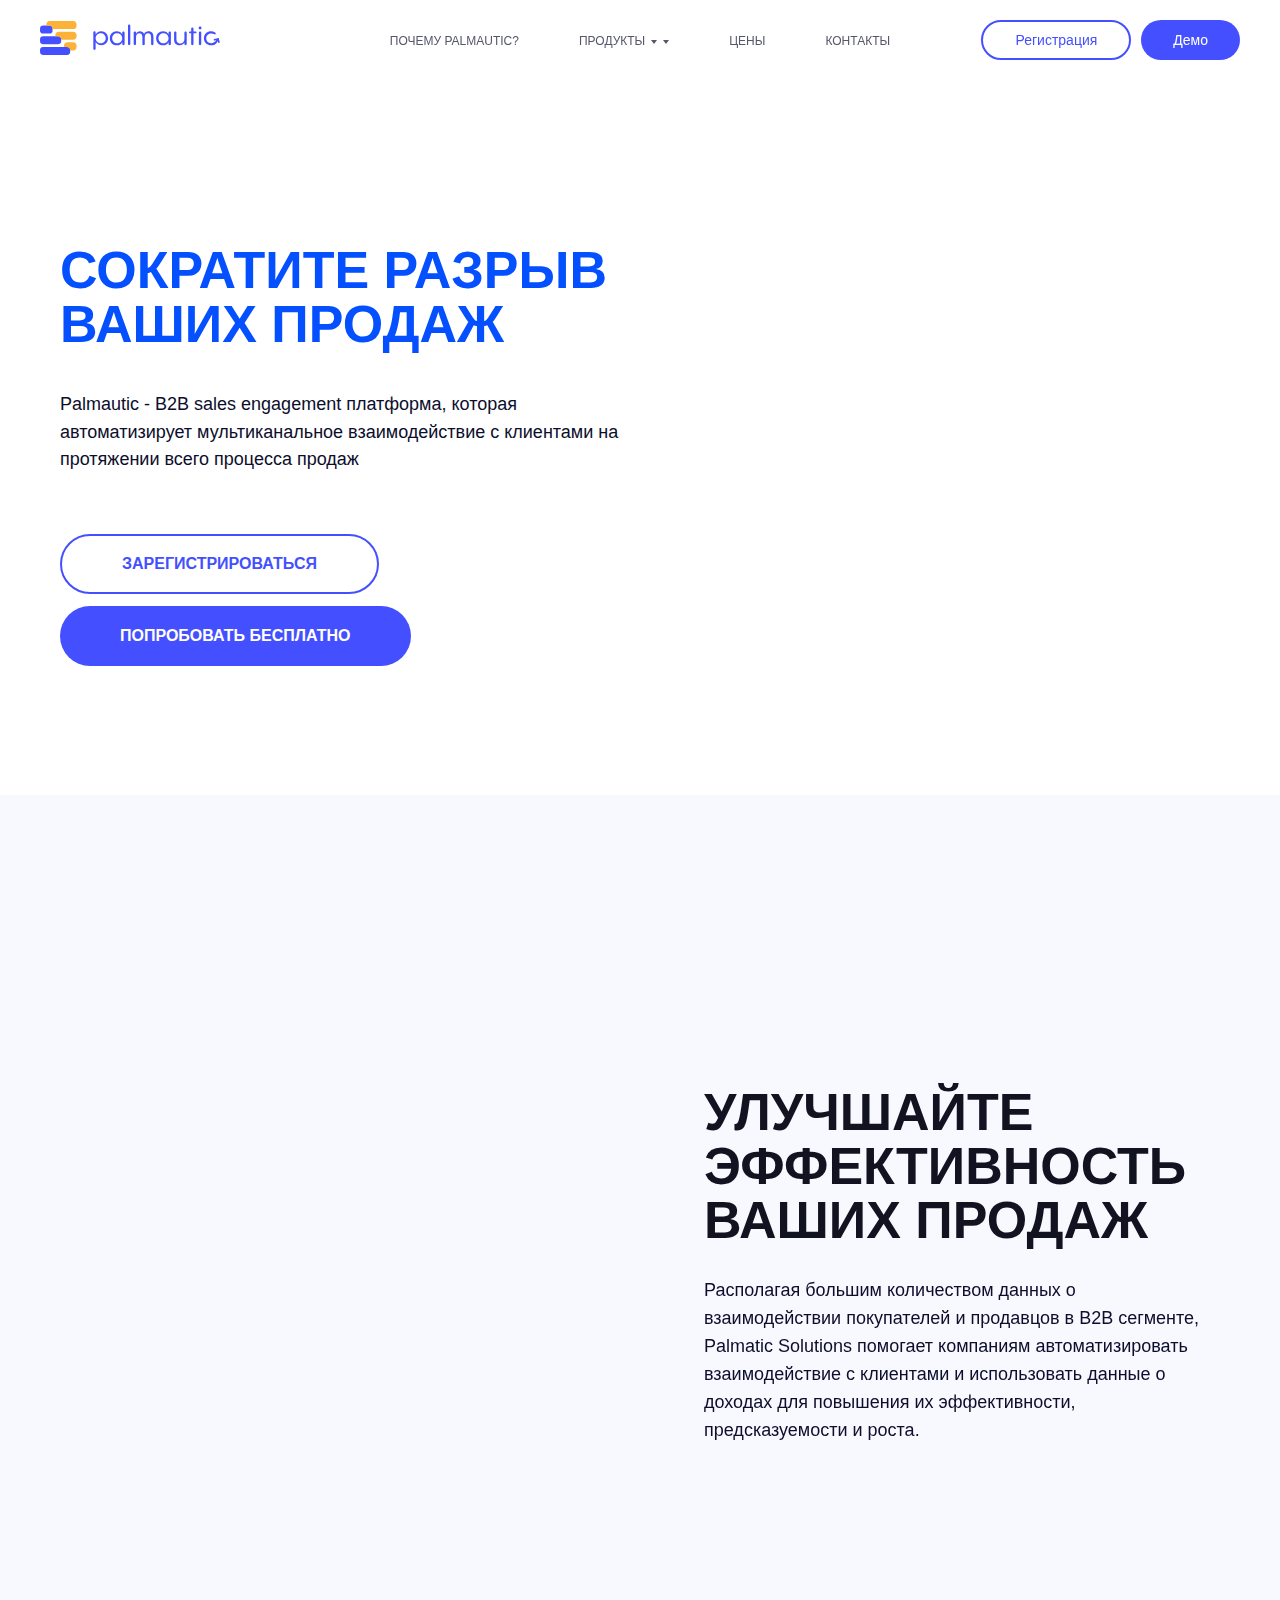
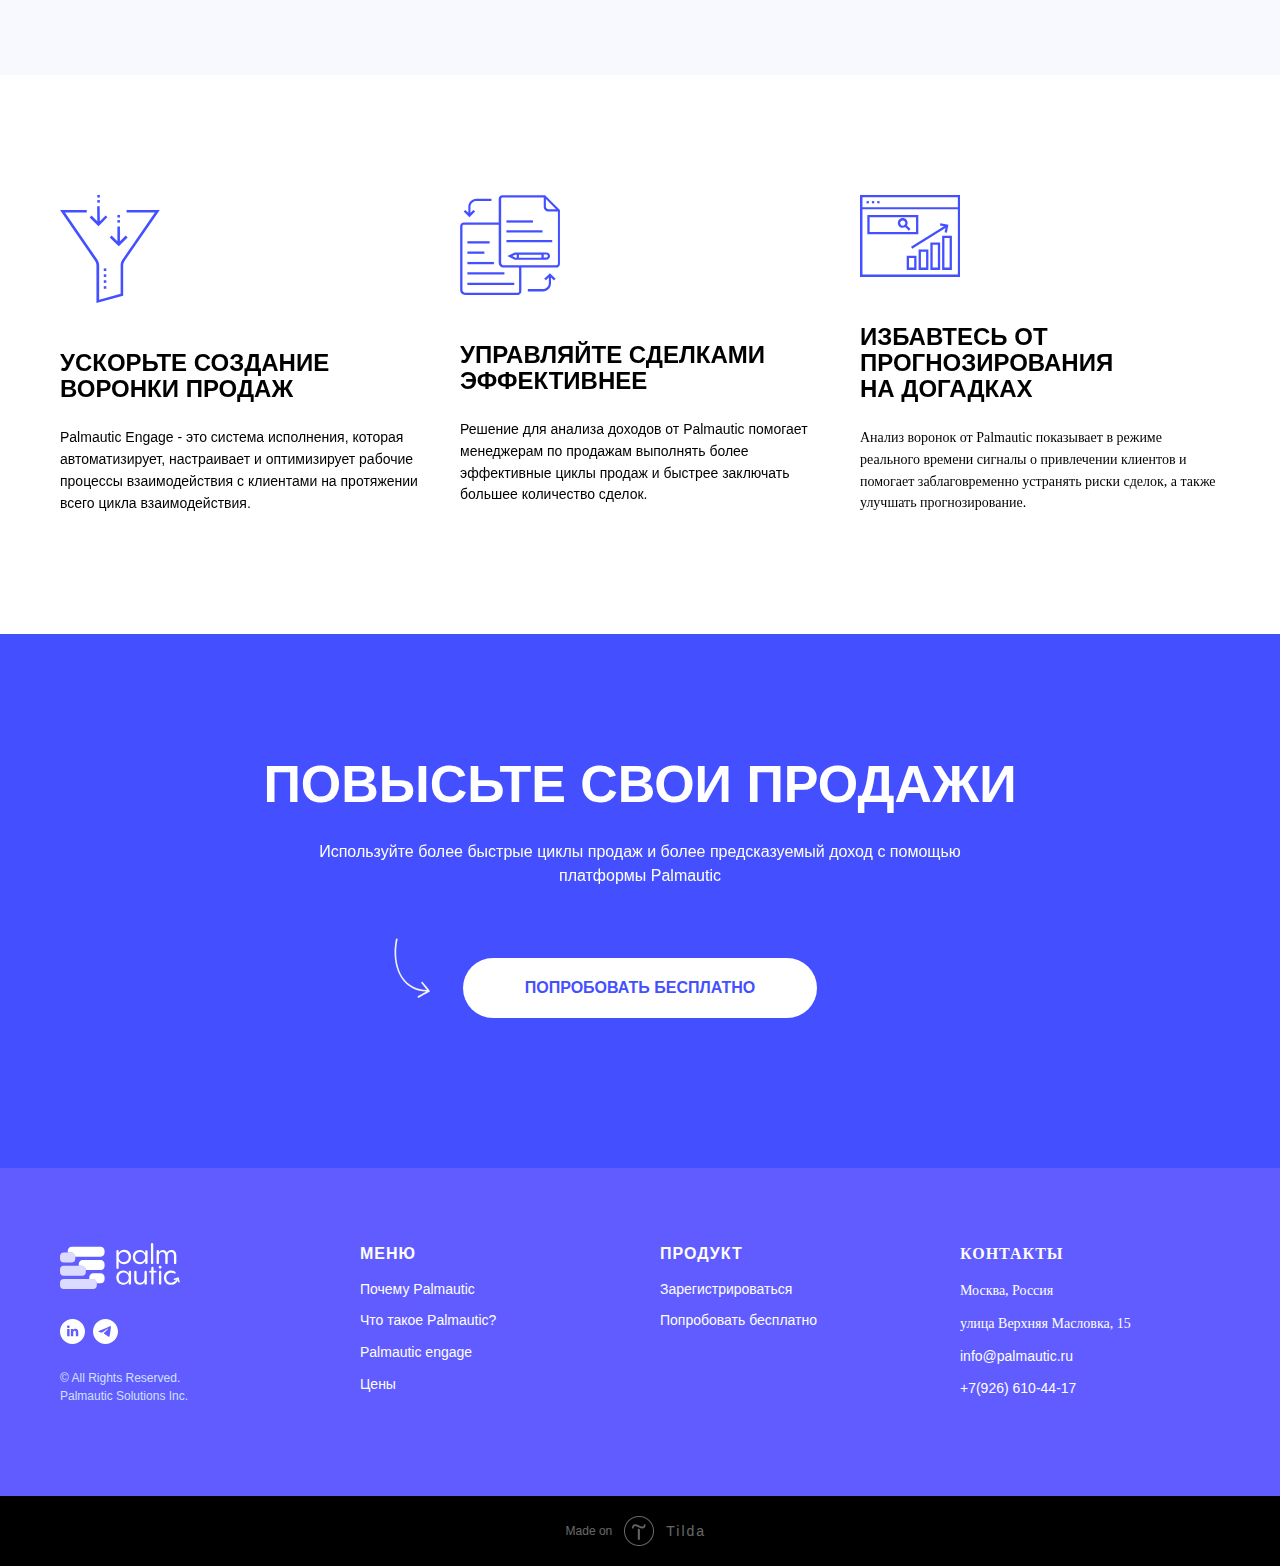
==== palm-landing/workdir/landingfiles/main.html @ b17f13e6 "compiled" ====
<!DOCTYPE html>
<!-- saved from url=(0025)https://www.palmautic.ru/ -->
<html><head><meta http-equiv="Content-Type" content="text/html; charset=UTF-8"><meta name="viewport" content="width=device-width, initial-scale=1.0"><!--metatextblock--><title>Palmautic - платформа для автоматизации и улучшению воронки продаж</title><meta name="description" content="Palmautic - B2B sales engagement платформа, которая автоматизирует мультиканальное взаимодействие с клиентами на протяжении всего процесса продаж"><meta property="og:url" content="https://palmautic.ru"><meta property="og:title" content="Palmautic - платформа для автоматизации и улучшению воронки продаж"><meta property="og:description" content="Palmautic - B2B sales engagement платформа, которая автоматизирует мультиканальное взаимодействие с клиентами на протяжении всего процесса продаж"><meta property="og:type" content="website"><meta property="og:image" content="https://static.tildacdn.com/tild6665-6539-4631-b065-663134363561/Group_108.svg"><link rel="canonical" href="http://palmautic.ru/"><!--/metatextblock--><meta property="fb:app_id" content="257953674358265"><meta name="format-detection" content="telephone=no"><meta http-equiv="x-dns-prefetch-control" content="on"><link rel="dns-prefetch" href="https://ws.tildacdn.com/"><link rel="dns-prefetch" href="https://static.tildacdn.com/"><link rel="shortcut icon" href="https://static.tildacdn.com/img/tildafavicon.ico" type="image/x-icon"><!-- Assets --><script type="text/javascript" async="" id="tildastatscript" src="./Palmautic - платформа для автоматизации и улучшению воронки продаж_files/tilda-stat-1.0.min.js.Без названия"></script><script src="./Palmautic - платформа для автоматизации и улучшению воронки продаж_files/tilda-fallback-1.0.min.js.Без названия" charset="utf-8" async=""></script><link rel="stylesheet" href="./Palmautic - платформа для автоматизации и улучшению воронки продаж_files/tilda-grid-3.0.min.css" type="text/css" media="all" onerror="this.loaderr=&#39;y&#39;;"><link rel="stylesheet" href="./Palmautic - платформа для автоматизации и улучшению воронки продаж_files/tilda-blocks-page27059806.min.css" type="text/css" media="all" onerror="this.loaderr=&#39;y&#39;;"><link rel="stylesheet" href="./Palmautic - платформа для автоматизации и улучшению воронки продаж_files/tilda-animation-1.0.min.css" type="text/css" media="all" onerror="this.loaderr=&#39;y&#39;;"><link rel="stylesheet" href="./Palmautic - платформа для автоматизации и улучшению воронки продаж_files/tilda-slds-1.4.min.css" type="text/css" media="all" onload="this.media=&#39;all&#39;;" onerror="this.loaderr=&#39;y&#39;;"><noscript><link rel="stylesheet" href="https://static.tildacdn.com/css/tilda-slds-1.4.min.css" type="text/css" media="all" /></noscript><link rel="stylesheet" href="./Palmautic - платформа для автоматизации и улучшению воронки продаж_files/tilda-menusub-1.0.min.css" type="text/css" media="all" onload="this.media=&#39;all&#39;;" onerror="this.loaderr=&#39;y&#39;;"><noscript><link rel="stylesheet" href="https://static.tildacdn.com/css/tilda-menusub-1.0.min.css" type="text/css" media="all" /></noscript><link rel="stylesheet" href="./Palmautic - платформа для автоматизации и улучшению воронки продаж_files/tilda-popup-1.1.min.css" type="text/css" media="all" onload="this.media=&#39;all&#39;;" onerror="this.loaderr=&#39;y&#39;;"><noscript><link rel="stylesheet" href="https://static.tildacdn.com/css/tilda-popup-1.1.min.css" type="text/css" media="all" /></noscript><link rel="stylesheet" href="./Palmautic - платформа для автоматизации и улучшению воронки продаж_files/tilda-forms-1.0.min.css" type="text/css" media="all" onerror="this.loaderr=&#39;y&#39;;"><script type="text/javascript">(function (d) {
if (!d.visibilityState) {
var s = d.createElement('script');
s.src = 'https://static.tildacdn.com/js/tilda-polyfill-1.0.min.js';
d.getElementsByTagName('head')[0].appendChild(s);
}
})(document);
function t_onReady(func) {
if (document.readyState != 'loading') {
func();
} else {
document.addEventListener('DOMContentLoaded', func);
}
}
function t_onFuncLoad(funcName, okFunc, time) {
if (typeof window[funcName] === 'function') {
okFunc();
} else {
setTimeout(function() {
t_onFuncLoad(funcName, okFunc, time);
},(time || 100));
}
}function t_throttle(fn, threshhold, scope) {return function () {fn.apply(scope || this, arguments);};}</script><script src="./Palmautic - платформа для автоматизации и улучшению воронки продаж_files/jquery-1.10.2.min.js.Без названия" onerror="this.loaderr=&#39;y&#39;;"></script><script src="./Palmautic - платформа для автоматизации и улучшению воронки продаж_files/tilda-scripts-3.0.min.js.Без названия" onerror="this.loaderr=&#39;y&#39;;"></script><script src="./Palmautic - платформа для автоматизации и улучшению воронки продаж_files/tilda-blocks-page27059806.min.js.Без названия" onerror="this.loaderr=&#39;y&#39;;"></script><script src="./Palmautic - платформа для автоматизации и улучшению воронки продаж_files/lazyload-1.3.min.js.Без названия" charset="utf-8" async="" onerror="this.loaderr=&#39;y&#39;;"></script><script src="./Palmautic - платформа для автоматизации и улучшению воронки продаж_files/tilda-animation-1.0.min.js.Без названия" charset="utf-8" async="" onerror="this.loaderr=&#39;y&#39;;"></script><script src="./Palmautic - платформа для автоматизации и улучшению воронки продаж_files/tilda-slds-1.4.min.js.Без названия" charset="utf-8" async="" onerror="this.loaderr=&#39;y&#39;;"></script><script src="./Palmautic - платформа для автоматизации и улучшению воронки продаж_files/hammer.min.js.Без названия" charset="utf-8" async="" onerror="this.loaderr=&#39;y&#39;;"></script><script src="./Palmautic - платформа для автоматизации и улучшению воронки продаж_files/tilda-menusub-1.0.min.js.Без названия" charset="utf-8" async="" onerror="this.loaderr=&#39;y&#39;;"></script><script src="./Palmautic - платформа для автоматизации и улучшению воронки продаж_files/tilda-menu-1.0.min.js.Без названия" charset="utf-8" async="" onerror="this.loaderr=&#39;y&#39;;"></script><script src="./Palmautic - платформа для автоматизации и улучшению воронки продаж_files/tilda-popup-1.0.min.js.Без названия" charset="utf-8" async="" onerror="this.loaderr=&#39;y&#39;;"></script><script src="./Palmautic - платформа для автоматизации и улучшению воронки продаж_files/tilda-forms-1.0.min.js.Без названия" charset="utf-8" async="" onerror="this.loaderr=&#39;y&#39;;"></script><script src="./Palmautic - платформа для автоматизации и улучшению воронки продаж_files/tilda-events-1.0.min.js.Без названия" charset="utf-8" async="" onerror="this.loaderr=&#39;y&#39;;"></script><script type="text/javascript">window.dataLayer = window.dataLayer || [];</script><script type="text/javascript">(function () {
if((/bot|google|yandex|baidu|bing|msn|duckduckbot|teoma|slurp|crawler|spider|robot|crawling|facebook/i.test(navigator.userAgent))===false && typeof(sessionStorage)!='undefined' && sessionStorage.getItem('visited')!=='y' && document.visibilityState){
var style=document.createElement('style');
style.type='text/css';
style.innerHTML='@media screen and (min-width: 980px) {.t-records {opacity: 0;}.t-records_animated {-webkit-transition: opacity ease-in-out .2s;-moz-transition: opacity ease-in-out .2s;-o-transition: opacity ease-in-out .2s;transition: opacity ease-in-out .2s;}.t-records.t-records_visible {opacity: 1;}}';
document.getElementsByTagName('head')[0].appendChild(style);
function t_setvisRecs(){
var alr=document.querySelectorAll('.t-records');
Array.prototype.forEach.call(alr, function(el) {
el.classList.add("t-records_animated");
});
setTimeout(function () {
Array.prototype.forEach.call(alr, function(el) {
el.classList.add("t-records_visible");
});
sessionStorage.setItem("visited", "y");
}, 400);
} 
document.addEventListener('DOMContentLoaded', t_setvisRecs);
}
})();</script><style type="text/css">@media screen and (min-width: 980px) {.t-records {opacity: 0;}.t-records_animated {-webkit-transition: opacity ease-in-out .2s;-moz-transition: opacity ease-in-out .2s;-o-transition: opacity ease-in-out .2s;transition: opacity ease-in-out .2s;}.t-records.t-records_visible {opacity: 1;}}</style></head><body class="t-body" style="margin: 0px;"><!--allrecords--><div id="allrecords" class="t-records t-records_animated t-records_visible" data-hook="blocks-collection-content-node" data-tilda-project-id="5475905" data-tilda-page-id="27059806" data-tilda-formskey="f93f68cfba9bdbdec9f7cf4a85475905" data-tilda-lazy="yes" style="overflow-x: hidden;"><!--header--><div id="t-header" class="t-records t-records_animated t-records_visible" data-hook="blocks-collection-content-node" data-tilda-project-id="5475905" data-tilda-page-id="27147953" data-tilda-formskey="f93f68cfba9bdbdec9f7cf4a85475905" data-tilda-lazy="yes"><div id="rec439409588" class="r t-rec t-screenmin-1200px" style="background-color:#ffffff; " data-animationappear="off" data-record-type="257" data-screen-min="1200px" data-bg-color="#ffffff"><!-- T228 --><div id="nav439409588marker"></div><div class="tmenu-mobile"><div class="tmenu-mobile__container"><div class="tmenu-mobile__text t-name t-name_md" field="menu_mob_title">&nbsp;</div><div class="tmenu-mobile__burger"><span></span><span></span><span></span><span></span></div></div></div><style>.tmenu-mobile {
background-color: #111;
display: none;
width: 100%;
top: 0;
z-index: 990;
}
.tmenu-mobile_positionfixed {
position: fixed;
}
.tmenu-mobile__text {
color: #fff;
}
.tmenu-mobile__container {
min-height: 64px;
padding: 20px;
position: relative;
box-sizing: border-box;
display: -webkit-flex;
display: -ms-flexbox;
display: flex;
-webkit-align-items: center;
-ms-flex-align: center;
align-items: center;
-webkit-justify-content: space-between;
-ms-flex-pack: justify;
justify-content: space-between;
}
.tmenu-mobile__burger {
position: relative;
margin-top: 0;
width: 28px;
height: 20px;
transition: .5s ease-in-out;
cursor: pointer;
}
.tmenu-mobile__burger span {
display: block;
position: absolute;
width: 100%;
opacity: 1;
left: 0;
transition: .25s ease-in-out;
height: 3px;
background-color: #fff;
}
.tmenu-mobile__burger span:nth-child(1) {
top: 0px;
}
.tmenu-mobile__burger span:nth-child(2),
.tmenu-mobile__burger span:nth-child(3) {
top: 8px;
}
.tmenu-mobile__burger span:nth-child(4) {
top: 16px;
}
.tmenu-mobile_opened .tmenu-mobile__burger span:nth-child(1) {
top: 8px;
width: 0%;
left: 50%;
}
.tmenu-mobile_opened .tmenu-mobile__burger span:nth-child(2) {
-webkit-transform: rotate(45deg);
transform: rotate(45deg);
}
.tmenu-mobile_opened .tmenu-mobile__burger span:nth-child(3) {
-webkit-transform: rotate(-45deg);
transform: rotate(-45deg);
}
.tmenu-mobile_opened .tmenu-mobile__burger span:nth-child(4) {
top: 8px;
width: 0%;
left: 50%;
}
.tmenu-mobile__list {
display: block;
}
.tmenu-mobile__burgerlogo {
display: inline-block;
font-size: 24px;
font-weight: 400;
white-space: nowrap;
vertical-align: middle;
}
.tmenu-mobile__imglogo {
height: auto;
display: block;
max-width: 300px!important;
box-sizing: border-box;
padding: 0;
margin: 0 auto;
}
@media screen and (max-width: 980px) {
.tmenu-mobile__menucontent_hidden {
display: none;
height: 100%;
}
.tmenu-mobile {
display: block;
}
}
@media screen and (max-width: 980px) {
#rec439409588 .tmenu-mobile {
background-color: #575fff;
}
#rec439409588 .tmenu-mobile__burger span {
background-color: #ffffff;
}
#rec439409588 .tmenu-mobile__burger {
-webkit-order: 1;
-ms-flex-order: 1;
order: 1;
}
}</style><div id="nav439409588" class="t228 t228__positionfixed tmenu-mobile__menucontent_hidden" style="background-color: rgba(255,255,255,1); height:80px; box-shadow: 0px 1px 3px rgba(0,0,0,0.0);" data-bgcolor-hex="#ffffff" data-bgcolor-rgba="rgba(255,255,255,1)" data-navmarker="nav439409588marker" data-appearoffset="" data-bgopacity-two="" data-menushadow="0" data-bgopacity="1" data-menu-items-align="center" data-menu="yes"><div class="t228__maincontainer " style="height:80px;"><div class="t228__padding40px"></div><div class="t228__leftside" style="min-width: 320px;"><div class="t228__leftcontainer"><a href="https://www.palmautic.ru/" class="t228__imgwrapper" style="color:#000000;font-size:18px;font-weight:500;text-transform:uppercase;letter-spacing:2px;"><img class="t228__imglogo t228__imglogomobile" src="./Palmautic - платформа для автоматизации и улучшению воронки продаж_files/__.svg" imgfield="img" style="max-width: 180px; width: 180px; min-width: 180px; height: auto; display: block;" alt="" role="presentation"></a></div></div><div class="t228__centerside"><nav class="t228__centercontainer" aria-label="Основные разделы на странице"><ul class="t228__list" role="menubar" aria-label="Основные разделы на странице"><li class="t228__list_item" role="none" style="padding:0 30px 0 0;"><a class="t-menu__link-item" role="menuitem" href="https://www.palmautic.ru/why_palmautic" tabindex="-1" data-menu-submenu-hook="" data-menu-item-number="1" style="color:#55566b;font-size:12px;font-weight:500;text-transform:uppercase;">Почему Palmautic?</a></li><li class="t228__list_item" role="none" style="padding:0 30px;"><a class="t-menu__link-item t-menusub__target-link" role="menuitem" href="https://www.palmautic.ru/" aria-haspopup="true" aria-expanded="false" tabindex="0" data-menu-submenu-hook="link_sub2_439409588" data-menu-item-number="2" style="color:#55566b;font-size:12px;font-weight:500;text-transform:uppercase;" data-tooltip-menu-id="439409588">Продукты<div class="t-menusub__arrow"></div></a><div class="t-menusub" data-submenu-hook="link_sub2_439409588" data-submenu-margin="15px" data-add-submenu-arrow="on"><div class="t-menusub__menu"><div class="t-menusub__content"><ul class="t-menusub__list" role="menu" aria-label=""><li class="t-menusub__list-item t-name t-name_xs" role="none"><a class="t-menusub__link-item t-name t-name_xs" role="menuitem" href="https://www.palmautic.ru/about" style="color:#55566b;font-size:12px;font-weight:500;text-transform:uppercase;" data-menu-item-number="2">Что такое Palmautic?</a></li><li class="t-menusub__list-item t-name t-name_xs" role="none"><a class="t-menusub__link-item t-name t-name_xs" role="menuitem" href="https://www.palmautic.ru/engage" style="color:#55566b;font-size:12px;font-weight:500;text-transform:uppercase;" data-menu-item-number="2">Palmautic Engage</a></li><li class="t-menusub__list-item t-name t-name_xs" role="none"><a class="t-menusub__link-item t-name t-name_xs" role="menuitem" href="https://www.palmautic.ru/integration" style="color:#55566b;font-size:12px;font-weight:500;text-transform:uppercase;" data-menu-item-number="2">Интеграционная библиотека</a></li></ul></div></div></div></li><li class="t228__list_item" role="none" style="padding:0 30px;"><a class="t-menu__link-item" role="menuitem" href="https://www.palmautic.ru/price" tabindex="-1" data-menu-submenu-hook="" data-menu-item-number="3" style="color:#55566b;font-size:12px;font-weight:500;text-transform:uppercase;">Цены</a></li><li class="t228__list_item" role="none" style="padding:0 0 0 30px;"><a class="t-menu__link-item" role="menuitem" href="https://www.palmautic.ru/contact" tabindex="-1" data-menu-submenu-hook="" data-menu-item-number="4" style="color:#55566b;font-size:12px;font-weight:500;text-transform:uppercase;">Контакты</a></li></ul></nav></div><div class="t228__rightside" style="min-width: 320px;"><div class="t228__rightcontainer"> <div class="t228__right_buttons"><div class="t228__right_buttons_wrap"><div class="t228__right_buttons_but"><a href="https://www.palmautic.ru/#popup:reg" target="" class="t-btn t-btn_md " style="color:#4450ff;border:2px solid #4450ff;background-color:#ffffff;border-radius:80px; -moz-border-radius:80px; -webkit-border-radius:80px;font-weight:500;" role="button" aria-haspopup="dialog"><table style="width:100%; height:100%;"><tbody><tr><td>Регистрация</td></tr></tbody></table></a></div><div class="t228__right_buttons_but"><a href="https://www.palmautic.ru/#popup:demo" target="" class="t-btn t-btn_md " style="color:#ffffff;background-color:#4450ff;border-radius:80px; -moz-border-radius:80px; -webkit-border-radius:80px;font-weight:500;" role="button" aria-haspopup="dialog"><table style="width:100%; height:100%;"><tbody><tr><td>Демо</td></tr></tbody></table></a></div></div></div></div></div><div class="t228__padding40px"></div></div></div><style>@media screen and (max-width: 980px) {
#rec439409588 .t228__leftcontainer {
padding: 20px;
}
#rec439409588 .t228__imglogo {
padding: 20px 0;
}
#rec439409588 .t228 {
position: static;
}
}</style><script>window.addEventListener('load', function () {
t_onFuncLoad('t228_setWidth', function () {
t228_setWidth('439409588');
});
});
window.addEventListener('resize', t_throttle(function () {
t_onFuncLoad('t228_setWidth', function () {
t228_setWidth('439409588');
});
t_onFuncLoad('t_menu__setBGcolor', function () {
t_menu__setBGcolor('439409588', '.t228');
});
}));
t_onReady(function () {
t_onFuncLoad('t_menu__highlightActiveLinks', function () {
t_menu__highlightActiveLinks('.t228__list_item a');
});
t_onFuncLoad('t_menu__findAnchorLinks', function () {
t_menu__findAnchorLinks('439409588', '.t228__list_item a');
});
t_onFuncLoad('t228__init', function () {
t228__init('439409588');
});
t_onFuncLoad('t_menu__setBGcolor', function () {
t_menu__setBGcolor('439409588', '.t228');
});
t_onFuncLoad('t228_setWidth', function () {
t228_setWidth('439409588');
});
t_onFuncLoad('t_menu__createMobileMenu', function () {
t_menu__createMobileMenu('439409588', '.t228');
});
});</script><!--[if IE 8]><style>#rec439409588 .t228 {
filter: progid:DXImageTransform.Microsoft.gradient(startColorStr='#D9ffffff', endColorstr='#D9ffffff');
}</style><![endif]--><style>@media (hover), (min-width:0\0) {
#rec439409588 .t-btn:not(.t-animate_no-hover):hover{
background-color: #605cff !important; color: #ffffff !important; }
#rec439409588 .t-btn:not(.t-animate_no-hover){
-webkit-transition: background-color 0.2s ease-in-out, color 0.2s ease-in-out, border-color 0.2s ease-in-out, box-shadow 0.2s ease-in-out; transition: background-color 0.2s ease-in-out, color 0.2s ease-in-out, border-color 0.2s ease-in-out, box-shadow 0.2s ease-in-out;
}
#rec439409588 .t-btntext:not(.t-animate_no-hover):hover{
color: #ffffff !important; }
}</style><style>#rec439409588 .t-menu__link-item{
-webkit-transition: color 0.3s ease-in-out, opacity 0.3s ease-in-out;
transition: color 0.3s ease-in-out, opacity 0.3s ease-in-out; 
position: relative;
}
#rec439409588 .t-menu__link-item.t-active:not(.t978__menu-link){
color:#0c0e2c !important; font-weight:500 !important; }
#rec439409588 .t-menu__link-item.t-active::after {
content: '';
position: absolute;
left: 0;
-webkit-transition: all 0.3s ease;
transition: all 0.3s ease;
opacity: 1;
width: 100%;
height: 100%;
bottom: -0px;
border-bottom: 0px solid #4450ff;
-webkit-box-shadow: inset 0px -1px 0px 0px #4450ff;
-moz-box-shadow: inset 0px -1px 0px 0px #4450ff;
box-shadow: inset 0px -1px 0px 0px #4450ff;
}
#rec439409588 .t-menu__link-item:not(.t-active):not(.tooltipstered):hover{
color: #4450ff !important; }
@supports (overflow:-webkit-marquee) and (justify-content:inherit)
{
#rec439409588 .t-menu__link-item,
#rec439409588 .t-menu__link-item.t-active {
opacity: 1 !important;
}
}</style><script>t_onReady(function () {
setTimeout(function(){
t_onFuncLoad('t_menusub_init', function() {
t_menusub_init('439409588');
});
}, 500);
});</script><style>#rec439409588 .t-menusub__link-item{
-webkit-transition: color 0.3s ease-in-out, opacity 0.3s ease-in-out;
transition: color 0.3s ease-in-out, opacity 0.3s ease-in-out;
}
#rec439409588 .t-menusub__link-item.t-active{
color:#4450ff !important; }
#rec439409588 .t-menusub__link-item:not(.t-active):not(.tooltipstered):hover{
color: #4450ff !important; }
@supports (overflow:-webkit-marquee) and (justify-content:inherit)
{
#rec439409588 .t-menusub__link-item,
#rec439409588 .t-menusub__link-item.t-active {
opacity: 1 !important;
}
}
@media screen and (max-width: 980px) {
#rec439409588 .t-menusub__menu .t-menusub__link-item {
color:#55566b !important;
}
#rec439409588 .t-menusub__menu .t-menusub__link-item.t-active {
color:#4450ff !important;
}
}
@media screen and (min-width: 981px) { #rec439409588 .t-menusub__menu {
background-color:#f8f8ff; text-align:left; max-width:200px; border-radius:5px; border: 2px solid #d5d4ff; box-shadow: 0px 0px 100px 0px rgba(0, 0, 0, 0.0); }
}
#rec439409588 .t-menusub__menu_top:after {
border-top-color: #f8f8ff;
}
#rec439409588 .t-menusub__menu_bottom:after {
border-bottom-color: #f8f8ff;
}
#rec439409588 .t-menusub__menu_top:before {
bottom: -22px;
border-top-color: #d5d4ff;
}
#rec439409588 .t-menusub__menu_bottom:before {
top: -22px;
border-bottom-color: #d5d4ff;
}</style></div><div id="rec439414839" class="r t-rec t-screenmax-1200px" style="background-color:#ffffff; " data-animationappear="off" data-record-type="309" data-screen-max="1200px" data-bg-color="#ffffff"><!-- T280 --><div id="nav439414839marker"></div><div id="nav439414839" class="t280 " data-menu="yes" data-appearoffset=""><div class="t280__container t280__small t280__positionfixed" style=""><div class="t280__container__bg" style="background-color: rgba(68,80,255,1); box-shadow: 0px 1px 3px rgba(0,0,0,0.0);" data-bgcolor-hex="#4450ff" data-bgcolor-rgba="rgba(68,80,255,1)" data-navmarker="nav439414839marker" data-appearoffset="" data-bgopacity="1" data-menu-shadow="0px 1px 3px rgba(0,0,0,0.0)"></div><div class="t280__menu__content "><div class="t280__logo__container" style="min-height:80px;"><div class="t280__logo__content"><a class="t280__logo" href="https://www.palmautic.ru/" style="color:#ffffff;font-size:18px;font-weight:500;text-transform:uppercase;letter-spacing:2px;"><img class="t280__logo__img" src="./Palmautic - платформа для автоматизации и улучшению воронки продаж_files/__(1).svg" imgfield="img" style="height: 30px;" alt="" role="presentation"></a></div></div><div class="t280__burger"><span style="background-color:#ffffff;"></span><span style="background-color:#ffffff;"></span><span style="background-color:#ffffff;"></span><span style="background-color:#ffffff;"></span></div></div></div><div class="t280__menu__wrapper t280__menu__wrapper_2"><div class="t280__menu__bg" style="background-color:#4450ff; opacity:1;"></div><div class="t280__menu__container"><div class="t280__menu t-width t-width_6"><a class="t280__menu__item t-title t-title_xl t-menu__link-item" href="https://www.palmautic.ru/why_palmautic" data-menu-submenu-hook="" style="color:#ffffff;font-size:16px;font-weight:500;text-transform:uppercase;">Почему Palmautic?</a><a class="t280__menu__item t-title t-title_xl t-menu__link-item t280__menu__item_submenu t-menusub__target-link" href="https://www.palmautic.ru/" data-menu-submenu-hook="link_sub2_439414839" style="color:#ffffff;font-size:16px;font-weight:500;text-transform:uppercase;" data-tooltip-menu-id="439414839">Продукты<div class="t-menusub__arrow"></div></a><div class="t-menusub" data-submenu-hook="link_sub2_439414839" data-submenu-margin="15px" data-add-submenu-arrow="on"><div class="t-menusub__menu"><div class="t-menusub__content"><ul class="t-menusub__list" role="menu" aria-label=""><li class="t-menusub__list-item t-name t-name_xs" role="none"><a class="t-menusub__link-item t-name t-name_xs" role="menuitem" href="https://www.palmautic.ru/about" style="color:#ffffff;font-size:16px;font-weight:500;text-transform:uppercase;" data-menu-item-number="2">Что такое Palmautic?</a></li><li class="t-menusub__list-item t-name t-name_xs" role="none"><a class="t-menusub__link-item t-name t-name_xs" role="menuitem" href="https://www.palmautic.ru/engage" style="color:#ffffff;font-size:16px;font-weight:500;text-transform:uppercase;" data-menu-item-number="2">Palmautic Engage</a></li><li class="t-menusub__list-item t-name t-name_xs" role="none"><a class="t-menusub__link-item t-name t-name_xs" role="menuitem" href="https://www.palmautic.ru/integration" style="color:#ffffff;font-size:16px;font-weight:500;text-transform:uppercase;" data-menu-item-number="2">Интеграционная библиотека</a></li></ul></div></div></div><a class="t280__menu__item t-title t-title_xl t-menu__link-item" href="https://www.palmautic.ru/price" data-menu-submenu-hook="" style="color:#ffffff;font-size:16px;font-weight:500;text-transform:uppercase;">Цены</a><a class="t280__menu__item t-title t-title_xl t-menu__link-item" href="https://www.palmautic.ru/contact" data-menu-submenu-hook="" style="color:#ffffff;font-size:16px;font-weight:500;text-transform:uppercase;">Контакты</a></div><div class="t280__bottom t-width t-width_6"><div class="t280__descr t280__bottom__item t-descr t-descr_xs" style="color:#ffffff;font-weight:600;"><div style="font-size: 20px;" data-customstyle="yes"><a href="https://www.palmautic.ru/#popup:demo" style="font-weight: 600; color: rgb(255, 255, 255); border-bottom: 1px solid rgb(255, 255, 255); box-shadow: none; text-decoration: none;" role="button" aria-haspopup="dialog">Попробовать бесплатно</a></div></div></div></div></div></div><style>@media screen and (max-width: 980px) {
#rec439414839 .t280__main_opened .t280__menu__content {
background-color:#4450ff!important; opacity:1!important;
}
}</style><script>t_onReady(function() {
t_onFuncLoad('t280_showMenu', function () {
t280_showMenu('439414839');
});
t_onFuncLoad('t280_changeSize', function () {
t280_changeSize('439414839');
});
t_onFuncLoad('t280_highlight', function () {
t280_highlight();
});
});
t_onFuncLoad('t280_changeSize', function(){
window.addEventListener('resize', t_throttle(function() {
t280_changeSize('439414839');
}));
});</script><style>#rec439414839 .t-menu__link-item{
-webkit-transition: color 0.3s ease-in-out, opacity 0.3s ease-in-out;
transition: color 0.3s ease-in-out, opacity 0.3s ease-in-out; 
}
#rec439414839 .t-menu__link-item.t-active:not(.t978__menu-link){
color:#a3a8ff !important; font-weight:500 !important; opacity:1 !important;}
@supports (overflow:-webkit-marquee) and (justify-content:inherit)
{
#rec439414839 .t-menu__link-item,
#rec439414839 .t-menu__link-item.t-active {
opacity: 1 !important;
}
}</style><script>t_onReady(function () {
setTimeout(function(){
t_onFuncLoad('t_menusub_init', function() {
t_menusub_init('439414839');
});
}, 500);
});</script><style>#rec439414839 .t-menusub__link-item{
-webkit-transition: color 0.3s ease-in-out, opacity 0.3s ease-in-out;
transition: color 0.3s ease-in-out, opacity 0.3s ease-in-out;
}
#rec439414839 .t-menusub__link-item.t-active{
color:#a3a8ff !important; font-weight:500 !important; opacity:1 !important; }
#rec439414839 .t-menusub__link-item:not(.t-active):not(.tooltipstered):hover{
color: #a3a8ff !important; }
@supports (overflow:-webkit-marquee) and (justify-content:inherit)
{
#rec439414839 .t-menusub__link-item,
#rec439414839 .t-menusub__link-item.t-active {
opacity: 1 !important;
}
}
@media screen and (max-width: 980px) {
#rec439414839 .t-menusub__menu .t-menusub__link-item {
color:#ffffff !important;
}
#rec439414839 .t-menusub__menu .t-menusub__link-item.t-active {
color:#a3a8ff !important;
}
}
@media screen and (min-width: 981px) { #rec439414839 .t-menusub__menu {
background-color:#4450ff; }
}
#rec439414839 .t-menusub__menu_top:after {
border-top-color: #4450ff;
}
#rec439414839 .t-menusub__menu_bottom:after {
border-bottom-color: #4450ff;
}</style><!--[if IE 8]><style>#rec439414839 .t280__container__bg {
filter: progid:DXImageTransform.Microsoft.gradient(startColorStr='#D94450ff', endColorstr='#D94450ff');
}</style><![endif]--></div><div id="rec438364051" class="r t-rec" style="opacity: 1;" data-animationappear="off" data-record-type="702" data-popup-subscribe-inited="y"><!-- T702 --><div class="t702"><div class="t-popup" data-tooltip-hook="#popup:demo" role="dialog" aria-modal="true" tabindex="-1" aria-label="Опробовать тестовый период" style="display: none;"><div class="t-popup__container t-width t-width_7 t-popup__container-static t-popup__container-animated"><img class="t702__img t-img" src="./Palmautic - платформа для автоматизации и улучшению воронки продаж_files/___.svg" imgfield="img" alt="" role="presentation"><div class="t702__wrapper"><div class="t702__text-wrapper t-align_center"><div class="t702__title t-title t-title_xxs" style="color:#0c0e2c;font-size:24px;font-weight:400;padding-top:10px;padding-bottom:25px;">Опробовать тестовый период</div></div> 
<form id="form438364051" name="form438364051" role="form" action="https://www.palmautic.ru/#" method="POST" data-formactiontype="2" data-inputbox=".t-input-group" class="t-form js-form-proccess t-form_inputs-total_2 " data-success-callback="t702_onSuccess"> <input type="hidden" name="formservices[]" value="b17ba46dce0591dcb164b55f153b8f18" class="js-formaction-services"> 
<input type="hidden" name="tildaspec-formname" tabindex="-1" value="demo"> 
<div class="js-successbox t-form__successbox t-text t-text_md" style="display:none;color:#0c0e2c;background-color:#4450ff;"><span style="font-weight: 400; color: rgb(255, 255, 255);">Спасибо! Данные успешно отправлены</span></div> <div class="t-form__inputsbox"> <div class="t-input-group t-input-group_nm" data-input-lid="1495810359387"> <div class="t-input-block"> <input type="text" autocomplete="name" name="Name" class="t-input js-tilda-rule " value="" placeholder="Имя" data-tilda-req="1" data-tilda-rule="name" style="color:#0c0e2c; border:1px solid #c9c9c9; border-radius: 5px; -moz-border-radius: 5px; -webkit-border-radius: 5px;"> <div class="t-input-error"></div> </div> </div> <div class="t-input-group t-input-group_em" data-input-lid="1495810354468"> <div class="t-input-block"> <input type="text" autocomplete="email" name="Email" class="t-input js-tilda-rule " value="" placeholder="Email" data-tilda-req="1" data-tilda-rule="email" style="color:#0c0e2c; border:1px solid #c9c9c9; border-radius: 5px; -moz-border-radius: 5px; -webkit-border-radius: 5px;"> <div class="t-input-error"></div> </div> </div><div class="t-form__errorbox-middle"> <div class="js-errorbox-all t-form__errorbox-wrapper" style="display:none;"> <div class="t-form__errorbox-text t-text t-text_md"> <p class="t-form__errorbox-item js-rule-error js-rule-error-all"></p> <p class="t-form__errorbox-item js-rule-error js-rule-error-req"></p> <p class="t-form__errorbox-item js-rule-error js-rule-error-email"></p> <p class="t-form__errorbox-item js-rule-error js-rule-error-name"></p> <p class="t-form__errorbox-item js-rule-error js-rule-error-phone"></p> <p class="t-form__errorbox-item js-rule-error js-rule-error-minlength"></p> <p class="t-form__errorbox-item js-rule-error js-rule-error-string"></p> </div> </div></div> <div class="t-form__submit"> <button type="submit" class="t-submit" style="color:#ffffff;background-color:#4450ff;border-radius:5px; -moz-border-radius:5px; -webkit-border-radius:5px;font-weight:600;text-transform:uppercase;">Запросить демо-версию</button> </div> </div> <div class="t-form__errorbox-bottom"> <div class="js-errorbox-all t-form__errorbox-wrapper" style="display:none;"> <div class="t-form__errorbox-text t-text t-text_md"> <p class="t-form__errorbox-item js-rule-error js-rule-error-all"></p> <p class="t-form__errorbox-item js-rule-error js-rule-error-req"></p> <p class="t-form__errorbox-item js-rule-error js-rule-error-email"></p> <p class="t-form__errorbox-item js-rule-error js-rule-error-name"></p> <p class="t-form__errorbox-item js-rule-error js-rule-error-phone"></p> <p class="t-form__errorbox-item js-rule-error js-rule-error-minlength"></p> <p class="t-form__errorbox-item js-rule-error js-rule-error-string"></p> </div> </div> </div> <div style="position: absolute; left: -5000px; bottom: 0; display: none;"><input type="text" name="form-spec-comments" value="Its good" class="js-form-spec-comments" tabindex="-1"></div></form><style>#rec438364051 input::-webkit-input-placeholder {color:#0c0e2c; opacity: 0.5;}
#rec438364051 input::-moz-placeholder {color:#0c0e2c; opacity: 0.5;}
#rec438364051 input:-moz-placeholder {color:#0c0e2c; opacity: 0.5;}
#rec438364051 input:-ms-input-placeholder {color:#0c0e2c; opacity: 0.5;}
#rec438364051 textarea::-webkit-input-placeholder {color:#0c0e2c; opacity: 0.5;}
#rec438364051 textarea::-moz-placeholder {color:#0c0e2c; opacity: 0.5;}
#rec438364051 textarea:-moz-placeholder {color:#0c0e2c; opacity: 0.5;}
#rec438364051 textarea:-ms-input-placeholder {color:#0c0e2c; opacity: 0.5;}</style><div class="t702__form-bottom-text t-text t-text_xs t-align_center"><div style="font-size: 14px;" data-customstyle="yes"><span style="font-weight: 100; color: rgb(12, 14, 44);">Нажимая на&nbsp;кнопку, вы&nbsp;даете согласие на&nbsp;обработку своих персональных данных.</span><span style="font-weight: 100;"> </span><a href="https://www.palmautic.ru/" rel="noopener noreferrer" style="font-weight: 100;">Политика конфиденциальности</a></div></div></div></div><div class="t-popup__close t-popup__block-close"><button type="button" class="t-popup__close-wrapper t-popup__block-close-button" aria-label="Закрыть диалог"><svg role="presentation" class="t-popup__close-icon" width="23px" height="23px" viewBox="0 0 23 23" version="1.1" xmlns="http://www.w3.org/2000/svg" xmlns:xlink="http://www.w3.org/1999/xlink"><g stroke="none" stroke-width="1" fill="#fff" fill-rule="evenodd"><rect transform="translate(11.313708, 11.313708) rotate(-45.000000) translate(-11.313708, -11.313708) " x="10.3137085" y="-3.6862915" width="2" height="30"></rect><rect transform="translate(11.313708, 11.313708) rotate(-315.000000) translate(-11.313708, -11.313708) " x="10.3137085" y="-3.6862915" width="2" height="30"></rect></g></svg></button></div></div></div><script>t_onReady(function () {
t_onFuncLoad('t702_initPopup', function () {
t702_initPopup('438364051');
});
/* fix for Android */
var ua = navigator.userAgent.toLowerCase();
var isAndroid = ua.indexOf("android") > -1;
if (isAndroid) {
document.querySelector('.t-body').classList.add('t-body_scrollable-fix-for-android');
document.querySelector('head').insertAdjacentHTML('beforeend', '<style>@media screen and (max-width: 560px) {\n.t-body_scrollable-fix-for-android {\noverflow: visible !important;\n}\n}\n</style>');
console.log('Android css fix was inited');
}
});</script><style>#rec438364051 .t-submit:hover{
background-color: #605cff !important; color: #ffffff !important; } 
#rec438364051 .t-submit{
-webkit-transition: background-color 0.2s ease-in-out, color 0.2s ease-in-out, border-color 0.2s ease-in-out, box-shadow 0.2s ease-in-out; transition: background-color 0.2s ease-in-out, color 0.2s ease-in-out, border-color 0.2s ease-in-out, box-shadow 0.2s ease-in-out;
}</style></div><div id="rec439352440" class="r t-rec" style="opacity: 1;" data-animationappear="off" data-record-type="702" data-popup-subscribe-inited="y"><!-- T702 --><div class="t702"><div class="t-popup" data-tooltip-hook="#popup:reg" role="dialog" aria-modal="true" tabindex="-1" style="display: none;"><div class="t-popup__container t-width t-width_7"><img class="t702__img t-img" src="./Palmautic - платформа для автоматизации и улучшению воронки продаж_files/___.svg" imgfield="img" alt="" role="presentation"><div class="t702__wrapper"><div class="t702__text-wrapper t-align_center"></div> 
<form id="form439352440" name="form439352440" role="form" action="https://www.palmautic.ru/#" method="POST" data-formactiontype="2" data-inputbox=".t-input-group" class="t-form js-form-proccess t-form_inputs-total_2 " data-success-callback="t702_onSuccess"> <input type="hidden" name="formservices[]" value="b17ba46dce0591dcb164b55f153b8f18" class="js-formaction-services"> 
<input type="hidden" name="tildaspec-formname" tabindex="-1" value="demo"> 
<div class="js-successbox t-form__successbox t-text t-text_md" style="display:none;color:#0c0e2c;background-color:#4450ff;"><span style="font-weight: 400; color: rgb(255, 255, 255);">Спасибо! Данные успешно отправлены</span></div> <div class="t-form__inputsbox"> <div class="t-input-group t-input-group_nm" data-input-lid="1495810359387"> <div class="t-input-block"> <input type="text" autocomplete="name" name="Name" class="t-input js-tilda-rule " value="" placeholder="Имя" data-tilda-req="1" data-tilda-rule="name" style="color:#0c0e2c; border:1px solid #c9c9c9; border-radius: 5px; -moz-border-radius: 5px; -webkit-border-radius: 5px;"> <div class="t-input-error"></div> </div> </div> <div class="t-input-group t-input-group_em" data-input-lid="1495810354468"> <div class="t-input-block"> <input type="text" autocomplete="email" name="Email" class="t-input js-tilda-rule " value="" placeholder="Email" data-tilda-req="1" data-tilda-rule="email" style="color:#0c0e2c; border:1px solid #c9c9c9; border-radius: 5px; -moz-border-radius: 5px; -webkit-border-radius: 5px;"> <div class="t-input-error"></div> </div> </div><div class="t-form__errorbox-middle"> <div class="js-errorbox-all t-form__errorbox-wrapper" style="display:none;"> <div class="t-form__errorbox-text t-text t-text_md"> <p class="t-form__errorbox-item js-rule-error js-rule-error-all"></p> <p class="t-form__errorbox-item js-rule-error js-rule-error-req"></p> <p class="t-form__errorbox-item js-rule-error js-rule-error-email"></p> <p class="t-form__errorbox-item js-rule-error js-rule-error-name"></p> <p class="t-form__errorbox-item js-rule-error js-rule-error-phone"></p> <p class="t-form__errorbox-item js-rule-error js-rule-error-minlength"></p> <p class="t-form__errorbox-item js-rule-error js-rule-error-string"></p> </div> </div></div> <div class="t-form__submit"> <button type="submit" class="t-submit" style="color:#ffffff;background-color:#4450ff;border-radius:5px; -moz-border-radius:5px; -webkit-border-radius:5px;font-weight:600;text-transform:uppercase;">Запросить демо-версию</button> </div> </div> <div class="t-form__errorbox-bottom"> <div class="js-errorbox-all t-form__errorbox-wrapper" style="display:none;"> <div class="t-form__errorbox-text t-text t-text_md"> <p class="t-form__errorbox-item js-rule-error js-rule-error-all"></p> <p class="t-form__errorbox-item js-rule-error js-rule-error-req"></p> <p class="t-form__errorbox-item js-rule-error js-rule-error-email"></p> <p class="t-form__errorbox-item js-rule-error js-rule-error-name"></p> <p class="t-form__errorbox-item js-rule-error js-rule-error-phone"></p> <p class="t-form__errorbox-item js-rule-error js-rule-error-minlength"></p> <p class="t-form__errorbox-item js-rule-error js-rule-error-string"></p> </div> </div> </div> <div style="position: absolute; left: -5000px; bottom: 0; display: none;"><input type="text" name="form-spec-comments" value="Its good" class="js-form-spec-comments" tabindex="-1"></div></form><style>#rec439352440 input::-webkit-input-placeholder {color:#0c0e2c; opacity: 0.5;}
#rec439352440 input::-moz-placeholder {color:#0c0e2c; opacity: 0.5;}
#rec439352440 input:-moz-placeholder {color:#0c0e2c; opacity: 0.5;}
#rec439352440 input:-ms-input-placeholder {color:#0c0e2c; opacity: 0.5;}
#rec439352440 textarea::-webkit-input-placeholder {color:#0c0e2c; opacity: 0.5;}
#rec439352440 textarea::-moz-placeholder {color:#0c0e2c; opacity: 0.5;}
#rec439352440 textarea:-moz-placeholder {color:#0c0e2c; opacity: 0.5;}
#rec439352440 textarea:-ms-input-placeholder {color:#0c0e2c; opacity: 0.5;}</style><div class="t702__form-bottom-text t-text t-text_xs t-align_center"><div style="font-size: 14px;" data-customstyle="yes"><span style="font-weight: 100; color: rgb(12, 14, 44);">Нажимая на&nbsp;кнопку, вы&nbsp;даете согласие на&nbsp;обработку своих персональных данных.</span><span style="font-weight: 100;"> </span><a href="https://www.palmautic.ru/" rel="noopener noreferrer" style="font-weight: 100;">Политика конфиденциальности</a></div></div></div></div><div class="t-popup__close t-popup__block-close"><button type="button" class="t-popup__close-wrapper t-popup__block-close-button" aria-label="Закрыть диалог"><svg role="presentation" class="t-popup__close-icon" width="23px" height="23px" viewBox="0 0 23 23" version="1.1" xmlns="http://www.w3.org/2000/svg" xmlns:xlink="http://www.w3.org/1999/xlink"><g stroke="none" stroke-width="1" fill="#fff" fill-rule="evenodd"><rect transform="translate(11.313708, 11.313708) rotate(-45.000000) translate(-11.313708, -11.313708) " x="10.3137085" y="-3.6862915" width="2" height="30"></rect><rect transform="translate(11.313708, 11.313708) rotate(-315.000000) translate(-11.313708, -11.313708) " x="10.3137085" y="-3.6862915" width="2" height="30"></rect></g></svg></button></div></div></div><script>t_onReady(function () {
t_onFuncLoad('t702_initPopup', function () {
t702_initPopup('439352440');
});
/* fix for Android */
var ua = navigator.userAgent.toLowerCase();
var isAndroid = ua.indexOf("android") > -1;
if (isAndroid) {
document.querySelector('.t-body').classList.add('t-body_scrollable-fix-for-android');
document.querySelector('head').insertAdjacentHTML('beforeend', '<style>@media screen and (max-width: 560px) {\n.t-body_scrollable-fix-for-android {\noverflow: visible !important;\n}\n}\n</style>');
console.log('Android css fix was inited');
}
});</script><style>#rec439352440 .t-submit:hover{
background-color: #605cff !important; color: #ffffff !important; } 
#rec439352440 .t-submit{
-webkit-transition: background-color 0.2s ease-in-out, color 0.2s ease-in-out, border-color 0.2s ease-in-out, box-shadow 0.2s ease-in-out; transition: background-color 0.2s ease-in-out, color 0.2s ease-in-out, border-color 0.2s ease-in-out, box-shadow 0.2s ease-in-out;
}</style></div><div id="rec439223025" class="r t-rec" style="opacity: 1;" data-animationappear="off" data-record-type="702" data-popup-subscribe-inited="y"><!-- T702 --><div class="t702"><div class="t-popup" data-tooltip-hook="#popup:chatwithus" role="dialog" aria-modal="true" tabindex="-1" aria-label="Мы свяжемся с вами в ближайшее время" style="display: none;"><div class="t-popup__container t-width t-width_7"><img class="t702__img t-img" src="./Palmautic - платформа для автоматизации и улучшению воронки продаж_files/___.svg" imgfield="img" alt="" role="presentation"><div class="t702__wrapper"><div class="t702__text-wrapper t-align_center"><div class="t702__title t-title t-title_xxs" style="color:#0c0e2c;font-size:24px;font-weight:400;padding-top:10px;padding-bottom:25px;">Мы свяжемся с вами в ближайшее время</div></div> 
<form id="form439223025" name="form439223025" role="form" action="https://www.palmautic.ru/#" method="POST" data-formactiontype="2" data-inputbox=".t-input-group" class="t-form js-form-proccess t-form_inputs-total_2 " data-success-callback="t702_onSuccess"> <input type="hidden" name="formservices[]" value="b17ba46dce0591dcb164b55f153b8f18" class="js-formaction-services"> 
<input type="hidden" name="tildaspec-formname" tabindex="-1" value="demo"> 
<div class="js-successbox t-form__successbox t-text t-text_md" style="display:none;color:#0c0e2c;background-color:#4450ff;"><span style="font-weight: 400; color: rgb(255, 255, 255);">Спасибо! Данные успешно отправлены</span></div> <div class="t-form__inputsbox"> <div class="t-input-group t-input-group_nm" data-input-lid="1495810359387"> <div class="t-input-block"> <input type="text" autocomplete="name" name="Name" class="t-input js-tilda-rule " value="" placeholder="Имя" data-tilda-req="1" data-tilda-rule="name" style="color:#0c0e2c; border:1px solid #c9c9c9; border-radius: 5px; -moz-border-radius: 5px; -webkit-border-radius: 5px;"> <div class="t-input-error"></div> </div> </div> <div class="t-input-group t-input-group_em" data-input-lid="1495810354468"> <div class="t-input-block"> <input type="text" autocomplete="email" name="Email" class="t-input js-tilda-rule " value="" placeholder="Email" data-tilda-req="1" data-tilda-rule="email" style="color:#0c0e2c; border:1px solid #c9c9c9; border-radius: 5px; -moz-border-radius: 5px; -webkit-border-radius: 5px;"> <div class="t-input-error"></div> </div> </div><div class="t-form__errorbox-middle"> <div class="js-errorbox-all t-form__errorbox-wrapper" style="display:none;"> <div class="t-form__errorbox-text t-text t-text_md"> <p class="t-form__errorbox-item js-rule-error js-rule-error-all"></p> <p class="t-form__errorbox-item js-rule-error js-rule-error-req"></p> <p class="t-form__errorbox-item js-rule-error js-rule-error-email"></p> <p class="t-form__errorbox-item js-rule-error js-rule-error-name"></p> <p class="t-form__errorbox-item js-rule-error js-rule-error-phone"></p> <p class="t-form__errorbox-item js-rule-error js-rule-error-minlength"></p> <p class="t-form__errorbox-item js-rule-error js-rule-error-string"></p> </div> </div></div> <div class="t-form__submit"> <button type="submit" class="t-submit" style="color:#ffffff;background-color:#4450ff;border-radius:5px; -moz-border-radius:5px; -webkit-border-radius:5px;font-weight:600;text-transform:uppercase;">Отправить</button> </div> </div> <div class="t-form__errorbox-bottom"> <div class="js-errorbox-all t-form__errorbox-wrapper" style="display:none;"> <div class="t-form__errorbox-text t-text t-text_md"> <p class="t-form__errorbox-item js-rule-error js-rule-error-all"></p> <p class="t-form__errorbox-item js-rule-error js-rule-error-req"></p> <p class="t-form__errorbox-item js-rule-error js-rule-error-email"></p> <p class="t-form__errorbox-item js-rule-error js-rule-error-name"></p> <p class="t-form__errorbox-item js-rule-error js-rule-error-phone"></p> <p class="t-form__errorbox-item js-rule-error js-rule-error-minlength"></p> <p class="t-form__errorbox-item js-rule-error js-rule-error-string"></p> </div> </div> </div> <div style="position: absolute; left: -5000px; bottom: 0; display: none;"><input type="text" name="form-spec-comments" value="Its good" class="js-form-spec-comments" tabindex="-1"></div></form><style>#rec439223025 input::-webkit-input-placeholder {color:#0c0e2c; opacity: 0.5;}
#rec439223025 input::-moz-placeholder {color:#0c0e2c; opacity: 0.5;}
#rec439223025 input:-moz-placeholder {color:#0c0e2c; opacity: 0.5;}
#rec439223025 input:-ms-input-placeholder {color:#0c0e2c; opacity: 0.5;}
#rec439223025 textarea::-webkit-input-placeholder {color:#0c0e2c; opacity: 0.5;}
#rec439223025 textarea::-moz-placeholder {color:#0c0e2c; opacity: 0.5;}
#rec439223025 textarea:-moz-placeholder {color:#0c0e2c; opacity: 0.5;}
#rec439223025 textarea:-ms-input-placeholder {color:#0c0e2c; opacity: 0.5;}</style><div class="t702__form-bottom-text t-text t-text_xs t-align_center"><div style="font-size: 14px;" data-customstyle="yes"><span style="font-weight: 100; color: rgb(12, 14, 44);">Нажимая на&nbsp;кнопку, вы&nbsp;даете согласие на&nbsp;обработку своих персональных данных.</span><span style="font-weight: 100;"> </span><a href="https://www.palmautic.ru/" rel="noopener noreferrer" style="font-weight: 100;">Политика конфиденциальности</a></div></div></div></div><div class="t-popup__close t-popup__block-close"><button type="button" class="t-popup__close-wrapper t-popup__block-close-button" aria-label="Закрыть диалог"><svg role="presentation" class="t-popup__close-icon" width="23px" height="23px" viewBox="0 0 23 23" version="1.1" xmlns="http://www.w3.org/2000/svg" xmlns:xlink="http://www.w3.org/1999/xlink"><g stroke="none" stroke-width="1" fill="#fff" fill-rule="evenodd"><rect transform="translate(11.313708, 11.313708) rotate(-45.000000) translate(-11.313708, -11.313708) " x="10.3137085" y="-3.6862915" width="2" height="30"></rect><rect transform="translate(11.313708, 11.313708) rotate(-315.000000) translate(-11.313708, -11.313708) " x="10.3137085" y="-3.6862915" width="2" height="30"></rect></g></svg></button></div></div></div><script>t_onReady(function () {
t_onFuncLoad('t702_initPopup', function () {
t702_initPopup('439223025');
});
/* fix for Android */
var ua = navigator.userAgent.toLowerCase();
var isAndroid = ua.indexOf("android") > -1;
if (isAndroid) {
document.querySelector('.t-body').classList.add('t-body_scrollable-fix-for-android');
document.querySelector('head').insertAdjacentHTML('beforeend', '<style>@media screen and (max-width: 560px) {\n.t-body_scrollable-fix-for-android {\noverflow: visible !important;\n}\n}\n</style>');
console.log('Android css fix was inited');
}
});</script><style>#rec439223025 .t-submit:hover{
background-color: #605cff !important; color: #ffffff !important; } 
#rec439223025 .t-submit{
-webkit-transition: background-color 0.2s ease-in-out, color 0.2s ease-in-out, border-color 0.2s ease-in-out, box-shadow 0.2s ease-in-out; transition: background-color 0.2s ease-in-out, color 0.2s ease-in-out, border-color 0.2s ease-in-out, box-shadow 0.2s ease-in-out;
}</style></div><div id="rec439171964" class="r t-rec" style="opacity: 1;" data-animationappear="off" data-record-type="702" data-popup-subscribe-inited="y"><!-- T702 --><div class="t702"><div class="t-popup" data-tooltip-hook="#popup:demofirstscreen" role="dialog" aria-modal="true" tabindex="-1" aria-label="Опробовать тестовый период" style="display: none;"><div class="t-popup__container t-width t-width_7"><img class="t702__img t-img" src="./Palmautic - платформа для автоматизации и улучшению воронки продаж_files/___.svg" imgfield="img" alt="" role="presentation"><div class="t702__wrapper"><div class="t702__text-wrapper t-align_center"><div class="t702__title t-title t-title_xxs" style="color:#0c0e2c;font-size:24px;font-weight:400;padding-top:10px;">Опробовать тестовый период</div><div class="t702__descr t-descr t-descr_xs" style="color:#0c0e2c;font-size:16px;font-weight:400;padding-bottom:25px;">Чтобы получить доступ к платформе, оставьте заявку ниже</div></div> 
<form id="form439171964" name="form439171964" role="form" action="https://www.palmautic.ru/#" method="POST" data-formactiontype="2" data-inputbox=".t-input-group" class="t-form js-form-proccess t-form_inputs-total_2 " data-success-callback="t702_onSuccess"> <input type="hidden" name="formservices[]" value="b17ba46dce0591dcb164b55f153b8f18" class="js-formaction-services"> 
<input type="hidden" name="tildaspec-formname" tabindex="-1" value="demo"> 
<div class="js-successbox t-form__successbox t-text t-text_md" style="display:none;color:#0c0e2c;background-color:#4450ff;"><span style="font-weight: 400; color: rgb(255, 255, 255);">Спасибо! Данные успешно отправлены</span></div> <div class="t-form__inputsbox"> <div class="t-input-group t-input-group_nm" data-input-lid="1495810359387"> <div class="t-input-block"> <input type="text" autocomplete="name" name="Name" class="t-input js-tilda-rule " value="" placeholder="Имя" data-tilda-req="1" data-tilda-rule="name" style="color:#0c0e2c; border:1px solid #c9c9c9; border-radius: 5px; -moz-border-radius: 5px; -webkit-border-radius: 5px;"> <div class="t-input-error"></div> </div> </div> <div class="t-input-group t-input-group_em" data-input-lid="1495810354468"> <div class="t-input-block"> <input type="text" autocomplete="email" name="Email" class="t-input js-tilda-rule " value="" placeholder="Email" data-tilda-req="1" data-tilda-rule="email" style="color:#0c0e2c; border:1px solid #c9c9c9; border-radius: 5px; -moz-border-radius: 5px; -webkit-border-radius: 5px;"> <div class="t-input-error"></div> </div> </div><div class="t-form__errorbox-middle"> <div class="js-errorbox-all t-form__errorbox-wrapper" style="display:none;"> <div class="t-form__errorbox-text t-text t-text_md"> <p class="t-form__errorbox-item js-rule-error js-rule-error-all"></p> <p class="t-form__errorbox-item js-rule-error js-rule-error-req"></p> <p class="t-form__errorbox-item js-rule-error js-rule-error-email"></p> <p class="t-form__errorbox-item js-rule-error js-rule-error-name"></p> <p class="t-form__errorbox-item js-rule-error js-rule-error-phone"></p> <p class="t-form__errorbox-item js-rule-error js-rule-error-minlength"></p> <p class="t-form__errorbox-item js-rule-error js-rule-error-string"></p> </div> </div></div> <div class="t-form__submit"> <button type="submit" class="t-submit" style="color:#ffffff;background-color:#4450ff;border-radius:5px; -moz-border-radius:5px; -webkit-border-radius:5px;font-weight:600;text-transform:uppercase;">Запросить демо-версию</button> </div> </div> <div class="t-form__errorbox-bottom"> <div class="js-errorbox-all t-form__errorbox-wrapper" style="display:none;"> <div class="t-form__errorbox-text t-text t-text_md"> <p class="t-form__errorbox-item js-rule-error js-rule-error-all"></p> <p class="t-form__errorbox-item js-rule-error js-rule-error-req"></p> <p class="t-form__errorbox-item js-rule-error js-rule-error-email"></p> <p class="t-form__errorbox-item js-rule-error js-rule-error-name"></p> <p class="t-form__errorbox-item js-rule-error js-rule-error-phone"></p> <p class="t-form__errorbox-item js-rule-error js-rule-error-minlength"></p> <p class="t-form__errorbox-item js-rule-error js-rule-error-string"></p> </div> </div> </div> <div style="position: absolute; left: -5000px; bottom: 0; display: none;"><input type="text" name="form-spec-comments" value="Its good" class="js-form-spec-comments" tabindex="-1"></div></form><style>#rec439171964 input::-webkit-input-placeholder {color:#0c0e2c; opacity: 0.5;}
#rec439171964 input::-moz-placeholder {color:#0c0e2c; opacity: 0.5;}
#rec439171964 input:-moz-placeholder {color:#0c0e2c; opacity: 0.5;}
#rec439171964 input:-ms-input-placeholder {color:#0c0e2c; opacity: 0.5;}
#rec439171964 textarea::-webkit-input-placeholder {color:#0c0e2c; opacity: 0.5;}
#rec439171964 textarea::-moz-placeholder {color:#0c0e2c; opacity: 0.5;}
#rec439171964 textarea:-moz-placeholder {color:#0c0e2c; opacity: 0.5;}
#rec439171964 textarea:-ms-input-placeholder {color:#0c0e2c; opacity: 0.5;}</style><div class="t702__form-bottom-text t-text t-text_xs t-align_center"><div style="font-size: 14px;" data-customstyle="yes"><span style="font-weight: 100; color: rgb(12, 14, 44);">Нажимая на&nbsp;кнопку, вы&nbsp;даете согласие на&nbsp;обработку своих персональных данных.</span><span style="font-weight: 100;"> </span><a href="https://www.palmautic.ru/" rel="noopener noreferrer" style="font-weight: 100;">Политика конфиденциальности</a></div></div></div></div><div class="t-popup__close t-popup__block-close"><button type="button" class="t-popup__close-wrapper t-popup__block-close-button" aria-label="Закрыть диалог"><svg role="presentation" class="t-popup__close-icon" width="23px" height="23px" viewBox="0 0 23 23" version="1.1" xmlns="http://www.w3.org/2000/svg" xmlns:xlink="http://www.w3.org/1999/xlink"><g stroke="none" stroke-width="1" fill="#fff" fill-rule="evenodd"><rect transform="translate(11.313708, 11.313708) rotate(-45.000000) translate(-11.313708, -11.313708) " x="10.3137085" y="-3.6862915" width="2" height="30"></rect><rect transform="translate(11.313708, 11.313708) rotate(-315.000000) translate(-11.313708, -11.313708) " x="10.3137085" y="-3.6862915" width="2" height="30"></rect></g></svg></button></div></div></div><script>t_onReady(function () {
t_onFuncLoad('t702_initPopup', function () {
t702_initPopup('439171964');
});
/* fix for Android */
var ua = navigator.userAgent.toLowerCase();
var isAndroid = ua.indexOf("android") > -1;
if (isAndroid) {
document.querySelector('.t-body').classList.add('t-body_scrollable-fix-for-android');
document.querySelector('head').insertAdjacentHTML('beforeend', '<style>@media screen and (max-width: 560px) {\n.t-body_scrollable-fix-for-android {\noverflow: visible !important;\n}\n}\n</style>');
console.log('Android css fix was inited');
}
});</script><style>#rec439171964 .t-submit:hover{
background-color: #605cff !important; color: #ffffff !important; } 
#rec439171964 .t-submit{
-webkit-transition: background-color 0.2s ease-in-out, color 0.2s ease-in-out, border-color 0.2s ease-in-out, box-shadow 0.2s ease-in-out; transition: background-color 0.2s ease-in-out, color 0.2s ease-in-out, border-color 0.2s ease-in-out, box-shadow 0.2s ease-in-out;
}</style></div><div id="rec438644701" class="r t-rec" style="opacity: 1;" data-animationappear="off" data-record-type="702" data-popup-subscribe-inited="y"><!-- T702 --><div class="t702"><div class="t-popup" data-tooltip-hook="#popup:pricebasic" role="dialog" aria-modal="true" tabindex="-1" aria-label="Тариф Basic" style="display: none;"><div class="t-popup__container t-width t-width_7"><img class="t702__img t-img" src="./Palmautic - платформа для автоматизации и улучшению воронки продаж_files/basic.svg" imgfield="img" alt="" role="presentation"><div class="t702__wrapper"><div class="t702__text-wrapper t-align_center"><div class="t702__title t-title t-title_xxs" style="color:#0c0e2c;font-size:24px;font-weight:400;padding-top:10px;">Тариф Basic</div><div class="t702__descr t-descr t-descr_xs" style="color:#0c0e2c;font-size:16px;font-weight:400;padding-bottom:25px;">Бесплатно</div></div> 
<form id="form438644701" name="form438644701" role="form" action="https://www.palmautic.ru/#" method="POST" data-formactiontype="2" data-inputbox=".t-input-group" class="t-form js-form-proccess t-form_inputs-total_2 " data-success-callback="t702_onSuccess"> <input type="hidden" name="formservices[]" value="b17ba46dce0591dcb164b55f153b8f18" class="js-formaction-services"> 
<input type="hidden" name="tildaspec-formname" tabindex="-1" value="demo"> 
<div class="js-successbox t-form__successbox t-text t-text_md" style="display:none;color:#0c0e2c;background-color:#4450ff;"><span style="font-weight: 400; color: rgb(255, 255, 255);">Спасибо! Данные успешно отправлены</span></div> <div class="t-form__inputsbox"> <div class="t-input-group t-input-group_nm" data-input-lid="1495810359387"> <div class="t-input-block"> <input type="text" autocomplete="name" name="Name" class="t-input js-tilda-rule " value="" placeholder="Имя" data-tilda-req="1" data-tilda-rule="name" style="color:#0c0e2c; border:1px solid #c9c9c9; border-radius: 5px; -moz-border-radius: 5px; -webkit-border-radius: 5px;"> <div class="t-input-error"></div> </div> </div> <div class="t-input-group t-input-group_em" data-input-lid="1495810354468"> <div class="t-input-block"> <input type="text" autocomplete="email" name="Email" class="t-input js-tilda-rule " value="" placeholder="Email" data-tilda-req="1" data-tilda-rule="email" style="color:#0c0e2c; border:1px solid #c9c9c9; border-radius: 5px; -moz-border-radius: 5px; -webkit-border-radius: 5px;"> <div class="t-input-error"></div> </div> </div><div class="t-form__errorbox-middle"> <div class="js-errorbox-all t-form__errorbox-wrapper" style="display:none;"> <div class="t-form__errorbox-text t-text t-text_md"> <p class="t-form__errorbox-item js-rule-error js-rule-error-all"></p> <p class="t-form__errorbox-item js-rule-error js-rule-error-req"></p> <p class="t-form__errorbox-item js-rule-error js-rule-error-email"></p> <p class="t-form__errorbox-item js-rule-error js-rule-error-name"></p> <p class="t-form__errorbox-item js-rule-error js-rule-error-phone"></p> <p class="t-form__errorbox-item js-rule-error js-rule-error-minlength"></p> <p class="t-form__errorbox-item js-rule-error js-rule-error-string"></p> </div> </div></div> <div class="t-form__submit"> <button type="submit" class="t-submit" style="color:#ffffff;background-color:#4450ff;border-radius:5px; -moz-border-radius:5px; -webkit-border-radius:5px;font-weight:600;text-transform:uppercase;">Оформить</button> </div> </div> <div class="t-form__errorbox-bottom"> <div class="js-errorbox-all t-form__errorbox-wrapper" style="display:none;"> <div class="t-form__errorbox-text t-text t-text_md"> <p class="t-form__errorbox-item js-rule-error js-rule-error-all"></p> <p class="t-form__errorbox-item js-rule-error js-rule-error-req"></p> <p class="t-form__errorbox-item js-rule-error js-rule-error-email"></p> <p class="t-form__errorbox-item js-rule-error js-rule-error-name"></p> <p class="t-form__errorbox-item js-rule-error js-rule-error-phone"></p> <p class="t-form__errorbox-item js-rule-error js-rule-error-minlength"></p> <p class="t-form__errorbox-item js-rule-error js-rule-error-string"></p> </div> </div> </div> <div style="position: absolute; left: -5000px; bottom: 0; display: none;"><input type="text" name="form-spec-comments" value="Its good" class="js-form-spec-comments" tabindex="-1"></div></form><style>#rec438644701 input::-webkit-input-placeholder {color:#0c0e2c; opacity: 0.5;}
#rec438644701 input::-moz-placeholder {color:#0c0e2c; opacity: 0.5;}
#rec438644701 input:-moz-placeholder {color:#0c0e2c; opacity: 0.5;}
#rec438644701 input:-ms-input-placeholder {color:#0c0e2c; opacity: 0.5;}
#rec438644701 textarea::-webkit-input-placeholder {color:#0c0e2c; opacity: 0.5;}
#rec438644701 textarea::-moz-placeholder {color:#0c0e2c; opacity: 0.5;}
#rec438644701 textarea:-moz-placeholder {color:#0c0e2c; opacity: 0.5;}
#rec438644701 textarea:-ms-input-placeholder {color:#0c0e2c; opacity: 0.5;}</style><div class="t702__form-bottom-text t-text t-text_xs t-align_center"><div style="font-size: 14px;" data-customstyle="yes"><span style="font-weight: 100; color: rgb(12, 14, 44);">Нажимая на&nbsp;кнопку, вы&nbsp;даете согласие на&nbsp;обработку своих персональных данных.</span><span style="font-weight: 100;"> </span><a href="https://www.palmautic.ru/" rel="noopener noreferrer" style="font-weight: 100;">Политика конфиденциальности</a></div></div></div></div><div class="t-popup__close t-popup__block-close"><button type="button" class="t-popup__close-wrapper t-popup__block-close-button" aria-label="Закрыть диалог"><svg role="presentation" class="t-popup__close-icon" width="23px" height="23px" viewBox="0 0 23 23" version="1.1" xmlns="http://www.w3.org/2000/svg" xmlns:xlink="http://www.w3.org/1999/xlink"><g stroke="none" stroke-width="1" fill="#fff" fill-rule="evenodd"><rect transform="translate(11.313708, 11.313708) rotate(-45.000000) translate(-11.313708, -11.313708) " x="10.3137085" y="-3.6862915" width="2" height="30"></rect><rect transform="translate(11.313708, 11.313708) rotate(-315.000000) translate(-11.313708, -11.313708) " x="10.3137085" y="-3.6862915" width="2" height="30"></rect></g></svg></button></div></div></div><script>t_onReady(function () {
t_onFuncLoad('t702_initPopup', function () {
t702_initPopup('438644701');
});
/* fix for Android */
var ua = navigator.userAgent.toLowerCase();
var isAndroid = ua.indexOf("android") > -1;
if (isAndroid) {
document.querySelector('.t-body').classList.add('t-body_scrollable-fix-for-android');
document.querySelector('head').insertAdjacentHTML('beforeend', '<style>@media screen and (max-width: 560px) {\n.t-body_scrollable-fix-for-android {\noverflow: visible !important;\n}\n}\n</style>');
console.log('Android css fix was inited');
}
});</script><style>#rec438644701 .t-submit:hover{
background-color: #605cff !important; color: #ffffff !important; } 
#rec438644701 .t-submit{
-webkit-transition: background-color 0.2s ease-in-out, color 0.2s ease-in-out, border-color 0.2s ease-in-out, box-shadow 0.2s ease-in-out; transition: background-color 0.2s ease-in-out, color 0.2s ease-in-out, border-color 0.2s ease-in-out, box-shadow 0.2s ease-in-out;
}</style></div><div id="rec438653883" class="r t-rec" style="opacity: 1;" data-animationappear="off" data-record-type="702" data-popup-subscribe-inited="y"><!-- T702 --><div class="t702"><div class="t-popup" data-tooltip-hook="#popup:priceprofessional" role="dialog" aria-modal="true" tabindex="-1" aria-label="Тариф Professional" style="display: none;"><div class="t-popup__container t-width t-width_7"><img class="t702__img t-img" src="./Palmautic - платформа для автоматизации и улучшению воронки продаж_files/prof.svg" imgfield="img" alt="" role="presentation"><div class="t702__wrapper"><div class="t702__text-wrapper t-align_center"><div class="t702__title t-title t-title_xxs" style="color:#0c0e2c;font-size:24px;font-weight:400;padding-top:10px;">Тариф Professional</div><div class="t702__descr t-descr t-descr_xs" style="color:#0c0e2c;font-size:16px;font-weight:400;padding-bottom:25px;">6600&nbsp;₽ в месяц</div></div> 
<form id="form438653883" name="form438653883" role="form" action="https://www.palmautic.ru/#" method="POST" data-formactiontype="2" data-inputbox=".t-input-group" class="t-form js-form-proccess t-form_inputs-total_2 " data-success-callback="t702_onSuccess"> <input type="hidden" name="formservices[]" value="b17ba46dce0591dcb164b55f153b8f18" class="js-formaction-services"> 
<input type="hidden" name="tildaspec-formname" tabindex="-1" value="demo"> 
<div class="js-successbox t-form__successbox t-text t-text_md" style="display:none;color:#0c0e2c;background-color:#4450ff;"><span style="font-weight: 400; color: rgb(255, 255, 255);">Спасибо! Данные успешно отправлены</span></div> <div class="t-form__inputsbox"> <div class="t-input-group t-input-group_nm" data-input-lid="1495810359387"> <div class="t-input-block"> <input type="text" autocomplete="name" name="Name" class="t-input js-tilda-rule " value="" placeholder="Имя" data-tilda-req="1" data-tilda-rule="name" style="color:#0c0e2c; border:1px solid #c9c9c9; border-radius: 5px; -moz-border-radius: 5px; -webkit-border-radius: 5px;"> <div class="t-input-error"></div> </div> </div> <div class="t-input-group t-input-group_em" data-input-lid="1495810354468"> <div class="t-input-block"> <input type="text" autocomplete="email" name="Email" class="t-input js-tilda-rule " value="" placeholder="Email" data-tilda-req="1" data-tilda-rule="email" style="color:#0c0e2c; border:1px solid #c9c9c9; border-radius: 5px; -moz-border-radius: 5px; -webkit-border-radius: 5px;"> <div class="t-input-error"></div> </div> </div><div class="t-form__errorbox-middle"> <div class="js-errorbox-all t-form__errorbox-wrapper" style="display:none;"> <div class="t-form__errorbox-text t-text t-text_md"> <p class="t-form__errorbox-item js-rule-error js-rule-error-all"></p> <p class="t-form__errorbox-item js-rule-error js-rule-error-req"></p> <p class="t-form__errorbox-item js-rule-error js-rule-error-email"></p> <p class="t-form__errorbox-item js-rule-error js-rule-error-name"></p> <p class="t-form__errorbox-item js-rule-error js-rule-error-phone"></p> <p class="t-form__errorbox-item js-rule-error js-rule-error-minlength"></p> <p class="t-form__errorbox-item js-rule-error js-rule-error-string"></p> </div> </div></div> <div class="t-form__submit"> <button type="submit" class="t-submit" style="color:#ffffff;background-color:#4450ff;border-radius:5px; -moz-border-radius:5px; -webkit-border-radius:5px;font-weight:600;text-transform:uppercase;">Оформить</button> </div> </div> <div class="t-form__errorbox-bottom"> <div class="js-errorbox-all t-form__errorbox-wrapper" style="display:none;"> <div class="t-form__errorbox-text t-text t-text_md"> <p class="t-form__errorbox-item js-rule-error js-rule-error-all"></p> <p class="t-form__errorbox-item js-rule-error js-rule-error-req"></p> <p class="t-form__errorbox-item js-rule-error js-rule-error-email"></p> <p class="t-form__errorbox-item js-rule-error js-rule-error-name"></p> <p class="t-form__errorbox-item js-rule-error js-rule-error-phone"></p> <p class="t-form__errorbox-item js-rule-error js-rule-error-minlength"></p> <p class="t-form__errorbox-item js-rule-error js-rule-error-string"></p> </div> </div> </div> <div style="position: absolute; left: -5000px; bottom: 0; display: none;"><input type="text" name="form-spec-comments" value="Its good" class="js-form-spec-comments" tabindex="-1"></div></form><style>#rec438653883 input::-webkit-input-placeholder {color:#0c0e2c; opacity: 0.5;}
#rec438653883 input::-moz-placeholder {color:#0c0e2c; opacity: 0.5;}
#rec438653883 input:-moz-placeholder {color:#0c0e2c; opacity: 0.5;}
#rec438653883 input:-ms-input-placeholder {color:#0c0e2c; opacity: 0.5;}
#rec438653883 textarea::-webkit-input-placeholder {color:#0c0e2c; opacity: 0.5;}
#rec438653883 textarea::-moz-placeholder {color:#0c0e2c; opacity: 0.5;}
#rec438653883 textarea:-moz-placeholder {color:#0c0e2c; opacity: 0.5;}
#rec438653883 textarea:-ms-input-placeholder {color:#0c0e2c; opacity: 0.5;}</style><div class="t702__form-bottom-text t-text t-text_xs t-align_center"><div style="font-size: 14px;" data-customstyle="yes"><span style="font-weight: 100; color: rgb(12, 14, 44);">Нажимая на&nbsp;кнопку, вы&nbsp;даете согласие на&nbsp;обработку своих персональных данных.</span><span style="font-weight: 100;"> </span><a href="https://www.palmautic.ru/" rel="noopener noreferrer" style="font-weight: 100;">Политика конфиденциальности</a></div></div></div></div><div class="t-popup__close t-popup__block-close"><button type="button" class="t-popup__close-wrapper t-popup__block-close-button" aria-label="Закрыть диалог"><svg role="presentation" class="t-popup__close-icon" width="23px" height="23px" viewBox="0 0 23 23" version="1.1" xmlns="http://www.w3.org/2000/svg" xmlns:xlink="http://www.w3.org/1999/xlink"><g stroke="none" stroke-width="1" fill="#fff" fill-rule="evenodd"><rect transform="translate(11.313708, 11.313708) rotate(-45.000000) translate(-11.313708, -11.313708) " x="10.3137085" y="-3.6862915" width="2" height="30"></rect><rect transform="translate(11.313708, 11.313708) rotate(-315.000000) translate(-11.313708, -11.313708) " x="10.3137085" y="-3.6862915" width="2" height="30"></rect></g></svg></button></div></div></div><script>t_onReady(function () {
t_onFuncLoad('t702_initPopup', function () {
t702_initPopup('438653883');
});
/* fix for Android */
var ua = navigator.userAgent.toLowerCase();
var isAndroid = ua.indexOf("android") > -1;
if (isAndroid) {
document.querySelector('.t-body').classList.add('t-body_scrollable-fix-for-android');
document.querySelector('head').insertAdjacentHTML('beforeend', '<style>@media screen and (max-width: 560px) {\n.t-body_scrollable-fix-for-android {\noverflow: visible !important;\n}\n}\n</style>');
console.log('Android css fix was inited');
}
});</script><style>#rec438653883 .t-submit:hover{
background-color: #605cff !important; color: #ffffff !important; } 
#rec438653883 .t-submit{
-webkit-transition: background-color 0.2s ease-in-out, color 0.2s ease-in-out, border-color 0.2s ease-in-out, box-shadow 0.2s ease-in-out; transition: background-color 0.2s ease-in-out, color 0.2s ease-in-out, border-color 0.2s ease-in-out, box-shadow 0.2s ease-in-out;
}</style></div><div id="rec438654600" class="r t-rec" style="opacity: 1;" data-animationappear="off" data-record-type="702" data-popup-subscribe-inited="y"><!-- T702 --><div class="t702"><div class="t-popup" data-tooltip-hook="#popup:priceenterprise" role="dialog" aria-modal="true" tabindex="-1" aria-label="Тариф Enterprise" style="display: none;"><div class="t-popup__container t-width t-width_7"><img class="t702__img t-img" src="./Palmautic - платформа для автоматизации и улучшению воронки продаж_files/Enterprise.svg" imgfield="img" alt="" role="presentation"><div class="t702__wrapper"><div class="t702__text-wrapper t-align_center"><div class="t702__title t-title t-title_xxs" style="color:#0c0e2c;font-size:24px;font-weight:400;padding-top:10px;">Тариф Enterprise</div><div class="t702__descr t-descr t-descr_xs" style="color:#0c0e2c;font-size:16px;font-weight:400;padding-bottom:25px;">По договоренности</div></div> 
<form id="form438654600" name="form438654600" role="form" action="https://www.palmautic.ru/#" method="POST" data-formactiontype="2" data-inputbox=".t-input-group" class="t-form js-form-proccess t-form_inputs-total_2 " data-success-callback="t702_onSuccess"> <input type="hidden" name="formservices[]" value="b17ba46dce0591dcb164b55f153b8f18" class="js-formaction-services"> 
<input type="hidden" name="tildaspec-formname" tabindex="-1" value="demo"> 
<div class="js-successbox t-form__successbox t-text t-text_md" style="display:none;color:#0c0e2c;background-color:#4450ff;"><span style="font-weight: 400; color: rgb(255, 255, 255);">Спасибо! Данные успешно отправлены</span></div> <div class="t-form__inputsbox"> <div class="t-input-group t-input-group_nm" data-input-lid="1495810359387"> <div class="t-input-block"> <input type="text" autocomplete="name" name="Name" class="t-input js-tilda-rule " value="" placeholder="Имя" data-tilda-req="1" data-tilda-rule="name" style="color:#0c0e2c; border:1px solid #c9c9c9; border-radius: 5px; -moz-border-radius: 5px; -webkit-border-radius: 5px;"> <div class="t-input-error"></div> </div> </div> <div class="t-input-group t-input-group_em" data-input-lid="1495810354468"> <div class="t-input-block"> <input type="text" autocomplete="email" name="Email" class="t-input js-tilda-rule " value="" placeholder="Email" data-tilda-req="1" data-tilda-rule="email" style="color:#0c0e2c; border:1px solid #c9c9c9; border-radius: 5px; -moz-border-radius: 5px; -webkit-border-radius: 5px;"> <div class="t-input-error"></div> </div> </div><div class="t-form__errorbox-middle"> <div class="js-errorbox-all t-form__errorbox-wrapper" style="display:none;"> <div class="t-form__errorbox-text t-text t-text_md"> <p class="t-form__errorbox-item js-rule-error js-rule-error-all"></p> <p class="t-form__errorbox-item js-rule-error js-rule-error-req"></p> <p class="t-form__errorbox-item js-rule-error js-rule-error-email"></p> <p class="t-form__errorbox-item js-rule-error js-rule-error-name"></p> <p class="t-form__errorbox-item js-rule-error js-rule-error-phone"></p> <p class="t-form__errorbox-item js-rule-error js-rule-error-minlength"></p> <p class="t-form__errorbox-item js-rule-error js-rule-error-string"></p> </div> </div></div> <div class="t-form__submit"> <button type="submit" class="t-submit" style="color:#ffffff;background-color:#4450ff;border-radius:5px; -moz-border-radius:5px; -webkit-border-radius:5px;font-weight:600;text-transform:uppercase;">Оформить</button> </div> </div> <div class="t-form__errorbox-bottom"> <div class="js-errorbox-all t-form__errorbox-wrapper" style="display:none;"> <div class="t-form__errorbox-text t-text t-text_md"> <p class="t-form__errorbox-item js-rule-error js-rule-error-all"></p> <p class="t-form__errorbox-item js-rule-error js-rule-error-req"></p> <p class="t-form__errorbox-item js-rule-error js-rule-error-email"></p> <p class="t-form__errorbox-item js-rule-error js-rule-error-name"></p> <p class="t-form__errorbox-item js-rule-error js-rule-error-phone"></p> <p class="t-form__errorbox-item js-rule-error js-rule-error-minlength"></p> <p class="t-form__errorbox-item js-rule-error js-rule-error-string"></p> </div> </div> </div> <div style="position: absolute; left: -5000px; bottom: 0; display: none;"><input type="text" name="form-spec-comments" value="Its good" class="js-form-spec-comments" tabindex="-1"></div></form><style>#rec438654600 input::-webkit-input-placeholder {color:#0c0e2c; opacity: 0.5;}
#rec438654600 input::-moz-placeholder {color:#0c0e2c; opacity: 0.5;}
#rec438654600 input:-moz-placeholder {color:#0c0e2c; opacity: 0.5;}
#rec438654600 input:-ms-input-placeholder {color:#0c0e2c; opacity: 0.5;}
#rec438654600 textarea::-webkit-input-placeholder {color:#0c0e2c; opacity: 0.5;}
#rec438654600 textarea::-moz-placeholder {color:#0c0e2c; opacity: 0.5;}
#rec438654600 textarea:-moz-placeholder {color:#0c0e2c; opacity: 0.5;}
#rec438654600 textarea:-ms-input-placeholder {color:#0c0e2c; opacity: 0.5;}</style><div class="t702__form-bottom-text t-text t-text_xs t-align_center"><div style="font-size: 14px;" data-customstyle="yes"><span style="font-weight: 100; color: rgb(12, 14, 44);">Нажимая на&nbsp;кнопку, вы&nbsp;даете согласие на&nbsp;обработку своих персональных данных.</span><span style="font-weight: 100;"> </span><a href="https://www.palmautic.ru/" rel="noopener noreferrer" style="font-weight: 100;">Политика конфиденциальности</a></div></div></div></div><div class="t-popup__close t-popup__block-close"><button type="button" class="t-popup__close-wrapper t-popup__block-close-button" aria-label="Закрыть диалог"><svg role="presentation" class="t-popup__close-icon" width="23px" height="23px" viewBox="0 0 23 23" version="1.1" xmlns="http://www.w3.org/2000/svg" xmlns:xlink="http://www.w3.org/1999/xlink"><g stroke="none" stroke-width="1" fill="#fff" fill-rule="evenodd"><rect transform="translate(11.313708, 11.313708) rotate(-45.000000) translate(-11.313708, -11.313708) " x="10.3137085" y="-3.6862915" width="2" height="30"></rect><rect transform="translate(11.313708, 11.313708) rotate(-315.000000) translate(-11.313708, -11.313708) " x="10.3137085" y="-3.6862915" width="2" height="30"></rect></g></svg></button></div></div></div><script>t_onReady(function () {
t_onFuncLoad('t702_initPopup', function () {
t702_initPopup('438654600');
});
/* fix for Android */
var ua = navigator.userAgent.toLowerCase();
var isAndroid = ua.indexOf("android") > -1;
if (isAndroid) {
document.querySelector('.t-body').classList.add('t-body_scrollable-fix-for-android');
document.querySelector('head').insertAdjacentHTML('beforeend', '<style>@media screen and (max-width: 560px) {\n.t-body_scrollable-fix-for-android {\noverflow: visible !important;\n}\n}\n</style>');
console.log('Android css fix was inited');
}
});</script><style>#rec438654600 .t-submit:hover{
background-color: #605cff !important; color: #ffffff !important; } 
#rec438654600 .t-submit{
-webkit-transition: background-color 0.2s ease-in-out, color 0.2s ease-in-out, border-color 0.2s ease-in-out, box-shadow 0.2s ease-in-out; transition: background-color 0.2s ease-in-out, color 0.2s ease-in-out, border-color 0.2s ease-in-out, box-shadow 0.2s ease-in-out;
}</style></div></div><!--/header--><div id="rec437375038" class="r t-rec t-rec_pt_210 t-rec_pb_75 t-screenmax-980px" style="padding-top:210px;padding-bottom:75px;background-color:#4450ff; " data-animationappear="off" data-record-type="467" data-screen-max="980px" data-bg-color="#4450ff"><!-- T467 --><div class="t467"> <div class="t-container t-align_left"> <div class="t-col t-col_12 "> <div class="t467__title t-title t-title_lg " field="title" style="color:#ffffff;"><div style="font-size: 52px; line-height: 54px;" data-customstyle="yes"><span style="color: rgb(255, 255, 255);">СОКРАТИТЕ РАЗРЫВ ВАШИХ ПРОДАЖ</span></div></div> <div class="t467__descr t-descr t-descr_xl " field="descr" style="color:#f0f0f0;"><div style="font-size: 16px;" data-customstyle="yes">Palmautic - B2B sales engagement платформа, которая автоматизирует мультиканальное взаимодействие с клиентами на протяжении всего процесса продаж</div></div> <a href="https://www.palmautic.ru/#popup:demofirstscreen" target="" class="t-btn t-btn_sm " style="color:#4450ff;background-color:#ffffff;border-radius:80px; -moz-border-radius:80px; -webkit-border-radius:80px;font-weight:600;text-transform:uppercase;" role="button" aria-haspopup="dialog"> <table style="width:100%; height:100%;"><tbody><tr><td>Попробовать бесплатно</td></tr></tbody></table> </a> </div> </div></div><style>@media (hover), (min-width:0\0) {
#rec437375038 .t-btn:not(.t-animate_no-hover):hover{
background-color: #fcb236 !important; color: #ffffff !important; }
#rec437375038 .t-btn:not(.t-animate_no-hover){
-webkit-transition: background-color 0.2s ease-in-out, color 0.2s ease-in-out, border-color 0.2s ease-in-out, box-shadow 0.2s ease-in-out; transition: background-color 0.2s ease-in-out, color 0.2s ease-in-out, border-color 0.2s ease-in-out, box-shadow 0.2s ease-in-out;
}
#rec437375038 .t-btntext:not(.t-animate_no-hover):hover{
color: #ffffff !important; }
}</style></div><div id="rec439349169" class="r t-rec t-rec_pt_120 t-rec_pb_0 t-screenmin-980px" style="padding-top:120px;padding-bottom:0px;background-color:#ffffff; " data-animationappear="off" data-record-type="996" data-screen-min="980px" data-bg-color="#ffffff"><!-- cover --><div class="t996"> <div class="t996__wrapper" style="height: 75vh"> <div class="t996__container t-container"> <div class="t996__inner-wrapper t-col t-col_6 t996__valign_middle t-align_left"> <div class="t996__title t-title t-title_md" style="color:#4450ff;text-transform:uppercase;" field="title"><div style="line-height: 54px;" data-customstyle="yes"><span style="color: rgb(4, 80, 255);">СОКРАТИТЕ РАЗРЫВ ВАШИХ ПРОДАЖ</span></div></div> 
<div class="t996__descr t-descr t-descr_lg" style="color:#0c0e2c;" field="descr"><div style="font-size: 18px;" data-customstyle="yes"><span style="color: rgb(12, 14, 44);">Palmautic - B2B sales engagement платформа, которая автоматизирует мультиканальное взаимодействие с клиентами на протяжении всего процесса продаж</span></div></div> 
<div class="t996__buttons"> <div class="t996__btn-wrapper"> <a href="https://www.palmautic.ru/#popup:reg" target="" class="t996__btn t-btn t-btn_md " style="color:#4450ff;border:2px solid #4450ff;background-color:#ffffff;border-radius:50px; -moz-border-radius:50px; -webkit-border-radius:50px;font-weight:600;text-transform:uppercase;" role="button" aria-haspopup="dialog">Зарегистрироваться</a> </div> 
<div class="t996__btn-wrapper"> <a href="https://www.palmautic.ru/#popup:demofirstscreen" target="" class="t996__btn t-btn t-btn_md " style="color:#ffffff;background-color:#4450ff;border-radius:50px; -moz-border-radius:50px; -webkit-border-radius:50px;font-weight:600;text-transform:uppercase;" role="button" aria-haspopup="dialog">Попробовать бесплатно</a> </div> </div> </div> </div> <div class="t996__cover-wrapper" style="width: 60%"> <div class="t996__cover t-bgimg loaded" data-original="https://static.tildacdn.com/tild6434-6632-4661-b139-646632386435/Group_88.jpg" style="background-image: url(&quot;https://thumb.tildacdn.com/tild6434-6632-4661-b139-646632386435/-/format/webp/Group_88.jpg&quot;); background-position: left top;" itemscope="" itemtype="http://schema.org/ImageObject"> <meta itemprop="image" content="https://static.tildacdn.com/tild6434-6632-4661-b139-646632386435/Group_88.jpg"> </div> </div> <style>@media (hover), (min-width:0\0) {
#rec439349169 .t-btn:not(.t-animate_no-hover):hover{
background-color: #605cff !important; color: #ffffff !important; }
#rec439349169 .t-btn:not(.t-animate_no-hover){
-webkit-transition: background-color 0.2s ease-in-out, color 0.2s ease-in-out, border-color 0.2s ease-in-out, box-shadow 0.2s ease-in-out; transition: background-color 0.2s ease-in-out, color 0.2s ease-in-out, border-color 0.2s ease-in-out, box-shadow 0.2s ease-in-out;
}
#rec439349169 .t-btntext:not(.t-animate_no-hover):hover{
color: #ffffff !important; }
}</style> </div></div><style type="text/css"> #rec439349169 .t996__cover:after {
}</style></div><div id="rec438276782" class="r t-rec t-rec_pt_120 t-rec_pb_60" style="padding-top:120px;padding-bottom:60px;background-color:#f8f8ff; " data-record-type="492" data-bg-color="#f8f8ff" data-animationappear="off"><!-- T492 --><div class="t492" itemscope="" itemtype="http://schema.org/ImageObject"> <meta itemprop="image" content="https://static.tildacdn.com/tild3066-3138-4263-a432-306434643930/Frame_14.svg"> <div class="t492__blockimgmobile t492__blockimgmobile_padding-0" style="display:none;background-color:#f8f8ff;"> <img src="./Palmautic - платформа для автоматизации и улучшению воронки продаж_files/Frame_14.svg" class="t492__imgmobile t-img" alt="" role="presentation"> </div> <table class="t492__blocktable" style="background-color:#f8f8ff;" data-height-correct-vh="yes"> <tbody><tr> <td class="t492__blockimg t-bgimg loaded" data-original="https://static.tildacdn.com/tild3066-3138-4263-a432-306434643930/Frame_14.svg" bgimgfield="img" style="background-image:url(&#39;https://static.tildacdn.com/tild3066-3138-4263-a432-306434643930/Frame_14.svg&#39;);" data-lazy-rule="comm:resize,round:100"></td> 
<td class="t492__blocktext"> <div class="t492__textwrapper"> <div class="t-title t-title_xxs t-animate t-animate_started" data-animate-style="fadeinleft" data-animate-group="yes" data-animate-order="1" style="padding-bottom: 10px; text-transform: uppercase; transition-delay: 0s;" field="title"><div style="font-size: 52px; line-height: 54px;" data-customstyle="yes"><strong style="color: rgb(18, 19, 32);">улучшайте эффективность ваших продаж</strong></div></div> <div class="t-descr t-descr_md t-animate t-animate_started" data-animate-style="fadeinleft" data-animate-group="yes" data-animate-order="2" data-animate-delay="0.3" style="transition-delay: 0.3s;" field="descr"><div style="font-size:18px;" data-customstyle="yes">Располагая большим количеством данных о взаимодействии покупателей и продавцов в B2B сегменте, Palmatic Solutions помогает компаниям автоматизировать взаимодействие с клиентами и использовать данные о доходах для повышения их эффективности, предсказуемости и роста.</div></div> 
</div> </td> </tr> </tbody></table></div><style>@media (hover), (min-width:0\0) {
#rec438276782 .t-btn:not(.t-animate_no-hover):hover{
background-color: #0811c4 !important; }
#rec438276782 .t-btn:not(.t-animate_no-hover){
-webkit-transition: background-color 0.2s ease-in-out, color 0.2s ease-in-out, border-color 0.2s ease-in-out, box-shadow 0.2s ease-in-out; transition: background-color 0.2s ease-in-out, color 0.2s ease-in-out, border-color 0.2s ease-in-out, box-shadow 0.2s ease-in-out;
}
#rec438276782 .t-btntext:not(.t-animate_no-hover):hover{
}
}</style></div><div id="rec437421047" class="r t-rec t-rec_pt_120 t-rec_pb_120" style="padding-top:120px;padding-bottom:120px;background-color:#ffffff; " data-record-type="490" data-bg-color="#ffffff" data-animationappear="off"><!-- t490 --><div class="t490"><div class="t-container"> <div class="t490__col t-col t-col_4 t-align_left t-item t-animate t-animate__chain_first-in-row t-animate_started t-animate__chain_showed" data-animate-style="fadeindown" data-animate-chain="yes" data-animate-start-time="1664033496998" style="transition-delay: 0s;"><img class="t490__img t-img" src="./Palmautic - платформа для автоматизации и улучшению воронки продаж_files/1.svg" imgfield="li_img__1476968690512" alt="" role="presentation"><div class="t490__wrapperleft "><div class="t-name t-name_xl" style="color:#000000;text-transform:uppercase;" field="li_title__1476968690512"><div style="line-height:26px;" data-customstyle="yes"><strong style="font-weight: 700;">Ускорьте создание воронки продаж</strong></div></div><div class="t-descr t-descr_xs" style="color:#000000;" field="li_descr__1476968690512"><div style="font-size:14px;" data-customstyle="yes">Palmautic Engage - это система исполнения, которая автоматизирует, настраивает и оптимизирует рабочие процессы взаимодействия с клиентами на протяжении всего цикла взаимодействия.</div></div></div></div> <div class="t490__col t-col t-col_4 t-align_left t-item t-animate t-animate_started" data-animate-style="fadeindown" data-animate-chain="yes" data-animate-start-time="1664033497158" style="transition-delay: 0.16s;"><img class="t490__img t-img" src="./Palmautic - платформа для автоматизации и улучшению воронки продаж_files/2.svg" imgfield="li_img__1476968700508" alt="" role="presentation"><div class="t490__wrapperleft "><div class="t-name t-name_xl" style="color:#000000;text-transform:uppercase;" field="li_title__1476968700508"><div style="line-height: 26px;" data-customstyle="yes">Управляйте сделками эффективнее</div></div><div class="t-descr t-descr_xs" style="color:#000000;" field="li_descr__1476968700508"><div style="font-size: 14px;" data-customstyle="yes"><span style="font-weight: 400;">Решение для анализа доходов от Palmautic помогает менеджерам по продажам выполнять более эффективные циклы продаж и быстрее заключать большее количество сделок.</span></div></div></div></div> <div class="t490__col t-col t-col_4 t-align_left t-item t-animate t-animate_started" data-animate-style="fadeindown" data-animate-chain="yes" data-animate-start-time="1664033497318" style="transition-delay: 0.32s;"><img class="t490__img t-img" src="./Palmautic - платформа для автоматизации и улучшению воронки продаж_files/3.svg" imgfield="li_img__1476968722790" alt="" role="presentation"><div class="t490__wrapperleft "><div class="t-name t-name_xl" style="color:#000000;text-transform:uppercase;" field="li_title__1476968722790"><div style="line-height:26px;" data-customstyle="yes">Избавтесь от прогнозирования<br>на догадках</div></div><div class="t-descr t-descr_xs" style="color:#000000;" field="li_descr__1476968722790"><div style="font-size:14px;" data-customstyle="yes"><span style="font-weight: 400; font-family: Eastman;">Анализ воронок от Palmautic показывает в режиме реального времени сигналы о привлечении клиентов и помогает заблаговременно устранять риски сделок, а также улучшать прогнозирование.</span></div></div></div></div></div></div></div><!--footer--><div id="t-footer" class="t-records t-records_animated t-records_visible" data-hook="blocks-collection-content-node" data-tilda-project-id="5475905" data-tilda-page-id="27147980" data-tilda-formskey="f93f68cfba9bdbdec9f7cf4a85475905" data-tilda-lazy="yes"><div id="rec439173187" class="r t-rec t-rec_pt_120 t-rec_pb_150 t-screenmin-480px" style="padding-top:120px;padding-bottom:150px;background-color:#4450ff; " data-record-type="588" data-screen-min="480px" data-bg-color="#4450ff" data-animationappear="off"><!-- T588 --><div class="t588"><div class="t-container"><div class="t-col t-col_10 t-prefix_1 t-align_center"><div class="t588__title t-heading t-heading_lg t-margin_auto t-animate t-animate_started" data-animate-style="fadeindown" data-animate-group="yes" data-animate-order="1" style="color: rgb(255, 255, 255); text-transform: uppercase; transition-delay: 0s;" field="title"><div style="font-size: 52px;" data-customstyle="yes"><span style="color: rgb(255, 255, 255);">Повысьте свои продажи</span></div></div><div class="t588__descr t-descr t-descr_xl t-margin_auto t-animate t-animate_started" data-animate-style="fadeindown" data-animate-group="yes" data-animate-order="2" data-animate-delay="0.3" style="color: rgb(255, 255, 255); max-width: 700px; transition-delay: 0.3s;" field="descr"><div style="font-size: 16px;" data-customstyle="yes">Используйте более быстрые циклы продаж и более предсказуемый доход с помощью платформы Palmautic</div></div><div class="t588__buttons"><div class="t588__buttons-wrapper t-margin_auto"><div class="t-animate t-animate_started" data-animate-style="fadein" data-animate-group="yes" data-animate-order="5" data-animate-delay="0.3" style="transition-delay: 0.6s;"> <svg role="presentation" class="t588__arrow-icon_mobile" style="fill:#f2f2f2;" xmlns="http://www.w3.org/2000/svg" viewBox="0 0 35 70"><path d="M30.6 47.5c-.6-.5-1.6-.4-2.1.2L19 59.6V5.5c0-.8-.7-1.5-1.5-1.5S16 4.7 16 5.5v54.1L6.5 47.7c-.6-.6-1.5-.7-2.1-.2-.7.5-.8 1.5-.3 2.1l12.2 15.2c.3.4.7.6 1.2.6s.9-.2 1.2-.6l12.2-15.2c.5-.6.4-1.6-.3-2.1z"></path></svg> <svg role="presentation" class="t588__arrow-icon " style="fill:#f2f2f2; " xmlns="http://www.w3.org/2000/svg" viewBox="0 0 80 180"><path d="M54.1 108c-.5 0-.9-.2-1.2-.6-.5-.7-.3-1.6.4-2.1 1.5-1 9.5-5.5 14.6-8.3-17.4-.5-31.3-7.3-41.3-20C9.9 55.7 9.5 24.2 14.2 3.7c.2-.8 1-1.3 1.8-1.1.8.2 1.3 1 1.1 1.8-4.6 19.9-4.2 50.3 11.8 70.8 9.5 12.2 23 18.6 39.9 18.9h.3l-3.2-4c-1.4-1.7-2.7-3.3-4.1-5.1-.7-.9-1.5-1.9-2.3-2.9-.5-.6-.4-1.6.2-2.1.6-.5 1.6-.4 2.1.2 0 0 0 .1.1.1l6.4 7.9c.5.6.9 1.1 1.4 1.7 1.5 1.8 3.1 3.6 4.3 5.5 0 .1.1.1.1.2.1.2.1.3.2.5v.3c0 .2 0 .3-.1.5 0 .1-.1.1-.1.2-.1.2-.2.3-.3.4-.1.1-.2.1-.3.2 0 0-.1 0-.2.1-.9.4-16 8.6-18.2 10.1-.4 0-.7.1-1 .1z"></path></svg> </div> <a href="https://www.palmautic.ru/#popup:demo" target="" class="t588__btn t-btn t-btn_md " style="color:#4450ff;background-color:#ffffff;border-radius:60px; -moz-border-radius:60px; -webkit-border-radius:60px;font-weight:600;text-transform:uppercase;" data-btneffects-first="btneffects-light" role="button" aria-haspopup="dialog"><table style="width:100%; height:100%;"><tbody><tr><td>Попробовать бесплатно</td></tr></tbody></table><div class="t-btn_wrap-effects t-btn_wrap-effects_lg"><div class="t-btn_effects"></div></div></a></div></div> </div></div></div><style>@media (hover), (min-width:0\0) {
#rec439173187 .t-btn:not(.t-animate_no-hover):hover{
background-color: #fcb236 !important; color: #ffffff !important; box-shadow: 0px 0px 5px 0px rgba(0, 0, 0, 0) !important; }
#rec439173187 .t-btn:not(.t-animate_no-hover){
-webkit-transition: background-color 0.2s ease-in-out, color 0.2s ease-in-out, border-color 0.2s ease-in-out, box-shadow 0.2s ease-in-out; transition: background-color 0.2s ease-in-out, color 0.2s ease-in-out, border-color 0.2s ease-in-out, box-shadow 0.2s ease-in-out;
}
#rec439173187 .t-btntext:not(.t-animate_no-hover):hover{
color: #ffffff !important; }
}</style><style>#rec439173187 .t-btn[data-btneffects-first],
#rec439173187 .t-btn[data-btneffects-second],
#rec439173187 .t-submit[data-btneffects-first],
#rec439173187 .t-submit[data-btneffects-second] {
position: relative;
overflow: hidden;
}
#rec439173187 .t-btn[data-btneffects-first="btneffects-light"] .t-btn_wrap-effects,
#rec439173187 .t-submit[data-btneffects-first="btneffects-light"] .t-btn_wrap-effects {
position: absolute;
top: 0;
left: 0;
width: 100%;
height: 100%;
-webkit-transform: translateX(-60px);
-ms-transform: translateX(-60px);
transform: translateX(-60px);
-webkit-animation-name: light;
animation-name: light;
-webkit-animation-duration: 4s;
animation-duration: 4s;
-webkit-animation-timing-function: ease;
animation-timing-function: ease;
-webkit-animation-iteration-count: infinite;
animation-iteration-count: infinite;
}
#rec439173187 .t-btn[data-btneffects-first="btneffects-light"] .t-btn_wrap-effects_md,
#rec439173187 .t-submit[data-btneffects-first="btneffects-light"] .t-btn_wrap-effects_md {
-webkit-animation-name: light-md;
animation-name: light-md;
}
#rec439173187 .t-btn[data-btneffects-first="btneffects-light"] .t-btn_wrap-effects_lg,
#rec439173187 .t-submit[data-btneffects-first="btneffects-light"] .t-btn_wrap-effects_lg {
-webkit-animation-name: light-lg;
animation-name: light-lg;
}
#rec439173187 .t-btn[data-btneffects-first="btneffects-light"] .t-btn_effects,
#rec439173187 .t-submit[data-btneffects-first="btneffects-light"] .t-btn_effects {
position: absolute;
top: 0;
left: 0;
width: 60px;
height: 100%;
background: -webkit-gradient(linear, left top, right top, from(rgba(255, 255, 255, 0)), color-stop(50%, rgba(255,255,255, 0.5)), to(rgba(255, 255, 255, 0)));
background: -webkit-linear-gradient(left, rgba(255, 255, 255, 0), rgba(255,255,255, 0.5) 50%, rgba(255, 255, 255, 0));
background: -o-linear-gradient(left, rgba(255, 255, 255, 0), rgba(255,255,255, 0.5) 50%, rgba(255, 255, 255, 0));
background: linear-gradient(90deg, rgba(255, 255, 255, 0), rgba(255,255,255, 0.5) 50%, rgba(255, 255, 255, 0));
}
@-webkit-keyframes light {
20% {
-webkit-transform: translateX(100%);
transform: translateX(100%);
}
100% {
-webkit-transform: translateX(100%);
transform: translateX(100%);
}
}
@keyframes light {
20% {
-webkit-transform: translateX(100%);
transform: translateX(100%);
}
100% {
-webkit-transform: translateX(100%);
transform: translateX(100%);
}
}
@-webkit-keyframes light-md {
30% {
-webkit-transform: translateX(100%);
transform: translateX(100%);
}
100% {
-webkit-transform: translateX(100%);
transform: translateX(100%);
}
}
@keyframes light-md {
30% {
-webkit-transform: translateX(100%);
transform: translateX(100%);
}
100% {
-webkit-transform: translateX(100%);
transform: translateX(100%);
}
}
@-webkit-keyframes light-lg {
40% {
-webkit-transform: translateX(100%);
transform: translateX(100%);
}
100% {
-webkit-transform: translateX(100%);
transform: translateX(100%);
}
}
@keyframes light-lg {
40% {
-webkit-transform: translateX(100%);
transform: translateX(100%);
}
100% {
-webkit-transform: translateX(100%);
transform: translateX(100%);
}
}</style><script>t_onReady(function() {
var rec = document.getElementById('rec439173187');
if (!rec) return;
var firstButton = rec.querySelectorAll('.t-btn[data-btneffects-first], .t-submit[data-btneffects-first]');
Array.prototype.forEach.call(firstButton, function (button) {
button.insertAdjacentHTML('beforeend', '<div class="t-btn_wrap-effects"><div class="t-btn_effects"></div></div>');
var buttonEffect = button.querySelector('.t-btn_wrap-effects');
if (button.offsetWidth > 230) {
buttonEffect.classList.add('t-btn_wrap-effects_md');
}
if (button.offsetWidth > 300) {
buttonEffect.classList.remove('t-btn_wrap-effects_md');
buttonEffect.classList.add('t-btn_wrap-effects_lg');
}
});
});</script></div><div id="rec439173188" class="r t-rec t-rec_pt_150 t-rec_pb_150 t-screenmax-480px" style="padding-top:150px;padding-bottom:150px;background-color:#4450ff; " data-record-type="588" data-screen-max="480px" data-bg-color="#4450ff" data-animationappear="off"><!-- T588 --><div class="t588"><div class="t-container"><div class="t-col t-col_10 t-prefix_1 t-align_center"><div class="t588__title t-heading t-heading_lg t-margin_auto" style="color:#ffffff;text-transform:uppercase;" field="title"><div style="font-size: 52px;" data-customstyle="yes"><span style="color: rgb(255, 255, 255);">Повысьте свои продажи</span></div></div><div class="t588__descr t-descr t-descr_xl t-margin_auto" style="color:#ffffff;max-width:700px;" field="descr"><div style="font-size: 16px;" data-customstyle="yes">Используйте более быстрые циклы продаж и более предсказуемый доход с помощью платформы Palmautic</div></div><div class="t588__buttons"><div class="t588__buttons-wrapper t-margin_auto"><a href="https://www.palmautic.ru/#popup:demo" target="" class="t588__btn t-btn t-btn_sm " style="color:#4450ff;background-color:#ffffff;border-radius:60px; -moz-border-radius:60px; -webkit-border-radius:60px;font-weight:600;text-transform:uppercase;" role="button" aria-haspopup="dialog"><table style="width:100%; height:100%;"><tbody><tr><td>Попробовать бесплатно</td></tr></tbody></table></a></div></div> </div></div></div><style>@media (hover), (min-width:0\0) {
#rec439173188 .t-btn:not(.t-animate_no-hover):hover{
background-color: #fcb236 !important; color: #ffffff !important; box-shadow: 0px 0px 5px 0px rgba(0, 0, 0, 0) !important; }
#rec439173188 .t-btn:not(.t-animate_no-hover){
-webkit-transition: background-color 0.2s ease-in-out, color 0.2s ease-in-out, border-color 0.2s ease-in-out, box-shadow 0.2s ease-in-out; transition: background-color 0.2s ease-in-out, color 0.2s ease-in-out, border-color 0.2s ease-in-out, box-shadow 0.2s ease-in-out;
}
#rec439173188 .t-btntext:not(.t-animate_no-hover):hover{
color: #ffffff !important; }
}</style></div><div id="rec439109113" class="r t-rec t-rec_pt_75 t-rec_pb_90" style="padding-top:75px;padding-bottom:90px;background-color:#605cff; " data-animationappear="off" data-record-type="420" data-bg-color="#605cff"><!-- T420 --><div class="t420"><div class="t-container t-align_left"><div class="t420__col t-col t-col_3"><a href="https://www.palmautic.ru/" style="color:#ffffff;font-size:20px;text-transform:uppercase;"><img class="t420__logo t-img" src="./Palmautic - платформа для автоматизации и улучшению воронки продаж_files/__(2).svg" imgfield="img" alt="меню"></a> <div class="t-sociallinks"> <div class="t-sociallinks__wrapper"> <!-- new soclinks --> <div class="t-sociallinks__item t-sociallinks__item_linkedin"><a href="https://www.palmautic.ru/" target="_blank" rel="nofollow" style="width: 25px; height: 25px;"><svg class="t-sociallinks__svg" width="25px" height="25px" viewBox="0 0 100 100" fill="none" xmlns="http://www.w3.org/2000/svg"> <path fill-rule="evenodd" clip-rule="evenodd" d="M50 100c27.6142 0 50-22.3858 50-50S77.6142 0 50 0 0 22.3858 0 50s22.3858 50 50 50Zm23-31.0002V52.363c0-8.9114-4.7586-13.0586-11.1079-13.0586-5.1234 0-7.4123 2.8199-8.6942 4.7942v-4.1124h-9.6468c.1297 2.7235 0 29.0136 0 29.0136h9.6484v-16.203c0-.8675.0657-1.731.3203-2.3513.6981-1.7351 2.284-3.5286 4.9491-3.5286 3.4905 0 4.8859 2.6611 4.8859 6.5602v15.5227H73ZM53.1979 44.0986v.094h-.0632c.0069-.0111.0148-.0228.0229-.0346.0137-.0198.0281-.0401.0403-.0594ZM28 31.0123C28 28.1648 30.1583 26 33.4591 26c3.3016 0 5.3302 2.1648 5.3934 5.0123 0 2.7851-2.0918 5.0156-5.4567 5.0156h-.064c-3.2351 0-5.3318-2.2305-5.3318-5.0156Zm10.2177 37.9875h-9.6445V39.9862h9.6445v29.0136Z" fill="#ffffff"></path></svg></a></div> <div class="t-sociallinks__item t-sociallinks__item_telegram"><a href="https://www.palmautic.ru/" target="_blank" rel="nofollow" style="width: 25px; height: 25px;"><svg class="t-sociallinks__svg" width="25px" height="25px" viewBox="0 0 100 100" fill="none" xmlns="http://www.w3.org/2000/svg"> <path fill-rule="evenodd" clip-rule="evenodd" d="M50 100c27.614 0 50-22.386 50-50S77.614 0 50 0 0 22.386 0 50s22.386 50 50 50Zm21.977-68.056c.386-4.38-4.24-2.576-4.24-2.576-3.415 1.414-6.937 2.85-10.497 4.302-11.04 4.503-22.444 9.155-32.159 13.734-5.268 1.932-2.184 3.864-2.184 3.864l8.351 2.577c3.855 1.16 5.91-.129 5.91-.129l17.988-12.238c6.424-4.38 4.882-.773 3.34.773l-13.49 12.882c-2.056 1.804-1.028 3.35-.129 4.123 2.55 2.249 8.82 6.364 11.557 8.16.712.467 1.185.778 1.292.858.642.515 4.111 2.834 6.424 2.319 2.313-.516 2.57-3.479 2.57-3.479l3.083-20.226c.462-3.511.993-6.886 1.417-9.582.4-2.546.705-4.485.767-5.362Z" fill="#ffffff"></path></svg></a></div> <!-- /new soclinks --> <script> 
t_onReady(function () {
var rec = document.getElementById('rec439109113');
if (!rec) return;
var customImageList = rec.querySelectorAll('img.t-sociallinks__customimg');
Array.prototype.forEach.call(customImageList, function(img) {
var imgURL = img.getAttribute('src');
if (imgURL.indexOf('/lib__tildaicon__') !== -1 || imgURL.indexOf('/lib/tildaicon/') !== -1) {
var xhr = new XMLHttpRequest();
xhr.open('GET', imgURL);
xhr.responseType = 'document';
xhr.onload = function() {
if (xhr.status >= 200 && xhr.status < 400) {
var response = xhr.response;
var svg = response.querySelector('svg');
svg.style.width = '25px';
svg.style.height = '25px';
var figureList = svg.querySelectorAll('*:not(g):not(title):not(desc)');
for(var j = 0; j < figureList.length; j++) {
figureList[j].style.fill = '#ffffff';
}
img.parentNode.append(svg);
img.remove();
} else {
img.style.visibility = 'visible';
}
}
xhr.onerror = function(error) {
img.style.visibility = 'visible';
}
xhr.send();
}
});
});
</script> </div></div><div class="t420__text t-descr t-descr_xxs" style="color:#ffffff;" field="text"><span style="color: rgb(209, 225, 255);">© All Rights Reserved.</span><br><span style="color: rgb(209, 225, 255);">﻿Palmautic Solutions Inc.</span></div></div><div class="t420__col t-col t-col_3"><div class="t420__title t-name t-name_xs t420__title_uppercase" field="title" style="color: #ffffff;color:#ffffff;">меню</div><div class="t420__descr t-descr t-descr_xxs" field="descr" style="color: #ffffff;color:#ffffff;"><ul><li><a href="https://www.palmautic.ru/why_palmautic" rel="noopener noreferrer">Почему Palmautic</a></li><li><a href="https://www.palmautic.ru/about" rel="noopener noreferrer">Что такое Palmautic?</a></li><li><a href="https://www.palmautic.ru/engage" rel="noopener noreferrer">Palmautic engage</a></li><li><a href="https://www.palmautic.ru/price" rel="noopener noreferrer">Цены</a></li></ul></div></div><div class="t420__floatbeaker_lr3"></div><div><div class="t420__col t-col t-col_3"><div class="t420__title t-name t-name_xs t420__title_uppercase" field="title2" style="color: #ffffff;color:#ffffff;">Продукт</div><div class="t420__descr t-descr t-descr_xxs" field="descr2" style="color: #ffffff;color:#ffffff;"><ul><li style="color: rgb(255, 255, 255);"><a href="https://www.palmautic.ru/#popup:reg" style="color: rgb(255, 255, 255);" role="button" aria-haspopup="dialog">Зарегистрироваться</a></li><li style="color: rgb(255, 255, 255);"><a href="https://www.palmautic.ru/#popup:demo" rel="noopener noreferrer" style="color: rgb(255, 255, 255);" role="button" aria-haspopup="dialog">Попробовать бесплатно</a></li></ul></div></div><div class="t420__col t-col t-col_3"><div class="t420__title t-name t-name_xs t420__title_uppercase" field="title3" style="color: #ffffff;color:#ffffff;"><span style="font-family: Eastman;">Контакты</span></div><div class="t420__descr t-descr t-descr_xxs" field="descr3" style="color: #ffffff;color:#ffffff;"><div style="line-height: 22px;" data-customstyle="yes"><ul><li><span style="font-weight: 400; font-family: Eastman;">Москва, Россия</span></li><li><span style="font-weight: 400; font-family: Eastman;">улица Верхняя Масловка, 15</span></li><li><a href="mailto:info@palmautic.ru" rel="noopener noreferrer">info@palmautic.ru</a></li><li><a href="tel:+79266104417" rel="noopener noreferrer">+7(926) 610-44-17</a></li></ul></div></div></div></div></div></div></div></div><!--/footer--></div><!--/allrecords--><!-- Tilda copyright. Don't remove this line --><div class="t-tildalabel " id="tildacopy" data-tilda-sign="5475905#27059806" style="display: block !important; visibility: visible !important; position: relative !important; width: 100% !important; pointer-events: all !important; opacity: 1 !important; margin: 0 !important; z-index: 1 !important"><a href="https://tilda.cc/?upm=5475905" class="t-tildalabel__link"><div class="t-tildalabel__wrapper"><div class="t-tildalabel__txtleft">Made on </div><div class="t-tildalabel__wrapimg"><img src="./Palmautic - платформа для автоматизации и улучшению воронки продаж_files/tildacopy.png" class="t-tildalabel__img" fetchpriority="low"></div><div class="t-tildalabel__txtright">Tilda</div></div></a></div><!-- Stat --><script type="text/javascript">if (! window.mainTracker) { window.mainTracker = 'tilda'; }
setTimeout(function(){ (function (d, w, k, o, g) { var n=d.getElementsByTagName(o)[0],s=d.createElement(o),f=function(){n.parentNode.insertBefore(s,n);}; s.type = "text/javascript"; s.async = true; s.key = k; s.id = "tildastatscript"; s.src=g; if (w.opera=="[object Opera]") {d.addEventListener("DOMContentLoaded", f, false);} else { f(); } })(document, window, '521c41039576deae912adedc151b7e3f','script','https://static.tildacdn.com/js/tilda-stat-1.0.min.js');
}, 2000);</script><style>.tb_button {padding:1px;cursor:pointer;border-right: 1px solid #8b8b8b;border-left: 1px solid #FFF;border-bottom: 1px solid #fff;}.tb_button.hover {borer:2px outset #def; background-color: #f8f8f8 !important;}.ws_toolbar {z-index:100000} .ws_toolbar .ws_tb_btn {cursor:pointer;border:1px solid #555;padding:3px}   .tb_highlight{background-color:yellow} .tb_hide {visibility:hidden} .ws_toolbar img {padding:2px;margin:0px}</style></body></html>
---- palm-landing/workdir/landingfiles/Palmautic - платформа для автоматизации и улучшению воронки продаж_files/tilda-grid-3.0.min.css ----
.t-clear,.t-container:after,.t-container_100:after,.t-container_10:after,.t-container_8:after{clear:both}*,:after,:before{-webkit-box-sizing:content-box;-moz-box-sizing:content-box;box-sizing:content-box}a,b,blockquote,center,code,div,h1,h2,h3,h4,h5,h6,i,img,p,pre,span,table,td,th,tr,u,video{margin:0;padding:0;border:0}.t-row{margin:0}.t-container,.t-container_10,.t-container_8{margin-left:auto;margin-right:auto;padding:0;width:100%}.t-container{max-width:1200px}.t-container.flexx,.t-container_flex{display:-webkit-box;display:-moz-box;display:-ms-flexbox;display:-webkit-flex;display:flex}.t-container_100{width:100%;padding:0}.t-container_10{max-width:1000px}.t-container_8{max-width:800px}.t-container:after,.t-container:before,.t-container_100:after,.t-container_100:before,.t-container_10:after,.t-container_10:before,.t-container_8:after,.t-container_8:before{display:table;content:" "}.t-col{display:inline;float:left;margin-left:20px;margin-right:20px;width:100%}.t-col.flexx,.t-col_flex{align-items:stretch;height:inherit;margin-top:auto;margin-bottom:auto}.t-col_1{max-width:60px}.t-col_2{max-width:160px}.t-col_3{max-width:260px}.t-col_4{max-width:360px}.t-col_5{max-width:460px}.t-col_6{max-width:560px}.t-col_7{max-width:660px}.t-col_8{max-width:760px}.t-col_9{max-width:860px}.t-col_10{max-width:960px}.t-col_11{max-width:1060px}.t-col_12{max-width:1160px}.t-col_100{max-width:100vw}.t-prefix_1{padding-left:100px}.t-prefix_2{padding-left:200px}.t-prefix_3{padding-left:300px}.t-prefix_4{padding-left:400px}.t-prefix_5{padding-left:500px}.t-prefix_6{padding-left:600px}.t-prefix_7{padding-left:700px}.t-prefix_8{padding-left:800px}.t-prefix_9{padding-left:900px}.t-prefix_10{padding-left:1000px}.t-prefix_11{padding-left:1100px}.t-prefix_12{padding-left:1200px}.t-width{width:100%}.t-width_1{max-width:60px}.t-width_2{max-width:160px}.t-width_3{max-width:260px}.t-width_4{max-width:360px}.t-width_5{max-width:460px}.t-width_6{max-width:560px}.t-width_7{max-width:660px}.t-width_8{max-width:760px}.t-width_9{max-width:860px}.t-width_10{max-width:960px}.t-width_11{max-width:1060px}.t-width_12{max-width:1160px}.t-width_100{max-width:100%}.t-cell{display:table-cell;vertical-align:middle;height:100%;margin-left:0;margin-right:0}.t-cell_25{width:25vw}.t-cell_33{width:33.3333333vw}.t-cell_50{width:50vw}.t-cell_100{width:100vw}@media screen and (max-width:1200px){.t-container{max-width:960px;padding:0}.t-container_10{max-width:780px}.t-container_8{max-width:640px}.t-col{display:inline;float:left;margin-left:10px;margin-right:10px;width:100%}.t-col_1{max-width:60px}.t-col_2{max-width:140px}.t-col_3{max-width:220px}.t-col_4{max-width:300px}.t-col_5{max-width:380px}.t-col_6{max-width:460px}.t-col_7{max-width:540px}.t-col_8{max-width:620px}.t-col_9{max-width:700px}.t-col_10{max-width:780px}.t-col_11{max-width:860px}.t-col_12{max-width:940px}.t-prefix_1{padding-left:80px}.t-prefix_2{padding-left:160px}.t-prefix_3{padding-left:240px}.t-prefix_4{padding-left:320px}.t-prefix_5{padding-left:400px}.t-prefix_6{padding-left:480px}.t-prefix_7{padding-left:560px}.t-prefix_8{padding-left:640px}.t-prefix_9{padding-left:720px}.t-prefix_10{padding-left:800px}.t-prefix_11{padding-left:880px}.t-prefix_12{padding-left:960px}.t-width_1{max-width:60px}.t-width_2{max-width:140px}.t-width_3{max-width:220px}.t-width_4{max-width:300px}.t-width_5{max-width:380px}.t-width_6{max-width:460px}.t-width_7{max-width:540px}.t-width_8{max-width:620px}.t-width_9{max-width:700px}.t-width_10{max-width:780px}.t-width_11{max-width:860px}.t-width_12{max-width:940px}.t-width_100{max-width:100%}}@media screen and (max-width:960px){.t-col,.t-container.flexx,.t-container_flex{display:block}.t-container{max-width:640px}.t-col,.t-col_1,.t-col_10,.t-col_11,.t-col_12,.t-col_2,.t-col_3,.t-col_4,.t-col_5,.t-col_6,.t-col_7,.t-col_8,.t-col_9{width:100%;max-width:100%}.t-col{float:none;padding-left:20px;padding-right:20px;margin:0;box-sizing:border-box}.t-prefix_1,.t-prefix_10,.t-prefix_11,.t-prefix_12,.t-prefix_2,.t-prefix_3,.t-prefix_4,.t-prefix_5,.t-prefix_6,.t-prefix_7,.t-prefix_8,.t-prefix_9{padding-left:none}}
---- palm-landing/workdir/landingfiles/Palmautic - платформа для автоматизации и улучшению воронки продаж_files/tilda-blocks-page27059806.min.css ----
.csssize{height:9064px}.t-body{margin:0}#allrecords{-webkit-font-smoothing:antialiased;background-color:none}#allrecords a{color:#2d39f0;text-decoration:none}#allrecords a[href^=tel]{color:inherit;text-decoration:none}#allrecords ol{padding-left:22px}#allrecords ul{padding-left:20px}#allrecords b,#allrecords strong{font-weight:700}@media print{body,html{min-width:1200px;max-width:1200px;padding:0;margin:0 auto;border:none}}.t-records{-webkit-font_smoothing:antialiased;background-color:none}.t-records a{color:#2d39f0;text-decoration:none}.t-records a[href^=tel]{color:inherit;text-decoration:none}.t-records ol{padding-left:22px;margin-top:0;margin-bottom:10px}.t-records ul{padding-left:20px;margin-top:0;margin-bottom:10px}.t-mbfix{opacity:.01;-webkit-transform:translateX(0);-ms-transform:translateX(0);transform:translateX(0);position:fixed;width:100%;height:500px;background-color:white;top:0;left:0;z-index:10000;-webkit-transition:all 0.1s ease;transition:all 0.1s ease}.t-mbfix_hide{-webkit-transform:translateX(3000px);-ms-transform:translateX(3000px);transform:translateX(3000px)}img:not([src]){visibility:hidden}.t-body_scroll-locked{position:fixed;left:0;width:100%;height:100%;overflow:hidden}.t-text{font-family:'Eastman',Arial,sans-serif;font-weight:400;color:#0c0e2c}.t-text_xs{font-size:15px;line-height:1.55}.t-text_sm{font-size:18px;line-height:1.55}.t-text_md{font-size:20px;line-height:1.55}.t-name{font-family:'Eastman',Arial,sans-serif;font-weight:700;color:#0c0e2c}.t-name_xs{font-size:16px;line-height:1.35}.t-name_md{font-size:20px;line-height:1.35}.t-name_xl{font-size:24px;line-height:1.35}.t-heading{font-family:'Eastman',Arial,sans-serif;font-weight:700;color:#0c0e2c}.t-heading_lg{font-size:32px;line-height:1.17}.t-title{font-family:'Eastman',Arial,sans-serif;font-weight:700;color:#0c0e2c}.t-title_xxs{font-size:36px;line-height:1.23}.t-title_md{font-size:52px;line-height:1.23}.t-title_lg{font-size:64px;line-height:1.23}.t-title_xl{font-size:72px;line-height:1.17}.t-descr{font-family:'Eastman',Arial,sans-serif;font-weight:400;color:#0c0e2c}.t-descr_xxs{font-size:14px;line-height:1.55}.t-descr_xs{font-size:16px;line-height:1.55}.t-descr_md{font-size:20px;line-height:1.55}.t-descr_lg{font-size:22px;line-height:1.55}.t-descr_xl{font-size:24px;line-height:1.5}.t-btn{display:inline-block;font-family:'Eastman',Arial,sans-serif;border:0 none;text-align:center;white-space:nowrap;vertical-align:middle;font-weight:700;background-image:none;cursor:pointer;-webkit-appearance:none;-webkit-user-select:none;-moz-user-select:none;-ms-user-select:none;-o-user-select:none;user-select:none;-webkit-box-sizing:border-box;-moz-box-sizing:border-box;box-sizing:border-box}.t-btn td{vertical-align:middle}.t-btn_sending{opacity:.5}.t-btn_sm{height:45px;font-size:14px;padding-left:30px;padding-right:30px}.t-btn_md{height:60px;font-size:16px;padding-left:60px;padding-right:60px}.t-btntext{font-family:'Eastman',Arial,sans-serif;color:#0c0e2c;font-size:20px;line-height:1.55;font-weight:700;text-decoration:none;cursor:pointer;display:inline-block}.t-btntext:after{content:"\00a0→";font-family:Arial,Helvetica,sans-serif}.t-uppercase.t-btntext{font-size:16px}.t-align_center{text-align:center}.t-align_left{text-align:left}.t-margin_auto{margin-left:auto;margin-right:auto}.t-tildalabel{background-color:#000;color:#fff;width:100%;height:70px;font-family:Arial;font-size:14px}.t-tildalabel:hover .t-tildalabel__wrapper{opacity:1}.t-tildalabel__wrapper{display:table;height:30px;width:270px;margin:0 auto;padding-top:20px;opacity:.4}.t-tildalabel__txtleft{display:table-cell;width:120px;height:30px;vertical-align:middle;text-align:right;padding-right:12px;font-weight:300;font-size:12px}.t-tildalabel__wrapimg{display:table-cell;width:30px;height:30px;vertical-align:middle}.t-tildalabel__img{width:30px;height:30px;vertical-align:middle}.t-tildalabel__txtright{display:table-cell;width:120px;height:30px;vertical-align:middle;padding-left:12px;font-weight:500;letter-spacing:2px}.t-tildalabel__link{color:#fff;text-decoration:none;vertical-align:middle}.t-popup{display:none}.t-submit{font-family:'Eastman',Arial,sans-serif}.t-input{font-family:'Eastman',Arial,sans-serif}.t-input__vis-ph{font-family:'Eastman',Arial,sans-serif}.t-select{font-family:'Eastman',Arial,sans-serif}.t-input-error{font-family:'Eastman',Arial,sans-serif}.t-form__errorbox-wrapper{font-family:'Eastman',Arial,sans-serif}.t-form__errorbox-text{font-family:'Eastman',Arial,sans-serif}.t-form__errorbox-item{font-family:'Eastman',Arial,sans-serif}.t-form__successbox{font-family:'Eastman',Arial,sans-serif}.t-rec_pt_15{padding-top:15px}.t-rec_pt_75{padding-top:75px}.t-rec_pt_120{padding-top:120px}.t-rec_pt_150{padding-top:150px}.t-rec_pt_210{padding-top:210px}.t-rec_pb_0{padding-bottom:0}.t-rec_pb_15{padding-bottom:15px}.t-rec_pb_60{padding-bottom:60px}.t-rec_pb_75{padding-bottom:75px}.t-rec_pb_90{padding-bottom:90px}.t-rec_pb_120{padding-bottom:120px}.t-rec_pb_150{padding-bottom:150px}@media screen and (max-width:1200px){.t-text_xs{font-size:14px}.t-text_sm{font-size:16px}.t-text_md{font-size:18px}.t-descr_xxs{font-size:12px}.t-descr_xs{font-size:14px}.t-descr_md{font-size:18px}.t-descr_lg{font-size:20px}.t-descr_xl{font-size:22px}.t-title_xxs{font-size:32px}.t-title_md{font-size:48px}.t-title_lg{font-size:60px}.t-title_xl{font-size:68px}.t-name_xs{font-size:14px}.t-name_md{font-size:18px}.t-name_xl{font-size:22px}.t-heading_lg{font-size:30px}}@media screen and (max-width:640px){.t-text_xs{font-size:12px;line-height:1.45}.t-text_sm{font-size:14px;line-height:1.45}.t-text_md{font-size:16px;line-height:1.45}.t-descr_xs{font-size:12px;line-height:1.45}.t-descr_md{font-size:16px;line-height:1.45}.t-descr_lg{font-size:18px;line-height:1.45}.t-descr_xl{font-size:20px;line-height:1.4}.t-title_xxs{font-size:28px}.t-title_md{font-size:30px}.t-title_lg{font-size:30px}.t-title_xl{font-size:32px}.t-name_xs{font-size:12px}.t-name_md{font-size:16px}.t-name_xl{font-size:20px}.t-heading_lg{font-size:26px}.t-btn{white-space:normal}.t-btn_sm{padding-left:20px;padding-right:20px}.t-btn_md{padding-left:30px;padding-right:30px}}@media screen and (max-width:480px){.t-title_xl{font-size:30px}.t-rec_pt_15{padding-top:15px}.t-rec_pt_75{padding-top:75px}.t-rec_pt_120{padding-top:90px!important}.t-rec_pt_150{padding-top:90px!important}.t-rec_pt_210{padding-top:120px!important}.t-rec_pb_0{padding-bottom:0}.t-rec_pb_15{padding-bottom:15px}.t-rec_pb_60{padding-bottom:60px}.t-rec_pb_75{padding-bottom:75px}.t-rec_pb_90{padding-bottom:90px}.t-rec_pb_120{padding-bottom:90px!important}.t-rec_pb_150{padding-bottom:90px!important}}@media screen and (max-width:1200px){.t-screenmin-1200px{display:none}}@media screen and (max-width:980px){.t-screenmin-980px{display:none}}@media screen and (max-width:640px){.t-screenmin-640px{display:none}}@media screen and (max-width:480px){.t-screenmin-480px{display:none}}@media screen and (max-width:320px){.t-screenmin-320px{display:none}}@media screen and (min-width:321px){.t-screenmax-320px{display:none}}@media screen and (min-width:481px){.t-screenmax-480px{display:none}}@media screen and (min-width:641px){.t-screenmax-640px{display:none}}@media screen and (min-width:981px){.t-screenmax-980px{display:none}}@media screen and (min-width:1201px){.t-screenmax-1200px{display:none}}@font-face{font-family:'Eastman';src:url('https://static.tildacdn.com/tild3935-6463-4435-b564-303335336366/Eastman-Light.woff') format('woff');font-weight:300;font-style:normal}@font-face{font-family:'Eastman';src:url('https://static.tildacdn.com/tild6232-6465-4065-a461-386139323166/Eastman-Regular.woff') format('woff');font-weight:400;font-style:normal}@font-face{font-family:'Eastman';src:url('https://static.tildacdn.com/tild3735-3738-4335-b134-333837353138/Eastman-Medium.woff') format('woff');font-weight:500;font-style:normal}@font-face{font-family:'Eastman';src:url('https://static.tildacdn.com/tild6531-3634-4136-a365-636664303937/Eastman-Bold.woff') format('woff');font-weight:600;font-style:normal}@font-face{font-family:'Eastman';src:url('https://static.tildacdn.com/tild3937-3239-4334-a161-393961323362/Eastman-Extrabold.woff') format('woff');font-weight:700;font-style:normal}.t467__title{margin-bottom:40px}.t467 .t-btn{margin-top:60px}.t996{position:relative}.t996__wrapper{position:relative;height:100vh;overflow:hidden}.t996__container{position:relative;height:100%}.t996__cover-wrapper{position:absolute;top:0;right:0;width:60%;height:100%;box-sizing:border-box}.t996__cover_flipped{right:unset;left:0}.t996__cover{position:relative;width:100%;height:100%;background-repeat:no-repeat;background-position:center center;background-size:cover}.t996__cover:after{content:'';position:absolute;top:0;right:0;bottom:0;left:0}.t996__cover-filter{position:absolute;top:0;right:0;bottom:0;left:0;width:100%;height:100%}.t996__inner-wrapper{position:absolute;z-index:2;display:-webkit-flex;display:-ms-flexbox;display:flex;-webkit-flex-direction:column;-ms-flex-direction:column;flex-direction:column;box-sizing:border-box;height:100%;padding-top:80px;padding-bottom:80px}.t996__valign_top{-webkit-justify-content:flex-start;-ms-flex-pack:start;justify-content:flex-start}.t996__valign_middle{-webkit-justify-content:center;-ms-flex-pack:center;justify-content:center}.t996__valign_bottom{-webkit-justify-content:flex-end;-ms-flex-pack:end;justify-content:flex-end}.t996__title{color:#fff}.t996__descr{padding:40px 0 54px;color:#fff}.t996__btn-wrapper{display:inline-block;margin:6px 6px 6px 0}.t996__btn{display:-webkit-inline-flex;display:-ms-inline-flexbox;display:inline-flex;-webkit-align-items:center;-ms-flex-align:center;align-items:center}@media screen and (max-width:960px){.t996__cover-wrapper{position:relative;width:100%!important;height:270px;padding:0!important}.t996__wrapper{display:-webkit-flex;display:-ms-flexbox;display:flex;-webkit-flex-direction:column;-ms-flex-direction:column;flex-direction:column;height:auto;padding-right:0!important;padding-left:0!important}.t996__inner-wrapper{position:relative;order:1;height:auto;padding-top:70px;padding-bottom:70px}.t996__btn-wrapper{margin-left:0}.t996__descr{padding:30px 0 45px}}.t492__blocktable{width:100%;height:700px;margin:0;padding:0;border:0;border-spacing:0}.t492__blocktext{width:50%;height:100%;vertical-align:middle}.t492__blockimg{width:50%;height:100%;vertical-align:middle;margin:0;padding:0;-webkit-background-size:cover;-moz-background-size:cover;-o-background-size:cover;background-size:cover;background-repeat:no-repeat;background-position:center center;border:0}.t492__textwrapper{margin:10%}.t492 .t-descr{padding-top:20px}.t492__imgmobile{width:auto;max-width:100%;vertical-align:middle;margin:0}.t492__btn-container{width:100%}.t492__btn-wrapper{display:inline-block;padding-top:60px}.t492__btntext-wrapper{display:inline-block;padding-top:45px}@media screen and (max-width:980px){.t492__blockimg{display:none}.t492__blockimgmobile{display:block!important;width:100%;padding:60px 0 0 0;text-align:center}.t492__blockimgmobile_padding-0{padding:0}.t492__blocktable{height:auto}.t492__blocktext{width:100%}}@media screen and (max-width:640px){.t492 .t-title{width:100%;padding-top:50px}.t492 .t-descr{width:100%;padding-bottom:50px}.t492__textwrapper{margin:20px}.t492__btn-wrapper{padding-top:0;padding-bottom:40px}.t492__btntext-wrapper{padding-top:0;padding-bottom:40px}}.t490 .t-section__topwrapper{margin-bottom:105px}.t490 .t-section__title{margin-bottom:30px}.t490 .t-section__descr{max-width:560px}.t490 .t-section__bottomwrapper{margin-top:105px}.t490__wrapperleft{padding-right:0;padding-left:0}.t490__wrappercenter{padding-right:20px;padding-left:20px}.t490__separator{margin-bottom:90px}.t490__bgimg{width:100px;height:100px;max-width:100%;margin-bottom:25px;background-size:cover;background-repeat:no-repeat;background-position:center}.t490__img{width:100px;height:auto;max-width:100%;margin-bottom:25px}.t490__img_circle{border-radius:50%;-moz-border-radius:50%;-webkit-border-radius:50%}.t490 .t-name_xl{margin-top:18px;margin-bottom:25px}.t490 .t-name_sm{margin-top:12px;margin-bottom:25px}.t490 .t-heading_md{margin-top:12px;margin-bottom:25px}@media screen and (max-width:960px){.t490 .t-section__bottomwrapper{margin-top:45px}.t490 .t-section__topwrapper{margin-bottom:45px}.t490 .t-section__title{margin-bottom:20px}.t490__col{margin-bottom:45px}.t490__separator{margin-bottom:0px!important}}.t-menusub__menu{display:none}.t228{width:100%;height:80px;z-index:2000;position:fixed;top:0;box-shadow:0 1px 3px rgba(0,0,0,0);transition:background-color .3s linear}.t228__beforeready{visibility:hidden}.t228 ul{margin:0}.t228__maincontainer{width:100%;height:80px;display:table}.t228__maincontainer.t228__c12collumns{max-width:1200px;margin:0 auto}.t228__leftside{display:table-cell;vertical-align:middle}.t228__centerside{display:table-cell;vertical-align:middle;text-align:center;width:100%}.t228__centerside.t228__menualign_left{text-align:left}.t228__centerside.t228__menualign_right{text-align:right}.t228__rightside{display:table-cell;vertical-align:middle;text-align:right}.t228__right_langs_lang a[href=""]{cursor:text}.t228 .lastside{display:table-cell;vertical-align:middle}.t228__padding40px{width:40px}.t228__maincontainer.t228__c12collumns .t228__padding40px{width:20px}.t228__imgwrapper{display:inline-block}.t228__logo{display:inline-block;font-size:24px;font-weight:400;white-space:nowrap;padding-right:30px}.t228__imglogo{margin-right:30px;vertical-align:middle}.t228__list{list-style-type:none;margin:0;padding:0!important;transition:opacity ease-in-out .2s}.t228__list_item{clear:both;font-family:'Eastman',Arial,sans-serif;font-size:16px;display:inline-block;padding-left:15px;padding-right:15px;margin:0;color:#0c0e2c;white-space:nowrap}.t228__list_item .t-active{opacity:.7}.t228__list_item:first-child{padding-left:0}.t228__list_item:last-child{padding-right:0}.t228__leftcontainer{display:inline-block}.t228__rightcontainer{display:table;text-align:right;width:auto;position:relative;float:right}.t228__right_descr{padding-left:30px;display:table-cell;vertical-align:middle;white-space:nowrap;font-family:'Eastman',Arial,sans-serif;font-size:13px;color:#0c0e2c}.t228__right_buttons{padding-left:30px;display:table-cell;vertical-align:middle}.t228__right_buttons_wrap{display:table;width:auto;float:right}.t228__right_buttons_but{display:table-cell;vertical-align:middle}.t228__right_share_buttons{display:table-cell;vertical-align:middle;min-width:220px}.t228 .b-share{display:table!important;float:right}.t228 .b-share-btn__wrap{display:table-cell!important;float:none!important;padding-left:5px!important}.t228__right_langs{padding-left:30px;display:table-cell;vertical-align:middle}.t228__right_langs_wrap{display:table;width:auto;float:right}.t228__right_langs_lang{display:table-cell;vertical-align:middle;padding:0 10px;font-family:'Eastman',Arial,sans-serif;font-size:16px;color:#0c0e2c;word-break:keep-all}.t228 .t-sociallinks,.t228__right_social_links{padding-left:30px;display:table-cell;vertical-align:middle;line-height:0}.t228 .t-sociallinks__wrapper,.t228__right_social_links_wrap{display:table;width:auto}.t228 .t-sociallinks a,.t228__right_social_links a{display:block;vertical-align:middle}.t228 .t-sociallinks__item,.t228__right_social_links_item{display:table-cell;vertical-align:middle;padding:0 5px}.t228__mobile{display:none;width:100%;top:0;z-index:990}.t228 a,#allrecords .t228 a{text-decoration:none;color:#0c0e2c}.t228 .t-btn{height:40px;font-size:14px;padding-left:30px;padding-right:30px;margin-left:10px}.t228__right_langs_lang a,.t228__right_langs_lang .t794__tm-link{white-space:nowrap}@media screen and (max-width:1200px){.t228__padding40px{width:20px}.t228__maincontainer.t228__c12collumns .t228__padding40px{width:20px}.t228__imglogo{margin-right:15px}.t228__logo{padding-right:15px}.t228__right_descr{padding-left:15px}.t228__right_buttons{padding-left:15px}.t228__right_share_buttons{padding-left:15px}.t228__right_langs{padding-left:15px}.t228 .t-sociallinks,.t228__right_social_links{padding-left:15px}}@media screen and (max-width:980px){.t228__list_hidden{opacity:1}.t228{position:static;text-align:center;display:block;margin:0;padding:0;height:auto!important}.t228__maincontainer{height:auto!important;display:block}.t228__mobile.t228__positionfixed+.t228.t228__positionfixed{top:64px}.t228__leftside,.t228__rightside,.t228__centerside{display:block;text-align:center;float:none}.t228__leftcontainer,.t228__centercontainer,.t228__rightcontainer{padding:20px 0}.t228__imglogo{width:auto!important;box-sizing:border-box;padding:20px;margin:0 auto}.t228__imglogomobile.t228__imglogo{width:100%!important;min-width:100%!important}.t228__padding40px{display:none}.t228__padding10px{display:none}.t228__rightcontainer{display:table;position:static;float:none;text-align:center;margin:0 auto}.t228__right_share_buttons{display:table;position:static;padding:15px 0;margin:0 auto;text-align:center;float:none;min-width:inherit}.t228__right_buttons{display:table;padding:15px 0;margin:0 auto;text-align:center}.t228 .t-sociallinks,.t228__right_descr,.t228__right_langs,.t228__right_social_links{display:table;padding:10px 0;margin:0 auto;text-align:center}.t228__logo{text-align:center;margin:20px}.t228 img{float:inherit}.t228 .t228__list_item{display:block;text-align:center;padding:10px!important;white-space:normal}.t228__list_item a{display:inline-block}.t228 .t-btn{margin-left:5px;margin-left:5px}.t228__logo{white-space:normal;padding:0}}@media screen and (max-width:640px){.t228__right_buttons_but{display:table;padding:0 0;margin:0 auto 10px}}.t228__overflow{overflow:scroll}.t228__positionabsolute{position:absolute}.t228__mobile.t228__positionfixed{position:fixed}.t228__positionstatic{position:static}.t228 .ya-share2__container_size_m .ya-share2__icon{width:28px;height:28px}.t228 .ya-share2__list{margin-bottom:0}.t228 .ya-share2__container_size_m .ya-share2__counter{line-height:28px}.t228__black-white .ya-share2__badge{background-color:#111!important}.t228__transp-white .ya-share2__badge{background-color:transparent!important}.t228__transp-white .ya-share2__container_size_m .ya-share2__counter:before{display:none}.t228__transp-white .ya-share2__container_size_m .ya-share2__counter{padding-left:0!important;margin-top:2px}.t228__white-black .ya-share2__badge{background-color:#fff!important}.t228__white-black .ya-share2__container_size_m .ya-share2__item_service_facebook .ya-share2__icon{background-image:url([data-uri])}.t228__white-black .ya-share2__container_size_m .ya-share2__counter{color:#222}.t228__white-black .ya-share2__counter:before{background-color:#222}.t228__white-black .ya-share2__container_size_m .ya-share2__item_service_vkontakte .ya-share2__icon{background-image:url([data-uri])}.t228__white-black .ya-share2__container_size_m .ya-share2__item_service_twitter .ya-share2__icon{background-image:url([data-uri])}.t228__white-black .ya-share2__container_size_m .ya-share2__item_service_odnoklassniki .ya-share2__icon{background-image:url([data-uri]);background-size:28px 28px}.t228__transp-black .ya-share2__badge{background-color:transparent!important}.t228__transp-black .ya-share2__container_size_m .ya-share2__item_service_facebook .ya-share2__icon{background-image:url([data-uri])}.t228__transp-black .ya-share2__container_size_m .ya-share2__counter{color:#222;padding-left:0!important;margin-top:2px}.t228__transp-black .ya-share2__counter:before{display:none}.t228__transp-black .ya-share2__container_size_m .ya-share2__item_service_vkontakte .ya-share2__icon{background-image:url([data-uri])}.t228__transp-black .ya-share2__container_size_m .ya-share2__item_service_twitter .ya-share2__icon{background-image:url([data-uri])}.t228__transp-black .ya-share2__container_size_m .ya-share2__item_service_odnoklassniki .ya-share2__icon{background-image:url([data-uri]);background-size:28px 28px}.t280{transition:visibility 0.2s,opacity 0.2s}.t280__container{width:100%;z-index:990;position:fixed;top:0;right:0;left:0}.t280__beforeready{visibility:hidden}.t280__main_opened .t280__container{position:fixed!important;top:0!important;right:0!important;left:0!important;z-index:99999}.t280__container.t280__positionfixed{position:fixed;top:0;right:0;left:0}.t280__container.t280__positionstatic{position:relative;top:auto;right:auto;left:auto}.t280__container.t280__positionabsolute{position:absolute}.t280__col-12{max-width:1160px}.t280__container__bg{position:absolute;top:0;right:0;bottom:0;left:0;transition:all ease-in-out .3s}.t280__menu__content{position:relative;margin:0 auto;padding:0 40px;display:-webkit-flex;display:-ms-flexbox;display:flex;-webkit-align-items:center;-ms-flex-align:center;align-items:center}.t280__main_opened .t280__container__bg{opacity:0!important}.t280__logo__container{display:-webkit-flex;display:-ms-flexbox;display:flex;-webkit-align-items:center;-ms-flex-align:center;align-items:center;min-height:100px;margin-right:auto}.t280__logo__container:after{content:'';display:block;min-height:inherit;font-size:0}.t280__logo__content{height:100%}.t280__logo{position:relative;z-index:1;display:block;transition:all ease-in-out .2s}.t280__logo:hover{opacity:.8}.t280__logo__img{display:block;height:100%}.t280__burger{position:relative;flex-shrink:0;width:28px;height:20px;top:50%;-webkit-transform:rotate(0deg);transform:rotate(0deg);transition:.5s ease-in-out;cursor:pointer;z-index:999}.t280__big .t280__burger{width:42px;height:32px}.t280__small .t280__burger{width:22px;height:14px}.t280__burger span{display:block;position:absolute;width:100%;opacity:1;left:0;-webkit-transform:rotate(0deg);transform:rotate(0deg);transition:.25s ease-in-out;height:3px;background-color:#000}.t280__big .t280__burger span{height:5px}.t280__small .t280__burger span{height:2px}.t280__burger span:nth-child(1){top:0}.t280__burger span:nth-child(2),.t280__burger span:nth-child(3){top:8px}.t280__big .t280__burger span:nth-child(2),.t280__big .t280__burger span:nth-child(3){top:13px}.t280__small .t280__burger span:nth-child(2),.t280__small .t280__burger span:nth-child(3){top:6px}.t280__burger span:nth-child(4){top:16px}.t280__big .t280__burger span:nth-child(4){top:26px}.t280__small .t280__burger span:nth-child(4){top:12px}.t280__main_opened .t280__burger span:nth-child(1){top:8px;width:0%;left:50%}.t280__main_opened .t280__small .t280__burger span:nth-child(1){top:6px}.t280__main_opened .t280__big .t280__burger span:nth-child(1){top:6px}.t280__main_opened .t280__burger span:nth-child(2){-webkit-transform:rotate(45deg);transform:rotate(45deg)}.t280__main_opened .t280__burger span:nth-child(3){-webkit-transform:rotate(-45deg);transform:rotate(-45deg)}.t280__main_opened .t280__burger span:nth-child(4){top:8px;width:0%;left:50%}.t280__main_opened .t280__big .t280__burger span:nth-child(4){top:18px}.t280__main_opened .t280__small .t280__burger span:nth-child(4){top:6px}.t280__menu__wrapper{position:fixed;top:0;right:0;left:0;bottom:0;z-index:-100;opacity:0;transition:.3s ease-in-out;overflow-y:auto;padding:0 20px;display:none}.t280__main_opened .t280__menu__wrapper{z-index:9999;opacity:1;display:block}.t280__menu__bg{position:fixed;top:0;right:0;left:0;bottom:0}.t280__menu{z-index:1;text-align:center;position:absolute;top:45%;-webkit-transform:translateY(-30%) scale(.9);transform:translateY(-30%) scale(.9);transition:.2s ease-in-out;right:0;left:0;opacity:0;margin:0 auto}.t280__menu__wrapper_2 .t280__menu{top:47%}.t280__main_opened .t280__menu{-webkit-transform:translateY(-50%);transform:translateY(-50%);opacity:1}.t280__menu_static .t280__menu{-webkit-transform:translateY(20%);transform:translateY(20%);position:relative;right:auto;left:auto;top:auto;padding:140px 0 0}.t280__main_opened .t280__menu_static .t280__menu{-webkit-transform:translateY(0);transform:translateY(0)}.t280__menu__item{display:block;margin:20px auto}.t280__menu__item:first-child{margin-top:0!important}.t280__menu__item:last-child{margin-bottom:0!important}.t280__menu__item.t-active{opacity:.7}.t280_opened{height:100vh;min-height:100vh;overflow:hidden}.t280__bottom{position:absolute;bottom:40px;right:0;left:0;text-align:center;margin:0 auto;-webkit-transform:translateY(30%) scale(.9);transform:translateY(30%) scale(.9);transition:.2s ease-in-out;opacity:0}.t280__main_opened .t280__bottom{-webkit-transform:translateY(0);transform:translateY(0);opacity:1}.t280 .t-sociallinks__item,.t280__social__item{display:inline-block;margin:0 3px}.t280__bottom__item,.t280 .t-sociallinks{margin-top:20px;display:block}.t280__lang_first+.t280__lang_second:before{content:" "}.t280__menu_static .t280__bottom{position:relative;bottom:auto;display:block;padding:40px 0 20px;left:auto;right:auto}.t280__menu_static .t280__menu__container{position:relative;display:block;z-index:9999;height:auto}.t280__menu__container{position:relative;height:100%;margin:0 auto}@media screen and (max-width:1200px){.t280__menu__content{padding:0 20px}}@media screen and (max-width:980px){.t280__menu__wrapper .t-menusub__content{padding-top:3px}}@media screen and (max-width:660px){.t280__menu__content{padding:0 20px}}.t280 .ya-share2__container_size_m .ya-share2__icon{width:28px;height:28px}.t280 .ya-share2__container_size_m .ya-share2__counter{line-height:28px}.t280__black-white .ya-share2__badge{background-color:#111!important}.t280__transp-white .ya-share2__badge{background-color:transparent!important}.t280__transp-white .ya-share2__container_size_m .ya-share2__counter:before{display:none}.t280__transp-white .ya-share2__container_size_m .ya-share2__counter{padding-left:0!important;margin-top:2px}.t280__white-black .ya-share2__badge{background-color:#fff!important}.t280__white-black .ya-share2__container_size_m .ya-share2__item_service_facebook .ya-share2__icon{background-image:url([data-uri])}.t280__white-black .ya-share2__container_size_m .ya-share2__counter{color:#222}.t280__white-black .ya-share2__counter:before{background-color:#222}.t280__white-black .ya-share2__container_size_m .ya-share2__item_service_vkontakte .ya-share2__icon{background-image:url([data-uri])}.t280__white-black .ya-share2__container_size_m .ya-share2__item_service_twitter .ya-share2__icon{background-image:url([data-uri])}.t280__white-black .ya-share2__container_size_m .ya-share2__item_service_odnoklassniki .ya-share2__icon{background-image:url([data-uri]);background-size:28px 28px}.t280__transp-black .ya-share2__badge{background-color:transparent!important}.t280__transp-black .ya-share2__container_size_m .ya-share2__item_service_facebook .ya-share2__icon{background-image:url([data-uri])}.t280__transp-black .ya-share2__container_size_m .ya-share2__counter{color:#222;padding-left:0!important;margin-top:2px}.t280__transp-black .ya-share2__counter:before{display:none}.t280__transp-black .ya-share2__container_size_m .ya-share2__item_service_vkontakte .ya-share2__icon{background-image:url([data-uri])}.t280__transp-black .ya-share2__container_size_m .ya-share2__item_service_twitter .ya-share2__icon{background-image:url([data-uri])}.t280__transp-black .ya-share2__container_size_m .ya-share2__item_service_odnoklassniki .ya-share2__icon{background-image:url([data-uri]);background-size:28px 28px}.uploadcare-dialog.uploadcare-active{z-index:9999999}.t702__body_popupshowed{-webkit-overflow-scrolling:touch!important}.t702 .t702__wrapper{padding:40px 45px}.t702 .t702__title{margin-bottom:11px}.t702 .t702__text-wrapper{margin-bottom:24px}.t702 .t702__text{margin-top:20px}.t702 .t702__img{width:100%;display:block}@media screen and (max-width:640px){.t702 .t702__title{margin-bottom:6px}.t702 .t702__text-wrapper{margin-bottom:14px}.t702 .t702__wrapper{padding:20px}}.t702 .t-form__errorbox-item{word-break:break-word}.t702 .t-form__inputsbox{-webkit-transition:max-height 0.3s cubic-bezier(.19,1,.22,1);transition:max-height 0.3s cubic-bezier(.19,1,.22,1);max-height:10000px}.t702 .t702__inputsbox_hidden.t-form__inputsbox{overflow:hidden;max-height:0;opacity:0}.t702 .t-input-group{margin-bottom:25px}.t702 .t-input{background-color:transparent;-webkit-appearance:none}.t702 .t-input::-ms-clear{width:0;height:0}.t702 .t-input-block textarea{padding-top:17px;background-color:transparent}.t702 .t-input-block textarea.t-input_pvis{padding-top:26px}.t702 .t-input-title{padding-bottom:5px}.t702 .t-input-subtitle{padding-bottom:15px}.t702 .t-input-group_rd .t-input-subtitle{padding-bottom:5px}.t702 .t-inputtime,.t702 .t-datepicker__wrapper{max-width:245px}.t702 .t-form__submit{display:block;text-align:center;vertical-align:middle;height:100%;width:100%;margin-top:25px}.t702 .t-submit{width:100%;height:54px;-webkit-appearance:none}.t702 .t-form_bbonly .t-input-title{padding-bottom:0;margin-bottom:0}.t702 .t-form_bbonly .t-input-subtitle{padding-bottom:0;padding-top:5px}.t702 .t-form__inputsbox .t-input-group_st .t-input-block{display:none;margin-bottom:0}.t702 .t702__form-bottom-text{margin-top:20px}@media screen and (max-width:640px){.t702 .t-input-group{margin-bottom:20px}.t702 .t-input-block textarea{padding-top:12px}.t702 .t-submit,.t702 .t-input{height:50px;font-size:16px}.t702 .t-input{padding:0 14px}.t702 .t-input__vis-ph{top:17px}.t702 .t-input_pvis{padding:22px 20px 10px 20px}.t702 .t-input-block textarea.t-input_pvis{padding-top:22px}}@media screen and (max-width:480px){.t702 .t-inputtime,.t702 .t-datepicker__wrapper{max-width:100%}}@media screen and (max-width:560px){.t702 .t-popup_show .t-popup__container{max-width:100%;right:0;left:0;top:0;bottom:0;padding-top:50px;margin:0;box-sizing:border-box;min-height:100vh;-webkit-transform:translateY(0);transform:translateY(0);position:relative}.t702 .t-popup{padding:0}.t702 .t-popup__block-close{position:fixed;top:0;right:0;left:0;z-index:2;display:flex;justify-content:flex-end;align-items:center;width:100%;height:50px;background:#000}.t702 .t-popup__block-close-button{display:table-cell;vertical-align:middle;width:16px;margin-right:10px;padding:10px;font-size:0;text-align:right}.t702 .t-popup__close-icon{width:16px;height:16px}}.t588{text-align:center}.t588__title{margin-bottom:25px}.t588__buttons{margin-top:70px}.t588__buttons-wrapper{display:table;position:relative}.t588__arrow-icon{width:45px;position:absolute;left:-30px;transform:translateX(-100%);fill:#fff;top:0;bottom:0;margin:auto}.t588__arrow-icon_mobile{display:none}.t588__arrow-icon_right{right:-30px;transform:scaleX(-1);transform-origin:right;left:auto}.t588__btn-size_lg{height:70px;font-size:22px;padding-left:70px;padding-right:70px}.t588__btn-size_xl{height:80px;font-size:26px;padding-left:80px;padding-right:80px}.t588__btn-size_xxl{height:100px;font-size:30px;padding-left:90px;padding-right:90px}.t588__marginleft20px{margin-left:20px}@media screen and (max-width:960px){.t588__buttons{margin-top:30px}.t588__arrow-icon{display:none}.t588__arrow-icon_mobile{display:block;width:20px;margin:0 auto 20px;fill:#fff}}@media screen and (max-width:640px){.t588__marginleft20px{margin-left:0}.t588__btn,.t588__buttons-wrapper{margin-bottom:10px;width:100%}.t588__btn-size_lg,.t588__btn-size_xl,.t588__btn-size_xxl{height:60px;font-size:18px;padding-left:40px;padding-right:40px}}.t420__descr ul{padding:0!important;margin:0}.t420__descr li{display:block;margin-bottom:10px}.t420__descr li:last-child{margin-bottom:0}.t420__title{margin-bottom:14px;color:#fff}.t420__title a,.t420__descr a{color:inherit!important}.t420__floatbeaker_lr3{display:none}.t420__title_uppercase{letter-spacing:1px;text-transform:uppercase}.t420__logo{display:block;max-width:120px;width:100%}.t420 .t-sociallinks__item,.t420__right_social_links_item{display:inline-block;margin-right:4px;-webkit-transition:opacity ease-in-out 0.2s;-moz-transition:opacity ease-in-out 0.2s;-o-transition:opacity ease-in-out 0.2s;transition:opacity ease-in-out 0.2s}.t420 .t-sociallinks__item:hover,.t420__right_social_links_item:hover{opacity:.9}.t420 .t-sociallinks__item:last-child,.t420__right_social_links_item:last-child{margin-right:0}.t420 .t-sociallinks,.t420__right_social_links{margin-top:30px}.t420__text{color:#525252;margin-top:21px;font-size:12px}@media screen and (max-width:960px){.t420__col.t-col_3{max-width:320px;display:inline;float:left;margin-bottom:30px}.t420__floatbeaker_lr3{display:block;width:100%;content:" ";clear:both}}@media screen and (max-width:640px){.t420__col.t-col_3{max-width:50%;width:100%}}@media screen and (max-width:420px){.t420__col.t-col_3{max-width:100%;width:100%}}
---- palm-landing/workdir/landingfiles/Palmautic - платформа для автоматизации и улучшению воронки продаж_files/tilda-animation-1.0.min.css ----
@media screen and (min-width:980px){.t-animate[data-animate-style=fadein],.t-animate[data-animate-style=fadeindown],.t-animate[data-animate-style=fadeinleft],.t-animate[data-animate-style=fadeinright],.t-animate[data-animate-style=fadeinup],.t-animate[data-animate-style=zoomin],.t-animate[data-animate-style=zoomout]{opacity:0;-webkit-transition-property:opacity,transform;transition-property:opacity,transform;-webkit-transition-duration:1s;transition-duration:1s;-webkit-transition-timing-function:cubic-bezier(.19,1,.22,1);transition-timing-function:cubic-bezier(.19,1,.22,1);-webkit-backface-visibility:hidden;backface-visibility:hidden}.t-title.t-animate{-webkit-transition-duration:1.2s;transition-duration:1.2s}.t-descr.t-animate,.t-subtitle.t-animate,.t-text.t-animate,.t-uptitle.t-animate{-webkit-transition-duration:.7s;transition-duration:.7s}.t-item.t-animate{-webkit-transition-duration:.5s;transition-duration:.5s}.t-animate_started[data-animate-style=fadein]{opacity:1}.t-animate[data-animate-style=fadeinup]{-webkit-transform:translate(0,100px);transform:translate(0,100px)}.t-animate_started[data-animate-style=fadeinup]{opacity:1;-webkit-transform:none;transform:none}.t-animate[data-animate-style=fadeindown]{-webkit-transform:translate(0,-100px);transform:translate(0,-100px)}.t-animate_started[data-animate-style=fadeindown]{opacity:1;-webkit-transform:none;transform:none}.t-animate[data-animate-style=fadeinleft]{-webkit-transform:translate(100px,0);transform:translate(100px,0)}.t-animate_started[data-animate-style=fadeinleft]{opacity:1;-webkit-transform:none;transform:none}.t-animate[data-animate-style=fadeinright]{-webkit-transform:translate(-100px,0);transform:translate(-100px,0)}.t-animate_started[data-animate-style=fadeinright]{opacity:1;-webkit-transform:none;transform:none}.t-animate[data-animate-style=zoomin]{-webkit-transform:scale(.9);transform:scale(.9)}.t-animate_started[data-animate-style=zoomin]{opacity:1;-webkit-transform:scale(1);transform:scale(1)}.t-animate[data-animate-style=zoomout]{-webkit-transform:scale(1.2);transform:scale(1.2)}.t-animate_started[data-animate-style=zoomout]{opacity:1;-webkit-transform:scale(1);transform:scale(1)}.t-animate_started[data-animate-distance],.t-animate_started[data-animate-scale]{-webkit-transform:none!important;transform:none!important}}.t396 .t-animate[data-animate-style=fadein],.t396 .t-animate[data-animate-style=fadeindown],.t396 .t-animate[data-animate-style=fadeinleft],.t396 .t-animate[data-animate-style=fadeinright],.t396 .t-animate[data-animate-style=fadeinup],.t396 .t-animate[data-animate-style=zoomin],.t396 .t-animate[data-animate-style=zoomout]{opacity:0;-webkit-transition-property:opacity,transform;transition-property:opacity,transform;-webkit-transition-duration:1s;transition-duration:1s;-webkit-transition-timing-function:cubic-bezier(.19,1,.22,1);transition-timing-function:cubic-bezier(.19,1,.22,1);-webkit-backface-visibility:hidden;backface-visibility:hidden}@media screen and (min-width:960px) and (max-width:1199px){.t396 .t-animate[data-animate-style-res-960=fadein],.t396 .t-animate[data-animate-style-res-960=fadeindown],.t396 .t-animate[data-animate-style-res-960=fadeinleft],.t396 .t-animate[data-animate-style-res-960=fadeinright],.t396 .t-animate[data-animate-style-res-960=fadeinup],.t396 .t-animate[data-animate-style-res-960=zoomin],.t396 .t-animate[data-animate-style-res-960=zoomout]{opacity:0;-webkit-transition-property:opacity,transform;transition-property:opacity,transform;-webkit-transition-duration:1s;transition-duration:1s;-webkit-transition-timing-function:cubic-bezier(.19,1,.22,1);transition-timing-function:cubic-bezier(.19,1,.22,1);-webkit-backface-visibility:hidden;backface-visibility:hidden}}@media screen and (min-width:640px) and (max-width:959px){.t396 .t-animate[data-animate-style-res-640=fadein],.t396 .t-animate[data-animate-style-res-640=fadeindown],.t396 .t-animate[data-animate-style-res-640=fadeinleft],.t396 .t-animate[data-animate-style-res-640=fadeinright],.t396 .t-animate[data-animate-style-res-640=fadeinup],.t396 .t-animate[data-animate-style-res-640=zoomin],.t396 .t-animate[data-animate-style-res-640=zoomout]{opacity:0;-webkit-transition-property:opacity,transform;transition-property:opacity,transform;-webkit-transition-duration:1s;transition-duration:1s;-webkit-transition-timing-function:cubic-bezier(.19,1,.22,1);transition-timing-function:cubic-bezier(.19,1,.22,1);-webkit-backface-visibility:hidden;backface-visibility:hidden}}@media screen and (min-width:480px) and (max-width:639px){.t396 .t-animate[data-animate-style-res-480=fadein],.t396 .t-animate[data-animate-style-res-480=fadeindown],.t396 .t-animate[data-animate-style-res-480=fadeinleft],.t396 .t-animate[data-animate-style-res-480=fadeinright],.t396 .t-animate[data-animate-style-res-480=fadeinup],.t396 .t-animate[data-animate-style-res-480=zoomin],.t396 .t-animate[data-animate-style-res-480=zoomout]{opacity:0;-webkit-transition-property:opacity,transform;transition-property:opacity,transform;-webkit-transition-duration:1s;transition-duration:1s;-webkit-transition-timing-function:cubic-bezier(.19,1,.22,1);transition-timing-function:cubic-bezier(.19,1,.22,1);-webkit-backface-visibility:hidden;backface-visibility:hidden}}@media screen and (max-width:479px){.t396 .t-animate[data-animate-style-res-320=fadein],.t396 .t-animate[data-animate-style-res-320=fadeindown],.t396 .t-animate[data-animate-style-res-320=fadeinleft],.t396 .t-animate[data-animate-style-res-320=fadeinright],.t396 .t-animate[data-animate-style-res-320=fadeinup],.t396 .t-animate[data-animate-style-res-320=zoomin],.t396 .t-animate[data-animate-style-res-320=zoomout]{opacity:0;-webkit-transition-property:opacity,transform;transition-property:opacity,transform;-webkit-transition-duration:1s;transition-duration:1s;-webkit-transition-timing-function:cubic-bezier(.19,1,.22,1);transition-timing-function:cubic-bezier(.19,1,.22,1);-webkit-backface-visibility:hidden;backface-visibility:hidden}}.t396 .t-title.t-animate{-webkit-transition-duration:1.2s;transition-duration:1.2s}.t396 .t-descr.t-animate,.t396 .t-subtitle.t-animate,.t396 .t-text.t-animate,.t396 .t-uptitle.t-animate{-webkit-transition-duration:.7s;transition-duration:.7s}.t396 .t-item.t-animate{-webkit-transition-duration:.5s;transition-duration:.5s}.t396 .t-animate[data-animate-style=fadein]{opacity:0;transform:none}@media screen and (min-width:960px) and (max-width:1199px){#allrecords .t396 .t-animate[data-animate-style-res-960=fadein]{opacity:0;transform:none}}@media screen and (min-width:640px) and (max-width:959px){#allrecords .t396 .t-animate[data-animate-style-res-640=fadein]{opacity:0;transform:none}}@media screen and (min-width:480px) and (max-width:639px){#allrecords .t396 .t-animate[data-animate-style-res-480=fadein]{opacity:0;transform:none}}@media screen and (max-width:479px){#allrecords .t396 .t-animate[data-animate-style-res-320=fadein]{opacity:0;transform:none}}.t396 .t-animate_started[data-animate-style=fadein]{opacity:1}@media screen and (min-width:960px) and (max-width:1199px){#allrecords .t396 .t-animate_started[data-animate-style-res-960=fadein]{opacity:1}}@media screen and (min-width:640px) and (max-width:959px){#allrecords .t396 .t-animate_started[data-animate-style-res-640=fadein]{opacity:1}}@media screen and (min-width:480px) and (max-width:639px){#allrecords .t396 .t-animate_started[data-animate-style-res-480=fadein]{opacity:1}}@media screen and (max-width:479px){#allrecords .t396 .t-animate_started[data-animate-style-res-320=fadein]{opacity:1}}.t396 .t-animate[data-animate-style=fadeinup]{-webkit-transform:translate(0,100px);transform:translate(0,100px)}@media screen and (min-width:960px) and (max-width:1199px){#allrecords .t396 .t-animate[data-animate-style-res-960=fadeinup]{-webkit-transform:translate(0,100px);transform:translate(0,100px)}}@media screen and (min-width:640px) and (max-width:959px){#allrecords .t396 .t-animate[data-animate-style-res-640=fadeinup]{-webkit-transform:translate(0,100px);transform:translate(0,100px)}}@media screen and (min-width:480px) and (max-width:639px){#allrecords .t396 .t-animate[data-animate-style-res-480=fadeinup]{-webkit-transform:translate(0,100px);transform:translate(0,100px)}}@media screen and (max-width:479px){#allrecords .t396 .t-animate[data-animate-style-res-320=fadeinup]{-webkit-transform:translate(0,100px);transform:translate(0,100px)}}.t396 .t-animate_started[data-animate-style=fadeinup]{opacity:1;-webkit-transform:none;transform:none}@media screen and (min-width:960px) and (max-width:1199px){#allrecords .t396 .t-animate_started[data-animate-style-res-960=fadeinup]{opacity:1;-webkit-transform:none;transform:none}}@media screen and (min-width:640px) and (max-width:959px){#allrecords .t396 .t-animate_started[data-animate-style-res-640=fadeinup]{opacity:1;-webkit-transform:none;transform:none}}@media screen and (min-width:480px) and (max-width:639px){#allrecords .t396 .t-animate_started[data-animate-style-res-480=fadeinup]{opacity:1;-webkit-transform:none;transform:none}}@media screen and (max-width:479px){#allrecords .t396 .t-animate_started[data-animate-style-res-320=fadeinup]{opacity:1;-webkit-transform:none;transform:none}}.t396 .t-animate[data-animate-style=fadeindown]{-webkit-transform:translate(0,-100px);transform:translate(0,-100px)}@media screen and (min-width:960px) and (max-width:1199px){#allrecords .t396 .t-animate[data-animate-style-res-960=fadeindown]{-webkit-transform:translate(0,-100px);transform:translate(0,-100px)}}@media screen and (min-width:640px) and (max-width:959px){#allrecords .t396 .t-animate[data-animate-style-res-640=fadeindown]{-webkit-transform:translate(0,-100px);transform:translate(0,-100px)}}@media screen and (min-width:480px) and (max-width:639px){#allrecords .t396 .t-animate[data-animate-style-res-480=fadeindown]{-webkit-transform:translate(0,-100px);transform:translate(0,-100px)}}@media screen and (max-width:479px){#allrecords .t396 .t-animate[data-animate-style-res-320=fadeindown]{-webkit-transform:translate(0,-100px);transform:translate(0,-100px)}}.t396 .t-animate_started[data-animate-style=fadeindown]{opacity:1;-webkit-transform:none;transform:none}@media screen and (min-width:960px) and (max-width:1199px){#allrecords .t396 .t-animate_started[data-animate-style-res-960=fadeindown]{opacity:1;-webkit-transform:none;transform:none}}@media screen and (min-width:640px) and (max-width:959px){#allrecords .t396 .t-animate_started[data-animate-style-res-640=fadeindown]{opacity:1;-webkit-transform:none;transform:none}}@media screen and (min-width:480px) and (max-width:639px){#allrecords .t396 .t-animate_started[data-animate-style-res-480=fadeindown]{opacity:1;-webkit-transform:none;transform:none}}@media screen and (max-width:479px){#allrecords .t396 .t-animate_started[data-animate-style-res-320=fadeindown]{opacity:1;-webkit-transform:none;transform:none}}.t396 .t-animate[data-animate-style=fadeinleft]{-webkit-transform:translate(100px,0);transform:translate(100px,0)}@media screen and (min-width:960px) and (max-width:1199px){#allrecords .t396 .t-animate[data-animate-style-res-960=fadeinleft]{-webkit-transform:translate(100px,0);transform:translate(100px,0)}}@media screen and (min-width:640px) and (max-width:959px){#allrecords .t396 .t-animate[data-animate-style-res-640=fadeinleft]{-webkit-transform:translate(100px,0);transform:translate(100px,0)}}@media screen and (min-width:480px) and (max-width:639px){#allrecords .t396 .t-animate[data-animate-style-res-480=fadeinleft]{-webkit-transform:translate(100px,0);transform:translate(100px,0)}}@media screen and (max-width:479px){#allrecords .t396 .t-animate[data-animate-style-res-320=fadeinleft]{-webkit-transform:translate(100px,0);transform:translate(100px,0)}}.t396 .t-animate_started[data-animate-style=fadeinleft]{opacity:1;-webkit-transform:none;transform:none}@media screen and (min-width:960px) and (max-width:1199px){#allrecords .t396 .t-animate_started[data-animate-style-res-960=fadeinleft]{opacity:1;-webkit-transform:none;transform:none}}@media screen and (min-width:640px) and (max-width:959px){#allrecords .t396 .t-animate_started[data-animate-style-res-640=fadeinleft]{opacity:1;-webkit-transform:none;transform:none}}@media screen and (min-width:480px) and (max-width:639px){#allrecords .t396 .t-animate_started[data-animate-style-res-480=fadeinleft]{opacity:1;-webkit-transform:none;transform:none}}@media screen and (max-width:479px){#allrecords .t396 .t-animate_started[data-animate-style-res-320=fadeinleft]{opacity:1;-webkit-transform:none;transform:none}}.t396 .t-animate[data-animate-style=fadeinright]{-webkit-transform:translate(-100px,0);transform:translate(-100px,0)}@media screen and (min-width:960px) and (max-width:1199px){#allrecords .t396 .t-animate[data-animate-style-res-960=fadeinright]{-webkit-transform:translate(-100px,0);transform:translate(-100px,0)}}@media screen and (min-width:640px) and (max-width:959px){#allrecords .t396 .t-animate[data-animate-style-res-640=fadeinright]{-webkit-transform:translate(-100px,0);transform:translate(-100px,0)}}@media screen and (min-width:480px) and (max-width:639px){#allrecords .t396 .t-animate[data-animate-style-res-480=fadeinright]{-webkit-transform:translate(-100px,0);transform:translate(-100px,0)}}@media screen and (max-width:479px){#allrecords .t396 .t-animate[data-animate-style-res-320=fadeinright]{-webkit-transform:translate(-100px,0);transform:translate(-100px,0)}}.t396 .t-animate_started[data-animate-style=fadeinright]{opacity:1;-webkit-transform:none;transform:none}@media screen and (min-width:960px) and (max-width:1199px){#allrecords .t396 .t-animate_started[data-animate-style-res-960=fadeinright]{opacity:1;-webkit-transform:none;transform:none}}@media screen and (min-width:640px) and (max-width:959px){#allrecords .t396 .t-animate_started[data-animate-style-res-640=fadeinright]{opacity:1;-webkit-transform:none;transform:none}}@media screen and (min-width:480px) and (max-width:639px){#allrecords .t396 .t-animate_started[data-animate-style-res-480=fadeinright]{opacity:1;-webkit-transform:none;transform:none}}@media screen and (max-width:479px){#allrecords .t396 .t-animate_started[data-animate-style-res-320=fadeinright]{opacity:1;-webkit-transform:none;transform:none}}.t396 .t-animate[data-animate-style=zoomin]{-webkit-transform:scale(.9);transform:scale(.9)}@media screen and (min-width:960px) and (max-width:1199px){#allrecords .t396 .t-animate[data-animate-style-res-960=zoomin]{-webkit-transform:scale(.9);transform:scale(.9)}}@media screen and (min-width:640px) and (max-width:959px){#allrecords .t396 .t-animate[data-animate-style-res-640=zoomin]{-webkit-transform:scale(.9);transform:scale(.9)}}@media screen and (min-width:480px) and (max-width:639px){#allrecords .t396 .t-animate[data-animate-style-res-480=zoomin]{-webkit-transform:scale(.9);transform:scale(.9)}}@media screen and (max-width:479px){#allrecords .t396 .t-animate[data-animate-style-res-320=zoomin]{-webkit-transform:scale(.9);transform:scale(.9)}}.t396 .t-animate_started[data-animate-style=zoomin]{opacity:1;-webkit-transform:scale(1);transform:scale(1)}@media screen and (min-width:960px) and (max-width:1199px){#allrecords .t396 .t-animate_started[data-animate-style-res-960=zoomin]{opacity:1;-webkit-transform:scale(1);transform:scale(1)}}@media screen and (min-width:640px) and (max-width:959px){#allrecords .t396 .t-animate_started[data-animate-style-res-640=zoomin]{opacity:1;-webkit-transform:scale(1);transform:scale(1)}}@media screen and (min-width:480px) and (max-width:639px){#allrecords .t396 .t-animate_started[data-animate-style-res-480=zoomin]{opacity:1;-webkit-transform:scale(1);transform:scale(1)}}@media screen and (max-width:479px){#allrecords .t396 .t-animate_started[data-animate-style-res-320=zoomin]{opacity:1;-webkit-transform:scale(1);transform:scale(1)}}.t396 .t-animate[data-animate-style=zoomout]{-webkit-transform:scale(1.2);transform:scale(1.2)}@media screen and (min-width:960px) and (max-width:1199px){#allrecords .t396 .t-animate[data-animate-style-res-960=zoomout]{-webkit-transform:scale(1.2);transform:scale(1.2)}}@media screen and (min-width:640px) and (max-width:959px){#allrecords .t396 .t-animate[data-animate-style-res-640=zoomout]{-webkit-transform:scale(1.2);transform:scale(1.2)}}@media screen and (min-width:480px) and (max-width:639px){#allrecords .t396 .t-animate[data-animate-style-res-480=zoomout]{-webkit-transform:scale(1.2);transform:scale(1.2)}}@media screen and (max-width:479px){#allrecords .t396 .t-animate[data-animate-style-res-320=zoomout]{-webkit-transform:scale(1.2);transform:scale(1.2)}}.t396 .t-animate_started[data-animate-style=zoomout]{opacity:1;-webkit-transform:scale(1);transform:scale(1)}@media screen and (min-width:960px) and (max-width:1199px){#allrecords .t396 .t-animate_started[data-animate-style-res-960=zoomout]{opacity:1;-webkit-transform:scale(1);transform:scale(1)}}@media screen and (min-width:640px) and (max-width:959px){#allrecords .t396 .t-animate_started[data-animate-style-res-640=zoomout]{opacity:1;-webkit-transform:scale(1);transform:scale(1)}}@media screen and (min-width:480px) and (max-width:639px){#allrecords .t396 .t-animate_started[data-animate-style-res-480=zoomout]{opacity:1;-webkit-transform:scale(1);transform:scale(1)}}@media screen and (max-width:479px){#allrecords .t396 .t-animate_started[data-animate-style-res-320=zoomout]{opacity:1;-webkit-transform:scale(1);transform:scale(1)}}.t396 .t-animate_started[data-animate-distance],.t396 .t-animate_started[data-animate-scale]{-webkit-transform:none!important;transform:none!important}@media screen and (min-width:960px) and (max-width:1199px){#allrecords .t396 .t-animate_started[data-animate-distance-res-960],#allrecords .t396 .t-animate_started[data-animate-scale-res-960]{-webkit-transform:none!important;transform:none!important}}@media screen and (min-width:640px) and (max-width:959px){#allrecords .t396 .t-animate_started[data-animate-distance-res-640],#allrecords .t396 .t-animate_started[data-animate-scale-res-640]{-webkit-transform:none!important;transform:none!important}}@media screen and (min-width:480px) and (max-width:639px){#allrecords .t396 .t-animate_started[data-animate-distance-res-480],#allrecords .t396 .t-animate_started[data-animate-scale-res-480]{-webkit-transform:none!important;transform:none!important}}@media screen and (max-width:479px){#allrecords .t396 .t-animate_started[data-animate-distance-res-320],#allrecords .t396 .t-animate_started[data-animate-scale-res-320]{-webkit-transform:none!important;transform:none!important}}
---- palm-landing/workdir/landingfiles/Palmautic - платформа для автоматизации и улучшению воронки продаж_files/tilda-slds-1.4.min.css ----
.t-slds{position:relative;overflow:hidden}.t-slds__bgimg{background-size:cover;background-repeat:no-repeat;background-position:center}.t-slds__bgimg-contain{background-size:contain}.t-slds__iframe{position:relative}.t-slds__iframe__body{position:absolute;top:0;right:0;bottom:0;left:0}.t-slds__img{display:block;width:100%}.t-slds__container{overflow:hidden;position:relative}.t-slds__items-wrapper{position:relative;overflow:hidden}#allrecords ul.t-slds__items-wrapper{margin:0;padding:0}.t-store__relevants-grid-cont.t-store__valign-buttons .t-slds__items-wrapper{display:-webkit-box;display:-ms-flexbox;display:flex}.t-slds__nocycle .t-slds__item:first-child,.t-slds__nocycle .t-slds__item:not(.t-slds__item_dummy):last-child{opacity:0!important}.t-slds__nocycle .t-slds__arrow_wrapper-left{display:none}.t-slds__items-wrapper:before,.t-slds__items-wrapper:after{content:'';display:table;clear:both}.t-slds_animated.t-slds_animated-fast,.t-slds_animated.t-slds_animated-none{-webkit-transition:height ease-in-out .3s,transform ease-in-out .3s;-moz-transition:height ease-in-out .3s,transform ease-in-out .3s;-o-transition:height ease-in-out .3s,transform ease-in-out .3s;transition:height ease-in-out .3s,transform ease-in-out .3s}.t-slds_animated.t-slds_animated-slow{-webkit-transition:height ease-in-out .5s,transform ease-in-out .5s;-moz-transition:height ease-in-out .5s,transform ease-in-out .5s;-o-transition:height ease-in-out .5s,transform ease-in-out .5s;transition:height ease-in-out .5s,transform ease-in-out .5s}.t-slds_animated.t-slds_animated-cancel{-webkit-transition:height ease-in-out .3s,transform 0s;-moz-transition:height ease-in-out .3s,transform 0s;-o-transition:height ease-in-out .3s,transform 0s;transition:height ease-in-out .3s,transform 0s}.t-slds__item{float:left;transform:translateZ(0);-webkit-backface-visibility:hidden;backface-visibility:hidden}#allrecords li.t-slds__item{list-style:none}.t-slds_ie .t-slds__item{display:none!important}.t-slds_ie .t-slds__item_active{display:block!important}#allrecords ul.t-slds__arrow_container{margin:0 auto;padding-left:0}.t-slds__arrow_container-outside{position:absolute;margin:0 auto;top:0;left:0;right:0;width:100%}.t-slds__arrow_container.t-slds__arrow_container-outside{margin:0 auto;box-sizing:border-box}.t-slds__arrow_wrapper{position:absolute;top:0;bottom:0;width:1%;cursor:pointer;z-index:15;list-style:none;-webkit-transition:height ease-in-out .3s;-moz-transition:height ease-in-out .3s;-o-transition:height ease-in-out .3s;transition:height ease-in-out .3s}.t-slds__arrow_wrapper-left{left:0}.t-slds__arrow_wrapper-right{right:0}.t-slds__arrow{-moz-transform:translateY(-50%);-ms-transform:translateY(-50%);-webkit-transform:translateY(-50%);-o-transform:translateY(-50%);transform:translateY(-50%);position:absolute;top:50%;display:inline-block;padding:0;background-color:transparent;border:none;outline-offset:5px;cursor:pointer}@media screen and (max-width:640px){.t-store__relevants__container .t-slds__arrow{padding:20px}.t-store__relevants__container .t-slds__arrow-left{transform:translateY(-50%) translateX(-20px)}.t-store__relevants__container .t-slds__arrow-right{transform:translateY(-50%) translateX(20px)}.t-store__relevants__container .t-slds__arrow.t-slds__arrow-withbg{padding:0}.t-slds__arrow_wrapper{width:45px}}.t-slds__arrow-left{left:30px}.t-slds__arrow-right{right:30px}@media screen and (min-width:960px){.t-slds__arrow-nearpic .t-slds__arrow-left{right:40px;-moz-transform:translate(50%,-50%);-ms-transform:translate(50%,-50%);-webkit-transform:translate(50%,-50%);-o-transform:translate(50%,-50%);transform:translate(50%,-50%);left:auto}.t-slds__arrow-nearpic .t-slds__arrow-right{left:40px;-moz-transform:translate(-50%,-50%);-ms-transform:translate(-50%,-50%);-webkit-transform:translate(-50%,-50%);-o-transform:translate(-50%,-50%);transform:translate(-50%,-50%);right:auto}.t-slds__arrow-inpic .t-slds__arrow-left{right:-40px;-moz-transform:translate(50%,-50%);-ms-transform:translate(50%,-50%);-webkit-transform:translate(50%,-50%);-o-transform:translate(50%,-50%);transform:translate(50%,-50%);left:auto}.t-slds__arrow-inpic .t-slds__arrow-right{left:-40px;-moz-transform:translate(-50%,-50%);-ms-transform:translate(-50%,-50%);-webkit-transform:translate(-50%,-50%);-o-transform:translate(-50%,-50%);transform:translate(-50%,-50%);right:auto}}@media screen and (min-width:1200px){.t-slds__arrow-nearpic .t-slds__arrow-left{right:50px}.t-slds__arrow-nearpic .t-slds__arrow-right{left:50px}.t-slds__arrow-inpic .t-slds__arrow-left{right:-50px}.t-slds__arrow-inpic .t-slds__arrow-right{left:-50px}}.t-slds__arrow-withbg{border-radius:100px;background-color:#eee;-webkit-transition:background-color ease-in-out .2s,border-color ease-in-out .2s;-moz-transition:background-color ease-in-out .2s,border-color ease-in-out .2s;-o-transition:background-color ease-in-out .2s,border-color ease-in-out .2s;transition:background-color ease-in-out .2s,border-color ease-in-out .2s}.t-slds__arrow-withbg .t-slds__arrow_body{position:absolute;top:50%;left:50%}.t-slds__arrow-withbg .t-slds__arrow_body-left{-webkit-transform:translate(-55%,-50%) rotate(180deg);-moz-transform:translate(-55%,-50%) rotate(180deg);-o-transform:translate(-55%,-50%) rotate(180deg);transform:translate(-55%,-50%) rotate(180deg)}.t-slds__arrow-withbg .t-slds__arrow_body-right{-webkit-transform:translate(-45%,-50%);-moz-transform:translate(-45%,-50%);-o-transform:translate(-45%,-50%);transform:translate(-45%,-50%)}.t-slds__arrow_body-left{-webkit-transform:rotate(180deg);-moz-transform:rotate(180deg);-o-transform:rotate(180deg);transform:rotate(180deg)}#allrecords ul.t-slds__bullet_wrapper{margin:0;padding-left:0}ul.t-slds__bullet_wrapper,.t-slds__bullet_wrapper{text-align:center;position:relative;z-index:15;padding:16px 0 0;width:100%;font-size:0;list-style:none}.t-slds__container .t-slds__bullet_wrapper{position:absolute;bottom:0;left:0;right:0}.t-slds__container ul.t-slds__bullet_wrapper,.t-slds__container .t-slds__bullet_wrapper{padding-bottom:16px}.t-slds__bullet{display:inline-block;padding:10px 5px;cursor:pointer}.t-slds__bullet_body{background-color:#eee;width:8px;height:8px;border-radius:100px;-webkit-transition:all ease-in-out .2s;-moz-transition:all ease-in-out .2s;-o-transition:all ease-in-out .2s;transition:all ease-in-out .2s;box-sizing:border-box;border:none;padding:0;outline-offset:3px}.t-slds__caption__container{position:relative;margin-top:16px}.t-slds__caption_wrapper{border-top:1px solid #eee;padding:14px 0}.t-slds__caption{position:absolute;top:0;left:0;right:0;opacity:0;-webkit-transition:opacity ease-in-out .3s;-moz-transition:opacity ease-in-out .3s;-o-transition:opacity ease-in-out .3s;transition:opacity ease-in-out .3s}.t-slds__caption-active{position:relative;top:auto;left:auto;right:auto;opacity:1}.t-slds__descr{margin-top:5px;color:#777}@media screen and (max-width:960px){.t-width .t-slds__wrapper{padding:0 20px}.t-col_12 .t-slds__witharrows .t-slds__wrapper{padding:0}.t-width_12 .t-slds__witharrows .t-slds__wrapper{padding:0 20px}.t-slds__arrow-left{left:20px}.t-slds__arrow-right{right:20px}}@media screen and (max-width:640px){.t-slds__arrow-left{left:5px}.t-slds__arrow-right{right:5px}.t-store__relevants__container .t-slds__arrow-withbg{width:40px!important;height:40px!important}.t-slds__arrow-withbg{width:24px!important;height:24px!important}.t-slds__arrow_body{width:10px!important}.t-slds__arrow-withbg .t-slds__arrow_body{width:6px!important}.t-col .t-slds__witharrows .t-slds__wrapper{padding:0 15px}.t-width .t-slds__witharrows .t-slds__wrapper{padding:0 35px}.t-col_12 .t-slds__witharrows .t-slds__wrapper{padding:0 15px}.t-width_12 .t-slds__witharrows .t-slds__wrapper{padding:0 35px}}.t-slds__play{position:absolute;top:0;right:0;bottom:0;left:0;cursor:pointer;z-index:2}.t-slds__play_icon{position:absolute;left:0;right:0;top:50%;-moz-transform:translateY(-50%);-ms-transform:translateY(-50%);-webkit-transform:translateY(-50%);-o-transform:translateY(-50%);transform:translateY(-50%);width:80px;height:80px;margin:0 auto;-webkit-transition:all ease-in-out .2s;-moz-transition:all ease-in-out .2s;-o-transition:all ease-in-out .2s;transition:all ease-in-out .2s}.t-slds__play:hover .t-slds__play_icon{-moz-transform:translateY(-50%) scale(1.15);-ms-transform:translateY(-50%) scale(1.15);-webkit-transform:translateY(-50%) scale(1.15);-o-transform:translateY(-50%) scale(1.15);transform:translateY(-50%) scale(1.15)}.t-slds__frame{z-index:1;position:absolute;top:0;right:0;bottom:0;left:0}.t-slds__thumbsbullet-wrapper{font-size:0}.t-slds__thumbsbullets-with-gallery .t-slds__thumbsbullet-wrapper{display:-webkit-box;display:-ms-flexbox;display:flex}.t-slds__thumbsbullets-with-gallery .t-slds__thumbs_gallery:before,.t-slds__thumbsbullets-with-gallery .t-slds__thumbs_gallery:after{opacity:1;-webkit-transition:.2s;-o-transition:.2s;transition:.2s;position:absolute;top:0;bottom:0;left:0;right:0}.t-slds__thumbsbullets-with-gallery .t-slds__thumbs_gallery:before{background:rgba(0,0,0,.1);content:''}.t-slds__thumbsbullets-with-gallery .t-slds__thumbs_gallery:after{content:"+ "attr(data-gallery-length);letter-spacing:-4px;font-weight:700;font-size:36px;line-height:30px;height:30px;color:white;text-align:center;margin:auto;font-family:'Roboto',Arial,sans-serif}.t-slds__thumbsbullets-with-gallery.t-slds{display:-webkit-box;display:-ms-flexbox;display:flex;-webkit-box-orient:horizontal;-webkit-box-direction:normal;-ms-flex-direction:row;flex-direction:row;-webkit-box-pack:justify;-ms-flex-pack:justify}.t-slds__thumbsbullets-with-gallery .t-slds__main{width:calc(100% - 70px);-webkit-box-ordinal-group:3;-ms-flex-order:2;order:2}.t-slds__thumbsbullets-with-gallery .t-slds__thumbsbullet.t-slds__bullet{width:100%;margin:0;margin-bottom:10px}.t-slds__thumbsbullets-with-gallery .t-slds__thumbsbullet.t-slds__bullet:last-child{margin-bottom:0}.t-slds__thumbsbullets-with-gallery .t-slds__thumbsbullet-wrapper{display:-webkit-box;display:-ms-flexbox;display:flex;-webkit-box-orient:vertical;-webkit-box-direction:normal;-ms-flex-direction:column;flex-direction:column;width:60px;margin-right:10px;-webkit-box-pack:justify;-ms-flex-pack:justify;justify-content:flex-start;-webkit-box-ordinal-group:2;-ms-flex-order:1;order:1}@media screen and (max-width:640px){.t-slds__thumbsbullets-with-gallery .t-slds__main{width:100%}.t-slds__thumbsbullets-with-gallery .t-slds__thumbsbullet-wrapper{width:100%;-webkit-box-orient:horizontal;-webkit-box-direction:normal;-ms-flex-direction:row;flex-direction:row;-webkit-box-ordinal-group:3;-ms-flex-order:2;order:2;margin-right:0;margin-top:10px}.t-slds__thumbsbullets-with-gallery .t-slds__thumbsbullet.t-slds__bullet{width:60px;margin-bottom:0;margin-right:10px}.t-slds__thumbsbullets-with-gallery.t-slds{-webkit-box-orient:vertical;-webkit-box-direction:normal;-ms-flex-direction:column;flex-direction:column}.t-slds__thumbsbullets-with-gallery .t-slds__thumbs_gallery:after{font-size:32px}}.t-slds__thumbsbullet.t-slds__bullet{padding:0;width:60px;position:relative;-webkit-transition:opacity ease-in-out .3s;-moz-transition:opacity ease-in-out .3s;-o-transition:opacity ease-in-out .3s;transition:opacity ease-in-out .3s;margin-right:5px;margin-top:4px}.t-slds__thumbsbullet.t-slds__bullet:not(.t-slds__bullet_active):hover{opacity:.7}.t-slds__thumbsbullet-border{position:absolute;top:0;right:0;left:0;bottom:0;border:2px solid transparent;-webkit-transition:border-color ease-in-out .3s;-moz-transition:border-color ease-in-out .3s;-o-transition:border-color ease-in-out .3s;transition:border-color ease-in-out .3s}.t-slds__thumbsbullet.t-slds__bullet_active .t-slds__thumbsbullet-border{border-color:rgba(0,0,0,.15)}@media screen and (max-width:640px){.t-slds__thumbsbullet.t-slds__bullet{width:40px;margin-right:4px;margin-top:3px}}@media screen and (max-width:480px){.t-slds__arrow{outline-offset:3px}}
---- palm-landing/workdir/landingfiles/Palmautic - платформа для автоматизации и улучшению воронки продаж_files/tilda-menusub-1.0.min.css ----
.t-menusub__menu{position:absolute;display:none;opacity:0;z-index:6000000;width:100%;max-width:150px;background-color:#fff;text-align:center;-webkit-box-shadow:0 0 7px 0 rgba(0,0,0,.2);box-shadow:0 0 7px 0 rgba(0,0,0,.2);border-radius:0;-webkit-font-smoothing:antialiased;-o-transition:opacity .2s cubic-bezier(.895,.03,.685,.22);transition:opacity .2s cubic-bezier(.895,.03,.685,.22);-webkit-transition:opacity .2s cubic-bezier(.895,.03,.685,.22)}.t-menusub__menu_show{opacity:1}.t-menusub__menu:after,.t-menusub__menu:before{content:'';position:absolute;width:0;height:0;border:solid transparent;border-width:10px;right:50%;-webkit-transform:translateX(50%);-ms-transform:translateX(50%);transform:translateX(50%)}.t-menusub__menu_bottom{margin-bottom:30px}.t-menusub__menu_bottom:after,.t-menusub__menu_bottom:before{top:-20px;border-bottom-color:#fff}.t-menusub__menu_top:after,.t-menusub__menu_top:before{bottom:-20px;border-top-color:#fff}.t-menusub__content{padding:18px 20px;overflow:auto}.t-menusub__list{padding-left:0!important;list-style-type:none;margin-bottom:0!important}.t-menusub__list-item{margin-bottom:12px}.t-menusub__list-item:last-child{margin-bottom:0}.t-menusub__link-item{display:block;width:100%;font-size:14px;text-decoration:none;white-space:normal;color:#222}#allrecords .t-menusub__link-item{color:#222}.t-menusub__arrow{display:inline-block;vertical-align:middle;margin-left:6px;position:relative;width:6px;border-color:inherit}.t-menusub__arrow:after{content:'';width:0;height:0;border-style:solid;border-width:4px 3px 0;position:absolute;top:45%;left:0;-ms-transform:translateY(-50%);-webkit-transform:translateY(-50%);transform:translateY(-50%);border-color:transparent;border-top-color:inherit}.t-menusub__menu-custompos:after,.t-menusub__menu-custompos:before{left:var(--custom-pos);right:auto;transform:none}@media screen and (max-width:980px){.t-menusub__menu{position:relative;top:0!important;left:0!important;width:100%;max-width:100%;margin:0 auto;text-align:center;background-color:transparent;border-radius:0;border:0;border-bottom:1px solid rgba(0,0,0,.15);-webkit-box-shadow:none;box-shadow:none}.t-menusub__menu:after,.t-menusub__menu:before{display:none}.t-menusub__list-item{margin-bottom:16px}}
---- palm-landing/workdir/landingfiles/Palmautic - платформа для автоматизации и улучшению воронки продаж_files/tilda-popup-1.1.min.css ----
.t-body_popupshowed{height:100vh;min-height:100vh;overflow:hidden}.t-popup{position:fixed;top:0;right:0;bottom:0;left:0;overflow-y:auto;opacity:0;-webkit-transition:opacity ease-in-out .3s;-moz-transition:opacity ease-in-out .3s;-o-transition:opacity ease-in-out .3s;transition:opacity ease-in-out .3s;width:100%;height:100%;box-sizing:border-box;cursor:pointer;padding:0 20px;background-color:rgba(0,0,0,.6);z-index:9999999;display:none}.t-popup.t-popup_show{opacity:1}.t-popup__container{background:#fff;margin:0 auto;width:auto;position:absolute;top:50%;right:20px;left:20px;z-index:1;cursor:default;-moz-transform:translateY(-30%) scale(.9);-ms-transform:translateY(-30%) scale(.9);-webkit-transform:translateY(-30%) scale(.9);-o-transform:translateY(-30%) scale(.9);transform:translateY(-30%) scale(.9)}@media all and (-ms-high-contrast:none),(-ms-high-contrast:active){.t-popup__container{width:100%}}.t-popup__container-animated{-webkit-transition:transform ease-in-out .3s;-moz-transition:transform ease-in-out .3s;-o-transition:transform ease-in-out .3s;transition:transform ease-in-out .3s}.t-popup_show .t-popup__container{-moz-transform:translateY(-50%);-ms-transform:translateY(-50%);-webkit-transform:translateY(-50%);-o-transform:translateY(-50%);transform:translateY(-50%)}.t-popup__container.t-popup__container-static{margin:65px auto;top:0;position:relative;left:auto;right:auto;width:100%;-moz-transform:translateY(30%) scale(.9);-ms-transform:translateY(30%) scale(.9);-webkit-transform:translateY(30%) scale(.9);-o-transform:translateY(30%) scale(.9);transform:translateY(30%) scale(.9)}.t-popup_show .t-popup__container.t-popup__container-static{-moz-transform:translateY(0);-ms-transform:translateY(0);-webkit-transform:translateY(0);-o-transform:translateY(0);transform:translateY(0)}.t-popup__close{position:fixed;right:20px;top:20px;width:23px;height:23px;cursor:pointer;-webkit-transition:opacity ease-in-out .3s;-moz-transition:opacity ease-in-out .3s;-o-transition:opacity ease-in-out .3s;transition:opacity ease-in-out .3s;z-index:9}@media (hover),(min-width:0\0){.t-popup__close:hover{opacity:.7}}.t-popup__block-close{top:10px;right:10px;width:43px;height:43px}.t-popup__block-close-button{width:23px;padding:10px;font-size:0;border:none;background-color:transparent;cursor:pointer}.t-body_scroll-locked{position:fixed;left:0;width:100%}
---- palm-landing/workdir/landingfiles/Palmautic - платформа для автоматизации и улучшению воронки продаж_files/tilda-forms-1.0.min.css ----
.t-submit{text-align:center;height:60px;border:0 none;font-size:16px;padding-left:60px;padding-right:60px;-webkit-appearance:none;font-weight:700;white-space:nowrap;background-image:none;cursor:pointer;margin:0;-webkit-box-sizing:border-box;-moz-box-sizing:border-box;box-sizing:border-box;outline:0;background:0 0}.t-submit_sending{opacity:.5}@media screen and (max-width:640px){.t-submit{white-space:normal;padding-left:30px;padding-right:30px}}.t-input{margin:0;font-size:100%;height:60px;padding:0 20px;font-size:16px;line-height:1.33;width:100%;border:0 none;-webkit-box-sizing:border-box;-moz-box-sizing:border-box;box-sizing:border-box;outline:0;-webkit-appearance:none;border-radius:0}.t-input::-moz-focus-inner{padding:0;border:0}.t-input_bbonly{outline:0;padding-left:0!important;padding-right:0!important;border-top:0!important;border-right:0!important;border-left:0!important;background-color:transparent!important;border-radius:0!important;border-bottom:1px solid}.t-input_pvis{padding:26px 20px 10px 20px}.tn-atom__form .t-input_pvis{padding:26px 20px 10px 20px!important}.t-input__vis-ph{font-size:16px;line-height:1;opacity:.5;position:absolute;left:20px;top:22px;height:16px;-webkit-transform:translateZ(0);transform:translateZ(0);-webkit-transition:transform .2s linear;transition:transform .2s linear;-webkit-transform-origin:left;transform-origin:left;pointer-events:none;white-space:nowrap;width:100%;width:calc(100% - 40px);text-overflow:ellipsis;overflow:hidden}.t-input:focus~.t-input__vis-ph,.t-input_has-content+.t-input__vis-ph{-webkit-transform:translateY(-100%) scale(.7);transform:translateY(-100%) scale(.7);text-overflow:inherit;width:auto}.t-input:invalid{box-shadow:none}.t-input-group_cb div[data-customstyle=yes]{display:inline;vertical-align:middle}.t-form_bbonly .t-input__vis-ph{left:0!important}.t-form_bbonly .js-error-control-box .t-input__vis-ph{left:10px!important}.t-input-group_ta textarea.t-input{resize:vertical}.t-select{width:100%;box-sizing:border-box;cursor:pointer;height:60px;padding:0 45px 0 20px;font-size:16px;line-height:1.33;outline:0;border:0;border-radius:0;background:0 0;-webkit-appearance:none;appearance:none;-moz-appearance:none}.t-select_bbonly{outline:0;padding-left:0!important;padding-right:0!important;border-top:0!important;border-right:0!important;border-left:0!important;background-color:transparent!important;border-radius:0!important}.t-select_bbonly option{color:#000;background-color:#fff}.t-select__wrapper{position:relative}.t-select__wrapper:after{content:' ';width:0;height:0;border-style:solid;border-width:6px 5px 0 5px;border-color:#000 transparent transparent transparent;position:absolute;right:20px;top:0;bottom:0;margin:auto;pointer-events:none}.t-select::-ms-expand{width:0;height:0;opacity:0}.t-select__wrapper_bbonly::after{right:0!important}.t-checkbox__control{display:block;position:relative;cursor:pointer}.t-checkbox__control .t-checkbox{position:absolute;z-index:-1;opacity:0}.t-checkbox__indicator{position:relative;display:inline-block;vertical-align:middle;height:20px;width:20px;border:2px solid #000;box-sizing:border-box;margin-right:10px;-webkit-transition:all .2s;transition:all .2s;opacity:.6}.t-checkbox__indicator:after{content:'';position:absolute;display:none;left:6px;top:2px;width:3px;height:8px;border:solid #000;border-width:0 2px 2px 0;transform:rotate(45deg)}.t-checkbox__control .t-checkbox:checked~.t-checkbox__indicator{opacity:1}.t-checkbox__control .t-checkbox:checked~.t-checkbox__indicator:after{display:block}.t-checkbox__labeltext,.t-checkbox__labeltext div{display:inline}.t-checkboxes__wrapper .t-checkbox__control{margin:10px 0}.t-radio{position:absolute;z-index:-1;opacity:0}.t-radio__control{display:table;position:relative;cursor:pointer;margin:0 0 10px 0}.t-radio__control:first-child{margin:3px 0 10px 0}.t-radio__control:last-child{margin:0}.t-radio__indicator{position:relative;display:inline-block;vertical-align:middle;height:20px;width:20px;border-color:#000;border-style:solid;border-width:2px;box-sizing:border-box;border-radius:50%;margin-right:10px;-webkit-transition:all .2s;transition:all .2s;opacity:.6}.t-radio__indicator:after{content:'';width:10px;height:10px;background:#000;border-radius:50%;position:absolute;top:0;bottom:0;left:0;right:0;margin:auto;opacity:0;-webkit-transition:all .2s;transition:all .2s}.t-radio__control .t-radio:checked~.t-radio__indicator:after{opacity:1}.t-radio__control .t-radio:checked~.t-radio__indicator{opacity:1}.t-inputquantity{width:70px;text-align:center;margin-left:.5rem;margin-right:.5rem}.t-inputquantity__btn{font-size:26px;cursor:pointer;margin-left:.5rem;margin-right:.5rem;-webkit-user-select:none;-moz-user-select:none;-khtml-user-select:none;-ms-user-select:none}.t-form .uploadcare-widget-button{background:#333;line-height:1.4;font-size:14px}.t-form .uploadcare-widget-button:hover{background:#444}.t-input-title{display:block;vertical-align:middle;height:100%;padding-right:10px}.t-input-subtitle{display:block;vertical-align:middle;height:100%;padding-right:10px}.t-form__bottom-text{margin-top:30px;text-align:center}.t-input-error{display:none;color:red;font-size:13px;margin-top:5px}.t-form .js-error-control-box .t-input-error{display:block}.t-form .js-error-control-box .t-checkbox__control,.t-form .js-error-control-box .t-checkboxes__wrapper,.t-form .js-error-control-box .t-input:not(.t-input-phonemask),.t-form .js-error-control-box .t-radio__wrapper,.t-form .js-error-control-box .t-select,.t-form .js-error-control-box .uploadcare-widget{border:1px solid red!important}.t-form .js-error-control-box .t-checkbox__control,.t-form .js-error-control-box .t-checkboxes__wrapper,.t-form .js-error-control-box .t-radio__wrapper{padding:10px}.t-form .js-error-control-box .t-checkboxes__wrapper .t-checkbox__control{border:none!important;padding:0}.t-form .js-error-control-box .t-input.t-input_bbonly{padding-left:10px!important}.t-form__errorbox-bottom{display:none}.t-form__errorbox-wrapper{background:#f95d51;padding:10px;text-align:center;margin-bottom:20px}.t-form__errorbox-text{color:#fff;box-sizing:border-box;padding:0 10px 10px 10px}.t-form__errorbox-item{padding-top:10px;display:none}.t-form__successbox{text-align:center;background:#62c584;color:#fff;padding:20px;margin-bottom:20px}.t-form option{color:#000}@keyframes t-submit-spinner{to{transform:rotate(360deg)}}.t-form .t-submit{position:relative}.t-btn.t-btn_sending,.t-form .t-submit.t-btn_sending{color:transparent!important}.t-btn.t-btn_sending:before,.t-form .t-btn_sending:before{content:'';box-sizing:border-box;position:absolute;top:50%;left:50%;width:30px;height:30px;margin-top:-15px;margin-left:-15px;border-radius:50%;border:2px solid #ccc;border-top-color:#333;animation:t-submit-spinner .6s linear infinite}
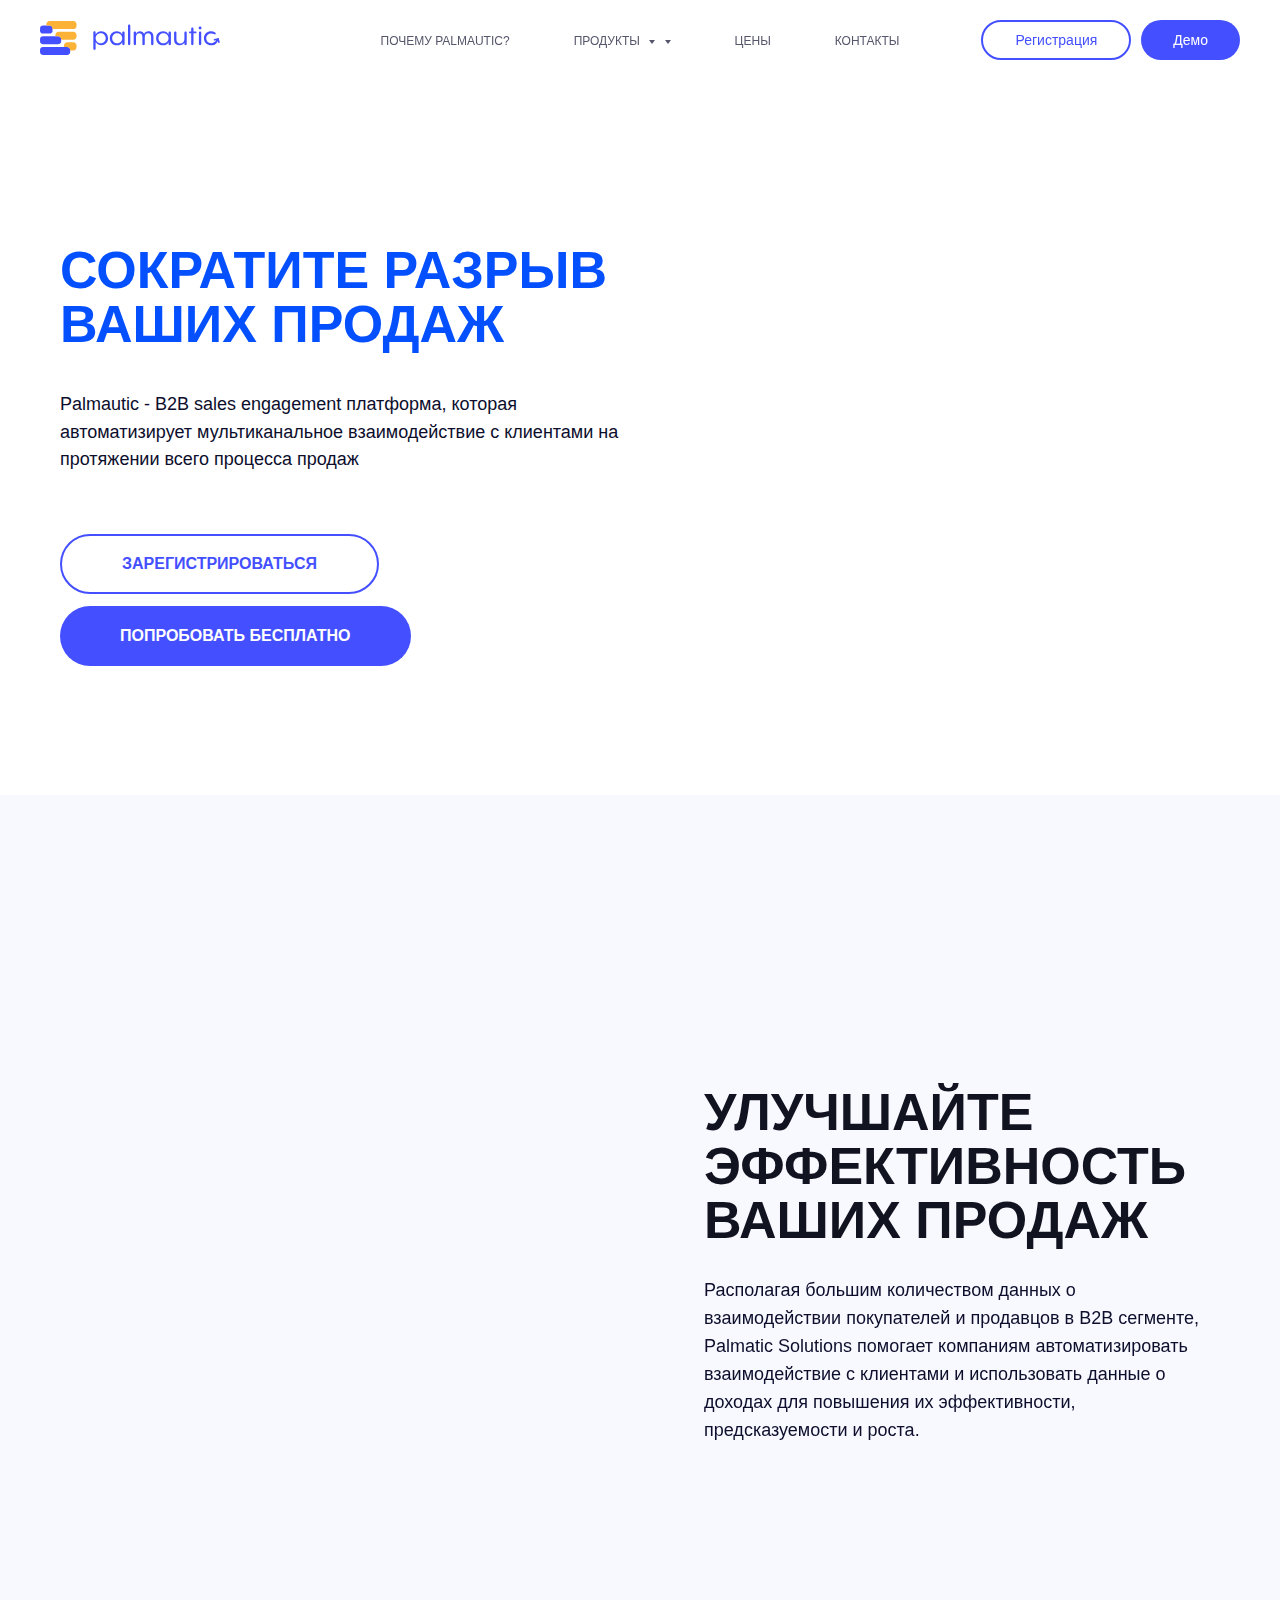
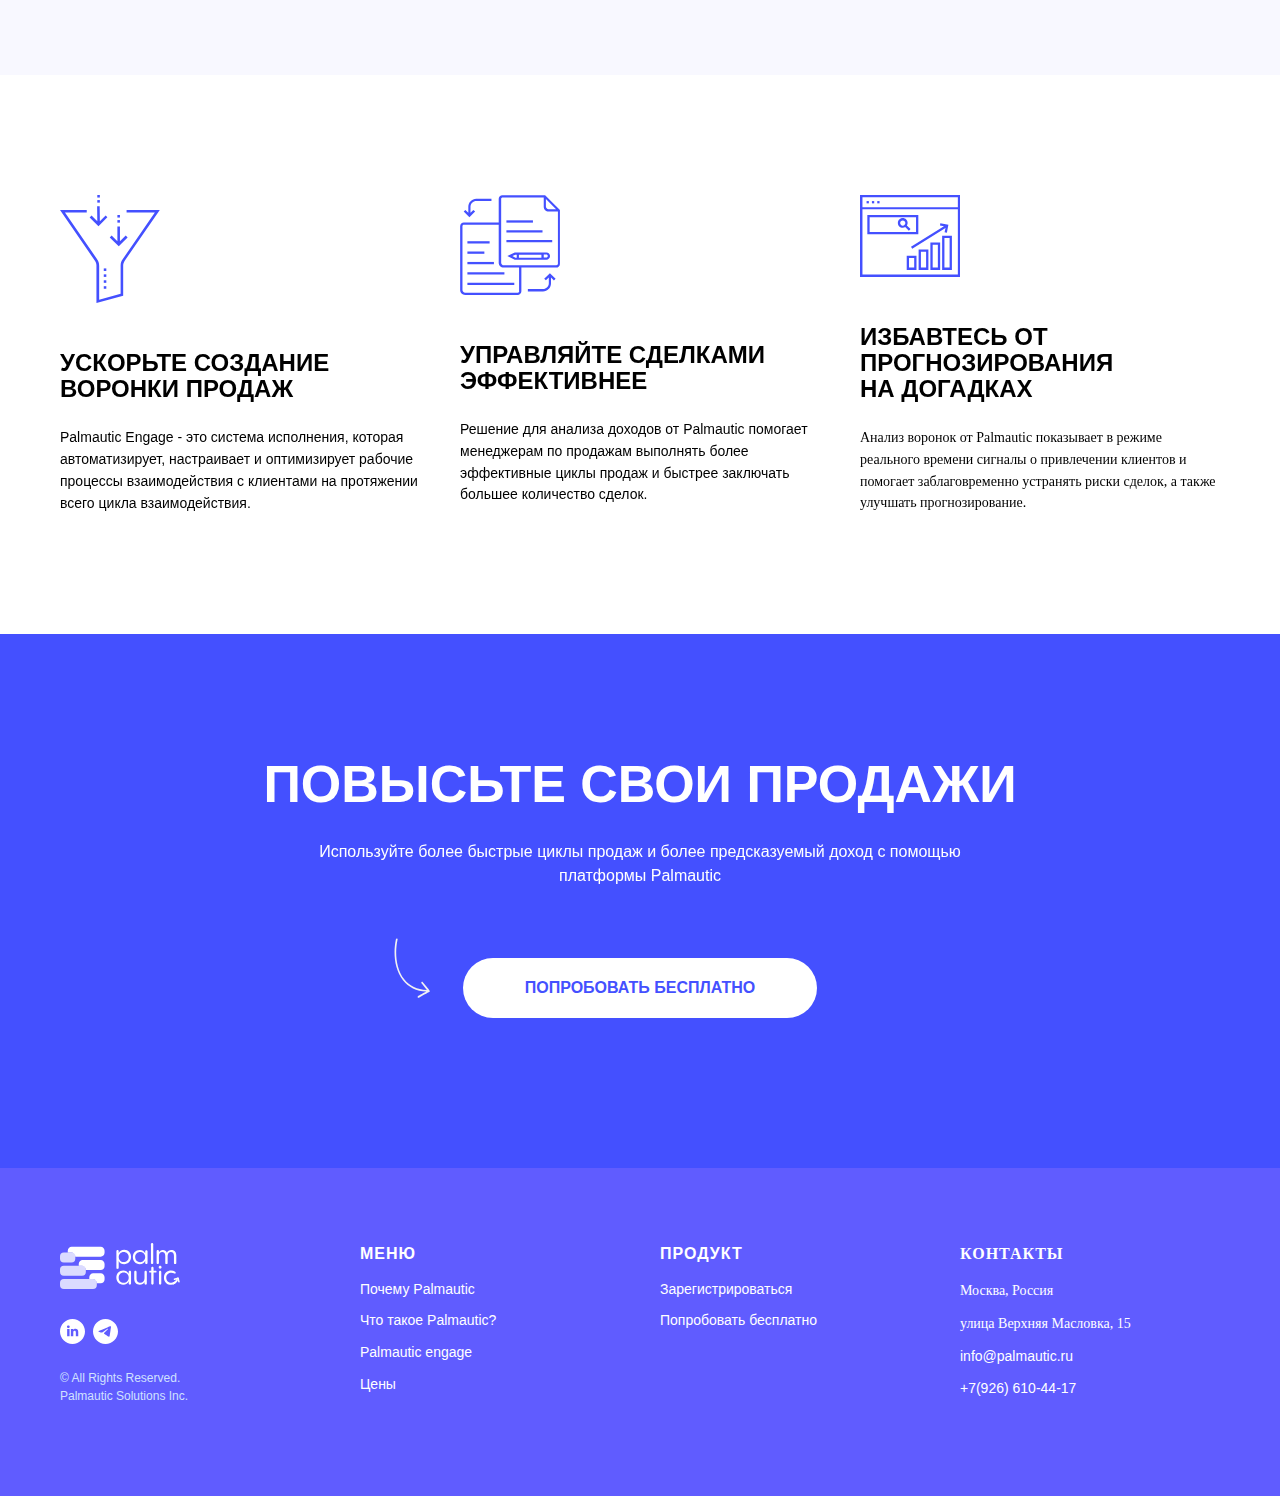
==== commit 94a80cc3: "рефактор" ====
--- a/palm-landing/workdir/landingfiles/main.html
+++ b/palm-landing/workdir/landingfiles/main.html
@@ -1,741 +1,2649 @@
 <!DOCTYPE html>
 <!-- saved from url=(0025)https://www.palmautic.ru/ -->
-<html><head><meta http-equiv="Content-Type" content="text/html; charset=UTF-8"><meta name="viewport" content="width=device-width, initial-scale=1.0"><!--metatextblock--><title>Palmautic - платформа для автоматизации и улучшению воронки продаж</title><meta name="description" content="Palmautic - B2B sales engagement платформа, которая автоматизирует мультиканальное взаимодействие с клиентами на протяжении всего процесса продаж"><meta property="og:url" content="https://palmautic.ru"><meta property="og:title" content="Palmautic - платформа для автоматизации и улучшению воронки продаж"><meta property="og:description" content="Palmautic - B2B sales engagement платформа, которая автоматизирует мультиканальное взаимодействие с клиентами на протяжении всего процесса продаж"><meta property="og:type" content="website"><meta property="og:image" content="https://static.tildacdn.com/tild6665-6539-4631-b065-663134363561/Group_108.svg"><link rel="canonical" href="http://palmautic.ru/"><!--/metatextblock--><meta property="fb:app_id" content="257953674358265"><meta name="format-detection" content="telephone=no"><meta http-equiv="x-dns-prefetch-control" content="on"><link rel="dns-prefetch" href="https://ws.tildacdn.com/"><link rel="dns-prefetch" href="https://static.tildacdn.com/"><link rel="shortcut icon" href="https://static.tildacdn.com/img/tildafavicon.ico" type="image/x-icon"><!-- Assets --><script type="text/javascript" async="" id="tildastatscript" src="./Palmautic - платформа для автоматизации и улучшению воронки продаж_files/tilda-stat-1.0.min.js.Без названия"></script><script src="./Palmautic - платформа для автоматизации и улучшению воронки продаж_files/tilda-fallback-1.0.min.js.Без названия" charset="utf-8" async=""></script><link rel="stylesheet" href="./Palmautic - платформа для автоматизации и улучшению воронки продаж_files/tilda-grid-3.0.min.css" type="text/css" media="all" onerror="this.loaderr=&#39;y&#39;;"><link rel="stylesheet" href="./Palmautic - платформа для автоматизации и улучшению воронки продаж_files/tilda-blocks-page27059806.min.css" type="text/css" media="all" onerror="this.loaderr=&#39;y&#39;;"><link rel="stylesheet" href="./Palmautic - платформа для автоматизации и улучшению воронки продаж_files/tilda-animation-1.0.min.css" type="text/css" media="all" onerror="this.loaderr=&#39;y&#39;;"><link rel="stylesheet" href="./Palmautic - платформа для автоматизации и улучшению воронки продаж_files/tilda-slds-1.4.min.css" type="text/css" media="all" onload="this.media=&#39;all&#39;;" onerror="this.loaderr=&#39;y&#39;;"><noscript><link rel="stylesheet" href="https://static.tildacdn.com/css/tilda-slds-1.4.min.css" type="text/css" media="all" /></noscript><link rel="stylesheet" href="./Palmautic - платформа для автоматизации и улучшению воронки продаж_files/tilda-menusub-1.0.min.css" type="text/css" media="all" onload="this.media=&#39;all&#39;;" onerror="this.loaderr=&#39;y&#39;;"><noscript><link rel="stylesheet" href="https://static.tildacdn.com/css/tilda-menusub-1.0.min.css" type="text/css" media="all" /></noscript><link rel="stylesheet" href="./Palmautic - платформа для автоматизации и улучшению воронки продаж_files/tilda-popup-1.1.min.css" type="text/css" media="all" onload="this.media=&#39;all&#39;;" onerror="this.loaderr=&#39;y&#39;;"><noscript><link rel="stylesheet" href="https://static.tildacdn.com/css/tilda-popup-1.1.min.css" type="text/css" media="all" /></noscript><link rel="stylesheet" href="./Palmautic - платформа для автоматизации и улучшению воронки продаж_files/tilda-forms-1.0.min.css" type="text/css" media="all" onerror="this.loaderr=&#39;y&#39;;"><script type="text/javascript">(function (d) {
-if (!d.visibilityState) {
-var s = d.createElement('script');
-s.src = 'https://static.tildacdn.com/js/tilda-polyfill-1.0.min.js';
-d.getElementsByTagName('head')[0].appendChild(s);
-}
-})(document);
-function t_onReady(func) {
-if (document.readyState != 'loading') {
-func();
-} else {
-document.addEventListener('DOMContentLoaded', func);
-}
-}
-function t_onFuncLoad(funcName, okFunc, time) {
-if (typeof window[funcName] === 'function') {
-okFunc();
-} else {
-setTimeout(function() {
-t_onFuncLoad(funcName, okFunc, time);
-},(time || 100));
-}
-}function t_throttle(fn, threshhold, scope) {return function () {fn.apply(scope || this, arguments);};}</script><script src="./Palmautic - платформа для автоматизации и улучшению воронки продаж_files/jquery-1.10.2.min.js.Без названия" onerror="this.loaderr=&#39;y&#39;;"></script><script src="./Palmautic - платформа для автоматизации и улучшению воронки продаж_files/tilda-scripts-3.0.min.js.Без названия" onerror="this.loaderr=&#39;y&#39;;"></script><script src="./Palmautic - платформа для автоматизации и улучшению воронки продаж_files/tilda-blocks-page27059806.min.js.Без названия" onerror="this.loaderr=&#39;y&#39;;"></script><script src="./Palmautic - платформа для автоматизации и улучшению воронки продаж_files/lazyload-1.3.min.js.Без названия" charset="utf-8" async="" onerror="this.loaderr=&#39;y&#39;;"></script><script src="./Palmautic - платформа для автоматизации и улучшению воронки продаж_files/tilda-animation-1.0.min.js.Без названия" charset="utf-8" async="" onerror="this.loaderr=&#39;y&#39;;"></script><script src="./Palmautic - платформа для автоматизации и улучшению воронки продаж_files/tilda-slds-1.4.min.js.Без названия" charset="utf-8" async="" onerror="this.loaderr=&#39;y&#39;;"></script><script src="./Palmautic - платформа для автоматизации и улучшению воронки продаж_files/hammer.min.js.Без названия" charset="utf-8" async="" onerror="this.loaderr=&#39;y&#39;;"></script><script src="./Palmautic - платформа для автоматизации и улучшению воронки продаж_files/tilda-menusub-1.0.min.js.Без названия" charset="utf-8" async="" onerror="this.loaderr=&#39;y&#39;;"></script><script src="./Palmautic - платформа для автоматизации и улучшению воронки продаж_files/tilda-menu-1.0.min.js.Без названия" charset="utf-8" async="" onerror="this.loaderr=&#39;y&#39;;"></script><script src="./Palmautic - платформа для автоматизации и улучшению воронки продаж_files/tilda-popup-1.0.min.js.Без названия" charset="utf-8" async="" onerror="this.loaderr=&#39;y&#39;;"></script><script src="./Palmautic - платформа для автоматизации и улучшению воронки продаж_files/tilda-forms-1.0.min.js.Без названия" charset="utf-8" async="" onerror="this.loaderr=&#39;y&#39;;"></script><script src="./Palmautic - платформа для автоматизации и улучшению воронки продаж_files/tilda-events-1.0.min.js.Без названия" charset="utf-8" async="" onerror="this.loaderr=&#39;y&#39;;"></script><script type="text/javascript">window.dataLayer = window.dataLayer || [];</script><script type="text/javascript">(function () {
-if((/bot|google|yandex|baidu|bing|msn|duckduckbot|teoma|slurp|crawler|spider|robot|crawling|facebook/i.test(navigator.userAgent))===false && typeof(sessionStorage)!='undefined' && sessionStorage.getItem('visited')!=='y' && document.visibilityState){
-var style=document.createElement('style');
-style.type='text/css';
-style.innerHTML='@media screen and (min-width: 980px) {.t-records {opacity: 0;}.t-records_animated {-webkit-transition: opacity ease-in-out .2s;-moz-transition: opacity ease-in-out .2s;-o-transition: opacity ease-in-out .2s;transition: opacity ease-in-out .2s;}.t-records.t-records_visible {opacity: 1;}}';
-document.getElementsByTagName('head')[0].appendChild(style);
-function t_setvisRecs(){
-var alr=document.querySelectorAll('.t-records');
-Array.prototype.forEach.call(alr, function(el) {
-el.classList.add("t-records_animated");
-});
-setTimeout(function () {
-Array.prototype.forEach.call(alr, function(el) {
-el.classList.add("t-records_visible");
-});
-sessionStorage.setItem("visited", "y");
-}, 400);
-} 
-document.addEventListener('DOMContentLoaded', t_setvisRecs);
-}
-})();</script><style type="text/css">@media screen and (min-width: 980px) {.t-records {opacity: 0;}.t-records_animated {-webkit-transition: opacity ease-in-out .2s;-moz-transition: opacity ease-in-out .2s;-o-transition: opacity ease-in-out .2s;transition: opacity ease-in-out .2s;}.t-records.t-records_visible {opacity: 1;}}</style></head><body class="t-body" style="margin: 0px;"><!--allrecords--><div id="allrecords" class="t-records t-records_animated t-records_visible" data-hook="blocks-collection-content-node" data-tilda-project-id="5475905" data-tilda-page-id="27059806" data-tilda-formskey="f93f68cfba9bdbdec9f7cf4a85475905" data-tilda-lazy="yes" style="overflow-x: hidden;"><!--header--><div id="t-header" class="t-records t-records_animated t-records_visible" data-hook="blocks-collection-content-node" data-tilda-project-id="5475905" data-tilda-page-id="27147953" data-tilda-formskey="f93f68cfba9bdbdec9f7cf4a85475905" data-tilda-lazy="yes"><div id="rec439409588" class="r t-rec t-screenmin-1200px" style="background-color:#ffffff; " data-animationappear="off" data-record-type="257" data-screen-min="1200px" data-bg-color="#ffffff"><!-- T228 --><div id="nav439409588marker"></div><div class="tmenu-mobile"><div class="tmenu-mobile__container"><div class="tmenu-mobile__text t-name t-name_md" field="menu_mob_title">&nbsp;</div><div class="tmenu-mobile__burger"><span></span><span></span><span></span><span></span></div></div></div><style>.tmenu-mobile {
-background-color: #111;
-display: none;
-width: 100%;
-top: 0;
-z-index: 990;
-}
-.tmenu-mobile_positionfixed {
-position: fixed;
-}
-.tmenu-mobile__text {
-color: #fff;
-}
-.tmenu-mobile__container {
-min-height: 64px;
-padding: 20px;
-position: relative;
-box-sizing: border-box;
-display: -webkit-flex;
-display: -ms-flexbox;
-display: flex;
--webkit-align-items: center;
--ms-flex-align: center;
-align-items: center;
--webkit-justify-content: space-between;
--ms-flex-pack: justify;
-justify-content: space-between;
-}
-.tmenu-mobile__burger {
-position: relative;
-margin-top: 0;
-width: 28px;
-height: 20px;
-transition: .5s ease-in-out;
-cursor: pointer;
-}
-.tmenu-mobile__burger span {
-display: block;
-position: absolute;
-width: 100%;
-opacity: 1;
-left: 0;
-transition: .25s ease-in-out;
-height: 3px;
-background-color: #fff;
-}
-.tmenu-mobile__burger span:nth-child(1) {
-top: 0px;
-}
-.tmenu-mobile__burger span:nth-child(2),
-.tmenu-mobile__burger span:nth-child(3) {
-top: 8px;
-}
-.tmenu-mobile__burger span:nth-child(4) {
-top: 16px;
-}
-.tmenu-mobile_opened .tmenu-mobile__burger span:nth-child(1) {
-top: 8px;
-width: 0%;
-left: 50%;
-}
-.tmenu-mobile_opened .tmenu-mobile__burger span:nth-child(2) {
--webkit-transform: rotate(45deg);
-transform: rotate(45deg);
-}
-.tmenu-mobile_opened .tmenu-mobile__burger span:nth-child(3) {
--webkit-transform: rotate(-45deg);
-transform: rotate(-45deg);
-}
-.tmenu-mobile_opened .tmenu-mobile__burger span:nth-child(4) {
-top: 8px;
-width: 0%;
-left: 50%;
-}
-.tmenu-mobile__list {
-display: block;
-}
-.tmenu-mobile__burgerlogo {
-display: inline-block;
-font-size: 24px;
-font-weight: 400;
-white-space: nowrap;
-vertical-align: middle;
-}
-.tmenu-mobile__imglogo {
-height: auto;
-display: block;
-max-width: 300px!important;
-box-sizing: border-box;
-padding: 0;
-margin: 0 auto;
-}
-@media screen and (max-width: 980px) {
-.tmenu-mobile__menucontent_hidden {
-display: none;
-height: 100%;
-}
-.tmenu-mobile {
-display: block;
-}
-}
-@media screen and (max-width: 980px) {
-#rec439409588 .tmenu-mobile {
-background-color: #575fff;
-}
-#rec439409588 .tmenu-mobile__burger span {
-background-color: #ffffff;
-}
-#rec439409588 .tmenu-mobile__burger {
--webkit-order: 1;
--ms-flex-order: 1;
-order: 1;
-}
-}</style><div id="nav439409588" class="t228 t228__positionfixed tmenu-mobile__menucontent_hidden" style="background-color: rgba(255,255,255,1); height:80px; box-shadow: 0px 1px 3px rgba(0,0,0,0.0);" data-bgcolor-hex="#ffffff" data-bgcolor-rgba="rgba(255,255,255,1)" data-navmarker="nav439409588marker" data-appearoffset="" data-bgopacity-two="" data-menushadow="0" data-bgopacity="1" data-menu-items-align="center" data-menu="yes"><div class="t228__maincontainer " style="height:80px;"><div class="t228__padding40px"></div><div class="t228__leftside" style="min-width: 320px;"><div class="t228__leftcontainer"><a href="https://www.palmautic.ru/" class="t228__imgwrapper" style="color:#000000;font-size:18px;font-weight:500;text-transform:uppercase;letter-spacing:2px;"><img class="t228__imglogo t228__imglogomobile" src="./Palmautic - платформа для автоматизации и улучшению воронки продаж_files/__.svg" imgfield="img" style="max-width: 180px; width: 180px; min-width: 180px; height: auto; display: block;" alt="" role="presentation"></a></div></div><div class="t228__centerside"><nav class="t228__centercontainer" aria-label="Основные разделы на странице"><ul class="t228__list" role="menubar" aria-label="Основные разделы на странице"><li class="t228__list_item" role="none" style="padding:0 30px 0 0;"><a class="t-menu__link-item" role="menuitem" href="https://www.palmautic.ru/why_palmautic" tabindex="-1" data-menu-submenu-hook="" data-menu-item-number="1" style="color:#55566b;font-size:12px;font-weight:500;text-transform:uppercase;">Почему Palmautic?</a></li><li class="t228__list_item" role="none" style="padding:0 30px;"><a class="t-menu__link-item t-menusub__target-link" role="menuitem" href="https://www.palmautic.ru/" aria-haspopup="true" aria-expanded="false" tabindex="0" data-menu-submenu-hook="link_sub2_439409588" data-menu-item-number="2" style="color:#55566b;font-size:12px;font-weight:500;text-transform:uppercase;" data-tooltip-menu-id="439409588">Продукты<div class="t-menusub__arrow"></div></a><div class="t-menusub" data-submenu-hook="link_sub2_439409588" data-submenu-margin="15px" data-add-submenu-arrow="on"><div class="t-menusub__menu"><div class="t-menusub__content"><ul class="t-menusub__list" role="menu" aria-label=""><li class="t-menusub__list-item t-name t-name_xs" role="none"><a class="t-menusub__link-item t-name t-name_xs" role="menuitem" href="https://www.palmautic.ru/about" style="color:#55566b;font-size:12px;font-weight:500;text-transform:uppercase;" data-menu-item-number="2">Что такое Palmautic?</a></li><li class="t-menusub__list-item t-name t-name_xs" role="none"><a class="t-menusub__link-item t-name t-name_xs" role="menuitem" href="https://www.palmautic.ru/engage" style="color:#55566b;font-size:12px;font-weight:500;text-transform:uppercase;" data-menu-item-number="2">Palmautic Engage</a></li><li class="t-menusub__list-item t-name t-name_xs" role="none"><a class="t-menusub__link-item t-name t-name_xs" role="menuitem" href="https://www.palmautic.ru/integration" style="color:#55566b;font-size:12px;font-weight:500;text-transform:uppercase;" data-menu-item-number="2">Интеграционная библиотека</a></li></ul></div></div></div></li><li class="t228__list_item" role="none" style="padding:0 30px;"><a class="t-menu__link-item" role="menuitem" href="https://www.palmautic.ru/price" tabindex="-1" data-menu-submenu-hook="" data-menu-item-number="3" style="color:#55566b;font-size:12px;font-weight:500;text-transform:uppercase;">Цены</a></li><li class="t228__list_item" role="none" style="padding:0 0 0 30px;"><a class="t-menu__link-item" role="menuitem" href="https://www.palmautic.ru/contact" tabindex="-1" data-menu-submenu-hook="" data-menu-item-number="4" style="color:#55566b;font-size:12px;font-weight:500;text-transform:uppercase;">Контакты</a></li></ul></nav></div><div class="t228__rightside" style="min-width: 320px;"><div class="t228__rightcontainer"> <div class="t228__right_buttons"><div class="t228__right_buttons_wrap"><div class="t228__right_buttons_but"><a href="https://www.palmautic.ru/#popup:reg" target="" class="t-btn t-btn_md " style="color:#4450ff;border:2px solid #4450ff;background-color:#ffffff;border-radius:80px; -moz-border-radius:80px; -webkit-border-radius:80px;font-weight:500;" role="button" aria-haspopup="dialog"><table style="width:100%; height:100%;"><tbody><tr><td>Регистрация</td></tr></tbody></table></a></div><div class="t228__right_buttons_but"><a href="https://www.palmautic.ru/#popup:demo" target="" class="t-btn t-btn_md " style="color:#ffffff;background-color:#4450ff;border-radius:80px; -moz-border-radius:80px; -webkit-border-radius:80px;font-weight:500;" role="button" aria-haspopup="dialog"><table style="width:100%; height:100%;"><tbody><tr><td>Демо</td></tr></tbody></table></a></div></div></div></div></div><div class="t228__padding40px"></div></div></div><style>@media screen and (max-width: 980px) {
-#rec439409588 .t228__leftcontainer {
-padding: 20px;
-}
-#rec439409588 .t228__imglogo {
-padding: 20px 0;
-}
-#rec439409588 .t228 {
-position: static;
-}
-}</style><script>window.addEventListener('load', function () {
-t_onFuncLoad('t228_setWidth', function () {
-t228_setWidth('439409588');
-});
-});
-window.addEventListener('resize', t_throttle(function () {
-t_onFuncLoad('t228_setWidth', function () {
-t228_setWidth('439409588');
-});
-t_onFuncLoad('t_menu__setBGcolor', function () {
-t_menu__setBGcolor('439409588', '.t228');
-});
-}));
-t_onReady(function () {
-t_onFuncLoad('t_menu__highlightActiveLinks', function () {
-t_menu__highlightActiveLinks('.t228__list_item a');
-});
-t_onFuncLoad('t_menu__findAnchorLinks', function () {
-t_menu__findAnchorLinks('439409588', '.t228__list_item a');
-});
-t_onFuncLoad('t228__init', function () {
-t228__init('439409588');
-});
-t_onFuncLoad('t_menu__setBGcolor', function () {
-t_menu__setBGcolor('439409588', '.t228');
-});
-t_onFuncLoad('t228_setWidth', function () {
-t228_setWidth('439409588');
-});
-t_onFuncLoad('t_menu__createMobileMenu', function () {
-t_menu__createMobileMenu('439409588', '.t228');
-});
-});</script><!--[if IE 8]><style>#rec439409588 .t228 {
-filter: progid:DXImageTransform.Microsoft.gradient(startColorStr='#D9ffffff', endColorstr='#D9ffffff');
-}</style><![endif]--><style>@media (hover), (min-width:0\0) {
-#rec439409588 .t-btn:not(.t-animate_no-hover):hover{
-background-color: #605cff !important; color: #ffffff !important; }
-#rec439409588 .t-btn:not(.t-animate_no-hover){
--webkit-transition: background-color 0.2s ease-in-out, color 0.2s ease-in-out, border-color 0.2s ease-in-out, box-shadow 0.2s ease-in-out; transition: background-color 0.2s ease-in-out, color 0.2s ease-in-out, border-color 0.2s ease-in-out, box-shadow 0.2s ease-in-out;
-}
-#rec439409588 .t-btntext:not(.t-animate_no-hover):hover{
-color: #ffffff !important; }
-}</style><style>#rec439409588 .t-menu__link-item{
--webkit-transition: color 0.3s ease-in-out, opacity 0.3s ease-in-out;
-transition: color 0.3s ease-in-out, opacity 0.3s ease-in-out; 
-position: relative;
-}
-#rec439409588 .t-menu__link-item.t-active:not(.t978__menu-link){
-color:#0c0e2c !important; font-weight:500 !important; }
-#rec439409588 .t-menu__link-item.t-active::after {
-content: '';
-position: absolute;
-left: 0;
--webkit-transition: all 0.3s ease;
-transition: all 0.3s ease;
-opacity: 1;
-width: 100%;
-height: 100%;
-bottom: -0px;
-border-bottom: 0px solid #4450ff;
--webkit-box-shadow: inset 0px -1px 0px 0px #4450ff;
--moz-box-shadow: inset 0px -1px 0px 0px #4450ff;
-box-shadow: inset 0px -1px 0px 0px #4450ff;
-}
-#rec439409588 .t-menu__link-item:not(.t-active):not(.tooltipstered):hover{
-color: #4450ff !important; }
-@supports (overflow:-webkit-marquee) and (justify-content:inherit)
-{
-#rec439409588 .t-menu__link-item,
-#rec439409588 .t-menu__link-item.t-active {
-opacity: 1 !important;
-}
-}</style><script>t_onReady(function () {
-setTimeout(function(){
-t_onFuncLoad('t_menusub_init', function() {
-t_menusub_init('439409588');
-});
-}, 500);
-});</script><style>#rec439409588 .t-menusub__link-item{
--webkit-transition: color 0.3s ease-in-out, opacity 0.3s ease-in-out;
-transition: color 0.3s ease-in-out, opacity 0.3s ease-in-out;
-}
-#rec439409588 .t-menusub__link-item.t-active{
-color:#4450ff !important; }
-#rec439409588 .t-menusub__link-item:not(.t-active):not(.tooltipstered):hover{
-color: #4450ff !important; }
-@supports (overflow:-webkit-marquee) and (justify-content:inherit)
-{
-#rec439409588 .t-menusub__link-item,
-#rec439409588 .t-menusub__link-item.t-active {
-opacity: 1 !important;
-}
-}
-@media screen and (max-width: 980px) {
-#rec439409588 .t-menusub__menu .t-menusub__link-item {
-color:#55566b !important;
-}
-#rec439409588 .t-menusub__menu .t-menusub__link-item.t-active {
-color:#4450ff !important;
-}
-}
-@media screen and (min-width: 981px) { #rec439409588 .t-menusub__menu {
-background-color:#f8f8ff; text-align:left; max-width:200px; border-radius:5px; border: 2px solid #d5d4ff; box-shadow: 0px 0px 100px 0px rgba(0, 0, 0, 0.0); }
-}
-#rec439409588 .t-menusub__menu_top:after {
-border-top-color: #f8f8ff;
-}
-#rec439409588 .t-menusub__menu_bottom:after {
-border-bottom-color: #f8f8ff;
-}
-#rec439409588 .t-menusub__menu_top:before {
-bottom: -22px;
-border-top-color: #d5d4ff;
-}
-#rec439409588 .t-menusub__menu_bottom:before {
-top: -22px;
-border-bottom-color: #d5d4ff;
-}</style></div><div id="rec439414839" class="r t-rec t-screenmax-1200px" style="background-color:#ffffff; " data-animationappear="off" data-record-type="309" data-screen-max="1200px" data-bg-color="#ffffff"><!-- T280 --><div id="nav439414839marker"></div><div id="nav439414839" class="t280 " data-menu="yes" data-appearoffset=""><div class="t280__container t280__small t280__positionfixed" style=""><div class="t280__container__bg" style="background-color: rgba(68,80,255,1); box-shadow: 0px 1px 3px rgba(0,0,0,0.0);" data-bgcolor-hex="#4450ff" data-bgcolor-rgba="rgba(68,80,255,1)" data-navmarker="nav439414839marker" data-appearoffset="" data-bgopacity="1" data-menu-shadow="0px 1px 3px rgba(0,0,0,0.0)"></div><div class="t280__menu__content "><div class="t280__logo__container" style="min-height:80px;"><div class="t280__logo__content"><a class="t280__logo" href="https://www.palmautic.ru/" style="color:#ffffff;font-size:18px;font-weight:500;text-transform:uppercase;letter-spacing:2px;"><img class="t280__logo__img" src="./Palmautic - платформа для автоматизации и улучшению воронки продаж_files/__(1).svg" imgfield="img" style="height: 30px;" alt="" role="presentation"></a></div></div><div class="t280__burger"><span style="background-color:#ffffff;"></span><span style="background-color:#ffffff;"></span><span style="background-color:#ffffff;"></span><span style="background-color:#ffffff;"></span></div></div></div><div class="t280__menu__wrapper t280__menu__wrapper_2"><div class="t280__menu__bg" style="background-color:#4450ff; opacity:1;"></div><div class="t280__menu__container"><div class="t280__menu t-width t-width_6"><a class="t280__menu__item t-title t-title_xl t-menu__link-item" href="https://www.palmautic.ru/why_palmautic" data-menu-submenu-hook="" style="color:#ffffff;font-size:16px;font-weight:500;text-transform:uppercase;">Почему Palmautic?</a><a class="t280__menu__item t-title t-title_xl t-menu__link-item t280__menu__item_submenu t-menusub__target-link" href="https://www.palmautic.ru/" data-menu-submenu-hook="link_sub2_439414839" style="color:#ffffff;font-size:16px;font-weight:500;text-transform:uppercase;" data-tooltip-menu-id="439414839">Продукты<div class="t-menusub__arrow"></div></a><div class="t-menusub" data-submenu-hook="link_sub2_439414839" data-submenu-margin="15px" data-add-submenu-arrow="on"><div class="t-menusub__menu"><div class="t-menusub__content"><ul class="t-menusub__list" role="menu" aria-label=""><li class="t-menusub__list-item t-name t-name_xs" role="none"><a class="t-menusub__link-item t-name t-name_xs" role="menuitem" href="https://www.palmautic.ru/about" style="color:#ffffff;font-size:16px;font-weight:500;text-transform:uppercase;" data-menu-item-number="2">Что такое Palmautic?</a></li><li class="t-menusub__list-item t-name t-name_xs" role="none"><a class="t-menusub__link-item t-name t-name_xs" role="menuitem" href="https://www.palmautic.ru/engage" style="color:#ffffff;font-size:16px;font-weight:500;text-transform:uppercase;" data-menu-item-number="2">Palmautic Engage</a></li><li class="t-menusub__list-item t-name t-name_xs" role="none"><a class="t-menusub__link-item t-name t-name_xs" role="menuitem" href="https://www.palmautic.ru/integration" style="color:#ffffff;font-size:16px;font-weight:500;text-transform:uppercase;" data-menu-item-number="2">Интеграционная библиотека</a></li></ul></div></div></div><a class="t280__menu__item t-title t-title_xl t-menu__link-item" href="https://www.palmautic.ru/price" data-menu-submenu-hook="" style="color:#ffffff;font-size:16px;font-weight:500;text-transform:uppercase;">Цены</a><a class="t280__menu__item t-title t-title_xl t-menu__link-item" href="https://www.palmautic.ru/contact" data-menu-submenu-hook="" style="color:#ffffff;font-size:16px;font-weight:500;text-transform:uppercase;">Контакты</a></div><div class="t280__bottom t-width t-width_6"><div class="t280__descr t280__bottom__item t-descr t-descr_xs" style="color:#ffffff;font-weight:600;"><div style="font-size: 20px;" data-customstyle="yes"><a href="https://www.palmautic.ru/#popup:demo" style="font-weight: 600; color: rgb(255, 255, 255); border-bottom: 1px solid rgb(255, 255, 255); box-shadow: none; text-decoration: none;" role="button" aria-haspopup="dialog">Попробовать бесплатно</a></div></div></div></div></div></div><style>@media screen and (max-width: 980px) {
-#rec439414839 .t280__main_opened .t280__menu__content {
-background-color:#4450ff!important; opacity:1!important;
-}
-}</style><script>t_onReady(function() {
-t_onFuncLoad('t280_showMenu', function () {
-t280_showMenu('439414839');
-});
-t_onFuncLoad('t280_changeSize', function () {
-t280_changeSize('439414839');
-});
-t_onFuncLoad('t280_highlight', function () {
-t280_highlight();
-});
-});
-t_onFuncLoad('t280_changeSize', function(){
-window.addEventListener('resize', t_throttle(function() {
-t280_changeSize('439414839');
-}));
-});</script><style>#rec439414839 .t-menu__link-item{
--webkit-transition: color 0.3s ease-in-out, opacity 0.3s ease-in-out;
-transition: color 0.3s ease-in-out, opacity 0.3s ease-in-out; 
-}
-#rec439414839 .t-menu__link-item.t-active:not(.t978__menu-link){
-color:#a3a8ff !important; font-weight:500 !important; opacity:1 !important;}
-@supports (overflow:-webkit-marquee) and (justify-content:inherit)
-{
-#rec439414839 .t-menu__link-item,
-#rec439414839 .t-menu__link-item.t-active {
-opacity: 1 !important;
-}
-}</style><script>t_onReady(function () {
-setTimeout(function(){
-t_onFuncLoad('t_menusub_init', function() {
-t_menusub_init('439414839');
-});
-}, 500);
-});</script><style>#rec439414839 .t-menusub__link-item{
--webkit-transition: color 0.3s ease-in-out, opacity 0.3s ease-in-out;
-transition: color 0.3s ease-in-out, opacity 0.3s ease-in-out;
-}
-#rec439414839 .t-menusub__link-item.t-active{
-color:#a3a8ff !important; font-weight:500 !important; opacity:1 !important; }
-#rec439414839 .t-menusub__link-item:not(.t-active):not(.tooltipstered):hover{
-color: #a3a8ff !important; }
-@supports (overflow:-webkit-marquee) and (justify-content:inherit)
-{
-#rec439414839 .t-menusub__link-item,
-#rec439414839 .t-menusub__link-item.t-active {
-opacity: 1 !important;
-}
-}
-@media screen and (max-width: 980px) {
-#rec439414839 .t-menusub__menu .t-menusub__link-item {
-color:#ffffff !important;
-}
-#rec439414839 .t-menusub__menu .t-menusub__link-item.t-active {
-color:#a3a8ff !important;
-}
-}
-@media screen and (min-width: 981px) { #rec439414839 .t-menusub__menu {
-background-color:#4450ff; }
-}
-#rec439414839 .t-menusub__menu_top:after {
-border-top-color: #4450ff;
-}
-#rec439414839 .t-menusub__menu_bottom:after {
-border-bottom-color: #4450ff;
-}</style><!--[if IE 8]><style>#rec439414839 .t280__container__bg {
-filter: progid:DXImageTransform.Microsoft.gradient(startColorStr='#D94450ff', endColorstr='#D94450ff');
-}</style><![endif]--></div><div id="rec438364051" class="r t-rec" style="opacity: 1;" data-animationappear="off" data-record-type="702" data-popup-subscribe-inited="y"><!-- T702 --><div class="t702"><div class="t-popup" data-tooltip-hook="#popup:demo" role="dialog" aria-modal="true" tabindex="-1" aria-label="Опробовать тестовый период" style="display: none;"><div class="t-popup__container t-width t-width_7 t-popup__container-static t-popup__container-animated"><img class="t702__img t-img" src="./Palmautic - платформа для автоматизации и улучшению воронки продаж_files/___.svg" imgfield="img" alt="" role="presentation"><div class="t702__wrapper"><div class="t702__text-wrapper t-align_center"><div class="t702__title t-title t-title_xxs" style="color:#0c0e2c;font-size:24px;font-weight:400;padding-top:10px;padding-bottom:25px;">Опробовать тестовый период</div></div> 
-<form id="form438364051" name="form438364051" role="form" action="https://www.palmautic.ru/#" method="POST" data-formactiontype="2" data-inputbox=".t-input-group" class="t-form js-form-proccess t-form_inputs-total_2 " data-success-callback="t702_onSuccess"> <input type="hidden" name="formservices[]" value="b17ba46dce0591dcb164b55f153b8f18" class="js-formaction-services"> 
-<input type="hidden" name="tildaspec-formname" tabindex="-1" value="demo"> 
-<div class="js-successbox t-form__successbox t-text t-text_md" style="display:none;color:#0c0e2c;background-color:#4450ff;"><span style="font-weight: 400; color: rgb(255, 255, 255);">Спасибо! Данные успешно отправлены</span></div> <div class="t-form__inputsbox"> <div class="t-input-group t-input-group_nm" data-input-lid="1495810359387"> <div class="t-input-block"> <input type="text" autocomplete="name" name="Name" class="t-input js-tilda-rule " value="" placeholder="Имя" data-tilda-req="1" data-tilda-rule="name" style="color:#0c0e2c; border:1px solid #c9c9c9; border-radius: 5px; -moz-border-radius: 5px; -webkit-border-radius: 5px;"> <div class="t-input-error"></div> </div> </div> <div class="t-input-group t-input-group_em" data-input-lid="1495810354468"> <div class="t-input-block"> <input type="text" autocomplete="email" name="Email" class="t-input js-tilda-rule " value="" placeholder="Email" data-tilda-req="1" data-tilda-rule="email" style="color:#0c0e2c; border:1px solid #c9c9c9; border-radius: 5px; -moz-border-radius: 5px; -webkit-border-radius: 5px;"> <div class="t-input-error"></div> </div> </div><div class="t-form__errorbox-middle"> <div class="js-errorbox-all t-form__errorbox-wrapper" style="display:none;"> <div class="t-form__errorbox-text t-text t-text_md"> <p class="t-form__errorbox-item js-rule-error js-rule-error-all"></p> <p class="t-form__errorbox-item js-rule-error js-rule-error-req"></p> <p class="t-form__errorbox-item js-rule-error js-rule-error-email"></p> <p class="t-form__errorbox-item js-rule-error js-rule-error-name"></p> <p class="t-form__errorbox-item js-rule-error js-rule-error-phone"></p> <p class="t-form__errorbox-item js-rule-error js-rule-error-minlength"></p> <p class="t-form__errorbox-item js-rule-error js-rule-error-string"></p> </div> </div></div> <div class="t-form__submit"> <button type="submit" class="t-submit" style="color:#ffffff;background-color:#4450ff;border-radius:5px; -moz-border-radius:5px; -webkit-border-radius:5px;font-weight:600;text-transform:uppercase;">Запросить демо-версию</button> </div> </div> <div class="t-form__errorbox-bottom"> <div class="js-errorbox-all t-form__errorbox-wrapper" style="display:none;"> <div class="t-form__errorbox-text t-text t-text_md"> <p class="t-form__errorbox-item js-rule-error js-rule-error-all"></p> <p class="t-form__errorbox-item js-rule-error js-rule-error-req"></p> <p class="t-form__errorbox-item js-rule-error js-rule-error-email"></p> <p class="t-form__errorbox-item js-rule-error js-rule-error-name"></p> <p class="t-form__errorbox-item js-rule-error js-rule-error-phone"></p> <p class="t-form__errorbox-item js-rule-error js-rule-error-minlength"></p> <p class="t-form__errorbox-item js-rule-error js-rule-error-string"></p> </div> </div> </div> <div style="position: absolute; left: -5000px; bottom: 0; display: none;"><input type="text" name="form-spec-comments" value="Its good" class="js-form-spec-comments" tabindex="-1"></div></form><style>#rec438364051 input::-webkit-input-placeholder {color:#0c0e2c; opacity: 0.5;}
-#rec438364051 input::-moz-placeholder {color:#0c0e2c; opacity: 0.5;}
-#rec438364051 input:-moz-placeholder {color:#0c0e2c; opacity: 0.5;}
-#rec438364051 input:-ms-input-placeholder {color:#0c0e2c; opacity: 0.5;}
-#rec438364051 textarea::-webkit-input-placeholder {color:#0c0e2c; opacity: 0.5;}
-#rec438364051 textarea::-moz-placeholder {color:#0c0e2c; opacity: 0.5;}
-#rec438364051 textarea:-moz-placeholder {color:#0c0e2c; opacity: 0.5;}
-#rec438364051 textarea:-ms-input-placeholder {color:#0c0e2c; opacity: 0.5;}</style><div class="t702__form-bottom-text t-text t-text_xs t-align_center"><div style="font-size: 14px;" data-customstyle="yes"><span style="font-weight: 100; color: rgb(12, 14, 44);">Нажимая на&nbsp;кнопку, вы&nbsp;даете согласие на&nbsp;обработку своих персональных данных.</span><span style="font-weight: 100;"> </span><a href="https://www.palmautic.ru/" rel="noopener noreferrer" style="font-weight: 100;">Политика конфиденциальности</a></div></div></div></div><div class="t-popup__close t-popup__block-close"><button type="button" class="t-popup__close-wrapper t-popup__block-close-button" aria-label="Закрыть диалог"><svg role="presentation" class="t-popup__close-icon" width="23px" height="23px" viewBox="0 0 23 23" version="1.1" xmlns="http://www.w3.org/2000/svg" xmlns:xlink="http://www.w3.org/1999/xlink"><g stroke="none" stroke-width="1" fill="#fff" fill-rule="evenodd"><rect transform="translate(11.313708, 11.313708) rotate(-45.000000) translate(-11.313708, -11.313708) " x="10.3137085" y="-3.6862915" width="2" height="30"></rect><rect transform="translate(11.313708, 11.313708) rotate(-315.000000) translate(-11.313708, -11.313708) " x="10.3137085" y="-3.6862915" width="2" height="30"></rect></g></svg></button></div></div></div><script>t_onReady(function () {
-t_onFuncLoad('t702_initPopup', function () {
-t702_initPopup('438364051');
-});
-/* fix for Android */
-var ua = navigator.userAgent.toLowerCase();
-var isAndroid = ua.indexOf("android") > -1;
-if (isAndroid) {
-document.querySelector('.t-body').classList.add('t-body_scrollable-fix-for-android');
-document.querySelector('head').insertAdjacentHTML('beforeend', '<style>@media screen and (max-width: 560px) {\n.t-body_scrollable-fix-for-android {\noverflow: visible !important;\n}\n}\n</style>');
-console.log('Android css fix was inited');
-}
-});</script><style>#rec438364051 .t-submit:hover{
-background-color: #605cff !important; color: #ffffff !important; } 
-#rec438364051 .t-submit{
--webkit-transition: background-color 0.2s ease-in-out, color 0.2s ease-in-out, border-color 0.2s ease-in-out, box-shadow 0.2s ease-in-out; transition: background-color 0.2s ease-in-out, color 0.2s ease-in-out, border-color 0.2s ease-in-out, box-shadow 0.2s ease-in-out;
-}</style></div><div id="rec439352440" class="r t-rec" style="opacity: 1;" data-animationappear="off" data-record-type="702" data-popup-subscribe-inited="y"><!-- T702 --><div class="t702"><div class="t-popup" data-tooltip-hook="#popup:reg" role="dialog" aria-modal="true" tabindex="-1" style="display: none;"><div class="t-popup__container t-width t-width_7"><img class="t702__img t-img" src="./Palmautic - платформа для автоматизации и улучшению воронки продаж_files/___.svg" imgfield="img" alt="" role="presentation"><div class="t702__wrapper"><div class="t702__text-wrapper t-align_center"></div> 
-<form id="form439352440" name="form439352440" role="form" action="https://www.palmautic.ru/#" method="POST" data-formactiontype="2" data-inputbox=".t-input-group" class="t-form js-form-proccess t-form_inputs-total_2 " data-success-callback="t702_onSuccess"> <input type="hidden" name="formservices[]" value="b17ba46dce0591dcb164b55f153b8f18" class="js-formaction-services"> 
-<input type="hidden" name="tildaspec-formname" tabindex="-1" value="demo"> 
-<div class="js-successbox t-form__successbox t-text t-text_md" style="display:none;color:#0c0e2c;background-color:#4450ff;"><span style="font-weight: 400; color: rgb(255, 255, 255);">Спасибо! Данные успешно отправлены</span></div> <div class="t-form__inputsbox"> <div class="t-input-group t-input-group_nm" data-input-lid="1495810359387"> <div class="t-input-block"> <input type="text" autocomplete="name" name="Name" class="t-input js-tilda-rule " value="" placeholder="Имя" data-tilda-req="1" data-tilda-rule="name" style="color:#0c0e2c; border:1px solid #c9c9c9; border-radius: 5px; -moz-border-radius: 5px; -webkit-border-radius: 5px;"> <div class="t-input-error"></div> </div> </div> <div class="t-input-group t-input-group_em" data-input-lid="1495810354468"> <div class="t-input-block"> <input type="text" autocomplete="email" name="Email" class="t-input js-tilda-rule " value="" placeholder="Email" data-tilda-req="1" data-tilda-rule="email" style="color:#0c0e2c; border:1px solid #c9c9c9; border-radius: 5px; -moz-border-radius: 5px; -webkit-border-radius: 5px;"> <div class="t-input-error"></div> </div> </div><div class="t-form__errorbox-middle"> <div class="js-errorbox-all t-form__errorbox-wrapper" style="display:none;"> <div class="t-form__errorbox-text t-text t-text_md"> <p class="t-form__errorbox-item js-rule-error js-rule-error-all"></p> <p class="t-form__errorbox-item js-rule-error js-rule-error-req"></p> <p class="t-form__errorbox-item js-rule-error js-rule-error-email"></p> <p class="t-form__errorbox-item js-rule-error js-rule-error-name"></p> <p class="t-form__errorbox-item js-rule-error js-rule-error-phone"></p> <p class="t-form__errorbox-item js-rule-error js-rule-error-minlength"></p> <p class="t-form__errorbox-item js-rule-error js-rule-error-string"></p> </div> </div></div> <div class="t-form__submit"> <button type="submit" class="t-submit" style="color:#ffffff;background-color:#4450ff;border-radius:5px; -moz-border-radius:5px; -webkit-border-radius:5px;font-weight:600;text-transform:uppercase;">Запросить демо-версию</button> </div> </div> <div class="t-form__errorbox-bottom"> <div class="js-errorbox-all t-form__errorbox-wrapper" style="display:none;"> <div class="t-form__errorbox-text t-text t-text_md"> <p class="t-form__errorbox-item js-rule-error js-rule-error-all"></p> <p class="t-form__errorbox-item js-rule-error js-rule-error-req"></p> <p class="t-form__errorbox-item js-rule-error js-rule-error-email"></p> <p class="t-form__errorbox-item js-rule-error js-rule-error-name"></p> <p class="t-form__errorbox-item js-rule-error js-rule-error-phone"></p> <p class="t-form__errorbox-item js-rule-error js-rule-error-minlength"></p> <p class="t-form__errorbox-item js-rule-error js-rule-error-string"></p> </div> </div> </div> <div style="position: absolute; left: -5000px; bottom: 0; display: none;"><input type="text" name="form-spec-comments" value="Its good" class="js-form-spec-comments" tabindex="-1"></div></form><style>#rec439352440 input::-webkit-input-placeholder {color:#0c0e2c; opacity: 0.5;}
-#rec439352440 input::-moz-placeholder {color:#0c0e2c; opacity: 0.5;}
-#rec439352440 input:-moz-placeholder {color:#0c0e2c; opacity: 0.5;}
-#rec439352440 input:-ms-input-placeholder {color:#0c0e2c; opacity: 0.5;}
-#rec439352440 textarea::-webkit-input-placeholder {color:#0c0e2c; opacity: 0.5;}
-#rec439352440 textarea::-moz-placeholder {color:#0c0e2c; opacity: 0.5;}
-#rec439352440 textarea:-moz-placeholder {color:#0c0e2c; opacity: 0.5;}
-#rec439352440 textarea:-ms-input-placeholder {color:#0c0e2c; opacity: 0.5;}</style><div class="t702__form-bottom-text t-text t-text_xs t-align_center"><div style="font-size: 14px;" data-customstyle="yes"><span style="font-weight: 100; color: rgb(12, 14, 44);">Нажимая на&nbsp;кнопку, вы&nbsp;даете согласие на&nbsp;обработку своих персональных данных.</span><span style="font-weight: 100;"> </span><a href="https://www.palmautic.ru/" rel="noopener noreferrer" style="font-weight: 100;">Политика конфиденциальности</a></div></div></div></div><div class="t-popup__close t-popup__block-close"><button type="button" class="t-popup__close-wrapper t-popup__block-close-button" aria-label="Закрыть диалог"><svg role="presentation" class="t-popup__close-icon" width="23px" height="23px" viewBox="0 0 23 23" version="1.1" xmlns="http://www.w3.org/2000/svg" xmlns:xlink="http://www.w3.org/1999/xlink"><g stroke="none" stroke-width="1" fill="#fff" fill-rule="evenodd"><rect transform="translate(11.313708, 11.313708) rotate(-45.000000) translate(-11.313708, -11.313708) " x="10.3137085" y="-3.6862915" width="2" height="30"></rect><rect transform="translate(11.313708, 11.313708) rotate(-315.000000) translate(-11.313708, -11.313708) " x="10.3137085" y="-3.6862915" width="2" height="30"></rect></g></svg></button></div></div></div><script>t_onReady(function () {
-t_onFuncLoad('t702_initPopup', function () {
-t702_initPopup('439352440');
-});
-/* fix for Android */
-var ua = navigator.userAgent.toLowerCase();
-var isAndroid = ua.indexOf("android") > -1;
-if (isAndroid) {
-document.querySelector('.t-body').classList.add('t-body_scrollable-fix-for-android');
-document.querySelector('head').insertAdjacentHTML('beforeend', '<style>@media screen and (max-width: 560px) {\n.t-body_scrollable-fix-for-android {\noverflow: visible !important;\n}\n}\n</style>');
-console.log('Android css fix was inited');
-}
-});</script><style>#rec439352440 .t-submit:hover{
-background-color: #605cff !important; color: #ffffff !important; } 
-#rec439352440 .t-submit{
--webkit-transition: background-color 0.2s ease-in-out, color 0.2s ease-in-out, border-color 0.2s ease-in-out, box-shadow 0.2s ease-in-out; transition: background-color 0.2s ease-in-out, color 0.2s ease-in-out, border-color 0.2s ease-in-out, box-shadow 0.2s ease-in-out;
-}</style></div><div id="rec439223025" class="r t-rec" style="opacity: 1;" data-animationappear="off" data-record-type="702" data-popup-subscribe-inited="y"><!-- T702 --><div class="t702"><div class="t-popup" data-tooltip-hook="#popup:chatwithus" role="dialog" aria-modal="true" tabindex="-1" aria-label="Мы свяжемся с вами в ближайшее время" style="display: none;"><div class="t-popup__container t-width t-width_7"><img class="t702__img t-img" src="./Palmautic - платформа для автоматизации и улучшению воронки продаж_files/___.svg" imgfield="img" alt="" role="presentation"><div class="t702__wrapper"><div class="t702__text-wrapper t-align_center"><div class="t702__title t-title t-title_xxs" style="color:#0c0e2c;font-size:24px;font-weight:400;padding-top:10px;padding-bottom:25px;">Мы свяжемся с вами в ближайшее время</div></div> 
-<form id="form439223025" name="form439223025" role="form" action="https://www.palmautic.ru/#" method="POST" data-formactiontype="2" data-inputbox=".t-input-group" class="t-form js-form-proccess t-form_inputs-total_2 " data-success-callback="t702_onSuccess"> <input type="hidden" name="formservices[]" value="b17ba46dce0591dcb164b55f153b8f18" class="js-formaction-services"> 
-<input type="hidden" name="tildaspec-formname" tabindex="-1" value="demo"> 
-<div class="js-successbox t-form__successbox t-text t-text_md" style="display:none;color:#0c0e2c;background-color:#4450ff;"><span style="font-weight: 400; color: rgb(255, 255, 255);">Спасибо! Данные успешно отправлены</span></div> <div class="t-form__inputsbox"> <div class="t-input-group t-input-group_nm" data-input-lid="1495810359387"> <div class="t-input-block"> <input type="text" autocomplete="name" name="Name" class="t-input js-tilda-rule " value="" placeholder="Имя" data-tilda-req="1" data-tilda-rule="name" style="color:#0c0e2c; border:1px solid #c9c9c9; border-radius: 5px; -moz-border-radius: 5px; -webkit-border-radius: 5px;"> <div class="t-input-error"></div> </div> </div> <div class="t-input-group t-input-group_em" data-input-lid="1495810354468"> <div class="t-input-block"> <input type="text" autocomplete="email" name="Email" class="t-input js-tilda-rule " value="" placeholder="Email" data-tilda-req="1" data-tilda-rule="email" style="color:#0c0e2c; border:1px solid #c9c9c9; border-radius: 5px; -moz-border-radius: 5px; -webkit-border-radius: 5px;"> <div class="t-input-error"></div> </div> </div><div class="t-form__errorbox-middle"> <div class="js-errorbox-all t-form__errorbox-wrapper" style="display:none;"> <div class="t-form__errorbox-text t-text t-text_md"> <p class="t-form__errorbox-item js-rule-error js-rule-error-all"></p> <p class="t-form__errorbox-item js-rule-error js-rule-error-req"></p> <p class="t-form__errorbox-item js-rule-error js-rule-error-email"></p> <p class="t-form__errorbox-item js-rule-error js-rule-error-name"></p> <p class="t-form__errorbox-item js-rule-error js-rule-error-phone"></p> <p class="t-form__errorbox-item js-rule-error js-rule-error-minlength"></p> <p class="t-form__errorbox-item js-rule-error js-rule-error-string"></p> </div> </div></div> <div class="t-form__submit"> <button type="submit" class="t-submit" style="color:#ffffff;background-color:#4450ff;border-radius:5px; -moz-border-radius:5px; -webkit-border-radius:5px;font-weight:600;text-transform:uppercase;">Отправить</button> </div> </div> <div class="t-form__errorbox-bottom"> <div class="js-errorbox-all t-form__errorbox-wrapper" style="display:none;"> <div class="t-form__errorbox-text t-text t-text_md"> <p class="t-form__errorbox-item js-rule-error js-rule-error-all"></p> <p class="t-form__errorbox-item js-rule-error js-rule-error-req"></p> <p class="t-form__errorbox-item js-rule-error js-rule-error-email"></p> <p class="t-form__errorbox-item js-rule-error js-rule-error-name"></p> <p class="t-form__errorbox-item js-rule-error js-rule-error-phone"></p> <p class="t-form__errorbox-item js-rule-error js-rule-error-minlength"></p> <p class="t-form__errorbox-item js-rule-error js-rule-error-string"></p> </div> </div> </div> <div style="position: absolute; left: -5000px; bottom: 0; display: none;"><input type="text" name="form-spec-comments" value="Its good" class="js-form-spec-comments" tabindex="-1"></div></form><style>#rec439223025 input::-webkit-input-placeholder {color:#0c0e2c; opacity: 0.5;}
-#rec439223025 input::-moz-placeholder {color:#0c0e2c; opacity: 0.5;}
-#rec439223025 input:-moz-placeholder {color:#0c0e2c; opacity: 0.5;}
-#rec439223025 input:-ms-input-placeholder {color:#0c0e2c; opacity: 0.5;}
-#rec439223025 textarea::-webkit-input-placeholder {color:#0c0e2c; opacity: 0.5;}
-#rec439223025 textarea::-moz-placeholder {color:#0c0e2c; opacity: 0.5;}
-#rec439223025 textarea:-moz-placeholder {color:#0c0e2c; opacity: 0.5;}
-#rec439223025 textarea:-ms-input-placeholder {color:#0c0e2c; opacity: 0.5;}</style><div class="t702__form-bottom-text t-text t-text_xs t-align_center"><div style="font-size: 14px;" data-customstyle="yes"><span style="font-weight: 100; color: rgb(12, 14, 44);">Нажимая на&nbsp;кнопку, вы&nbsp;даете согласие на&nbsp;обработку своих персональных данных.</span><span style="font-weight: 100;"> </span><a href="https://www.palmautic.ru/" rel="noopener noreferrer" style="font-weight: 100;">Политика конфиденциальности</a></div></div></div></div><div class="t-popup__close t-popup__block-close"><button type="button" class="t-popup__close-wrapper t-popup__block-close-button" aria-label="Закрыть диалог"><svg role="presentation" class="t-popup__close-icon" width="23px" height="23px" viewBox="0 0 23 23" version="1.1" xmlns="http://www.w3.org/2000/svg" xmlns:xlink="http://www.w3.org/1999/xlink"><g stroke="none" stroke-width="1" fill="#fff" fill-rule="evenodd"><rect transform="translate(11.313708, 11.313708) rotate(-45.000000) translate(-11.313708, -11.313708) " x="10.3137085" y="-3.6862915" width="2" height="30"></rect><rect transform="translate(11.313708, 11.313708) rotate(-315.000000) translate(-11.313708, -11.313708) " x="10.3137085" y="-3.6862915" width="2" height="30"></rect></g></svg></button></div></div></div><script>t_onReady(function () {
-t_onFuncLoad('t702_initPopup', function () {
-t702_initPopup('439223025');
-});
-/* fix for Android */
-var ua = navigator.userAgent.toLowerCase();
-var isAndroid = ua.indexOf("android") > -1;
-if (isAndroid) {
-document.querySelector('.t-body').classList.add('t-body_scrollable-fix-for-android');
-document.querySelector('head').insertAdjacentHTML('beforeend', '<style>@media screen and (max-width: 560px) {\n.t-body_scrollable-fix-for-android {\noverflow: visible !important;\n}\n}\n</style>');
-console.log('Android css fix was inited');
-}
-});</script><style>#rec439223025 .t-submit:hover{
-background-color: #605cff !important; color: #ffffff !important; } 
-#rec439223025 .t-submit{
--webkit-transition: background-color 0.2s ease-in-out, color 0.2s ease-in-out, border-color 0.2s ease-in-out, box-shadow 0.2s ease-in-out; transition: background-color 0.2s ease-in-out, color 0.2s ease-in-out, border-color 0.2s ease-in-out, box-shadow 0.2s ease-in-out;
-}</style></div><div id="rec439171964" class="r t-rec" style="opacity: 1;" data-animationappear="off" data-record-type="702" data-popup-subscribe-inited="y"><!-- T702 --><div class="t702"><div class="t-popup" data-tooltip-hook="#popup:demofirstscreen" role="dialog" aria-modal="true" tabindex="-1" aria-label="Опробовать тестовый период" style="display: none;"><div class="t-popup__container t-width t-width_7"><img class="t702__img t-img" src="./Palmautic - платформа для автоматизации и улучшению воронки продаж_files/___.svg" imgfield="img" alt="" role="presentation"><div class="t702__wrapper"><div class="t702__text-wrapper t-align_center"><div class="t702__title t-title t-title_xxs" style="color:#0c0e2c;font-size:24px;font-weight:400;padding-top:10px;">Опробовать тестовый период</div><div class="t702__descr t-descr t-descr_xs" style="color:#0c0e2c;font-size:16px;font-weight:400;padding-bottom:25px;">Чтобы получить доступ к платформе, оставьте заявку ниже</div></div> 
-<form id="form439171964" name="form439171964" role="form" action="https://www.palmautic.ru/#" method="POST" data-formactiontype="2" data-inputbox=".t-input-group" class="t-form js-form-proccess t-form_inputs-total_2 " data-success-callback="t702_onSuccess"> <input type="hidden" name="formservices[]" value="b17ba46dce0591dcb164b55f153b8f18" class="js-formaction-services"> 
-<input type="hidden" name="tildaspec-formname" tabindex="-1" value="demo"> 
-<div class="js-successbox t-form__successbox t-text t-text_md" style="display:none;color:#0c0e2c;background-color:#4450ff;"><span style="font-weight: 400; color: rgb(255, 255, 255);">Спасибо! Данные успешно отправлены</span></div> <div class="t-form__inputsbox"> <div class="t-input-group t-input-group_nm" data-input-lid="1495810359387"> <div class="t-input-block"> <input type="text" autocomplete="name" name="Name" class="t-input js-tilda-rule " value="" placeholder="Имя" data-tilda-req="1" data-tilda-rule="name" style="color:#0c0e2c; border:1px solid #c9c9c9; border-radius: 5px; -moz-border-radius: 5px; -webkit-border-radius: 5px;"> <div class="t-input-error"></div> </div> </div> <div class="t-input-group t-input-group_em" data-input-lid="1495810354468"> <div class="t-input-block"> <input type="text" autocomplete="email" name="Email" class="t-input js-tilda-rule " value="" placeholder="Email" data-tilda-req="1" data-tilda-rule="email" style="color:#0c0e2c; border:1px solid #c9c9c9; border-radius: 5px; -moz-border-radius: 5px; -webkit-border-radius: 5px;"> <div class="t-input-error"></div> </div> </div><div class="t-form__errorbox-middle"> <div class="js-errorbox-all t-form__errorbox-wrapper" style="display:none;"> <div class="t-form__errorbox-text t-text t-text_md"> <p class="t-form__errorbox-item js-rule-error js-rule-error-all"></p> <p class="t-form__errorbox-item js-rule-error js-rule-error-req"></p> <p class="t-form__errorbox-item js-rule-error js-rule-error-email"></p> <p class="t-form__errorbox-item js-rule-error js-rule-error-name"></p> <p class="t-form__errorbox-item js-rule-error js-rule-error-phone"></p> <p class="t-form__errorbox-item js-rule-error js-rule-error-minlength"></p> <p class="t-form__errorbox-item js-rule-error js-rule-error-string"></p> </div> </div></div> <div class="t-form__submit"> <button type="submit" class="t-submit" style="color:#ffffff;background-color:#4450ff;border-radius:5px; -moz-border-radius:5px; -webkit-border-radius:5px;font-weight:600;text-transform:uppercase;">Запросить демо-версию</button> </div> </div> <div class="t-form__errorbox-bottom"> <div class="js-errorbox-all t-form__errorbox-wrapper" style="display:none;"> <div class="t-form__errorbox-text t-text t-text_md"> <p class="t-form__errorbox-item js-rule-error js-rule-error-all"></p> <p class="t-form__errorbox-item js-rule-error js-rule-error-req"></p> <p class="t-form__errorbox-item js-rule-error js-rule-error-email"></p> <p class="t-form__errorbox-item js-rule-error js-rule-error-name"></p> <p class="t-form__errorbox-item js-rule-error js-rule-error-phone"></p> <p class="t-form__errorbox-item js-rule-error js-rule-error-minlength"></p> <p class="t-form__errorbox-item js-rule-error js-rule-error-string"></p> </div> </div> </div> <div style="position: absolute; left: -5000px; bottom: 0; display: none;"><input type="text" name="form-spec-comments" value="Its good" class="js-form-spec-comments" tabindex="-1"></div></form><style>#rec439171964 input::-webkit-input-placeholder {color:#0c0e2c; opacity: 0.5;}
-#rec439171964 input::-moz-placeholder {color:#0c0e2c; opacity: 0.5;}
-#rec439171964 input:-moz-placeholder {color:#0c0e2c; opacity: 0.5;}
-#rec439171964 input:-ms-input-placeholder {color:#0c0e2c; opacity: 0.5;}
-#rec439171964 textarea::-webkit-input-placeholder {color:#0c0e2c; opacity: 0.5;}
-#rec439171964 textarea::-moz-placeholder {color:#0c0e2c; opacity: 0.5;}
-#rec439171964 textarea:-moz-placeholder {color:#0c0e2c; opacity: 0.5;}
-#rec439171964 textarea:-ms-input-placeholder {color:#0c0e2c; opacity: 0.5;}</style><div class="t702__form-bottom-text t-text t-text_xs t-align_center"><div style="font-size: 14px;" data-customstyle="yes"><span style="font-weight: 100; color: rgb(12, 14, 44);">Нажимая на&nbsp;кнопку, вы&nbsp;даете согласие на&nbsp;обработку своих персональных данных.</span><span style="font-weight: 100;"> </span><a href="https://www.palmautic.ru/" rel="noopener noreferrer" style="font-weight: 100;">Политика конфиденциальности</a></div></div></div></div><div class="t-popup__close t-popup__block-close"><button type="button" class="t-popup__close-wrapper t-popup__block-close-button" aria-label="Закрыть диалог"><svg role="presentation" class="t-popup__close-icon" width="23px" height="23px" viewBox="0 0 23 23" version="1.1" xmlns="http://www.w3.org/2000/svg" xmlns:xlink="http://www.w3.org/1999/xlink"><g stroke="none" stroke-width="1" fill="#fff" fill-rule="evenodd"><rect transform="translate(11.313708, 11.313708) rotate(-45.000000) translate(-11.313708, -11.313708) " x="10.3137085" y="-3.6862915" width="2" height="30"></rect><rect transform="translate(11.313708, 11.313708) rotate(-315.000000) translate(-11.313708, -11.313708) " x="10.3137085" y="-3.6862915" width="2" height="30"></rect></g></svg></button></div></div></div><script>t_onReady(function () {
-t_onFuncLoad('t702_initPopup', function () {
-t702_initPopup('439171964');
-});
-/* fix for Android */
-var ua = navigator.userAgent.toLowerCase();
-var isAndroid = ua.indexOf("android") > -1;
-if (isAndroid) {
-document.querySelector('.t-body').classList.add('t-body_scrollable-fix-for-android');
-document.querySelector('head').insertAdjacentHTML('beforeend', '<style>@media screen and (max-width: 560px) {\n.t-body_scrollable-fix-for-android {\noverflow: visible !important;\n}\n}\n</style>');
-console.log('Android css fix was inited');
-}
-});</script><style>#rec439171964 .t-submit:hover{
-background-color: #605cff !important; color: #ffffff !important; } 
-#rec439171964 .t-submit{
--webkit-transition: background-color 0.2s ease-in-out, color 0.2s ease-in-out, border-color 0.2s ease-in-out, box-shadow 0.2s ease-in-out; transition: background-color 0.2s ease-in-out, color 0.2s ease-in-out, border-color 0.2s ease-in-out, box-shadow 0.2s ease-in-out;
-}</style></div><div id="rec438644701" class="r t-rec" style="opacity: 1;" data-animationappear="off" data-record-type="702" data-popup-subscribe-inited="y"><!-- T702 --><div class="t702"><div class="t-popup" data-tooltip-hook="#popup:pricebasic" role="dialog" aria-modal="true" tabindex="-1" aria-label="Тариф Basic" style="display: none;"><div class="t-popup__container t-width t-width_7"><img class="t702__img t-img" src="./Palmautic - платформа для автоматизации и улучшению воронки продаж_files/basic.svg" imgfield="img" alt="" role="presentation"><div class="t702__wrapper"><div class="t702__text-wrapper t-align_center"><div class="t702__title t-title t-title_xxs" style="color:#0c0e2c;font-size:24px;font-weight:400;padding-top:10px;">Тариф Basic</div><div class="t702__descr t-descr t-descr_xs" style="color:#0c0e2c;font-size:16px;font-weight:400;padding-bottom:25px;">Бесплатно</div></div> 
-<form id="form438644701" name="form438644701" role="form" action="https://www.palmautic.ru/#" method="POST" data-formactiontype="2" data-inputbox=".t-input-group" class="t-form js-form-proccess t-form_inputs-total_2 " data-success-callback="t702_onSuccess"> <input type="hidden" name="formservices[]" value="b17ba46dce0591dcb164b55f153b8f18" class="js-formaction-services"> 
-<input type="hidden" name="tildaspec-formname" tabindex="-1" value="demo"> 
-<div class="js-successbox t-form__successbox t-text t-text_md" style="display:none;color:#0c0e2c;background-color:#4450ff;"><span style="font-weight: 400; color: rgb(255, 255, 255);">Спасибо! Данные успешно отправлены</span></div> <div class="t-form__inputsbox"> <div class="t-input-group t-input-group_nm" data-input-lid="1495810359387"> <div class="t-input-block"> <input type="text" autocomplete="name" name="Name" class="t-input js-tilda-rule " value="" placeholder="Имя" data-tilda-req="1" data-tilda-rule="name" style="color:#0c0e2c; border:1px solid #c9c9c9; border-radius: 5px; -moz-border-radius: 5px; -webkit-border-radius: 5px;"> <div class="t-input-error"></div> </div> </div> <div class="t-input-group t-input-group_em" data-input-lid="1495810354468"> <div class="t-input-block"> <input type="text" autocomplete="email" name="Email" class="t-input js-tilda-rule " value="" placeholder="Email" data-tilda-req="1" data-tilda-rule="email" style="color:#0c0e2c; border:1px solid #c9c9c9; border-radius: 5px; -moz-border-radius: 5px; -webkit-border-radius: 5px;"> <div class="t-input-error"></div> </div> </div><div class="t-form__errorbox-middle"> <div class="js-errorbox-all t-form__errorbox-wrapper" style="display:none;"> <div class="t-form__errorbox-text t-text t-text_md"> <p class="t-form__errorbox-item js-rule-error js-rule-error-all"></p> <p class="t-form__errorbox-item js-rule-error js-rule-error-req"></p> <p class="t-form__errorbox-item js-rule-error js-rule-error-email"></p> <p class="t-form__errorbox-item js-rule-error js-rule-error-name"></p> <p class="t-form__errorbox-item js-rule-error js-rule-error-phone"></p> <p class="t-form__errorbox-item js-rule-error js-rule-error-minlength"></p> <p class="t-form__errorbox-item js-rule-error js-rule-error-string"></p> </div> </div></div> <div class="t-form__submit"> <button type="submit" class="t-submit" style="color:#ffffff;background-color:#4450ff;border-radius:5px; -moz-border-radius:5px; -webkit-border-radius:5px;font-weight:600;text-transform:uppercase;">Оформить</button> </div> </div> <div class="t-form__errorbox-bottom"> <div class="js-errorbox-all t-form__errorbox-wrapper" style="display:none;"> <div class="t-form__errorbox-text t-text t-text_md"> <p class="t-form__errorbox-item js-rule-error js-rule-error-all"></p> <p class="t-form__errorbox-item js-rule-error js-rule-error-req"></p> <p class="t-form__errorbox-item js-rule-error js-rule-error-email"></p> <p class="t-form__errorbox-item js-rule-error js-rule-error-name"></p> <p class="t-form__errorbox-item js-rule-error js-rule-error-phone"></p> <p class="t-form__errorbox-item js-rule-error js-rule-error-minlength"></p> <p class="t-form__errorbox-item js-rule-error js-rule-error-string"></p> </div> </div> </div> <div style="position: absolute; left: -5000px; bottom: 0; display: none;"><input type="text" name="form-spec-comments" value="Its good" class="js-form-spec-comments" tabindex="-1"></div></form><style>#rec438644701 input::-webkit-input-placeholder {color:#0c0e2c; opacity: 0.5;}
-#rec438644701 input::-moz-placeholder {color:#0c0e2c; opacity: 0.5;}
-#rec438644701 input:-moz-placeholder {color:#0c0e2c; opacity: 0.5;}
-#rec438644701 input:-ms-input-placeholder {color:#0c0e2c; opacity: 0.5;}
-#rec438644701 textarea::-webkit-input-placeholder {color:#0c0e2c; opacity: 0.5;}
-#rec438644701 textarea::-moz-placeholder {color:#0c0e2c; opacity: 0.5;}
-#rec438644701 textarea:-moz-placeholder {color:#0c0e2c; opacity: 0.5;}
-#rec438644701 textarea:-ms-input-placeholder {color:#0c0e2c; opacity: 0.5;}</style><div class="t702__form-bottom-text t-text t-text_xs t-align_center"><div style="font-size: 14px;" data-customstyle="yes"><span style="font-weight: 100; color: rgb(12, 14, 44);">Нажимая на&nbsp;кнопку, вы&nbsp;даете согласие на&nbsp;обработку своих персональных данных.</span><span style="font-weight: 100;"> </span><a href="https://www.palmautic.ru/" rel="noopener noreferrer" style="font-weight: 100;">Политика конфиденциальности</a></div></div></div></div><div class="t-popup__close t-popup__block-close"><button type="button" class="t-popup__close-wrapper t-popup__block-close-button" aria-label="Закрыть диалог"><svg role="presentation" class="t-popup__close-icon" width="23px" height="23px" viewBox="0 0 23 23" version="1.1" xmlns="http://www.w3.org/2000/svg" xmlns:xlink="http://www.w3.org/1999/xlink"><g stroke="none" stroke-width="1" fill="#fff" fill-rule="evenodd"><rect transform="translate(11.313708, 11.313708) rotate(-45.000000) translate(-11.313708, -11.313708) " x="10.3137085" y="-3.6862915" width="2" height="30"></rect><rect transform="translate(11.313708, 11.313708) rotate(-315.000000) translate(-11.313708, -11.313708) " x="10.3137085" y="-3.6862915" width="2" height="30"></rect></g></svg></button></div></div></div><script>t_onReady(function () {
-t_onFuncLoad('t702_initPopup', function () {
-t702_initPopup('438644701');
-});
-/* fix for Android */
-var ua = navigator.userAgent.toLowerCase();
-var isAndroid = ua.indexOf("android") > -1;
-if (isAndroid) {
-document.querySelector('.t-body').classList.add('t-body_scrollable-fix-for-android');
-document.querySelector('head').insertAdjacentHTML('beforeend', '<style>@media screen and (max-width: 560px) {\n.t-body_scrollable-fix-for-android {\noverflow: visible !important;\n}\n}\n</style>');
-console.log('Android css fix was inited');
-}
-});</script><style>#rec438644701 .t-submit:hover{
-background-color: #605cff !important; color: #ffffff !important; } 
-#rec438644701 .t-submit{
--webkit-transition: background-color 0.2s ease-in-out, color 0.2s ease-in-out, border-color 0.2s ease-in-out, box-shadow 0.2s ease-in-out; transition: background-color 0.2s ease-in-out, color 0.2s ease-in-out, border-color 0.2s ease-in-out, box-shadow 0.2s ease-in-out;
-}</style></div><div id="rec438653883" class="r t-rec" style="opacity: 1;" data-animationappear="off" data-record-type="702" data-popup-subscribe-inited="y"><!-- T702 --><div class="t702"><div class="t-popup" data-tooltip-hook="#popup:priceprofessional" role="dialog" aria-modal="true" tabindex="-1" aria-label="Тариф Professional" style="display: none;"><div class="t-popup__container t-width t-width_7"><img class="t702__img t-img" src="./Palmautic - платформа для автоматизации и улучшению воронки продаж_files/prof.svg" imgfield="img" alt="" role="presentation"><div class="t702__wrapper"><div class="t702__text-wrapper t-align_center"><div class="t702__title t-title t-title_xxs" style="color:#0c0e2c;font-size:24px;font-weight:400;padding-top:10px;">Тариф Professional</div><div class="t702__descr t-descr t-descr_xs" style="color:#0c0e2c;font-size:16px;font-weight:400;padding-bottom:25px;">6600&nbsp;₽ в месяц</div></div> 
-<form id="form438653883" name="form438653883" role="form" action="https://www.palmautic.ru/#" method="POST" data-formactiontype="2" data-inputbox=".t-input-group" class="t-form js-form-proccess t-form_inputs-total_2 " data-success-callback="t702_onSuccess"> <input type="hidden" name="formservices[]" value="b17ba46dce0591dcb164b55f153b8f18" class="js-formaction-services"> 
-<input type="hidden" name="tildaspec-formname" tabindex="-1" value="demo"> 
-<div class="js-successbox t-form__successbox t-text t-text_md" style="display:none;color:#0c0e2c;background-color:#4450ff;"><span style="font-weight: 400; color: rgb(255, 255, 255);">Спасибо! Данные успешно отправлены</span></div> <div class="t-form__inputsbox"> <div class="t-input-group t-input-group_nm" data-input-lid="1495810359387"> <div class="t-input-block"> <input type="text" autocomplete="name" name="Name" class="t-input js-tilda-rule " value="" placeholder="Имя" data-tilda-req="1" data-tilda-rule="name" style="color:#0c0e2c; border:1px solid #c9c9c9; border-radius: 5px; -moz-border-radius: 5px; -webkit-border-radius: 5px;"> <div class="t-input-error"></div> </div> </div> <div class="t-input-group t-input-group_em" data-input-lid="1495810354468"> <div class="t-input-block"> <input type="text" autocomplete="email" name="Email" class="t-input js-tilda-rule " value="" placeholder="Email" data-tilda-req="1" data-tilda-rule="email" style="color:#0c0e2c; border:1px solid #c9c9c9; border-radius: 5px; -moz-border-radius: 5px; -webkit-border-radius: 5px;"> <div class="t-input-error"></div> </div> </div><div class="t-form__errorbox-middle"> <div class="js-errorbox-all t-form__errorbox-wrapper" style="display:none;"> <div class="t-form__errorbox-text t-text t-text_md"> <p class="t-form__errorbox-item js-rule-error js-rule-error-all"></p> <p class="t-form__errorbox-item js-rule-error js-rule-error-req"></p> <p class="t-form__errorbox-item js-rule-error js-rule-error-email"></p> <p class="t-form__errorbox-item js-rule-error js-rule-error-name"></p> <p class="t-form__errorbox-item js-rule-error js-rule-error-phone"></p> <p class="t-form__errorbox-item js-rule-error js-rule-error-minlength"></p> <p class="t-form__errorbox-item js-rule-error js-rule-error-string"></p> </div> </div></div> <div class="t-form__submit"> <button type="submit" class="t-submit" style="color:#ffffff;background-color:#4450ff;border-radius:5px; -moz-border-radius:5px; -webkit-border-radius:5px;font-weight:600;text-transform:uppercase;">Оформить</button> </div> </div> <div class="t-form__errorbox-bottom"> <div class="js-errorbox-all t-form__errorbox-wrapper" style="display:none;"> <div class="t-form__errorbox-text t-text t-text_md"> <p class="t-form__errorbox-item js-rule-error js-rule-error-all"></p> <p class="t-form__errorbox-item js-rule-error js-rule-error-req"></p> <p class="t-form__errorbox-item js-rule-error js-rule-error-email"></p> <p class="t-form__errorbox-item js-rule-error js-rule-error-name"></p> <p class="t-form__errorbox-item js-rule-error js-rule-error-phone"></p> <p class="t-form__errorbox-item js-rule-error js-rule-error-minlength"></p> <p class="t-form__errorbox-item js-rule-error js-rule-error-string"></p> </div> </div> </div> <div style="position: absolute; left: -5000px; bottom: 0; display: none;"><input type="text" name="form-spec-comments" value="Its good" class="js-form-spec-comments" tabindex="-1"></div></form><style>#rec438653883 input::-webkit-input-placeholder {color:#0c0e2c; opacity: 0.5;}
-#rec438653883 input::-moz-placeholder {color:#0c0e2c; opacity: 0.5;}
-#rec438653883 input:-moz-placeholder {color:#0c0e2c; opacity: 0.5;}
-#rec438653883 input:-ms-input-placeholder {color:#0c0e2c; opacity: 0.5;}
-#rec438653883 textarea::-webkit-input-placeholder {color:#0c0e2c; opacity: 0.5;}
-#rec438653883 textarea::-moz-placeholder {color:#0c0e2c; opacity: 0.5;}
-#rec438653883 textarea:-moz-placeholder {color:#0c0e2c; opacity: 0.5;}
-#rec438653883 textarea:-ms-input-placeholder {color:#0c0e2c; opacity: 0.5;}</style><div class="t702__form-bottom-text t-text t-text_xs t-align_center"><div style="font-size: 14px;" data-customstyle="yes"><span style="font-weight: 100; color: rgb(12, 14, 44);">Нажимая на&nbsp;кнопку, вы&nbsp;даете согласие на&nbsp;обработку своих персональных данных.</span><span style="font-weight: 100;"> </span><a href="https://www.palmautic.ru/" rel="noopener noreferrer" style="font-weight: 100;">Политика конфиденциальности</a></div></div></div></div><div class="t-popup__close t-popup__block-close"><button type="button" class="t-popup__close-wrapper t-popup__block-close-button" aria-label="Закрыть диалог"><svg role="presentation" class="t-popup__close-icon" width="23px" height="23px" viewBox="0 0 23 23" version="1.1" xmlns="http://www.w3.org/2000/svg" xmlns:xlink="http://www.w3.org/1999/xlink"><g stroke="none" stroke-width="1" fill="#fff" fill-rule="evenodd"><rect transform="translate(11.313708, 11.313708) rotate(-45.000000) translate(-11.313708, -11.313708) " x="10.3137085" y="-3.6862915" width="2" height="30"></rect><rect transform="translate(11.313708, 11.313708) rotate(-315.000000) translate(-11.313708, -11.313708) " x="10.3137085" y="-3.6862915" width="2" height="30"></rect></g></svg></button></div></div></div><script>t_onReady(function () {
-t_onFuncLoad('t702_initPopup', function () {
-t702_initPopup('438653883');
-});
-/* fix for Android */
-var ua = navigator.userAgent.toLowerCase();
-var isAndroid = ua.indexOf("android") > -1;
-if (isAndroid) {
-document.querySelector('.t-body').classList.add('t-body_scrollable-fix-for-android');
-document.querySelector('head').insertAdjacentHTML('beforeend', '<style>@media screen and (max-width: 560px) {\n.t-body_scrollable-fix-for-android {\noverflow: visible !important;\n}\n}\n</style>');
-console.log('Android css fix was inited');
-}
-});</script><style>#rec438653883 .t-submit:hover{
-background-color: #605cff !important; color: #ffffff !important; } 
-#rec438653883 .t-submit{
--webkit-transition: background-color 0.2s ease-in-out, color 0.2s ease-in-out, border-color 0.2s ease-in-out, box-shadow 0.2s ease-in-out; transition: background-color 0.2s ease-in-out, color 0.2s ease-in-out, border-color 0.2s ease-in-out, box-shadow 0.2s ease-in-out;
-}</style></div><div id="rec438654600" class="r t-rec" style="opacity: 1;" data-animationappear="off" data-record-type="702" data-popup-subscribe-inited="y"><!-- T702 --><div class="t702"><div class="t-popup" data-tooltip-hook="#popup:priceenterprise" role="dialog" aria-modal="true" tabindex="-1" aria-label="Тариф Enterprise" style="display: none;"><div class="t-popup__container t-width t-width_7"><img class="t702__img t-img" src="./Palmautic - платформа для автоматизации и улучшению воронки продаж_files/Enterprise.svg" imgfield="img" alt="" role="presentation"><div class="t702__wrapper"><div class="t702__text-wrapper t-align_center"><div class="t702__title t-title t-title_xxs" style="color:#0c0e2c;font-size:24px;font-weight:400;padding-top:10px;">Тариф Enterprise</div><div class="t702__descr t-descr t-descr_xs" style="color:#0c0e2c;font-size:16px;font-weight:400;padding-bottom:25px;">По договоренности</div></div> 
-<form id="form438654600" name="form438654600" role="form" action="https://www.palmautic.ru/#" method="POST" data-formactiontype="2" data-inputbox=".t-input-group" class="t-form js-form-proccess t-form_inputs-total_2 " data-success-callback="t702_onSuccess"> <input type="hidden" name="formservices[]" value="b17ba46dce0591dcb164b55f153b8f18" class="js-formaction-services"> 
-<input type="hidden" name="tildaspec-formname" tabindex="-1" value="demo"> 
-<div class="js-successbox t-form__successbox t-text t-text_md" style="display:none;color:#0c0e2c;background-color:#4450ff;"><span style="font-weight: 400; color: rgb(255, 255, 255);">Спасибо! Данные успешно отправлены</span></div> <div class="t-form__inputsbox"> <div class="t-input-group t-input-group_nm" data-input-lid="1495810359387"> <div class="t-input-block"> <input type="text" autocomplete="name" name="Name" class="t-input js-tilda-rule " value="" placeholder="Имя" data-tilda-req="1" data-tilda-rule="name" style="color:#0c0e2c; border:1px solid #c9c9c9; border-radius: 5px; -moz-border-radius: 5px; -webkit-border-radius: 5px;"> <div class="t-input-error"></div> </div> </div> <div class="t-input-group t-input-group_em" data-input-lid="1495810354468"> <div class="t-input-block"> <input type="text" autocomplete="email" name="Email" class="t-input js-tilda-rule " value="" placeholder="Email" data-tilda-req="1" data-tilda-rule="email" style="color:#0c0e2c; border:1px solid #c9c9c9; border-radius: 5px; -moz-border-radius: 5px; -webkit-border-radius: 5px;"> <div class="t-input-error"></div> </div> </div><div class="t-form__errorbox-middle"> <div class="js-errorbox-all t-form__errorbox-wrapper" style="display:none;"> <div class="t-form__errorbox-text t-text t-text_md"> <p class="t-form__errorbox-item js-rule-error js-rule-error-all"></p> <p class="t-form__errorbox-item js-rule-error js-rule-error-req"></p> <p class="t-form__errorbox-item js-rule-error js-rule-error-email"></p> <p class="t-form__errorbox-item js-rule-error js-rule-error-name"></p> <p class="t-form__errorbox-item js-rule-error js-rule-error-phone"></p> <p class="t-form__errorbox-item js-rule-error js-rule-error-minlength"></p> <p class="t-form__errorbox-item js-rule-error js-rule-error-string"></p> </div> </div></div> <div class="t-form__submit"> <button type="submit" class="t-submit" style="color:#ffffff;background-color:#4450ff;border-radius:5px; -moz-border-radius:5px; -webkit-border-radius:5px;font-weight:600;text-transform:uppercase;">Оформить</button> </div> </div> <div class="t-form__errorbox-bottom"> <div class="js-errorbox-all t-form__errorbox-wrapper" style="display:none;"> <div class="t-form__errorbox-text t-text t-text_md"> <p class="t-form__errorbox-item js-rule-error js-rule-error-all"></p> <p class="t-form__errorbox-item js-rule-error js-rule-error-req"></p> <p class="t-form__errorbox-item js-rule-error js-rule-error-email"></p> <p class="t-form__errorbox-item js-rule-error js-rule-error-name"></p> <p class="t-form__errorbox-item js-rule-error js-rule-error-phone"></p> <p class="t-form__errorbox-item js-rule-error js-rule-error-minlength"></p> <p class="t-form__errorbox-item js-rule-error js-rule-error-string"></p> </div> </div> </div> <div style="position: absolute; left: -5000px; bottom: 0; display: none;"><input type="text" name="form-spec-comments" value="Its good" class="js-form-spec-comments" tabindex="-1"></div></form><style>#rec438654600 input::-webkit-input-placeholder {color:#0c0e2c; opacity: 0.5;}
-#rec438654600 input::-moz-placeholder {color:#0c0e2c; opacity: 0.5;}
-#rec438654600 input:-moz-placeholder {color:#0c0e2c; opacity: 0.5;}
-#rec438654600 input:-ms-input-placeholder {color:#0c0e2c; opacity: 0.5;}
-#rec438654600 textarea::-webkit-input-placeholder {color:#0c0e2c; opacity: 0.5;}
-#rec438654600 textarea::-moz-placeholder {color:#0c0e2c; opacity: 0.5;}
-#rec438654600 textarea:-moz-placeholder {color:#0c0e2c; opacity: 0.5;}
-#rec438654600 textarea:-ms-input-placeholder {color:#0c0e2c; opacity: 0.5;}</style><div class="t702__form-bottom-text t-text t-text_xs t-align_center"><div style="font-size: 14px;" data-customstyle="yes"><span style="font-weight: 100; color: rgb(12, 14, 44);">Нажимая на&nbsp;кнопку, вы&nbsp;даете согласие на&nbsp;обработку своих персональных данных.</span><span style="font-weight: 100;"> </span><a href="https://www.palmautic.ru/" rel="noopener noreferrer" style="font-weight: 100;">Политика конфиденциальности</a></div></div></div></div><div class="t-popup__close t-popup__block-close"><button type="button" class="t-popup__close-wrapper t-popup__block-close-button" aria-label="Закрыть диалог"><svg role="presentation" class="t-popup__close-icon" width="23px" height="23px" viewBox="0 0 23 23" version="1.1" xmlns="http://www.w3.org/2000/svg" xmlns:xlink="http://www.w3.org/1999/xlink"><g stroke="none" stroke-width="1" fill="#fff" fill-rule="evenodd"><rect transform="translate(11.313708, 11.313708) rotate(-45.000000) translate(-11.313708, -11.313708) " x="10.3137085" y="-3.6862915" width="2" height="30"></rect><rect transform="translate(11.313708, 11.313708) rotate(-315.000000) translate(-11.313708, -11.313708) " x="10.3137085" y="-3.6862915" width="2" height="30"></rect></g></svg></button></div></div></div><script>t_onReady(function () {
-t_onFuncLoad('t702_initPopup', function () {
-t702_initPopup('438654600');
-});
-/* fix for Android */
-var ua = navigator.userAgent.toLowerCase();
-var isAndroid = ua.indexOf("android") > -1;
-if (isAndroid) {
-document.querySelector('.t-body').classList.add('t-body_scrollable-fix-for-android');
-document.querySelector('head').insertAdjacentHTML('beforeend', '<style>@media screen and (max-width: 560px) {\n.t-body_scrollable-fix-for-android {\noverflow: visible !important;\n}\n}\n</style>');
-console.log('Android css fix was inited');
-}
-});</script><style>#rec438654600 .t-submit:hover{
-background-color: #605cff !important; color: #ffffff !important; } 
-#rec438654600 .t-submit{
--webkit-transition: background-color 0.2s ease-in-out, color 0.2s ease-in-out, border-color 0.2s ease-in-out, box-shadow 0.2s ease-in-out; transition: background-color 0.2s ease-in-out, color 0.2s ease-in-out, border-color 0.2s ease-in-out, box-shadow 0.2s ease-in-out;
-}</style></div></div><!--/header--><div id="rec437375038" class="r t-rec t-rec_pt_210 t-rec_pb_75 t-screenmax-980px" style="padding-top:210px;padding-bottom:75px;background-color:#4450ff; " data-animationappear="off" data-record-type="467" data-screen-max="980px" data-bg-color="#4450ff"><!-- T467 --><div class="t467"> <div class="t-container t-align_left"> <div class="t-col t-col_12 "> <div class="t467__title t-title t-title_lg " field="title" style="color:#ffffff;"><div style="font-size: 52px; line-height: 54px;" data-customstyle="yes"><span style="color: rgb(255, 255, 255);">СОКРАТИТЕ РАЗРЫВ ВАШИХ ПРОДАЖ</span></div></div> <div class="t467__descr t-descr t-descr_xl " field="descr" style="color:#f0f0f0;"><div style="font-size: 16px;" data-customstyle="yes">Palmautic - B2B sales engagement платформа, которая автоматизирует мультиканальное взаимодействие с клиентами на протяжении всего процесса продаж</div></div> <a href="https://www.palmautic.ru/#popup:demofirstscreen" target="" class="t-btn t-btn_sm " style="color:#4450ff;background-color:#ffffff;border-radius:80px; -moz-border-radius:80px; -webkit-border-radius:80px;font-weight:600;text-transform:uppercase;" role="button" aria-haspopup="dialog"> <table style="width:100%; height:100%;"><tbody><tr><td>Попробовать бесплатно</td></tr></tbody></table> </a> </div> </div></div><style>@media (hover), (min-width:0\0) {
-#rec437375038 .t-btn:not(.t-animate_no-hover):hover{
-background-color: #fcb236 !important; color: #ffffff !important; }
-#rec437375038 .t-btn:not(.t-animate_no-hover){
--webkit-transition: background-color 0.2s ease-in-out, color 0.2s ease-in-out, border-color 0.2s ease-in-out, box-shadow 0.2s ease-in-out; transition: background-color 0.2s ease-in-out, color 0.2s ease-in-out, border-color 0.2s ease-in-out, box-shadow 0.2s ease-in-out;
-}
-#rec437375038 .t-btntext:not(.t-animate_no-hover):hover{
-color: #ffffff !important; }
-}</style></div><div id="rec439349169" class="r t-rec t-rec_pt_120 t-rec_pb_0 t-screenmin-980px" style="padding-top:120px;padding-bottom:0px;background-color:#ffffff; " data-animationappear="off" data-record-type="996" data-screen-min="980px" data-bg-color="#ffffff"><!-- cover --><div class="t996"> <div class="t996__wrapper" style="height: 75vh"> <div class="t996__container t-container"> <div class="t996__inner-wrapper t-col t-col_6 t996__valign_middle t-align_left"> <div class="t996__title t-title t-title_md" style="color:#4450ff;text-transform:uppercase;" field="title"><div style="line-height: 54px;" data-customstyle="yes"><span style="color: rgb(4, 80, 255);">СОКРАТИТЕ РАЗРЫВ ВАШИХ ПРОДАЖ</span></div></div> 
-<div class="t996__descr t-descr t-descr_lg" style="color:#0c0e2c;" field="descr"><div style="font-size: 18px;" data-customstyle="yes"><span style="color: rgb(12, 14, 44);">Palmautic - B2B sales engagement платформа, которая автоматизирует мультиканальное взаимодействие с клиентами на протяжении всего процесса продаж</span></div></div> 
-<div class="t996__buttons"> <div class="t996__btn-wrapper"> <a href="https://www.palmautic.ru/#popup:reg" target="" class="t996__btn t-btn t-btn_md " style="color:#4450ff;border:2px solid #4450ff;background-color:#ffffff;border-radius:50px; -moz-border-radius:50px; -webkit-border-radius:50px;font-weight:600;text-transform:uppercase;" role="button" aria-haspopup="dialog">Зарегистрироваться</a> </div> 
-<div class="t996__btn-wrapper"> <a href="https://www.palmautic.ru/#popup:demofirstscreen" target="" class="t996__btn t-btn t-btn_md " style="color:#ffffff;background-color:#4450ff;border-radius:50px; -moz-border-radius:50px; -webkit-border-radius:50px;font-weight:600;text-transform:uppercase;" role="button" aria-haspopup="dialog">Попробовать бесплатно</a> </div> </div> </div> </div> <div class="t996__cover-wrapper" style="width: 60%"> <div class="t996__cover t-bgimg loaded" data-original="https://static.tildacdn.com/tild6434-6632-4661-b139-646632386435/Group_88.jpg" style="background-image: url(&quot;https://thumb.tildacdn.com/tild6434-6632-4661-b139-646632386435/-/format/webp/Group_88.jpg&quot;); background-position: left top;" itemscope="" itemtype="http://schema.org/ImageObject"> <meta itemprop="image" content="https://static.tildacdn.com/tild6434-6632-4661-b139-646632386435/Group_88.jpg"> </div> </div> <style>@media (hover), (min-width:0\0) {
-#rec439349169 .t-btn:not(.t-animate_no-hover):hover{
-background-color: #605cff !important; color: #ffffff !important; }
-#rec439349169 .t-btn:not(.t-animate_no-hover){
--webkit-transition: background-color 0.2s ease-in-out, color 0.2s ease-in-out, border-color 0.2s ease-in-out, box-shadow 0.2s ease-in-out; transition: background-color 0.2s ease-in-out, color 0.2s ease-in-out, border-color 0.2s ease-in-out, box-shadow 0.2s ease-in-out;
-}
-#rec439349169 .t-btntext:not(.t-animate_no-hover):hover{
-color: #ffffff !important; }
-}</style> </div></div><style type="text/css"> #rec439349169 .t996__cover:after {
-}</style></div><div id="rec438276782" class="r t-rec t-rec_pt_120 t-rec_pb_60" style="padding-top:120px;padding-bottom:60px;background-color:#f8f8ff; " data-record-type="492" data-bg-color="#f8f8ff" data-animationappear="off"><!-- T492 --><div class="t492" itemscope="" itemtype="http://schema.org/ImageObject"> <meta itemprop="image" content="https://static.tildacdn.com/tild3066-3138-4263-a432-306434643930/Frame_14.svg"> <div class="t492__blockimgmobile t492__blockimgmobile_padding-0" style="display:none;background-color:#f8f8ff;"> <img src="./Palmautic - платформа для автоматизации и улучшению воронки продаж_files/Frame_14.svg" class="t492__imgmobile t-img" alt="" role="presentation"> </div> <table class="t492__blocktable" style="background-color:#f8f8ff;" data-height-correct-vh="yes"> <tbody><tr> <td class="t492__blockimg t-bgimg loaded" data-original="https://static.tildacdn.com/tild3066-3138-4263-a432-306434643930/Frame_14.svg" bgimgfield="img" style="background-image:url(&#39;https://static.tildacdn.com/tild3066-3138-4263-a432-306434643930/Frame_14.svg&#39;);" data-lazy-rule="comm:resize,round:100"></td> 
-<td class="t492__blocktext"> <div class="t492__textwrapper"> <div class="t-title t-title_xxs t-animate t-animate_started" data-animate-style="fadeinleft" data-animate-group="yes" data-animate-order="1" style="padding-bottom: 10px; text-transform: uppercase; transition-delay: 0s;" field="title"><div style="font-size: 52px; line-height: 54px;" data-customstyle="yes"><strong style="color: rgb(18, 19, 32);">улучшайте эффективность ваших продаж</strong></div></div> <div class="t-descr t-descr_md t-animate t-animate_started" data-animate-style="fadeinleft" data-animate-group="yes" data-animate-order="2" data-animate-delay="0.3" style="transition-delay: 0.3s;" field="descr"><div style="font-size:18px;" data-customstyle="yes">Располагая большим количеством данных о взаимодействии покупателей и продавцов в B2B сегменте, Palmatic Solutions помогает компаниям автоматизировать взаимодействие с клиентами и использовать данные о доходах для повышения их эффективности, предсказуемости и роста.</div></div> 
-</div> </td> </tr> </tbody></table></div><style>@media (hover), (min-width:0\0) {
-#rec438276782 .t-btn:not(.t-animate_no-hover):hover{
-background-color: #0811c4 !important; }
-#rec438276782 .t-btn:not(.t-animate_no-hover){
--webkit-transition: background-color 0.2s ease-in-out, color 0.2s ease-in-out, border-color 0.2s ease-in-out, box-shadow 0.2s ease-in-out; transition: background-color 0.2s ease-in-out, color 0.2s ease-in-out, border-color 0.2s ease-in-out, box-shadow 0.2s ease-in-out;
-}
-#rec438276782 .t-btntext:not(.t-animate_no-hover):hover{
-}
-}</style></div><div id="rec437421047" class="r t-rec t-rec_pt_120 t-rec_pb_120" style="padding-top:120px;padding-bottom:120px;background-color:#ffffff; " data-record-type="490" data-bg-color="#ffffff" data-animationappear="off"><!-- t490 --><div class="t490"><div class="t-container"> <div class="t490__col t-col t-col_4 t-align_left t-item t-animate t-animate__chain_first-in-row t-animate_started t-animate__chain_showed" data-animate-style="fadeindown" data-animate-chain="yes" data-animate-start-time="1664033496998" style="transition-delay: 0s;"><img class="t490__img t-img" src="./Palmautic - платформа для автоматизации и улучшению воронки продаж_files/1.svg" imgfield="li_img__1476968690512" alt="" role="presentation"><div class="t490__wrapperleft "><div class="t-name t-name_xl" style="color:#000000;text-transform:uppercase;" field="li_title__1476968690512"><div style="line-height:26px;" data-customstyle="yes"><strong style="font-weight: 700;">Ускорьте создание воронки продаж</strong></div></div><div class="t-descr t-descr_xs" style="color:#000000;" field="li_descr__1476968690512"><div style="font-size:14px;" data-customstyle="yes">Palmautic Engage - это система исполнения, которая автоматизирует, настраивает и оптимизирует рабочие процессы взаимодействия с клиентами на протяжении всего цикла взаимодействия.</div></div></div></div> <div class="t490__col t-col t-col_4 t-align_left t-item t-animate t-animate_started" data-animate-style="fadeindown" data-animate-chain="yes" data-animate-start-time="1664033497158" style="transition-delay: 0.16s;"><img class="t490__img t-img" src="./Palmautic - платформа для автоматизации и улучшению воронки продаж_files/2.svg" imgfield="li_img__1476968700508" alt="" role="presentation"><div class="t490__wrapperleft "><div class="t-name t-name_xl" style="color:#000000;text-transform:uppercase;" field="li_title__1476968700508"><div style="line-height: 26px;" data-customstyle="yes">Управляйте сделками эффективнее</div></div><div class="t-descr t-descr_xs" style="color:#000000;" field="li_descr__1476968700508"><div style="font-size: 14px;" data-customstyle="yes"><span style="font-weight: 400;">Решение для анализа доходов от Palmautic помогает менеджерам по продажам выполнять более эффективные циклы продаж и быстрее заключать большее количество сделок.</span></div></div></div></div> <div class="t490__col t-col t-col_4 t-align_left t-item t-animate t-animate_started" data-animate-style="fadeindown" data-animate-chain="yes" data-animate-start-time="1664033497318" style="transition-delay: 0.32s;"><img class="t490__img t-img" src="./Palmautic - платформа для автоматизации и улучшению воронки продаж_files/3.svg" imgfield="li_img__1476968722790" alt="" role="presentation"><div class="t490__wrapperleft "><div class="t-name t-name_xl" style="color:#000000;text-transform:uppercase;" field="li_title__1476968722790"><div style="line-height:26px;" data-customstyle="yes">Избавтесь от прогнозирования<br>на догадках</div></div><div class="t-descr t-descr_xs" style="color:#000000;" field="li_descr__1476968722790"><div style="font-size:14px;" data-customstyle="yes"><span style="font-weight: 400; font-family: Eastman;">Анализ воронок от Palmautic показывает в режиме реального времени сигналы о привлечении клиентов и помогает заблаговременно устранять риски сделок, а также улучшать прогнозирование.</span></div></div></div></div></div></div></div><!--footer--><div id="t-footer" class="t-records t-records_animated t-records_visible" data-hook="blocks-collection-content-node" data-tilda-project-id="5475905" data-tilda-page-id="27147980" data-tilda-formskey="f93f68cfba9bdbdec9f7cf4a85475905" data-tilda-lazy="yes"><div id="rec439173187" class="r t-rec t-rec_pt_120 t-rec_pb_150 t-screenmin-480px" style="padding-top:120px;padding-bottom:150px;background-color:#4450ff; " data-record-type="588" data-screen-min="480px" data-bg-color="#4450ff" data-animationappear="off"><!-- T588 --><div class="t588"><div class="t-container"><div class="t-col t-col_10 t-prefix_1 t-align_center"><div class="t588__title t-heading t-heading_lg t-margin_auto t-animate t-animate_started" data-animate-style="fadeindown" data-animate-group="yes" data-animate-order="1" style="color: rgb(255, 255, 255); text-transform: uppercase; transition-delay: 0s;" field="title"><div style="font-size: 52px;" data-customstyle="yes"><span style="color: rgb(255, 255, 255);">Повысьте свои продажи</span></div></div><div class="t588__descr t-descr t-descr_xl t-margin_auto t-animate t-animate_started" data-animate-style="fadeindown" data-animate-group="yes" data-animate-order="2" data-animate-delay="0.3" style="color: rgb(255, 255, 255); max-width: 700px; transition-delay: 0.3s;" field="descr"><div style="font-size: 16px;" data-customstyle="yes">Используйте более быстрые циклы продаж и более предсказуемый доход с помощью платформы Palmautic</div></div><div class="t588__buttons"><div class="t588__buttons-wrapper t-margin_auto"><div class="t-animate t-animate_started" data-animate-style="fadein" data-animate-group="yes" data-animate-order="5" data-animate-delay="0.3" style="transition-delay: 0.6s;"> <svg role="presentation" class="t588__arrow-icon_mobile" style="fill:#f2f2f2;" xmlns="http://www.w3.org/2000/svg" viewBox="0 0 35 70"><path d="M30.6 47.5c-.6-.5-1.6-.4-2.1.2L19 59.6V5.5c0-.8-.7-1.5-1.5-1.5S16 4.7 16 5.5v54.1L6.5 47.7c-.6-.6-1.5-.7-2.1-.2-.7.5-.8 1.5-.3 2.1l12.2 15.2c.3.4.7.6 1.2.6s.9-.2 1.2-.6l12.2-15.2c.5-.6.4-1.6-.3-2.1z"></path></svg> <svg role="presentation" class="t588__arrow-icon " style="fill:#f2f2f2; " xmlns="http://www.w3.org/2000/svg" viewBox="0 0 80 180"><path d="M54.1 108c-.5 0-.9-.2-1.2-.6-.5-.7-.3-1.6.4-2.1 1.5-1 9.5-5.5 14.6-8.3-17.4-.5-31.3-7.3-41.3-20C9.9 55.7 9.5 24.2 14.2 3.7c.2-.8 1-1.3 1.8-1.1.8.2 1.3 1 1.1 1.8-4.6 19.9-4.2 50.3 11.8 70.8 9.5 12.2 23 18.6 39.9 18.9h.3l-3.2-4c-1.4-1.7-2.7-3.3-4.1-5.1-.7-.9-1.5-1.9-2.3-2.9-.5-.6-.4-1.6.2-2.1.6-.5 1.6-.4 2.1.2 0 0 0 .1.1.1l6.4 7.9c.5.6.9 1.1 1.4 1.7 1.5 1.8 3.1 3.6 4.3 5.5 0 .1.1.1.1.2.1.2.1.3.2.5v.3c0 .2 0 .3-.1.5 0 .1-.1.1-.1.2-.1.2-.2.3-.3.4-.1.1-.2.1-.3.2 0 0-.1 0-.2.1-.9.4-16 8.6-18.2 10.1-.4 0-.7.1-1 .1z"></path></svg> </div> <a href="https://www.palmautic.ru/#popup:demo" target="" class="t588__btn t-btn t-btn_md " style="color:#4450ff;background-color:#ffffff;border-radius:60px; -moz-border-radius:60px; -webkit-border-radius:60px;font-weight:600;text-transform:uppercase;" data-btneffects-first="btneffects-light" role="button" aria-haspopup="dialog"><table style="width:100%; height:100%;"><tbody><tr><td>Попробовать бесплатно</td></tr></tbody></table><div class="t-btn_wrap-effects t-btn_wrap-effects_lg"><div class="t-btn_effects"></div></div></a></div></div> </div></div></div><style>@media (hover), (min-width:0\0) {
-#rec439173187 .t-btn:not(.t-animate_no-hover):hover{
-background-color: #fcb236 !important; color: #ffffff !important; box-shadow: 0px 0px 5px 0px rgba(0, 0, 0, 0) !important; }
-#rec439173187 .t-btn:not(.t-animate_no-hover){
--webkit-transition: background-color 0.2s ease-in-out, color 0.2s ease-in-out, border-color 0.2s ease-in-out, box-shadow 0.2s ease-in-out; transition: background-color 0.2s ease-in-out, color 0.2s ease-in-out, border-color 0.2s ease-in-out, box-shadow 0.2s ease-in-out;
-}
-#rec439173187 .t-btntext:not(.t-animate_no-hover):hover{
-color: #ffffff !important; }
-}</style><style>#rec439173187 .t-btn[data-btneffects-first],
-#rec439173187 .t-btn[data-btneffects-second],
-#rec439173187 .t-submit[data-btneffects-first],
-#rec439173187 .t-submit[data-btneffects-second] {
-position: relative;
-overflow: hidden;
-}
-#rec439173187 .t-btn[data-btneffects-first="btneffects-light"] .t-btn_wrap-effects,
-#rec439173187 .t-submit[data-btneffects-first="btneffects-light"] .t-btn_wrap-effects {
-position: absolute;
-top: 0;
-left: 0;
-width: 100%;
-height: 100%;
--webkit-transform: translateX(-60px);
--ms-transform: translateX(-60px);
-transform: translateX(-60px);
--webkit-animation-name: light;
-animation-name: light;
--webkit-animation-duration: 4s;
-animation-duration: 4s;
--webkit-animation-timing-function: ease;
-animation-timing-function: ease;
--webkit-animation-iteration-count: infinite;
-animation-iteration-count: infinite;
-}
-#rec439173187 .t-btn[data-btneffects-first="btneffects-light"] .t-btn_wrap-effects_md,
-#rec439173187 .t-submit[data-btneffects-first="btneffects-light"] .t-btn_wrap-effects_md {
--webkit-animation-name: light-md;
-animation-name: light-md;
-}
-#rec439173187 .t-btn[data-btneffects-first="btneffects-light"] .t-btn_wrap-effects_lg,
-#rec439173187 .t-submit[data-btneffects-first="btneffects-light"] .t-btn_wrap-effects_lg {
--webkit-animation-name: light-lg;
-animation-name: light-lg;
-}
-#rec439173187 .t-btn[data-btneffects-first="btneffects-light"] .t-btn_effects,
-#rec439173187 .t-submit[data-btneffects-first="btneffects-light"] .t-btn_effects {
-position: absolute;
-top: 0;
-left: 0;
-width: 60px;
-height: 100%;
-background: -webkit-gradient(linear, left top, right top, from(rgba(255, 255, 255, 0)), color-stop(50%, rgba(255,255,255, 0.5)), to(rgba(255, 255, 255, 0)));
-background: -webkit-linear-gradient(left, rgba(255, 255, 255, 0), rgba(255,255,255, 0.5) 50%, rgba(255, 255, 255, 0));
-background: -o-linear-gradient(left, rgba(255, 255, 255, 0), rgba(255,255,255, 0.5) 50%, rgba(255, 255, 255, 0));
-background: linear-gradient(90deg, rgba(255, 255, 255, 0), rgba(255,255,255, 0.5) 50%, rgba(255, 255, 255, 0));
-}
-@-webkit-keyframes light {
-20% {
--webkit-transform: translateX(100%);
-transform: translateX(100%);
-}
-100% {
--webkit-transform: translateX(100%);
-transform: translateX(100%);
-}
-}
-@keyframes light {
-20% {
--webkit-transform: translateX(100%);
-transform: translateX(100%);
-}
-100% {
--webkit-transform: translateX(100%);
-transform: translateX(100%);
-}
-}
-@-webkit-keyframes light-md {
-30% {
--webkit-transform: translateX(100%);
-transform: translateX(100%);
-}
-100% {
--webkit-transform: translateX(100%);
-transform: translateX(100%);
-}
-}
-@keyframes light-md {
-30% {
--webkit-transform: translateX(100%);
-transform: translateX(100%);
-}
-100% {
--webkit-transform: translateX(100%);
-transform: translateX(100%);
-}
-}
-@-webkit-keyframes light-lg {
-40% {
--webkit-transform: translateX(100%);
-transform: translateX(100%);
-}
-100% {
--webkit-transform: translateX(100%);
-transform: translateX(100%);
-}
-}
-@keyframes light-lg {
-40% {
--webkit-transform: translateX(100%);
-transform: translateX(100%);
-}
-100% {
--webkit-transform: translateX(100%);
-transform: translateX(100%);
-}
-}</style><script>t_onReady(function() {
-var rec = document.getElementById('rec439173187');
-if (!rec) return;
-var firstButton = rec.querySelectorAll('.t-btn[data-btneffects-first], .t-submit[data-btneffects-first]');
-Array.prototype.forEach.call(firstButton, function (button) {
-button.insertAdjacentHTML('beforeend', '<div class="t-btn_wrap-effects"><div class="t-btn_effects"></div></div>');
-var buttonEffect = button.querySelector('.t-btn_wrap-effects');
-if (button.offsetWidth > 230) {
-buttonEffect.classList.add('t-btn_wrap-effects_md');
-}
-if (button.offsetWidth > 300) {
-buttonEffect.classList.remove('t-btn_wrap-effects_md');
-buttonEffect.classList.add('t-btn_wrap-effects_lg');
-}
-});
-});</script></div><div id="rec439173188" class="r t-rec t-rec_pt_150 t-rec_pb_150 t-screenmax-480px" style="padding-top:150px;padding-bottom:150px;background-color:#4450ff; " data-record-type="588" data-screen-max="480px" data-bg-color="#4450ff" data-animationappear="off"><!-- T588 --><div class="t588"><div class="t-container"><div class="t-col t-col_10 t-prefix_1 t-align_center"><div class="t588__title t-heading t-heading_lg t-margin_auto" style="color:#ffffff;text-transform:uppercase;" field="title"><div style="font-size: 52px;" data-customstyle="yes"><span style="color: rgb(255, 255, 255);">Повысьте свои продажи</span></div></div><div class="t588__descr t-descr t-descr_xl t-margin_auto" style="color:#ffffff;max-width:700px;" field="descr"><div style="font-size: 16px;" data-customstyle="yes">Используйте более быстрые циклы продаж и более предсказуемый доход с помощью платформы Palmautic</div></div><div class="t588__buttons"><div class="t588__buttons-wrapper t-margin_auto"><a href="https://www.palmautic.ru/#popup:demo" target="" class="t588__btn t-btn t-btn_sm " style="color:#4450ff;background-color:#ffffff;border-radius:60px; -moz-border-radius:60px; -webkit-border-radius:60px;font-weight:600;text-transform:uppercase;" role="button" aria-haspopup="dialog"><table style="width:100%; height:100%;"><tbody><tr><td>Попробовать бесплатно</td></tr></tbody></table></a></div></div> </div></div></div><style>@media (hover), (min-width:0\0) {
-#rec439173188 .t-btn:not(.t-animate_no-hover):hover{
-background-color: #fcb236 !important; color: #ffffff !important; box-shadow: 0px 0px 5px 0px rgba(0, 0, 0, 0) !important; }
-#rec439173188 .t-btn:not(.t-animate_no-hover){
--webkit-transition: background-color 0.2s ease-in-out, color 0.2s ease-in-out, border-color 0.2s ease-in-out, box-shadow 0.2s ease-in-out; transition: background-color 0.2s ease-in-out, color 0.2s ease-in-out, border-color 0.2s ease-in-out, box-shadow 0.2s ease-in-out;
-}
-#rec439173188 .t-btntext:not(.t-animate_no-hover):hover{
-color: #ffffff !important; }
-}</style></div><div id="rec439109113" class="r t-rec t-rec_pt_75 t-rec_pb_90" style="padding-top:75px;padding-bottom:90px;background-color:#605cff; " data-animationappear="off" data-record-type="420" data-bg-color="#605cff"><!-- T420 --><div class="t420"><div class="t-container t-align_left"><div class="t420__col t-col t-col_3"><a href="https://www.palmautic.ru/" style="color:#ffffff;font-size:20px;text-transform:uppercase;"><img class="t420__logo t-img" src="./Palmautic - платформа для автоматизации и улучшению воронки продаж_files/__(2).svg" imgfield="img" alt="меню"></a> <div class="t-sociallinks"> <div class="t-sociallinks__wrapper"> <!-- new soclinks --> <div class="t-sociallinks__item t-sociallinks__item_linkedin"><a href="https://www.palmautic.ru/" target="_blank" rel="nofollow" style="width: 25px; height: 25px;"><svg class="t-sociallinks__svg" width="25px" height="25px" viewBox="0 0 100 100" fill="none" xmlns="http://www.w3.org/2000/svg"> <path fill-rule="evenodd" clip-rule="evenodd" d="M50 100c27.6142 0 50-22.3858 50-50S77.6142 0 50 0 0 22.3858 0 50s22.3858 50 50 50Zm23-31.0002V52.363c0-8.9114-4.7586-13.0586-11.1079-13.0586-5.1234 0-7.4123 2.8199-8.6942 4.7942v-4.1124h-9.6468c.1297 2.7235 0 29.0136 0 29.0136h9.6484v-16.203c0-.8675.0657-1.731.3203-2.3513.6981-1.7351 2.284-3.5286 4.9491-3.5286 3.4905 0 4.8859 2.6611 4.8859 6.5602v15.5227H73ZM53.1979 44.0986v.094h-.0632c.0069-.0111.0148-.0228.0229-.0346.0137-.0198.0281-.0401.0403-.0594ZM28 31.0123C28 28.1648 30.1583 26 33.4591 26c3.3016 0 5.3302 2.1648 5.3934 5.0123 0 2.7851-2.0918 5.0156-5.4567 5.0156h-.064c-3.2351 0-5.3318-2.2305-5.3318-5.0156Zm10.2177 37.9875h-9.6445V39.9862h9.6445v29.0136Z" fill="#ffffff"></path></svg></a></div> <div class="t-sociallinks__item t-sociallinks__item_telegram"><a href="https://www.palmautic.ru/" target="_blank" rel="nofollow" style="width: 25px; height: 25px;"><svg class="t-sociallinks__svg" width="25px" height="25px" viewBox="0 0 100 100" fill="none" xmlns="http://www.w3.org/2000/svg"> <path fill-rule="evenodd" clip-rule="evenodd" d="M50 100c27.614 0 50-22.386 50-50S77.614 0 50 0 0 22.386 0 50s22.386 50 50 50Zm21.977-68.056c.386-4.38-4.24-2.576-4.24-2.576-3.415 1.414-6.937 2.85-10.497 4.302-11.04 4.503-22.444 9.155-32.159 13.734-5.268 1.932-2.184 3.864-2.184 3.864l8.351 2.577c3.855 1.16 5.91-.129 5.91-.129l17.988-12.238c6.424-4.38 4.882-.773 3.34.773l-13.49 12.882c-2.056 1.804-1.028 3.35-.129 4.123 2.55 2.249 8.82 6.364 11.557 8.16.712.467 1.185.778 1.292.858.642.515 4.111 2.834 6.424 2.319 2.313-.516 2.57-3.479 2.57-3.479l3.083-20.226c.462-3.511.993-6.886 1.417-9.582.4-2.546.705-4.485.767-5.362Z" fill="#ffffff"></path></svg></a></div> <!-- /new soclinks --> <script> 
-t_onReady(function () {
-var rec = document.getElementById('rec439109113');
-if (!rec) return;
-var customImageList = rec.querySelectorAll('img.t-sociallinks__customimg');
-Array.prototype.forEach.call(customImageList, function(img) {
-var imgURL = img.getAttribute('src');
-if (imgURL.indexOf('/lib__tildaicon__') !== -1 || imgURL.indexOf('/lib/tildaicon/') !== -1) {
-var xhr = new XMLHttpRequest();
-xhr.open('GET', imgURL);
-xhr.responseType = 'document';
-xhr.onload = function() {
-if (xhr.status >= 200 && xhr.status < 400) {
-var response = xhr.response;
-var svg = response.querySelector('svg');
-svg.style.width = '25px';
-svg.style.height = '25px';
-var figureList = svg.querySelectorAll('*:not(g):not(title):not(desc)');
-for(var j = 0; j < figureList.length; j++) {
-figureList[j].style.fill = '#ffffff';
-}
-img.parentNode.append(svg);
-img.remove();
-} else {
-img.style.visibility = 'visible';
-}
-}
-xhr.onerror = function(error) {
-img.style.visibility = 'visible';
-}
-xhr.send();
-}
-});
-});
-</script> </div></div><div class="t420__text t-descr t-descr_xxs" style="color:#ffffff;" field="text"><span style="color: rgb(209, 225, 255);">© All Rights Reserved.</span><br><span style="color: rgb(209, 225, 255);">﻿Palmautic Solutions Inc.</span></div></div><div class="t420__col t-col t-col_3"><div class="t420__title t-name t-name_xs t420__title_uppercase" field="title" style="color: #ffffff;color:#ffffff;">меню</div><div class="t420__descr t-descr t-descr_xxs" field="descr" style="color: #ffffff;color:#ffffff;"><ul><li><a href="https://www.palmautic.ru/why_palmautic" rel="noopener noreferrer">Почему Palmautic</a></li><li><a href="https://www.palmautic.ru/about" rel="noopener noreferrer">Что такое Palmautic?</a></li><li><a href="https://www.palmautic.ru/engage" rel="noopener noreferrer">Palmautic engage</a></li><li><a href="https://www.palmautic.ru/price" rel="noopener noreferrer">Цены</a></li></ul></div></div><div class="t420__floatbeaker_lr3"></div><div><div class="t420__col t-col t-col_3"><div class="t420__title t-name t-name_xs t420__title_uppercase" field="title2" style="color: #ffffff;color:#ffffff;">Продукт</div><div class="t420__descr t-descr t-descr_xxs" field="descr2" style="color: #ffffff;color:#ffffff;"><ul><li style="color: rgb(255, 255, 255);"><a href="https://www.palmautic.ru/#popup:reg" style="color: rgb(255, 255, 255);" role="button" aria-haspopup="dialog">Зарегистрироваться</a></li><li style="color: rgb(255, 255, 255);"><a href="https://www.palmautic.ru/#popup:demo" rel="noopener noreferrer" style="color: rgb(255, 255, 255);" role="button" aria-haspopup="dialog">Попробовать бесплатно</a></li></ul></div></div><div class="t420__col t-col t-col_3"><div class="t420__title t-name t-name_xs t420__title_uppercase" field="title3" style="color: #ffffff;color:#ffffff;"><span style="font-family: Eastman;">Контакты</span></div><div class="t420__descr t-descr t-descr_xxs" field="descr3" style="color: #ffffff;color:#ffffff;"><div style="line-height: 22px;" data-customstyle="yes"><ul><li><span style="font-weight: 400; font-family: Eastman;">Москва, Россия</span></li><li><span style="font-weight: 400; font-family: Eastman;">улица Верхняя Масловка, 15</span></li><li><a href="mailto:info@palmautic.ru" rel="noopener noreferrer">info@palmautic.ru</a></li><li><a href="tel:+79266104417" rel="noopener noreferrer">+7(926) 610-44-17</a></li></ul></div></div></div></div></div></div></div></div><!--/footer--></div><!--/allrecords--><!-- Tilda copyright. Don't remove this line --><div class="t-tildalabel " id="tildacopy" data-tilda-sign="5475905#27059806" style="display: block !important; visibility: visible !important; position: relative !important; width: 100% !important; pointer-events: all !important; opacity: 1 !important; margin: 0 !important; z-index: 1 !important"><a href="https://tilda.cc/?upm=5475905" class="t-tildalabel__link"><div class="t-tildalabel__wrapper"><div class="t-tildalabel__txtleft">Made on </div><div class="t-tildalabel__wrapimg"><img src="./Palmautic - платформа для автоматизации и улучшению воронки продаж_files/tildacopy.png" class="t-tildalabel__img" fetchpriority="low"></div><div class="t-tildalabel__txtright">Tilda</div></div></a></div><!-- Stat --><script type="text/javascript">if (! window.mainTracker) { window.mainTracker = 'tilda'; }
-setTimeout(function(){ (function (d, w, k, o, g) { var n=d.getElementsByTagName(o)[0],s=d.createElement(o),f=function(){n.parentNode.insertBefore(s,n);}; s.type = "text/javascript"; s.async = true; s.key = k; s.id = "tildastatscript"; s.src=g; if (w.opera=="[object Opera]") {d.addEventListener("DOMContentLoaded", f, false);} else { f(); } })(document, window, '521c41039576deae912adedc151b7e3f','script','https://static.tildacdn.com/js/tilda-stat-1.0.min.js');
-}, 2000);</script><style>.tb_button {padding:1px;cursor:pointer;border-right: 1px solid #8b8b8b;border-left: 1px solid #FFF;border-bottom: 1px solid #fff;}.tb_button.hover {borer:2px outset #def; background-color: #f8f8f8 !important;}.ws_toolbar {z-index:100000} .ws_toolbar .ws_tb_btn {cursor:pointer;border:1px solid #555;padding:3px}   .tb_highlight{background-color:yellow} .tb_hide {visibility:hidden} .ws_toolbar img {padding:2px;margin:0px}</style></body></html>+<html>
+<head>
+    <meta http-equiv="Content-Type" content="text/html; charset=UTF-8">
+    <meta name="viewport" content="width=device-width, initial-scale=1.0"><!--metatextblock--><title>Palmautic -
+    платформа для автоматизации и улучшению воронки продаж</title>
+    <meta name="description"
+          content="Palmautic - B2B sales engagement платформа, которая автоматизирует мультиканальное взаимодействие с клиентами на протяжении всего процесса продаж">
+    <meta property="og:url" content="https://palmautic.ru">
+    <meta property="og:title" content="Palmautic - платформа для автоматизации и улучшению воронки продаж">
+    <meta property="og:description"
+          content="Palmautic - B2B sales engagement платформа, которая автоматизирует мультиканальное взаимодействие с клиентами на протяжении всего процесса продаж">
+    <meta property="og:type" content="website">
+    <meta property="og:image" content="https://static.tildacdn.com/tild6665-6539-4631-b065-663134363561/Group_108.svg">
+    <link rel="canonical" href="http://palmautic.ru/"><!--/metatextblock-->
+    <meta property="fb:app_id" content="257953674358265">
+    <meta name="format-detection" content="telephone=no">
+    <meta http-equiv="x-dns-prefetch-control" content="on">
+    <link rel="dns-prefetch" href="https://ws.tildacdn.com/">
+    <link rel="dns-prefetch" href="https://static.tildacdn.com/">
+    <link rel="shortcut icon" href="https://static.tildacdn.com/img/tildafavicon.ico" type="image/x-icon">
+    <!-- Assets -->
+    <script type="text/javascript" async="" id="tildastatscript"
+            src="./Palmautic - платформа для автоматизации и улучшению воронки продаж_files/tilda-stat-1.0.min.js.Без названия"></script>
+    <script src="./Palmautic - платформа для автоматизации и улучшению воронки продаж_files/tilda-fallback-1.0.min.js.Без названия"
+            charset="utf-8" async=""></script>
+    <link rel="stylesheet"
+          href="./Palmautic - платформа для автоматизации и улучшению воронки продаж_files/tilda-grid-3.0.min.css"
+          type="text/css" media="all" onerror="this.loaderr=&#39;y&#39;;">
+    <link rel="stylesheet"
+          href="./Palmautic - платформа для автоматизации и улучшению воронки продаж_files/tilda-blocks-page27059806.min.css"
+          type="text/css" media="all" onerror="this.loaderr=&#39;y&#39;;">
+    <link rel="stylesheet"
+          href="./Palmautic - платформа для автоматизации и улучшению воронки продаж_files/tilda-animation-1.0.min.css"
+          type="text/css" media="all" onerror="this.loaderr=&#39;y&#39;;">
+    <link rel="stylesheet"
+          href="./Palmautic - платформа для автоматизации и улучшению воронки продаж_files/tilda-slds-1.4.min.css"
+          type="text/css" media="all" onload="this.media=&#39;all&#39;;" onerror="this.loaderr=&#39;y&#39;;">
+    <noscript>
+        <link rel="stylesheet" href="https://static.tildacdn.com/css/tilda-slds-1.4.min.css" type="text/css"
+              media="all"/>
+    </noscript>
+    <link rel="stylesheet"
+          href="./Palmautic - платформа для автоматизации и улучшению воронки продаж_files/tilda-menusub-1.0.min.css"
+          type="text/css" media="all" onload="this.media=&#39;all&#39;;" onerror="this.loaderr=&#39;y&#39;;">
+    <noscript>
+        <link rel="stylesheet" href="https://static.tildacdn.com/css/tilda-menusub-1.0.min.css" type="text/css"
+              media="all"/>
+    </noscript>
+    <link rel="stylesheet"
+          href="./Palmautic - платформа для автоматизации и улучшению воронки продаж_files/tilda-popup-1.1.min.css"
+          type="text/css" media="all" onload="this.media=&#39;all&#39;;" onerror="this.loaderr=&#39;y&#39;;">
+    <noscript>
+        <link rel="stylesheet" href="https://static.tildacdn.com/css/tilda-popup-1.1.min.css" type="text/css"
+              media="all"/>
+    </noscript>
+    <link rel="stylesheet"
+          href="./Palmautic - платформа для автоматизации и улучшению воронки продаж_files/tilda-forms-1.0.min.css"
+          type="text/css" media="all" onerror="this.loaderr=&#39;y&#39;;">
+    <script type="text/javascript">(function (d) {
+        if (!d.visibilityState) {
+            var s = d.createElement('script');
+            s.src = 'https://static.tildacdn.com/js/tilda-polyfill-1.0.min.js';
+            d.getElementsByTagName('head')[0].appendChild(s);
+        }
+    })(document);
+
+    function t_onReady(func) {
+        if (document.readyState != 'loading') {
+            func();
+        } else {
+            document.addEventListener('DOMContentLoaded', func);
+        }
+    }
+
+    function t_onFuncLoad(funcName, okFunc, time) {
+        if (typeof window[funcName] === 'function') {
+            okFunc();
+        } else {
+            setTimeout(function () {
+                t_onFuncLoad(funcName, okFunc, time);
+            }, (time || 100));
+        }
+    }
+
+    function t_throttle(fn, threshhold, scope) {
+        return function () {
+            fn.apply(scope || this, arguments);
+        };
+    }</script>
+    <script src="./Palmautic - платформа для автоматизации и улучшению воронки продаж_files/jquery-1.10.2.min.js.Без названия"
+            onerror="this.loaderr=&#39;y&#39;;"></script>
+    <script src="./Palmautic - платформа для автоматизации и улучшению воронки продаж_files/tilda-scripts-3.0.min.js.Без названия"
+            onerror="this.loaderr=&#39;y&#39;;"></script>
+    <script src="./Palmautic - платформа для автоматизации и улучшению воронки продаж_files/tilda-blocks-page27059806.min.js.Без названия"
+            onerror="this.loaderr=&#39;y&#39;;"></script>
+    <script src="./Palmautic - платформа для автоматизации и улучшению воронки продаж_files/lazyload-1.3.min.js.Без названия"
+            charset="utf-8" async="" onerror="this.loaderr=&#39;y&#39;;"></script>
+    <script src="./Palmautic - платформа для автоматизации и улучшению воронки продаж_files/tilda-animation-1.0.min.js.Без названия"
+            charset="utf-8" async="" onerror="this.loaderr=&#39;y&#39;;"></script>
+    <script src="./Palmautic - платформа для автоматизации и улучшению воронки продаж_files/tilda-slds-1.4.min.js.Без названия"
+            charset="utf-8" async="" onerror="this.loaderr=&#39;y&#39;;"></script>
+    <script src="./Palmautic - платформа для автоматизации и улучшению воронки продаж_files/hammer.min.js.Без названия"
+            charset="utf-8" async="" onerror="this.loaderr=&#39;y&#39;;"></script>
+    <script src="./Palmautic - платформа для автоматизации и улучшению воронки продаж_files/tilda-menusub-1.0.min.js.Без названия"
+            charset="utf-8" async="" onerror="this.loaderr=&#39;y&#39;;"></script>
+    <script src="./Palmautic - платформа для автоматизации и улучшению воронки продаж_files/tilda-menu-1.0.min.js.Без названия"
+            charset="utf-8" async="" onerror="this.loaderr=&#39;y&#39;;"></script>
+    <script src="./Palmautic - платформа для автоматизации и улучшению воронки продаж_files/tilda-popup-1.0.min.js.Без названия"
+            charset="utf-8" async="" onerror="this.loaderr=&#39;y&#39;;"></script>
+    <script src="./Palmautic - платформа для автоматизации и улучшению воронки продаж_files/tilda-forms-1.0.min.js.Без названия"
+            charset="utf-8" async="" onerror="this.loaderr=&#39;y&#39;;"></script>
+    <script src="./Palmautic - платформа для автоматизации и улучшению воронки продаж_files/tilda-events-1.0.min.js.Без названия"
+            charset="utf-8" async="" onerror="this.loaderr=&#39;y&#39;;"></script>
+    <script type="text/javascript">window.dataLayer = window.dataLayer || [];</script>
+    <script type="text/javascript">(function () {
+        if ((/bot|google|yandex|baidu|bing|msn|duckduckbot|teoma|slurp|crawler|spider|robot|crawling|facebook/i.test(navigator.userAgent)) === false && typeof (sessionStorage) != 'undefined' && sessionStorage.getItem('visited') !== 'y' && document.visibilityState) {
+            var style = document.createElement('style');
+            style.type = 'text/css';
+            style.innerHTML = '@media screen and (min-width: 980px) {.t-records {opacity: 0;}.t-records_animated {-webkit-transition: opacity ease-in-out .2s;-moz-transition: opacity ease-in-out .2s;-o-transition: opacity ease-in-out .2s;transition: opacity ease-in-out .2s;}.t-records.t-records_visible {opacity: 1;}}';
+            document.getElementsByTagName('head')[0].appendChild(style);
+
+            function t_setvisRecs() {
+                var alr = document.querySelectorAll('.t-records');
+                Array.prototype.forEach.call(alr, function (el) {
+                    el.classList.add("t-records_animated");
+                });
+                setTimeout(function () {
+                    Array.prototype.forEach.call(alr, function (el) {
+                        el.classList.add("t-records_visible");
+                    });
+                    sessionStorage.setItem("visited", "y");
+                }, 400);
+            }
+
+            document.addEventListener('DOMContentLoaded', t_setvisRecs);
+        }
+    })();</script>
+    <style type="text/css">@media screen and (min-width: 980px) {
+        .t-records {
+            opacity: 0;
+        }
+
+        .t-records_animated {
+            -webkit-transition: opacity ease-in-out .2s;
+            -moz-transition: opacity ease-in-out .2s;
+            -o-transition: opacity ease-in-out .2s;
+            transition: opacity ease-in-out .2s;
+        }
+
+        .t-records.t-records_visible {
+            opacity: 1;
+        }
+    }</style>
+</head>
+<body class="t-body" style="margin: 0px;"><!--allrecords-->
+<div id="allrecords" class="t-records t-records_animated t-records_visible" data-hook="blocks-collection-content-node"
+     data-tilda-project-id="5475905" data-tilda-page-id="27059806"
+     data-tilda-formskey="f93f68cfba9bdbdec9f7cf4a85475905" data-tilda-lazy="yes" style="overflow-x: hidden;">
+    <!--header-->
+    <div id="t-header" class="t-records t-records_animated t-records_visible" data-hook="blocks-collection-content-node"
+         data-tilda-project-id="5475905" data-tilda-page-id="27147953"
+         data-tilda-formskey="f93f68cfba9bdbdec9f7cf4a85475905" data-tilda-lazy="yes">
+        <div id="rec439409588" class="r t-rec t-screenmin-1200px" style="background-color:#ffffff; "
+             data-animationappear="off" data-record-type="257" data-screen-min="1200px" data-bg-color="#ffffff">
+            <!-- T228 -->
+            <div id="nav439409588marker"></div>
+            <div class="tmenu-mobile">
+                <div class="tmenu-mobile__container">
+                    <div class="tmenu-mobile__text t-name t-name_md" field="menu_mob_title">&nbsp;</div>
+                    <div class="tmenu-mobile__burger"><span></span><span></span><span></span><span></span></div>
+                </div>
+            </div>
+            <style>.tmenu-mobile {
+                background-color: #111;
+                display: none;
+                width: 100%;
+                top: 0;
+                z-index: 990;
+            }
+
+            .tmenu-mobile_positionfixed {
+                position: fixed;
+            }
+
+            .tmenu-mobile__text {
+                color: #fff;
+            }
+
+            .tmenu-mobile__container {
+                min-height: 64px;
+                padding: 20px;
+                position: relative;
+                box-sizing: border-box;
+                display: -webkit-flex;
+                display: -ms-flexbox;
+                display: flex;
+                -webkit-align-items: center;
+                -ms-flex-align: center;
+                align-items: center;
+                -webkit-justify-content: space-between;
+                -ms-flex-pack: justify;
+                justify-content: space-between;
+            }
+
+            .tmenu-mobile__burger {
+                position: relative;
+                margin-top: 0;
+                width: 28px;
+                height: 20px;
+                transition: .5s ease-in-out;
+                cursor: pointer;
+            }
+
+            .tmenu-mobile__burger span {
+                display: block;
+                position: absolute;
+                width: 100%;
+                opacity: 1;
+                left: 0;
+                transition: .25s ease-in-out;
+                height: 3px;
+                background-color: #fff;
+            }
+
+            .tmenu-mobile__burger span:nth-child(1) {
+                top: 0px;
+            }
+
+            .tmenu-mobile__burger span:nth-child(2),
+            .tmenu-mobile__burger span:nth-child(3) {
+                top: 8px;
+            }
+
+            .tmenu-mobile__burger span:nth-child(4) {
+                top: 16px;
+            }
+
+            .tmenu-mobile_opened .tmenu-mobile__burger span:nth-child(1) {
+                top: 8px;
+                width: 0%;
+                left: 50%;
+            }
+
+            .tmenu-mobile_opened .tmenu-mobile__burger span:nth-child(2) {
+                -webkit-transform: rotate(45deg);
+                transform: rotate(45deg);
+            }
+
+            .tmenu-mobile_opened .tmenu-mobile__burger span:nth-child(3) {
+                -webkit-transform: rotate(-45deg);
+                transform: rotate(-45deg);
+            }
+
+            .tmenu-mobile_opened .tmenu-mobile__burger span:nth-child(4) {
+                top: 8px;
+                width: 0%;
+                left: 50%;
+            }
+
+            .tmenu-mobile__list {
+                display: block;
+            }
+
+            .tmenu-mobile__burgerlogo {
+                display: inline-block;
+                font-size: 24px;
+                font-weight: 400;
+                white-space: nowrap;
+                vertical-align: middle;
+            }
+
+            .tmenu-mobile__imglogo {
+                height: auto;
+                display: block;
+                max-width: 300px !important;
+                box-sizing: border-box;
+                padding: 0;
+                margin: 0 auto;
+            }
+
+            @media screen and (max-width: 980px) {
+                .tmenu-mobile__menucontent_hidden {
+                    display: none;
+                    height: 100%;
+                }
+
+                .tmenu-mobile {
+                    display: block;
+                }
+            }
+
+            @media screen and (max-width: 980px) {
+                #rec439409588 .tmenu-mobile {
+                    background-color: #575fff;
+                }
+
+                #rec439409588 .tmenu-mobile__burger span {
+                    background-color: #ffffff;
+                }
+
+                #rec439409588 .tmenu-mobile__burger {
+                    -webkit-order: 1;
+                    -ms-flex-order: 1;
+                    order: 1;
+                }
+            }</style>
+            <div id="nav439409588" class="t228 t228__positionfixed tmenu-mobile__menucontent_hidden"
+                 style="background-color: rgba(255,255,255,1); height:80px; box-shadow: 0px 1px 3px rgba(0,0,0,0.0);"
+                 data-bgcolor-hex="#ffffff" data-bgcolor-rgba="rgba(255,255,255,1)" data-navmarker="nav439409588marker"
+                 data-appearoffset="" data-bgopacity-two="" data-menushadow="0" data-bgopacity="1"
+                 data-menu-items-align="center" data-menu="yes">
+                <div class="t228__maincontainer " style="height:80px;">
+                    <div class="t228__padding40px"></div>
+                    <div class="t228__leftside" style="min-width: 320px;">
+                        <div class="t228__leftcontainer"><a href="https://www.palmautic.ru/" class="t228__imgwrapper"
+                                                            style="color:#000000;font-size:18px;font-weight:500;text-transform:uppercase;letter-spacing:2px;"><img
+                                class="t228__imglogo t228__imglogomobile"
+                                src="./Palmautic - платформа для автоматизации и улучшению воронки продаж_files/__.svg"
+                                imgfield="img"
+                                style="max-width: 180px; width: 180px; min-width: 180px; height: auto; display: block;"
+                                alt="" role="presentation"></a></div>
+                    </div>
+                    <div class="t228__centerside">
+                        <nav class="t228__centercontainer" aria-label="Основные разделы на странице">
+                            <ul class="t228__list" role="menubar" aria-label="Основные разделы на странице">
+                                <li class="t228__list_item" role="none" style="padding:0 30px 0 0;"><a
+                                        class="t-menu__link-item" role="menuitem"
+                                        href="https://www.palmautic.ru/why_palmautic" tabindex="-1"
+                                        data-menu-submenu-hook="" data-menu-item-number="1"
+                                        style="color:#55566b;font-size:12px;font-weight:500;text-transform:uppercase;">Почему
+                                    Palmautic?</a></li>
+                                <li class="t228__list_item" role="none" style="padding:0 30px;"><a
+                                        class="t-menu__link-item t-menusub__target-link" role="menuitem"
+                                        href="https://www.palmautic.ru/" aria-haspopup="true" aria-expanded="false"
+                                        tabindex="0" data-menu-submenu-hook="link_sub2_439409588"
+                                        data-menu-item-number="2"
+                                        style="color:#55566b;font-size:12px;font-weight:500;text-transform:uppercase;"
+                                        data-tooltip-menu-id="439409588">Продукты
+                                    <div class="t-menusub__arrow"></div>
+                                </a>
+                                    <div class="t-menusub" data-submenu-hook="link_sub2_439409588"
+                                         data-submenu-margin="15px" data-add-submenu-arrow="on">
+                                        <div class="t-menusub__menu">
+                                            <div class="t-menusub__content">
+                                                <ul class="t-menusub__list" role="menu" aria-label="">
+                                                    <li class="t-menusub__list-item t-name t-name_xs" role="none"><a
+                                                            class="t-menusub__link-item t-name t-name_xs"
+                                                            role="menuitem" href="https://www.palmautic.ru/about"
+                                                            style="color:#55566b;font-size:12px;font-weight:500;text-transform:uppercase;"
+                                                            data-menu-item-number="2">Что такое Palmautic?</a></li>
+                                                    <li class="t-menusub__list-item t-name t-name_xs" role="none"><a
+                                                            class="t-menusub__link-item t-name t-name_xs"
+                                                            role="menuitem" href="https://www.palmautic.ru/engage"
+                                                            style="color:#55566b;font-size:12px;font-weight:500;text-transform:uppercase;"
+                                                            data-menu-item-number="2">Palmautic Engage</a></li>
+                                                    <li class="t-menusub__list-item t-name t-name_xs" role="none"><a
+                                                            class="t-menusub__link-item t-name t-name_xs"
+                                                            role="menuitem" href="https://www.palmautic.ru/integration"
+                                                            style="color:#55566b;font-size:12px;font-weight:500;text-transform:uppercase;"
+                                                            data-menu-item-number="2">Интеграционная библиотека</a></li>
+                                                </ul>
+                                            </div>
+                                        </div>
+                                    </div>
+                                </li>
+                                <li class="t228__list_item" role="none" style="padding:0 30px;"><a
+                                        class="t-menu__link-item" role="menuitem" href="https://www.palmautic.ru/price"
+                                        tabindex="-1" data-menu-submenu-hook="" data-menu-item-number="3"
+                                        style="color:#55566b;font-size:12px;font-weight:500;text-transform:uppercase;">Цены</a>
+                                </li>
+                                <li class="t228__list_item" role="none" style="padding:0 0 0 30px;"><a
+                                        class="t-menu__link-item" role="menuitem"
+                                        href="https://www.palmautic.ru/contact" tabindex="-1" data-menu-submenu-hook=""
+                                        data-menu-item-number="4"
+                                        style="color:#55566b;font-size:12px;font-weight:500;text-transform:uppercase;">Контакты</a>
+                                </li>
+                            </ul>
+                        </nav>
+                    </div>
+                    <div class="t228__rightside" style="min-width: 320px;">
+                        <div class="t228__rightcontainer">
+                            <div class="t228__right_buttons">
+                                <div class="t228__right_buttons_wrap">
+                                    <div class="t228__right_buttons_but"><a href="https://www.palmautic.ru/#popup:reg"
+                                                                            target="" class="t-btn t-btn_md "
+                                                                            style="color:#4450ff;border:2px solid #4450ff;background-color:#ffffff;border-radius:80px; -moz-border-radius:80px; -webkit-border-radius:80px;font-weight:500;"
+                                                                            role="button" aria-haspopup="dialog">
+                                        <table style="width:100%; height:100%;">
+                                            <tbody>
+                                            <tr>
+                                                <td>Регистрация</td>
+                                            </tr>
+                                            </tbody>
+                                        </table>
+                                    </a></div>
+                                    <div class="t228__right_buttons_but"><a href="https://www.palmautic.ru/#popup:demo"
+                                                                            target="" class="t-btn t-btn_md "
+                                                                            style="color:#ffffff;background-color:#4450ff;border-radius:80px; -moz-border-radius:80px; -webkit-border-radius:80px;font-weight:500;"
+                                                                            role="button" aria-haspopup="dialog">
+                                        <table style="width:100%; height:100%;">
+                                            <tbody>
+                                            <tr>
+                                                <td>Демо</td>
+                                            </tr>
+                                            </tbody>
+                                        </table>
+                                    </a></div>
+                                </div>
+                            </div>
+                        </div>
+                    </div>
+                    <div class="t228__padding40px"></div>
+                </div>
+            </div>
+            <style>@media screen and (max-width: 980px) {
+                #rec439409588 .t228__leftcontainer {
+                    padding: 20px;
+                }
+
+                #rec439409588 .t228__imglogo {
+                    padding: 20px 0;
+                }
+
+                #rec439409588 .t228 {
+                    position: static;
+                }
+            }</style>
+            <script>window.addEventListener('load', function () {
+                t_onFuncLoad('t228_setWidth', function () {
+                    t228_setWidth('439409588');
+                });
+            });
+            window.addEventListener('resize', t_throttle(function () {
+                t_onFuncLoad('t228_setWidth', function () {
+                    t228_setWidth('439409588');
+                });
+                t_onFuncLoad('t_menu__setBGcolor', function () {
+                    t_menu__setBGcolor('439409588', '.t228');
+                });
+            }));
+            t_onReady(function () {
+                t_onFuncLoad('t_menu__highlightActiveLinks', function () {
+                    t_menu__highlightActiveLinks('.t228__list_item a');
+                });
+                t_onFuncLoad('t_menu__findAnchorLinks', function () {
+                    t_menu__findAnchorLinks('439409588', '.t228__list_item a');
+                });
+                t_onFuncLoad('t228__init', function () {
+                    t228__init('439409588');
+                });
+                t_onFuncLoad('t_menu__setBGcolor', function () {
+                    t_menu__setBGcolor('439409588', '.t228');
+                });
+                t_onFuncLoad('t228_setWidth', function () {
+                    t228_setWidth('439409588');
+                });
+                t_onFuncLoad('t_menu__createMobileMenu', function () {
+                    t_menu__createMobileMenu('439409588', '.t228');
+                });
+            });</script>
+            <!--[if IE 8]>
+            <style>#rec439409588 .t228 {
+                filter: progid:DXImageTransform.Microsoft.gradient(startColorStr='#D9ffffff', endColorstr='#D9ffffff');
+            }</style><![endif]-->
+            <style>@media (hover), (min-width: 0\0
+            ) {
+                #rec439409588 .t-btn:not(.t-animate_no-hover):hover {
+                    background-color: #605cff !important;
+                    color: #ffffff !important;
+                }
+
+                #rec439409588 .t-btn:not(.t-animate_no-hover) {
+                    -webkit-transition: background-color 0.2s ease-in-out, color 0.2s ease-in-out, border-color 0.2s ease-in-out, box-shadow 0.2s ease-in-out;
+                    transition: background-color 0.2s ease-in-out, color 0.2s ease-in-out, border-color 0.2s ease-in-out, box-shadow 0.2s ease-in-out;
+                }
+
+                #rec439409588 .t-btntext:not(.t-animate_no-hover):hover {
+                    color: #ffffff !important;
+                }
+            }</style>
+            <style>#rec439409588 .t-menu__link-item {
+                -webkit-transition: color 0.3s ease-in-out, opacity 0.3s ease-in-out;
+                transition: color 0.3s ease-in-out, opacity 0.3s ease-in-out;
+                position: relative;
+            }
+
+            #rec439409588 .t-menu__link-item.t-active:not(.t978__menu-link) {
+                color: #0c0e2c !important;
+                font-weight: 500 !important;
+            }
+
+            #rec439409588 .t-menu__link-item.t-active::after {
+                content: '';
+                position: absolute;
+                left: 0;
+                -webkit-transition: all 0.3s ease;
+                transition: all 0.3s ease;
+                opacity: 1;
+                width: 100%;
+                height: 100%;
+                bottom: -0px;
+                border-bottom: 0px solid #4450ff;
+                -webkit-box-shadow: inset 0px -1px 0px 0px #4450ff;
+                -moz-box-shadow: inset 0px -1px 0px 0px #4450ff;
+                box-shadow: inset 0px -1px 0px 0px #4450ff;
+            }
+
+            #rec439409588 .t-menu__link-item:not(.t-active):not(.tooltipstered):hover {
+                color: #4450ff !important;
+            }
+
+            @supports (overflow:-webkit-marquee) and (justify-content:inherit) {
+                #rec439409588 .t-menu__link-item,
+                #rec439409588 .t-menu__link-item.t-active {
+                    opacity: 1 !important;
+                }
+            }</style>
+            <script>t_onReady(function () {
+                setTimeout(function () {
+                    t_onFuncLoad('t_menusub_init', function () {
+                        t_menusub_init('439409588');
+                    });
+                }, 500);
+            });</script>
+            <style>#rec439409588 .t-menusub__link-item {
+                -webkit-transition: color 0.3s ease-in-out, opacity 0.3s ease-in-out;
+                transition: color 0.3s ease-in-out, opacity 0.3s ease-in-out;
+            }
+
+            #rec439409588 .t-menusub__link-item.t-active {
+                color: #4450ff !important;
+            }
+
+            #rec439409588 .t-menusub__link-item:not(.t-active):not(.tooltipstered):hover {
+                color: #4450ff !important;
+            }
+
+            @supports (overflow:-webkit-marquee) and (justify-content:inherit) {
+                #rec439409588 .t-menusub__link-item,
+                #rec439409588 .t-menusub__link-item.t-active {
+                    opacity: 1 !important;
+                }
+            }
+
+            @media screen and (max-width: 980px) {
+                #rec439409588 .t-menusub__menu .t-menusub__link-item {
+                    color: #55566b !important;
+                }
+
+                #rec439409588 .t-menusub__menu .t-menusub__link-item.t-active {
+                    color: #4450ff !important;
+                }
+            }
+
+            @media screen and (min-width: 981px) {
+                #rec439409588 .t-menusub__menu {
+                    background-color: #f8f8ff;
+                    text-align: left;
+                    max-width: 200px;
+                    border-radius: 5px;
+                    border: 2px solid #d5d4ff;
+                    box-shadow: 0px 0px 100px 0px rgba(0, 0, 0, 0.0);
+                }
+            }
+
+            #rec439409588 .t-menusub__menu_top:after {
+                border-top-color: #f8f8ff;
+            }
+
+            #rec439409588 .t-menusub__menu_bottom:after {
+                border-bottom-color: #f8f8ff;
+            }
+
+            #rec439409588 .t-menusub__menu_top:before {
+                bottom: -22px;
+                border-top-color: #d5d4ff;
+            }
+
+            #rec439409588 .t-menusub__menu_bottom:before {
+                top: -22px;
+                border-bottom-color: #d5d4ff;
+            }</style>
+        </div>
+        <div id="rec439414839" class="r t-rec t-screenmax-1200px" style="background-color:#ffffff; "
+             data-animationappear="off" data-record-type="309" data-screen-max="1200px" data-bg-color="#ffffff">
+            <!-- T280 -->
+            <div id="nav439414839marker"></div>
+            <div id="nav439414839" class="t280 " data-menu="yes" data-appearoffset="">
+                <div class="t280__container t280__small t280__positionfixed" style="">
+                    <div class="t280__container__bg"
+                         style="background-color: rgba(68,80,255,1); box-shadow: 0px 1px 3px rgba(0,0,0,0.0);"
+                         data-bgcolor-hex="#4450ff" data-bgcolor-rgba="rgba(68,80,255,1)"
+                         data-navmarker="nav439414839marker" data-appearoffset="" data-bgopacity="1"
+                         data-menu-shadow="0px 1px 3px rgba(0,0,0,0.0)"></div>
+                    <div class="t280__menu__content ">
+                        <div class="t280__logo__container" style="min-height:80px;">
+                            <div class="t280__logo__content"><a class="t280__logo" href="https://www.palmautic.ru/"
+                                                                style="color:#ffffff;font-size:18px;font-weight:500;text-transform:uppercase;letter-spacing:2px;"><img
+                                    class="t280__logo__img"
+                                    src="./Palmautic - платформа для автоматизации и улучшению воронки продаж_files/__(1).svg"
+                                    imgfield="img" style="height: 30px;" alt="" role="presentation"></a></div>
+                        </div>
+                        <div class="t280__burger"><span style="background-color:#ffffff;"></span><span
+                                style="background-color:#ffffff;"></span><span style="background-color:#ffffff;"></span><span
+                                style="background-color:#ffffff;"></span></div>
+                    </div>
+                </div>
+                <div class="t280__menu__wrapper t280__menu__wrapper_2">
+                    <div class="t280__menu__bg" style="background-color:#4450ff; opacity:1;"></div>
+                    <div class="t280__menu__container">
+                        <div class="t280__menu t-width t-width_6"><a
+                                class="t280__menu__item t-title t-title_xl t-menu__link-item"
+                                href="https://www.palmautic.ru/why_palmautic" data-menu-submenu-hook=""
+                                style="color:#ffffff;font-size:16px;font-weight:500;text-transform:uppercase;">Почему
+                            Palmautic?</a><a
+                                class="t280__menu__item t-title t-title_xl t-menu__link-item t280__menu__item_submenu t-menusub__target-link"
+                                href="https://www.palmautic.ru/" data-menu-submenu-hook="link_sub2_439414839"
+                                style="color:#ffffff;font-size:16px;font-weight:500;text-transform:uppercase;"
+                                data-tooltip-menu-id="439414839">Продукты
+                            <div class="t-menusub__arrow"></div>
+                        </a>
+                            <div class="t-menusub" data-submenu-hook="link_sub2_439414839" data-submenu-margin="15px"
+                                 data-add-submenu-arrow="on">
+                                <div class="t-menusub__menu">
+                                    <div class="t-menusub__content">
+                                        <ul class="t-menusub__list" role="menu" aria-label="">
+                                            <li class="t-menusub__list-item t-name t-name_xs" role="none"><a
+                                                    class="t-menusub__link-item t-name t-name_xs" role="menuitem"
+                                                    href="https://www.palmautic.ru/about"
+                                                    style="color:#ffffff;font-size:16px;font-weight:500;text-transform:uppercase;"
+                                                    data-menu-item-number="2">Что такое Palmautic?</a></li>
+                                            <li class="t-menusub__list-item t-name t-name_xs" role="none"><a
+                                                    class="t-menusub__link-item t-name t-name_xs" role="menuitem"
+                                                    href="https://www.palmautic.ru/engage"
+                                                    style="color:#ffffff;font-size:16px;font-weight:500;text-transform:uppercase;"
+                                                    data-menu-item-number="2">Palmautic Engage</a></li>
+                                            <li class="t-menusub__list-item t-name t-name_xs" role="none"><a
+                                                    class="t-menusub__link-item t-name t-name_xs" role="menuitem"
+                                                    href="https://www.palmautic.ru/integration"
+                                                    style="color:#ffffff;font-size:16px;font-weight:500;text-transform:uppercase;"
+                                                    data-menu-item-number="2">Интеграционная библиотека</a></li>
+                                        </ul>
+                                    </div>
+                                </div>
+                            </div>
+                            <a class="t280__menu__item t-title t-title_xl t-menu__link-item"
+                               href="https://www.palmautic.ru/price" data-menu-submenu-hook=""
+                               style="color:#ffffff;font-size:16px;font-weight:500;text-transform:uppercase;">Цены</a><a
+                                    class="t280__menu__item t-title t-title_xl t-menu__link-item"
+                                    href="https://www.palmautic.ru/contact" data-menu-submenu-hook=""
+                                    style="color:#ffffff;font-size:16px;font-weight:500;text-transform:uppercase;">Контакты</a>
+                        </div>
+                        <div class="t280__bottom t-width t-width_6">
+                            <div class="t280__descr t280__bottom__item t-descr t-descr_xs"
+                                 style="color:#ffffff;font-weight:600;">
+                                <div style="font-size: 20px;" data-customstyle="yes"><a
+                                        href="https://www.palmautic.ru/#popup:demo"
+                                        style="font-weight: 600; color: rgb(255, 255, 255); border-bottom: 1px solid rgb(255, 255, 255); box-shadow: none; text-decoration: none;"
+                                        role="button" aria-haspopup="dialog">Попробовать бесплатно</a></div>
+                            </div>
+                        </div>
+                    </div>
+                </div>
+            </div>
+            <style>@media screen and (max-width: 980px) {
+                #rec439414839 .t280__main_opened .t280__menu__content {
+                    background-color: #4450ff !important;
+                    opacity: 1 !important;
+                }
+            }</style>
+            <script>t_onReady(function () {
+                t_onFuncLoad('t280_showMenu', function () {
+                    t280_showMenu('439414839');
+                });
+                t_onFuncLoad('t280_changeSize', function () {
+                    t280_changeSize('439414839');
+                });
+                t_onFuncLoad('t280_highlight', function () {
+                    t280_highlight();
+                });
+            });
+            t_onFuncLoad('t280_changeSize', function () {
+                window.addEventListener('resize', t_throttle(function () {
+                    t280_changeSize('439414839');
+                }));
+            });</script>
+            <style>#rec439414839 .t-menu__link-item {
+                -webkit-transition: color 0.3s ease-in-out, opacity 0.3s ease-in-out;
+                transition: color 0.3s ease-in-out, opacity 0.3s ease-in-out;
+            }
+
+            #rec439414839 .t-menu__link-item.t-active:not(.t978__menu-link) {
+                color: #a3a8ff !important;
+                font-weight: 500 !important;
+                opacity: 1 !important;
+            }
+
+            @supports (overflow:-webkit-marquee) and (justify-content:inherit) {
+                #rec439414839 .t-menu__link-item,
+                #rec439414839 .t-menu__link-item.t-active {
+                    opacity: 1 !important;
+                }
+            }</style>
+            <script>t_onReady(function () {
+                setTimeout(function () {
+                    t_onFuncLoad('t_menusub_init', function () {
+                        t_menusub_init('439414839');
+                    });
+                }, 500);
+            });</script>
+            <style>#rec439414839 .t-menusub__link-item {
+                -webkit-transition: color 0.3s ease-in-out, opacity 0.3s ease-in-out;
+                transition: color 0.3s ease-in-out, opacity 0.3s ease-in-out;
+            }
+
+            #rec439414839 .t-menusub__link-item.t-active {
+                color: #a3a8ff !important;
+                font-weight: 500 !important;
+                opacity: 1 !important;
+            }
+
+            #rec439414839 .t-menusub__link-item:not(.t-active):not(.tooltipstered):hover {
+                color: #a3a8ff !important;
+            }
+
+            @supports (overflow:-webkit-marquee) and (justify-content:inherit) {
+                #rec439414839 .t-menusub__link-item,
+                #rec439414839 .t-menusub__link-item.t-active {
+                    opacity: 1 !important;
+                }
+            }
+
+            @media screen and (max-width: 980px) {
+                #rec439414839 .t-menusub__menu .t-menusub__link-item {
+                    color: #ffffff !important;
+                }
+
+                #rec439414839 .t-menusub__menu .t-menusub__link-item.t-active {
+                    color: #a3a8ff !important;
+                }
+            }
+
+            @media screen and (min-width: 981px) {
+                #rec439414839 .t-menusub__menu {
+                    background-color: #4450ff;
+                }
+            }
+
+            #rec439414839 .t-menusub__menu_top:after {
+                border-top-color: #4450ff;
+            }
+
+            #rec439414839 .t-menusub__menu_bottom:after {
+                border-bottom-color: #4450ff;
+            }</style>
+            <!--[if IE 8]>
+            <style>#rec439414839 .t280__container__bg {
+                filter: progid:DXImageTransform.Microsoft.gradient(startColorStr='#D94450ff', endColorstr='#D94450ff');
+            }</style><![endif]--></div>
+        <div id="rec438364051" class="r t-rec" style="opacity: 1;" data-animationappear="off" data-record-type="702"
+             data-popup-subscribe-inited="y"><!-- T702 -->
+            <div class="t702">
+                <div class="t-popup" data-tooltip-hook="#popup:demo" role="dialog" aria-modal="true" tabindex="-1"
+                     aria-label="Опробовать тестовый период" style="display: none;">
+                    <div class="t-popup__container t-width t-width_7 t-popup__container-static t-popup__container-animated">
+                        <img class="t702__img t-img"
+                             src="./Palmautic - платформа для автоматизации и улучшению воронки продаж_files/___.svg"
+                             imgfield="img" alt="" role="presentation">
+                        <div class="t702__wrapper">
+                            <div class="t702__text-wrapper t-align_center">
+                                <div class="t702__title t-title t-title_xxs"
+                                     style="color:#0c0e2c;font-size:24px;font-weight:400;padding-top:10px;padding-bottom:25px;">
+                                    Опробовать тестовый период
+                                </div>
+                            </div>
+                            <form id="form438364051" name="form438364051" role="form"
+                                  action="https://www.palmautic.ru/#" method="POST" data-formactiontype="2"
+                                  data-inputbox=".t-input-group" class="t-form js-form-proccess t-form_inputs-total_2 "
+                                  data-success-callback="t702_onSuccess"><input type="hidden" name="formservices[]"
+                                                                                value="b17ba46dce0591dcb164b55f153b8f18"
+                                                                                class="js-formaction-services">
+                                <input type="hidden" name="tildaspec-formname" tabindex="-1" value="demo">
+                                <div class="js-successbox t-form__successbox t-text t-text_md"
+                                     style="display:none;color:#0c0e2c;background-color:#4450ff;"><span
+                                        style="font-weight: 400; color: rgb(255, 255, 255);">Спасибо! Данные успешно отправлены</span>
+                                </div>
+                                <div class="t-form__inputsbox">
+                                    <div class="t-input-group t-input-group_nm" data-input-lid="1495810359387">
+                                        <div class="t-input-block"><input type="text" autocomplete="name" name="Name"
+                                                                          class="t-input js-tilda-rule " value=""
+                                                                          placeholder="Имя" data-tilda-req="1"
+                                                                          data-tilda-rule="name"
+                                                                          style="color:#0c0e2c; border:1px solid #c9c9c9; border-radius: 5px; -moz-border-radius: 5px; -webkit-border-radius: 5px;">
+                                            <div class="t-input-error"></div>
+                                        </div>
+                                    </div>
+                                    <div class="t-input-group t-input-group_em" data-input-lid="1495810354468">
+                                        <div class="t-input-block"><input type="text" autocomplete="email" name="Email"
+                                                                          class="t-input js-tilda-rule " value=""
+                                                                          placeholder="Email" data-tilda-req="1"
+                                                                          data-tilda-rule="email"
+                                                                          style="color:#0c0e2c; border:1px solid #c9c9c9; border-radius: 5px; -moz-border-radius: 5px; -webkit-border-radius: 5px;">
+                                            <div class="t-input-error"></div>
+                                        </div>
+                                    </div>
+                                    <div class="t-form__errorbox-middle">
+                                        <div class="js-errorbox-all t-form__errorbox-wrapper" style="display:none;">
+                                            <div class="t-form__errorbox-text t-text t-text_md"><p
+                                                    class="t-form__errorbox-item js-rule-error js-rule-error-all"></p>
+                                                <p class="t-form__errorbox-item js-rule-error js-rule-error-req"></p>
+                                                <p class="t-form__errorbox-item js-rule-error js-rule-error-email"></p>
+                                                <p class="t-form__errorbox-item js-rule-error js-rule-error-name"></p>
+                                                <p class="t-form__errorbox-item js-rule-error js-rule-error-phone"></p>
+                                                <p class="t-form__errorbox-item js-rule-error js-rule-error-minlength"></p>
+                                                <p class="t-form__errorbox-item js-rule-error js-rule-error-string"></p>
+                                            </div>
+                                        </div>
+                                    </div>
+                                    <div class="t-form__submit">
+                                        <button type="submit" class="t-submit"
+                                                style="color:#ffffff;background-color:#4450ff;border-radius:5px; -moz-border-radius:5px; -webkit-border-radius:5px;font-weight:600;text-transform:uppercase;">
+                                            Запросить демо-версию
+                                        </button>
+                                    </div>
+                                </div>
+                                <div class="t-form__errorbox-bottom">
+                                    <div class="js-errorbox-all t-form__errorbox-wrapper" style="display:none;">
+                                        <div class="t-form__errorbox-text t-text t-text_md"><p
+                                                class="t-form__errorbox-item js-rule-error js-rule-error-all"></p>
+                                            <p class="t-form__errorbox-item js-rule-error js-rule-error-req"></p>
+                                            <p class="t-form__errorbox-item js-rule-error js-rule-error-email"></p>
+                                            <p class="t-form__errorbox-item js-rule-error js-rule-error-name"></p>
+                                            <p class="t-form__errorbox-item js-rule-error js-rule-error-phone"></p>
+                                            <p class="t-form__errorbox-item js-rule-error js-rule-error-minlength"></p>
+                                            <p class="t-form__errorbox-item js-rule-error js-rule-error-string"></p>
+                                        </div>
+                                    </div>
+                                </div>
+                                <div style="position: absolute; left: -5000px; bottom: 0; display: none;"><input
+                                        type="text" name="form-spec-comments" value="Its good"
+                                        class="js-form-spec-comments" tabindex="-1"></div>
+                            </form>
+                            <style>#rec438364051 input::-webkit-input-placeholder {
+                                color: #0c0e2c;
+                                opacity: 0.5;
+                            }
+
+                            #rec438364051 input::-moz-placeholder {
+                                color: #0c0e2c;
+                                opacity: 0.5;
+                            }
+
+                            #rec438364051 input:-moz-placeholder {
+                                color: #0c0e2c;
+                                opacity: 0.5;
+                            }
+
+                            #rec438364051 input:-ms-input-placeholder {
+                                color: #0c0e2c;
+                                opacity: 0.5;
+                            }
+
+                            #rec438364051 textarea::-webkit-input-placeholder {
+                                color: #0c0e2c;
+                                opacity: 0.5;
+                            }
+
+                            #rec438364051 textarea::-moz-placeholder {
+                                color: #0c0e2c;
+                                opacity: 0.5;
+                            }
+
+                            #rec438364051 textarea:-moz-placeholder {
+                                color: #0c0e2c;
+                                opacity: 0.5;
+                            }
+
+                            #rec438364051 textarea:-ms-input-placeholder {
+                                color: #0c0e2c;
+                                opacity: 0.5;
+                            }</style>
+                            <div class="t702__form-bottom-text t-text t-text_xs t-align_center">
+                                <div style="font-size: 14px;" data-customstyle="yes"><span
+                                        style="font-weight: 100; color: rgb(12, 14, 44);">Нажимая на&nbsp;кнопку, вы&nbsp;даете согласие на&nbsp;обработку своих персональных данных.</span><span
+                                        style="font-weight: 100;"> </span><a href="https://www.palmautic.ru/"
+                                                                             rel="noopener noreferrer"
+                                                                             style="font-weight: 100;">Политика
+                                    конфиденциальности</a></div>
+                            </div>
+                        </div>
+                    </div>
+                    <div class="t-popup__close t-popup__block-close">
+                        <button type="button" class="t-popup__close-wrapper t-popup__block-close-button"
+                                aria-label="Закрыть диалог">
+                            <svg role="presentation" class="t-popup__close-icon" width="23px" height="23px"
+                                 viewBox="0 0 23 23" version="1.1" xmlns="http://www.w3.org/2000/svg"
+                                 xmlns:xlink="http://www.w3.org/1999/xlink">
+                                <g stroke="none" stroke-width="1" fill="#fff" fill-rule="evenodd">
+                                    <rect transform="translate(11.313708, 11.313708) rotate(-45.000000) translate(-11.313708, -11.313708) "
+                                          x="10.3137085" y="-3.6862915" width="2" height="30"></rect>
+                                    <rect transform="translate(11.313708, 11.313708) rotate(-315.000000) translate(-11.313708, -11.313708) "
+                                          x="10.3137085" y="-3.6862915" width="2" height="30"></rect>
+                                </g>
+                            </svg>
+                        </button>
+                    </div>
+                </div>
+            </div>
+            <script>t_onReady(function () {
+                t_onFuncLoad('t702_initPopup', function () {
+                    t702_initPopup('438364051');
+                });
+                /* fix for Android */
+                var ua = navigator.userAgent.toLowerCase();
+                var isAndroid = ua.indexOf("android") > -1;
+                if (isAndroid) {
+                    document.querySelector('.t-body').classList.add('t-body_scrollable-fix-for-android');
+                    document.querySelector('head').insertAdjacentHTML('beforeend', '<style>@media screen and (max-width: 560px) {\n.t-body_scrollable-fix-for-android {\noverflow: visible !important;\n}\n}\n</style>');
+                    console.log('Android css fix was inited');
+                }
+            });</script>
+            <style>#rec438364051 .t-submit:hover {
+                background-color: #605cff !important;
+                color: #ffffff !important;
+            }
+
+            #rec438364051 .t-submit {
+                -webkit-transition: background-color 0.2s ease-in-out, color 0.2s ease-in-out, border-color 0.2s ease-in-out, box-shadow 0.2s ease-in-out;
+                transition: background-color 0.2s ease-in-out, color 0.2s ease-in-out, border-color 0.2s ease-in-out, box-shadow 0.2s ease-in-out;
+            }</style>
+        </div>
+        <div id="rec439352440" class="r t-rec" style="opacity: 1;" data-animationappear="off" data-record-type="702"
+             data-popup-subscribe-inited="y"><!-- T702 -->
+            <div class="t702">
+                <div class="t-popup" data-tooltip-hook="#popup:reg" role="dialog" aria-modal="true" tabindex="-1"
+                     style="display: none;">
+                    <div class="t-popup__container t-width t-width_7"><img class="t702__img t-img"
+                                                                           src="./Palmautic - платформа для автоматизации и улучшению воронки продаж_files/___.svg"
+                                                                           imgfield="img" alt="" role="presentation">
+                        <div class="t702__wrapper">
+                            <div class="t702__text-wrapper t-align_center"></div>
+                            <form id="form439352440" name="form439352440" role="form"
+                                  action="https://www.palmautic.ru/#" method="POST" data-formactiontype="2"
+                                  data-inputbox=".t-input-group" class="t-form js-form-proccess t-form_inputs-total_2 "
+                                  data-success-callback="t702_onSuccess"><input type="hidden" name="formservices[]"
+                                                                                value="b17ba46dce0591dcb164b55f153b8f18"
+                                                                                class="js-formaction-services">
+                                <input type="hidden" name="tildaspec-formname" tabindex="-1" value="demo">
+                                <div class="js-successbox t-form__successbox t-text t-text_md"
+                                     style="display:none;color:#0c0e2c;background-color:#4450ff;"><span
+                                        style="font-weight: 400; color: rgb(255, 255, 255);">Спасибо! Данные успешно отправлены</span>
+                                </div>
+                                <div class="t-form__inputsbox">
+                                    <div class="t-input-group t-input-group_nm" data-input-lid="1495810359387">
+                                        <div class="t-input-block"><input type="text" autocomplete="name" name="Name"
+                                                                          class="t-input js-tilda-rule " value=""
+                                                                          placeholder="Имя" data-tilda-req="1"
+                                                                          data-tilda-rule="name"
+                                                                          style="color:#0c0e2c; border:1px solid #c9c9c9; border-radius: 5px; -moz-border-radius: 5px; -webkit-border-radius: 5px;">
+                                            <div class="t-input-error"></div>
+                                        </div>
+                                    </div>
+                                    <div class="t-input-group t-input-group_em" data-input-lid="1495810354468">
+                                        <div class="t-input-block"><input type="text" autocomplete="email" name="Email"
+                                                                          class="t-input js-tilda-rule " value=""
+                                                                          placeholder="Email" data-tilda-req="1"
+                                                                          data-tilda-rule="email"
+                                                                          style="color:#0c0e2c; border:1px solid #c9c9c9; border-radius: 5px; -moz-border-radius: 5px; -webkit-border-radius: 5px;">
+                                            <div class="t-input-error"></div>
+                                        </div>
+                                    </div>
+                                    <div class="t-form__errorbox-middle">
+                                        <div class="js-errorbox-all t-form__errorbox-wrapper" style="display:none;">
+                                            <div class="t-form__errorbox-text t-text t-text_md"><p
+                                                    class="t-form__errorbox-item js-rule-error js-rule-error-all"></p>
+                                                <p class="t-form__errorbox-item js-rule-error js-rule-error-req"></p>
+                                                <p class="t-form__errorbox-item js-rule-error js-rule-error-email"></p>
+                                                <p class="t-form__errorbox-item js-rule-error js-rule-error-name"></p>
+                                                <p class="t-form__errorbox-item js-rule-error js-rule-error-phone"></p>
+                                                <p class="t-form__errorbox-item js-rule-error js-rule-error-minlength"></p>
+                                                <p class="t-form__errorbox-item js-rule-error js-rule-error-string"></p>
+                                            </div>
+                                        </div>
+                                    </div>
+                                    <div class="t-form__submit">
+                                        <button type="submit" class="t-submit"
+                                                style="color:#ffffff;background-color:#4450ff;border-radius:5px; -moz-border-radius:5px; -webkit-border-radius:5px;font-weight:600;text-transform:uppercase;">
+                                            Запросить демо-версию
+                                        </button>
+                                    </div>
+                                </div>
+                                <div class="t-form__errorbox-bottom">
+                                    <div class="js-errorbox-all t-form__errorbox-wrapper" style="display:none;">
+                                        <div class="t-form__errorbox-text t-text t-text_md"><p
+                                                class="t-form__errorbox-item js-rule-error js-rule-error-all"></p>
+                                            <p class="t-form__errorbox-item js-rule-error js-rule-error-req"></p>
+                                            <p class="t-form__errorbox-item js-rule-error js-rule-error-email"></p>
+                                            <p class="t-form__errorbox-item js-rule-error js-rule-error-name"></p>
+                                            <p class="t-form__errorbox-item js-rule-error js-rule-error-phone"></p>
+                                            <p class="t-form__errorbox-item js-rule-error js-rule-error-minlength"></p>
+                                            <p class="t-form__errorbox-item js-rule-error js-rule-error-string"></p>
+                                        </div>
+                                    </div>
+                                </div>
+                                <div style="position: absolute; left: -5000px; bottom: 0; display: none;"><input
+                                        type="text" name="form-spec-comments" value="Its good"
+                                        class="js-form-spec-comments" tabindex="-1"></div>
+                            </form>
+                            <style>#rec439352440 input::-webkit-input-placeholder {
+                                color: #0c0e2c;
+                                opacity: 0.5;
+                            }
+
+                            #rec439352440 input::-moz-placeholder {
+                                color: #0c0e2c;
+                                opacity: 0.5;
+                            }
+
+                            #rec439352440 input:-moz-placeholder {
+                                color: #0c0e2c;
+                                opacity: 0.5;
+                            }
+
+                            #rec439352440 input:-ms-input-placeholder {
+                                color: #0c0e2c;
+                                opacity: 0.5;
+                            }
+
+                            #rec439352440 textarea::-webkit-input-placeholder {
+                                color: #0c0e2c;
+                                opacity: 0.5;
+                            }
+
+                            #rec439352440 textarea::-moz-placeholder {
+                                color: #0c0e2c;
+                                opacity: 0.5;
+                            }
+
+                            #rec439352440 textarea:-moz-placeholder {
+                                color: #0c0e2c;
+                                opacity: 0.5;
+                            }
+
+                            #rec439352440 textarea:-ms-input-placeholder {
+                                color: #0c0e2c;
+                                opacity: 0.5;
+                            }</style>
+                            <div class="t702__form-bottom-text t-text t-text_xs t-align_center">
+                                <div style="font-size: 14px;" data-customstyle="yes"><span
+                                        style="font-weight: 100; color: rgb(12, 14, 44);">Нажимая на&nbsp;кнопку, вы&nbsp;даете согласие на&nbsp;обработку своих персональных данных.</span><span
+                                        style="font-weight: 100;"> </span><a href="https://www.palmautic.ru/"
+                                                                             rel="noopener noreferrer"
+                                                                             style="font-weight: 100;">Политика
+                                    конфиденциальности</a></div>
+                            </div>
+                        </div>
+                    </div>
+                    <div class="t-popup__close t-popup__block-close">
+                        <button type="button" class="t-popup__close-wrapper t-popup__block-close-button"
+                                aria-label="Закрыть диалог">
+                            <svg role="presentation" class="t-popup__close-icon" width="23px" height="23px"
+                                 viewBox="0 0 23 23" version="1.1" xmlns="http://www.w3.org/2000/svg"
+                                 xmlns:xlink="http://www.w3.org/1999/xlink">
+                                <g stroke="none" stroke-width="1" fill="#fff" fill-rule="evenodd">
+                                    <rect transform="translate(11.313708, 11.313708) rotate(-45.000000) translate(-11.313708, -11.313708) "
+                                          x="10.3137085" y="-3.6862915" width="2" height="30"></rect>
+                                    <rect transform="translate(11.313708, 11.313708) rotate(-315.000000) translate(-11.313708, -11.313708) "
+                                          x="10.3137085" y="-3.6862915" width="2" height="30"></rect>
+                                </g>
+                            </svg>
+                        </button>
+                    </div>
+                </div>
+            </div>
+            <script>t_onReady(function () {
+                t_onFuncLoad('t702_initPopup', function () {
+                    t702_initPopup('439352440');
+                });
+                /* fix for Android */
+                var ua = navigator.userAgent.toLowerCase();
+                var isAndroid = ua.indexOf("android") > -1;
+                if (isAndroid) {
+                    document.querySelector('.t-body').classList.add('t-body_scrollable-fix-for-android');
+                    document.querySelector('head').insertAdjacentHTML('beforeend', '<style>@media screen and (max-width: 560px) {\n.t-body_scrollable-fix-for-android {\noverflow: visible !important;\n}\n}\n</style>');
+                    console.log('Android css fix was inited');
+                }
+            });</script>
+            <style>#rec439352440 .t-submit:hover {
+                background-color: #605cff !important;
+                color: #ffffff !important;
+            }
+
+            #rec439352440 .t-submit {
+                -webkit-transition: background-color 0.2s ease-in-out, color 0.2s ease-in-out, border-color 0.2s ease-in-out, box-shadow 0.2s ease-in-out;
+                transition: background-color 0.2s ease-in-out, color 0.2s ease-in-out, border-color 0.2s ease-in-out, box-shadow 0.2s ease-in-out;
+            }</style>
+        </div>
+        <div id="rec439223025" class="r t-rec" style="opacity: 1;" data-animationappear="off" data-record-type="702"
+             data-popup-subscribe-inited="y"><!-- T702 -->
+            <div class="t702">
+                <div class="t-popup" data-tooltip-hook="#popup:chatwithus" role="dialog" aria-modal="true" tabindex="-1"
+                     aria-label="Мы свяжемся с вами в ближайшее время" style="display: none;">
+                    <div class="t-popup__container t-width t-width_7"><img class="t702__img t-img"
+                                                                           src="./Palmautic - платформа для автоматизации и улучшению воронки продаж_files/___.svg"
+                                                                           imgfield="img" alt="" role="presentation">
+                        <div class="t702__wrapper">
+                            <div class="t702__text-wrapper t-align_center">
+                                <div class="t702__title t-title t-title_xxs"
+                                     style="color:#0c0e2c;font-size:24px;font-weight:400;padding-top:10px;padding-bottom:25px;">
+                                    Мы свяжемся с вами в ближайшее время
+                                </div>
+                            </div>
+                            <form id="form439223025" name="form439223025" role="form"
+                                  action="https://www.palmautic.ru/#" method="POST" data-formactiontype="2"
+                                  data-inputbox=".t-input-group" class="t-form js-form-proccess t-form_inputs-total_2 "
+                                  data-success-callback="t702_onSuccess"><input type="hidden" name="formservices[]"
+                                                                                value="b17ba46dce0591dcb164b55f153b8f18"
+                                                                                class="js-formaction-services">
+                                <input type="hidden" name="tildaspec-formname" tabindex="-1" value="demo">
+                                <div class="js-successbox t-form__successbox t-text t-text_md"
+                                     style="display:none;color:#0c0e2c;background-color:#4450ff;"><span
+                                        style="font-weight: 400; color: rgb(255, 255, 255);">Спасибо! Данные успешно отправлены</span>
+                                </div>
+                                <div class="t-form__inputsbox">
+                                    <div class="t-input-group t-input-group_nm" data-input-lid="1495810359387">
+                                        <div class="t-input-block"><input type="text" autocomplete="name" name="Name"
+                                                                          class="t-input js-tilda-rule " value=""
+                                                                          placeholder="Имя" data-tilda-req="1"
+                                                                          data-tilda-rule="name"
+                                                                          style="color:#0c0e2c; border:1px solid #c9c9c9; border-radius: 5px; -moz-border-radius: 5px; -webkit-border-radius: 5px;">
+                                            <div class="t-input-error"></div>
+                                        </div>
+                                    </div>
+                                    <div class="t-input-group t-input-group_em" data-input-lid="1495810354468">
+                                        <div class="t-input-block"><input type="text" autocomplete="email" name="Email"
+                                                                          class="t-input js-tilda-rule " value=""
+                                                                          placeholder="Email" data-tilda-req="1"
+                                                                          data-tilda-rule="email"
+                                                                          style="color:#0c0e2c; border:1px solid #c9c9c9; border-radius: 5px; -moz-border-radius: 5px; -webkit-border-radius: 5px;">
+                                            <div class="t-input-error"></div>
+                                        </div>
+                                    </div>
+                                    <div class="t-form__errorbox-middle">
+                                        <div class="js-errorbox-all t-form__errorbox-wrapper" style="display:none;">
+                                            <div class="t-form__errorbox-text t-text t-text_md"><p
+                                                    class="t-form__errorbox-item js-rule-error js-rule-error-all"></p>
+                                                <p class="t-form__errorbox-item js-rule-error js-rule-error-req"></p>
+                                                <p class="t-form__errorbox-item js-rule-error js-rule-error-email"></p>
+                                                <p class="t-form__errorbox-item js-rule-error js-rule-error-name"></p>
+                                                <p class="t-form__errorbox-item js-rule-error js-rule-error-phone"></p>
+                                                <p class="t-form__errorbox-item js-rule-error js-rule-error-minlength"></p>
+                                                <p class="t-form__errorbox-item js-rule-error js-rule-error-string"></p>
+                                            </div>
+                                        </div>
+                                    </div>
+                                    <div class="t-form__submit">
+                                        <button type="submit" class="t-submit"
+                                                style="color:#ffffff;background-color:#4450ff;border-radius:5px; -moz-border-radius:5px; -webkit-border-radius:5px;font-weight:600;text-transform:uppercase;">
+                                            Отправить
+                                        </button>
+                                    </div>
+                                </div>
+                                <div class="t-form__errorbox-bottom">
+                                    <div class="js-errorbox-all t-form__errorbox-wrapper" style="display:none;">
+                                        <div class="t-form__errorbox-text t-text t-text_md"><p
+                                                class="t-form__errorbox-item js-rule-error js-rule-error-all"></p>
+                                            <p class="t-form__errorbox-item js-rule-error js-rule-error-req"></p>
+                                            <p class="t-form__errorbox-item js-rule-error js-rule-error-email"></p>
+                                            <p class="t-form__errorbox-item js-rule-error js-rule-error-name"></p>
+                                            <p class="t-form__errorbox-item js-rule-error js-rule-error-phone"></p>
+                                            <p class="t-form__errorbox-item js-rule-error js-rule-error-minlength"></p>
+                                            <p class="t-form__errorbox-item js-rule-error js-rule-error-string"></p>
+                                        </div>
+                                    </div>
+                                </div>
+                                <div style="position: absolute; left: -5000px; bottom: 0; display: none;"><input
+                                        type="text" name="form-spec-comments" value="Its good"
+                                        class="js-form-spec-comments" tabindex="-1"></div>
+                            </form>
+                            <style>#rec439223025 input::-webkit-input-placeholder {
+                                color: #0c0e2c;
+                                opacity: 0.5;
+                            }
+
+                            #rec439223025 input::-moz-placeholder {
+                                color: #0c0e2c;
+                                opacity: 0.5;
+                            }
+
+                            #rec439223025 input:-moz-placeholder {
+                                color: #0c0e2c;
+                                opacity: 0.5;
+                            }
+
+                            #rec439223025 input:-ms-input-placeholder {
+                                color: #0c0e2c;
+                                opacity: 0.5;
+                            }
+
+                            #rec439223025 textarea::-webkit-input-placeholder {
+                                color: #0c0e2c;
+                                opacity: 0.5;
+                            }
+
+                            #rec439223025 textarea::-moz-placeholder {
+                                color: #0c0e2c;
+                                opacity: 0.5;
+                            }
+
+                            #rec439223025 textarea:-moz-placeholder {
+                                color: #0c0e2c;
+                                opacity: 0.5;
+                            }
+
+                            #rec439223025 textarea:-ms-input-placeholder {
+                                color: #0c0e2c;
+                                opacity: 0.5;
+                            }</style>
+                            <div class="t702__form-bottom-text t-text t-text_xs t-align_center">
+                                <div style="font-size: 14px;" data-customstyle="yes"><span
+                                        style="font-weight: 100; color: rgb(12, 14, 44);">Нажимая на&nbsp;кнопку, вы&nbsp;даете согласие на&nbsp;обработку своих персональных данных.</span><span
+                                        style="font-weight: 100;"> </span><a href="https://www.palmautic.ru/"
+                                                                             rel="noopener noreferrer"
+                                                                             style="font-weight: 100;">Политика
+                                    конфиденциальности</a></div>
+                            </div>
+                        </div>
+                    </div>
+                    <div class="t-popup__close t-popup__block-close">
+                        <button type="button" class="t-popup__close-wrapper t-popup__block-close-button"
+                                aria-label="Закрыть диалог">
+                            <svg role="presentation" class="t-popup__close-icon" width="23px" height="23px"
+                                 viewBox="0 0 23 23" version="1.1" xmlns="http://www.w3.org/2000/svg"
+                                 xmlns:xlink="http://www.w3.org/1999/xlink">
+                                <g stroke="none" stroke-width="1" fill="#fff" fill-rule="evenodd">
+                                    <rect transform="translate(11.313708, 11.313708) rotate(-45.000000) translate(-11.313708, -11.313708) "
+                                          x="10.3137085" y="-3.6862915" width="2" height="30"></rect>
+                                    <rect transform="translate(11.313708, 11.313708) rotate(-315.000000) translate(-11.313708, -11.313708) "
+                                          x="10.3137085" y="-3.6862915" width="2" height="30"></rect>
+                                </g>
+                            </svg>
+                        </button>
+                    </div>
+                </div>
+            </div>
+            <script>t_onReady(function () {
+                t_onFuncLoad('t702_initPopup', function () {
+                    t702_initPopup('439223025');
+                });
+                /* fix for Android */
+                var ua = navigator.userAgent.toLowerCase();
+                var isAndroid = ua.indexOf("android") > -1;
+                if (isAndroid) {
+                    document.querySelector('.t-body').classList.add('t-body_scrollable-fix-for-android');
+                    document.querySelector('head').insertAdjacentHTML('beforeend', '<style>@media screen and (max-width: 560px) {\n.t-body_scrollable-fix-for-android {\noverflow: visible !important;\n}\n}\n</style>');
+                    console.log('Android css fix was inited');
+                }
+            });</script>
+            <style>#rec439223025 .t-submit:hover {
+                background-color: #605cff !important;
+                color: #ffffff !important;
+            }
+
+            #rec439223025 .t-submit {
+                -webkit-transition: background-color 0.2s ease-in-out, color 0.2s ease-in-out, border-color 0.2s ease-in-out, box-shadow 0.2s ease-in-out;
+                transition: background-color 0.2s ease-in-out, color 0.2s ease-in-out, border-color 0.2s ease-in-out, box-shadow 0.2s ease-in-out;
+            }</style>
+        </div>
+        <div id="rec439171964" class="r t-rec" style="opacity: 1;" data-animationappear="off" data-record-type="702"
+             data-popup-subscribe-inited="y"><!-- T702 -->
+            <div class="t702">
+                <div class="t-popup" data-tooltip-hook="#popup:demofirstscreen" role="dialog" aria-modal="true"
+                     tabindex="-1" aria-label="Опробовать тестовый период" style="display: none;">
+                    <div class="t-popup__container t-width t-width_7"><img class="t702__img t-img"
+                                                                           src="./Palmautic - платформа для автоматизации и улучшению воронки продаж_files/___.svg"
+                                                                           imgfield="img" alt="" role="presentation">
+                        <div class="t702__wrapper">
+                            <div class="t702__text-wrapper t-align_center">
+                                <div class="t702__title t-title t-title_xxs"
+                                     style="color:#0c0e2c;font-size:24px;font-weight:400;padding-top:10px;">Опробовать
+                                    тестовый период
+                                </div>
+                                <div class="t702__descr t-descr t-descr_xs"
+                                     style="color:#0c0e2c;font-size:16px;font-weight:400;padding-bottom:25px;">Чтобы
+                                    получить доступ к платформе, оставьте заявку ниже
+                                </div>
+                            </div>
+                            <form id="form439171964" name="form439171964" role="form"
+                                  action="https://www.palmautic.ru/#" method="POST" data-formactiontype="2"
+                                  data-inputbox=".t-input-group" class="t-form js-form-proccess t-form_inputs-total_2 "
+                                  data-success-callback="t702_onSuccess"><input type="hidden" name="formservices[]"
+                                                                                value="b17ba46dce0591dcb164b55f153b8f18"
+                                                                                class="js-formaction-services">
+                                <input type="hidden" name="tildaspec-formname" tabindex="-1" value="demo">
+                                <div class="js-successbox t-form__successbox t-text t-text_md"
+                                     style="display:none;color:#0c0e2c;background-color:#4450ff;"><span
+                                        style="font-weight: 400; color: rgb(255, 255, 255);">Спасибо! Данные успешно отправлены</span>
+                                </div>
+                                <div class="t-form__inputsbox">
+                                    <div class="t-input-group t-input-group_nm" data-input-lid="1495810359387">
+                                        <div class="t-input-block"><input type="text" autocomplete="name" name="Name"
+                                                                          class="t-input js-tilda-rule " value=""
+                                                                          placeholder="Имя" data-tilda-req="1"
+                                                                          data-tilda-rule="name"
+                                                                          style="color:#0c0e2c; border:1px solid #c9c9c9; border-radius: 5px; -moz-border-radius: 5px; -webkit-border-radius: 5px;">
+                                            <div class="t-input-error"></div>
+                                        </div>
+                                    </div>
+                                    <div class="t-input-group t-input-group_em" data-input-lid="1495810354468">
+                                        <div class="t-input-block"><input type="text" autocomplete="email" name="Email"
+                                                                          class="t-input js-tilda-rule " value=""
+                                                                          placeholder="Email" data-tilda-req="1"
+                                                                          data-tilda-rule="email"
+                                                                          style="color:#0c0e2c; border:1px solid #c9c9c9; border-radius: 5px; -moz-border-radius: 5px; -webkit-border-radius: 5px;">
+                                            <div class="t-input-error"></div>
+                                        </div>
+                                    </div>
+                                    <div class="t-form__errorbox-middle">
+                                        <div class="js-errorbox-all t-form__errorbox-wrapper" style="display:none;">
+                                            <div class="t-form__errorbox-text t-text t-text_md"><p
+                                                    class="t-form__errorbox-item js-rule-error js-rule-error-all"></p>
+                                                <p class="t-form__errorbox-item js-rule-error js-rule-error-req"></p>
+                                                <p class="t-form__errorbox-item js-rule-error js-rule-error-email"></p>
+                                                <p class="t-form__errorbox-item js-rule-error js-rule-error-name"></p>
+                                                <p class="t-form__errorbox-item js-rule-error js-rule-error-phone"></p>
+                                                <p class="t-form__errorbox-item js-rule-error js-rule-error-minlength"></p>
+                                                <p class="t-form__errorbox-item js-rule-error js-rule-error-string"></p>
+                                            </div>
+                                        </div>
+                                    </div>
+                                    <div class="t-form__submit">
+                                        <button type="submit" class="t-submit"
+                                                style="color:#ffffff;background-color:#4450ff;border-radius:5px; -moz-border-radius:5px; -webkit-border-radius:5px;font-weight:600;text-transform:uppercase;">
+                                            Запросить демо-версию
+                                        </button>
+                                    </div>
+                                </div>
+                                <div class="t-form__errorbox-bottom">
+                                    <div class="js-errorbox-all t-form__errorbox-wrapper" style="display:none;">
+                                        <div class="t-form__errorbox-text t-text t-text_md"><p
+                                                class="t-form__errorbox-item js-rule-error js-rule-error-all"></p>
+                                            <p class="t-form__errorbox-item js-rule-error js-rule-error-req"></p>
+                                            <p class="t-form__errorbox-item js-rule-error js-rule-error-email"></p>
+                                            <p class="t-form__errorbox-item js-rule-error js-rule-error-name"></p>
+                                            <p class="t-form__errorbox-item js-rule-error js-rule-error-phone"></p>
+                                            <p class="t-form__errorbox-item js-rule-error js-rule-error-minlength"></p>
+                                            <p class="t-form__errorbox-item js-rule-error js-rule-error-string"></p>
+                                        </div>
+                                    </div>
+                                </div>
+                                <div style="position: absolute; left: -5000px; bottom: 0; display: none;"><input
+                                        type="text" name="form-spec-comments" value="Its good"
+                                        class="js-form-spec-comments" tabindex="-1"></div>
+                            </form>
+                            <style>#rec439171964 input::-webkit-input-placeholder {
+                                color: #0c0e2c;
+                                opacity: 0.5;
+                            }
+
+                            #rec439171964 input::-moz-placeholder {
+                                color: #0c0e2c;
+                                opacity: 0.5;
+                            }
+
+                            #rec439171964 input:-moz-placeholder {
+                                color: #0c0e2c;
+                                opacity: 0.5;
+                            }
+
+                            #rec439171964 input:-ms-input-placeholder {
+                                color: #0c0e2c;
+                                opacity: 0.5;
+                            }
+
+                            #rec439171964 textarea::-webkit-input-placeholder {
+                                color: #0c0e2c;
+                                opacity: 0.5;
+                            }
+
+                            #rec439171964 textarea::-moz-placeholder {
+                                color: #0c0e2c;
+                                opacity: 0.5;
+                            }
+
+                            #rec439171964 textarea:-moz-placeholder {
+                                color: #0c0e2c;
+                                opacity: 0.5;
+                            }
+
+                            #rec439171964 textarea:-ms-input-placeholder {
+                                color: #0c0e2c;
+                                opacity: 0.5;
+                            }</style>
+                            <div class="t702__form-bottom-text t-text t-text_xs t-align_center">
+                                <div style="font-size: 14px;" data-customstyle="yes"><span
+                                        style="font-weight: 100; color: rgb(12, 14, 44);">Нажимая на&nbsp;кнопку, вы&nbsp;даете согласие на&nbsp;обработку своих персональных данных.</span><span
+                                        style="font-weight: 100;"> </span><a href="https://www.palmautic.ru/"
+                                                                             rel="noopener noreferrer"
+                                                                             style="font-weight: 100;">Политика
+                                    конфиденциальности</a></div>
+                            </div>
+                        </div>
+                    </div>
+                    <div class="t-popup__close t-popup__block-close">
+                        <button type="button" class="t-popup__close-wrapper t-popup__block-close-button"
+                                aria-label="Закрыть диалог">
+                            <svg role="presentation" class="t-popup__close-icon" width="23px" height="23px"
+                                 viewBox="0 0 23 23" version="1.1" xmlns="http://www.w3.org/2000/svg"
+                                 xmlns:xlink="http://www.w3.org/1999/xlink">
+                                <g stroke="none" stroke-width="1" fill="#fff" fill-rule="evenodd">
+                                    <rect transform="translate(11.313708, 11.313708) rotate(-45.000000) translate(-11.313708, -11.313708) "
+                                          x="10.3137085" y="-3.6862915" width="2" height="30"></rect>
+                                    <rect transform="translate(11.313708, 11.313708) rotate(-315.000000) translate(-11.313708, -11.313708) "
+                                          x="10.3137085" y="-3.6862915" width="2" height="30"></rect>
+                                </g>
+                            </svg>
+                        </button>
+                    </div>
+                </div>
+            </div>
+            <script>t_onReady(function () {
+                t_onFuncLoad('t702_initPopup', function () {
+                    t702_initPopup('439171964');
+                });
+                /* fix for Android */
+                var ua = navigator.userAgent.toLowerCase();
+                var isAndroid = ua.indexOf("android") > -1;
+                if (isAndroid) {
+                    document.querySelector('.t-body').classList.add('t-body_scrollable-fix-for-android');
+                    document.querySelector('head').insertAdjacentHTML('beforeend', '<style>@media screen and (max-width: 560px) {\n.t-body_scrollable-fix-for-android {\noverflow: visible !important;\n}\n}\n</style>');
+                    console.log('Android css fix was inited');
+                }
+            });</script>
+            <style>#rec439171964 .t-submit:hover {
+                background-color: #605cff !important;
+                color: #ffffff !important;
+            }
+
+            #rec439171964 .t-submit {
+                -webkit-transition: background-color 0.2s ease-in-out, color 0.2s ease-in-out, border-color 0.2s ease-in-out, box-shadow 0.2s ease-in-out;
+                transition: background-color 0.2s ease-in-out, color 0.2s ease-in-out, border-color 0.2s ease-in-out, box-shadow 0.2s ease-in-out;
+            }</style>
+        </div>
+        <div id="rec438644701" class="r t-rec" style="opacity: 1;" data-animationappear="off" data-record-type="702"
+             data-popup-subscribe-inited="y"><!-- T702 -->
+            <div class="t702">
+                <div class="t-popup" data-tooltip-hook="#popup:pricebasic" role="dialog" aria-modal="true" tabindex="-1"
+                     aria-label="Тариф Basic" style="display: none;">
+                    <div class="t-popup__container t-width t-width_7"><img class="t702__img t-img"
+                                                                           src="./Palmautic - платформа для автоматизации и улучшению воронки продаж_files/basic.svg"
+                                                                           imgfield="img" alt="" role="presentation">
+                        <div class="t702__wrapper">
+                            <div class="t702__text-wrapper t-align_center">
+                                <div class="t702__title t-title t-title_xxs"
+                                     style="color:#0c0e2c;font-size:24px;font-weight:400;padding-top:10px;">Тариф Basic
+                                </div>
+                                <div class="t702__descr t-descr t-descr_xs"
+                                     style="color:#0c0e2c;font-size:16px;font-weight:400;padding-bottom:25px;">Бесплатно
+                                </div>
+                            </div>
+                            <form id="form438644701" name="form438644701" role="form"
+                                  action="https://www.palmautic.ru/#" method="POST" data-formactiontype="2"
+                                  data-inputbox=".t-input-group" class="t-form js-form-proccess t-form_inputs-total_2 "
+                                  data-success-callback="t702_onSuccess"><input type="hidden" name="formservices[]"
+                                                                                value="b17ba46dce0591dcb164b55f153b8f18"
+                                                                                class="js-formaction-services">
+                                <input type="hidden" name="tildaspec-formname" tabindex="-1" value="demo">
+                                <div class="js-successbox t-form__successbox t-text t-text_md"
+                                     style="display:none;color:#0c0e2c;background-color:#4450ff;"><span
+                                        style="font-weight: 400; color: rgb(255, 255, 255);">Спасибо! Данные успешно отправлены</span>
+                                </div>
+                                <div class="t-form__inputsbox">
+                                    <div class="t-input-group t-input-group_nm" data-input-lid="1495810359387">
+                                        <div class="t-input-block"><input type="text" autocomplete="name" name="Name"
+                                                                          class="t-input js-tilda-rule " value=""
+                                                                          placeholder="Имя" data-tilda-req="1"
+                                                                          data-tilda-rule="name"
+                                                                          style="color:#0c0e2c; border:1px solid #c9c9c9; border-radius: 5px; -moz-border-radius: 5px; -webkit-border-radius: 5px;">
+                                            <div class="t-input-error"></div>
+                                        </div>
+                                    </div>
+                                    <div class="t-input-group t-input-group_em" data-input-lid="1495810354468">
+                                        <div class="t-input-block"><input type="text" autocomplete="email" name="Email"
+                                                                          class="t-input js-tilda-rule " value=""
+                                                                          placeholder="Email" data-tilda-req="1"
+                                                                          data-tilda-rule="email"
+                                                                          style="color:#0c0e2c; border:1px solid #c9c9c9; border-radius: 5px; -moz-border-radius: 5px; -webkit-border-radius: 5px;">
+                                            <div class="t-input-error"></div>
+                                        </div>
+                                    </div>
+                                    <div class="t-form__errorbox-middle">
+                                        <div class="js-errorbox-all t-form__errorbox-wrapper" style="display:none;">
+                                            <div class="t-form__errorbox-text t-text t-text_md"><p
+                                                    class="t-form__errorbox-item js-rule-error js-rule-error-all"></p>
+                                                <p class="t-form__errorbox-item js-rule-error js-rule-error-req"></p>
+                                                <p class="t-form__errorbox-item js-rule-error js-rule-error-email"></p>
+                                                <p class="t-form__errorbox-item js-rule-error js-rule-error-name"></p>
+                                                <p class="t-form__errorbox-item js-rule-error js-rule-error-phone"></p>
+                                                <p class="t-form__errorbox-item js-rule-error js-rule-error-minlength"></p>
+                                                <p class="t-form__errorbox-item js-rule-error js-rule-error-string"></p>
+                                            </div>
+                                        </div>
+                                    </div>
+                                    <div class="t-form__submit">
+                                        <button type="submit" class="t-submit"
+                                                style="color:#ffffff;background-color:#4450ff;border-radius:5px; -moz-border-radius:5px; -webkit-border-radius:5px;font-weight:600;text-transform:uppercase;">
+                                            Оформить
+                                        </button>
+                                    </div>
+                                </div>
+                                <div class="t-form__errorbox-bottom">
+                                    <div class="js-errorbox-all t-form__errorbox-wrapper" style="display:none;">
+                                        <div class="t-form__errorbox-text t-text t-text_md"><p
+                                                class="t-form__errorbox-item js-rule-error js-rule-error-all"></p>
+                                            <p class="t-form__errorbox-item js-rule-error js-rule-error-req"></p>
+                                            <p class="t-form__errorbox-item js-rule-error js-rule-error-email"></p>
+                                            <p class="t-form__errorbox-item js-rule-error js-rule-error-name"></p>
+                                            <p class="t-form__errorbox-item js-rule-error js-rule-error-phone"></p>
+                                            <p class="t-form__errorbox-item js-rule-error js-rule-error-minlength"></p>
+                                            <p class="t-form__errorbox-item js-rule-error js-rule-error-string"></p>
+                                        </div>
+                                    </div>
+                                </div>
+                                <div style="position: absolute; left: -5000px; bottom: 0; display: none;"><input
+                                        type="text" name="form-spec-comments" value="Its good"
+                                        class="js-form-spec-comments" tabindex="-1"></div>
+                            </form>
+                            <style>#rec438644701 input::-webkit-input-placeholder {
+                                color: #0c0e2c;
+                                opacity: 0.5;
+                            }
+
+                            #rec438644701 input::-moz-placeholder {
+                                color: #0c0e2c;
+                                opacity: 0.5;
+                            }
+
+                            #rec438644701 input:-moz-placeholder {
+                                color: #0c0e2c;
+                                opacity: 0.5;
+                            }
+
+                            #rec438644701 input:-ms-input-placeholder {
+                                color: #0c0e2c;
+                                opacity: 0.5;
+                            }
+
+                            #rec438644701 textarea::-webkit-input-placeholder {
+                                color: #0c0e2c;
+                                opacity: 0.5;
+                            }
+
+                            #rec438644701 textarea::-moz-placeholder {
+                                color: #0c0e2c;
+                                opacity: 0.5;
+                            }
+
+                            #rec438644701 textarea:-moz-placeholder {
+                                color: #0c0e2c;
+                                opacity: 0.5;
+                            }
+
+                            #rec438644701 textarea:-ms-input-placeholder {
+                                color: #0c0e2c;
+                                opacity: 0.5;
+                            }</style>
+                            <div class="t702__form-bottom-text t-text t-text_xs t-align_center">
+                                <div style="font-size: 14px;" data-customstyle="yes"><span
+                                        style="font-weight: 100; color: rgb(12, 14, 44);">Нажимая на&nbsp;кнопку, вы&nbsp;даете согласие на&nbsp;обработку своих персональных данных.</span><span
+                                        style="font-weight: 100;"> </span><a href="https://www.palmautic.ru/"
+                                                                             rel="noopener noreferrer"
+                                                                             style="font-weight: 100;">Политика
+                                    конфиденциальности</a></div>
+                            </div>
+                        </div>
+                    </div>
+                    <div class="t-popup__close t-popup__block-close">
+                        <button type="button" class="t-popup__close-wrapper t-popup__block-close-button"
+                                aria-label="Закрыть диалог">
+                            <svg role="presentation" class="t-popup__close-icon" width="23px" height="23px"
+                                 viewBox="0 0 23 23" version="1.1" xmlns="http://www.w3.org/2000/svg"
+                                 xmlns:xlink="http://www.w3.org/1999/xlink">
+                                <g stroke="none" stroke-width="1" fill="#fff" fill-rule="evenodd">
+                                    <rect transform="translate(11.313708, 11.313708) rotate(-45.000000) translate(-11.313708, -11.313708) "
+                                          x="10.3137085" y="-3.6862915" width="2" height="30"></rect>
+                                    <rect transform="translate(11.313708, 11.313708) rotate(-315.000000) translate(-11.313708, -11.313708) "
+                                          x="10.3137085" y="-3.6862915" width="2" height="30"></rect>
+                                </g>
+                            </svg>
+                        </button>
+                    </div>
+                </div>
+            </div>
+            <script>t_onReady(function () {
+                t_onFuncLoad('t702_initPopup', function () {
+                    t702_initPopup('438644701');
+                });
+                /* fix for Android */
+                var ua = navigator.userAgent.toLowerCase();
+                var isAndroid = ua.indexOf("android") > -1;
+                if (isAndroid) {
+                    document.querySelector('.t-body').classList.add('t-body_scrollable-fix-for-android');
+                    document.querySelector('head').insertAdjacentHTML('beforeend', '<style>@media screen and (max-width: 560px) {\n.t-body_scrollable-fix-for-android {\noverflow: visible !important;\n}\n}\n</style>');
+                    console.log('Android css fix was inited');
+                }
+            });</script>
+            <style>#rec438644701 .t-submit:hover {
+                background-color: #605cff !important;
+                color: #ffffff !important;
+            }
+
+            #rec438644701 .t-submit {
+                -webkit-transition: background-color 0.2s ease-in-out, color 0.2s ease-in-out, border-color 0.2s ease-in-out, box-shadow 0.2s ease-in-out;
+                transition: background-color 0.2s ease-in-out, color 0.2s ease-in-out, border-color 0.2s ease-in-out, box-shadow 0.2s ease-in-out;
+            }</style>
+        </div>
+        <div id="rec438653883" class="r t-rec" style="opacity: 1;" data-animationappear="off" data-record-type="702"
+             data-popup-subscribe-inited="y"><!-- T702 -->
+            <div class="t702">
+                <div class="t-popup" data-tooltip-hook="#popup:priceprofessional" role="dialog" aria-modal="true"
+                     tabindex="-1" aria-label="Тариф Professional" style="display: none;">
+                    <div class="t-popup__container t-width t-width_7"><img class="t702__img t-img"
+                                                                           src="./Palmautic - платформа для автоматизации и улучшению воронки продаж_files/prof.svg"
+                                                                           imgfield="img" alt="" role="presentation">
+                        <div class="t702__wrapper">
+                            <div class="t702__text-wrapper t-align_center">
+                                <div class="t702__title t-title t-title_xxs"
+                                     style="color:#0c0e2c;font-size:24px;font-weight:400;padding-top:10px;">Тариф
+                                    Professional
+                                </div>
+                                <div class="t702__descr t-descr t-descr_xs"
+                                     style="color:#0c0e2c;font-size:16px;font-weight:400;padding-bottom:25px;">6600&nbsp;₽
+                                    в месяц
+                                </div>
+                            </div>
+                            <form id="form438653883" name="form438653883" role="form"
+                                  action="https://www.palmautic.ru/#" method="POST" data-formactiontype="2"
+                                  data-inputbox=".t-input-group" class="t-form js-form-proccess t-form_inputs-total_2 "
+                                  data-success-callback="t702_onSuccess"><input type="hidden" name="formservices[]"
+                                                                                value="b17ba46dce0591dcb164b55f153b8f18"
+                                                                                class="js-formaction-services">
+                                <input type="hidden" name="tildaspec-formname" tabindex="-1" value="demo">
+                                <div class="js-successbox t-form__successbox t-text t-text_md"
+                                     style="display:none;color:#0c0e2c;background-color:#4450ff;"><span
+                                        style="font-weight: 400; color: rgb(255, 255, 255);">Спасибо! Данные успешно отправлены</span>
+                                </div>
+                                <div class="t-form__inputsbox">
+                                    <div class="t-input-group t-input-group_nm" data-input-lid="1495810359387">
+                                        <div class="t-input-block"><input type="text" autocomplete="name" name="Name"
+                                                                          class="t-input js-tilda-rule " value=""
+                                                                          placeholder="Имя" data-tilda-req="1"
+                                                                          data-tilda-rule="name"
+                                                                          style="color:#0c0e2c; border:1px solid #c9c9c9; border-radius: 5px; -moz-border-radius: 5px; -webkit-border-radius: 5px;">
+                                            <div class="t-input-error"></div>
+                                        </div>
+                                    </div>
+                                    <div class="t-input-group t-input-group_em" data-input-lid="1495810354468">
+                                        <div class="t-input-block"><input type="text" autocomplete="email" name="Email"
+                                                                          class="t-input js-tilda-rule " value=""
+                                                                          placeholder="Email" data-tilda-req="1"
+                                                                          data-tilda-rule="email"
+                                                                          style="color:#0c0e2c; border:1px solid #c9c9c9; border-radius: 5px; -moz-border-radius: 5px; -webkit-border-radius: 5px;">
+                                            <div class="t-input-error"></div>
+                                        </div>
+                                    </div>
+                                    <div class="t-form__errorbox-middle">
+                                        <div class="js-errorbox-all t-form__errorbox-wrapper" style="display:none;">
+                                            <div class="t-form__errorbox-text t-text t-text_md"><p
+                                                    class="t-form__errorbox-item js-rule-error js-rule-error-all"></p>
+                                                <p class="t-form__errorbox-item js-rule-error js-rule-error-req"></p>
+                                                <p class="t-form__errorbox-item js-rule-error js-rule-error-email"></p>
+                                                <p class="t-form__errorbox-item js-rule-error js-rule-error-name"></p>
+                                                <p class="t-form__errorbox-item js-rule-error js-rule-error-phone"></p>
+                                                <p class="t-form__errorbox-item js-rule-error js-rule-error-minlength"></p>
+                                                <p class="t-form__errorbox-item js-rule-error js-rule-error-string"></p>
+                                            </div>
+                                        </div>
+                                    </div>
+                                    <div class="t-form__submit">
+                                        <button type="submit" class="t-submit"
+                                                style="color:#ffffff;background-color:#4450ff;border-radius:5px; -moz-border-radius:5px; -webkit-border-radius:5px;font-weight:600;text-transform:uppercase;">
+                                            Оформить
+                                        </button>
+                                    </div>
+                                </div>
+                                <div class="t-form__errorbox-bottom">
+                                    <div class="js-errorbox-all t-form__errorbox-wrapper" style="display:none;">
+                                        <div class="t-form__errorbox-text t-text t-text_md"><p
+                                                class="t-form__errorbox-item js-rule-error js-rule-error-all"></p>
+                                            <p class="t-form__errorbox-item js-rule-error js-rule-error-req"></p>
+                                            <p class="t-form__errorbox-item js-rule-error js-rule-error-email"></p>
+                                            <p class="t-form__errorbox-item js-rule-error js-rule-error-name"></p>
+                                            <p class="t-form__errorbox-item js-rule-error js-rule-error-phone"></p>
+                                            <p class="t-form__errorbox-item js-rule-error js-rule-error-minlength"></p>
+                                            <p class="t-form__errorbox-item js-rule-error js-rule-error-string"></p>
+                                        </div>
+                                    </div>
+                                </div>
+                                <div style="position: absolute; left: -5000px; bottom: 0; display: none;"><input
+                                        type="text" name="form-spec-comments" value="Its good"
+                                        class="js-form-spec-comments" tabindex="-1"></div>
+                            </form>
+                            <style>#rec438653883 input::-webkit-input-placeholder {
+                                color: #0c0e2c;
+                                opacity: 0.5;
+                            }
+
+                            #rec438653883 input::-moz-placeholder {
+                                color: #0c0e2c;
+                                opacity: 0.5;
+                            }
+
+                            #rec438653883 input:-moz-placeholder {
+                                color: #0c0e2c;
+                                opacity: 0.5;
+                            }
+
+                            #rec438653883 input:-ms-input-placeholder {
+                                color: #0c0e2c;
+                                opacity: 0.5;
+                            }
+
+                            #rec438653883 textarea::-webkit-input-placeholder {
+                                color: #0c0e2c;
+                                opacity: 0.5;
+                            }
+
+                            #rec438653883 textarea::-moz-placeholder {
+                                color: #0c0e2c;
+                                opacity: 0.5;
+                            }
+
+                            #rec438653883 textarea:-moz-placeholder {
+                                color: #0c0e2c;
+                                opacity: 0.5;
+                            }
+
+                            #rec438653883 textarea:-ms-input-placeholder {
+                                color: #0c0e2c;
+                                opacity: 0.5;
+                            }</style>
+                            <div class="t702__form-bottom-text t-text t-text_xs t-align_center">
+                                <div style="font-size: 14px;" data-customstyle="yes"><span
+                                        style="font-weight: 100; color: rgb(12, 14, 44);">Нажимая на&nbsp;кнопку, вы&nbsp;даете согласие на&nbsp;обработку своих персональных данных.</span><span
+                                        style="font-weight: 100;"> </span><a href="https://www.palmautic.ru/"
+                                                                             rel="noopener noreferrer"
+                                                                             style="font-weight: 100;">Политика
+                                    конфиденциальности</a></div>
+                            </div>
+                        </div>
+                    </div>
+                    <div class="t-popup__close t-popup__block-close">
+                        <button type="button" class="t-popup__close-wrapper t-popup__block-close-button"
+                                aria-label="Закрыть диалог">
+                            <svg role="presentation" class="t-popup__close-icon" width="23px" height="23px"
+                                 viewBox="0 0 23 23" version="1.1" xmlns="http://www.w3.org/2000/svg"
+                                 xmlns:xlink="http://www.w3.org/1999/xlink">
+                                <g stroke="none" stroke-width="1" fill="#fff" fill-rule="evenodd">
+                                    <rect transform="translate(11.313708, 11.313708) rotate(-45.000000) translate(-11.313708, -11.313708) "
+                                          x="10.3137085" y="-3.6862915" width="2" height="30"></rect>
+                                    <rect transform="translate(11.313708, 11.313708) rotate(-315.000000) translate(-11.313708, -11.313708) "
+                                          x="10.3137085" y="-3.6862915" width="2" height="30"></rect>
+                                </g>
+                            </svg>
+                        </button>
+                    </div>
+                </div>
+            </div>
+            <script>t_onReady(function () {
+                t_onFuncLoad('t702_initPopup', function () {
+                    t702_initPopup('438653883');
+                });
+                /* fix for Android */
+                var ua = navigator.userAgent.toLowerCase();
+                var isAndroid = ua.indexOf("android") > -1;
+                if (isAndroid) {
+                    document.querySelector('.t-body').classList.add('t-body_scrollable-fix-for-android');
+                    document.querySelector('head').insertAdjacentHTML('beforeend', '<style>@media screen and (max-width: 560px) {\n.t-body_scrollable-fix-for-android {\noverflow: visible !important;\n}\n}\n</style>');
+                    console.log('Android css fix was inited');
+                }
+            });</script>
+            <style>#rec438653883 .t-submit:hover {
+                background-color: #605cff !important;
+                color: #ffffff !important;
+            }
+
+            #rec438653883 .t-submit {
+                -webkit-transition: background-color 0.2s ease-in-out, color 0.2s ease-in-out, border-color 0.2s ease-in-out, box-shadow 0.2s ease-in-out;
+                transition: background-color 0.2s ease-in-out, color 0.2s ease-in-out, border-color 0.2s ease-in-out, box-shadow 0.2s ease-in-out;
+            }</style>
+        </div>
+        <div id="rec438654600" class="r t-rec" style="opacity: 1;" data-animationappear="off" data-record-type="702"
+             data-popup-subscribe-inited="y"><!-- T702 -->
+            <div class="t702">
+                <div class="t-popup" data-tooltip-hook="#popup:priceenterprise" role="dialog" aria-modal="true"
+                     tabindex="-1" aria-label="Тариф Enterprise" style="display: none;">
+                    <div class="t-popup__container t-width t-width_7"><img class="t702__img t-img"
+                                                                           src="./Palmautic - платформа для автоматизации и улучшению воронки продаж_files/Enterprise.svg"
+                                                                           imgfield="img" alt="" role="presentation">
+                        <div class="t702__wrapper">
+                            <div class="t702__text-wrapper t-align_center">
+                                <div class="t702__title t-title t-title_xxs"
+                                     style="color:#0c0e2c;font-size:24px;font-weight:400;padding-top:10px;">Тариф
+                                    Enterprise
+                                </div>
+                                <div class="t702__descr t-descr t-descr_xs"
+                                     style="color:#0c0e2c;font-size:16px;font-weight:400;padding-bottom:25px;">По
+                                    договоренности
+                                </div>
+                            </div>
+                            <form id="form438654600" name="form438654600" role="form"
+                                  action="https://www.palmautic.ru/#" method="POST" data-formactiontype="2"
+                                  data-inputbox=".t-input-group" class="t-form js-form-proccess t-form_inputs-total_2 "
+                                  data-success-callback="t702_onSuccess"><input type="hidden" name="formservices[]"
+                                                                                value="b17ba46dce0591dcb164b55f153b8f18"
+                                                                                class="js-formaction-services">
+                                <input type="hidden" name="tildaspec-formname" tabindex="-1" value="demo">
+                                <div class="js-successbox t-form__successbox t-text t-text_md"
+                                     style="display:none;color:#0c0e2c;background-color:#4450ff;"><span
+                                        style="font-weight: 400; color: rgb(255, 255, 255);">Спасибо! Данные успешно отправлены</span>
+                                </div>
+                                <div class="t-form__inputsbox">
+                                    <div class="t-input-group t-input-group_nm" data-input-lid="1495810359387">
+                                        <div class="t-input-block"><input type="text" autocomplete="name" name="Name"
+                                                                          class="t-input js-tilda-rule " value=""
+                                                                          placeholder="Имя" data-tilda-req="1"
+                                                                          data-tilda-rule="name"
+                                                                          style="color:#0c0e2c; border:1px solid #c9c9c9; border-radius: 5px; -moz-border-radius: 5px; -webkit-border-radius: 5px;">
+                                            <div class="t-input-error"></div>
+                                        </div>
+                                    </div>
+                                    <div class="t-input-group t-input-group_em" data-input-lid="1495810354468">
+                                        <div class="t-input-block"><input type="text" autocomplete="email" name="Email"
+                                                                          class="t-input js-tilda-rule " value=""
+                                                                          placeholder="Email" data-tilda-req="1"
+                                                                          data-tilda-rule="email"
+                                                                          style="color:#0c0e2c; border:1px solid #c9c9c9; border-radius: 5px; -moz-border-radius: 5px; -webkit-border-radius: 5px;">
+                                            <div class="t-input-error"></div>
+                                        </div>
+                                    </div>
+                                    <div class="t-form__errorbox-middle">
+                                        <div class="js-errorbox-all t-form__errorbox-wrapper" style="display:none;">
+                                            <div class="t-form__errorbox-text t-text t-text_md"><p
+                                                    class="t-form__errorbox-item js-rule-error js-rule-error-all"></p>
+                                                <p class="t-form__errorbox-item js-rule-error js-rule-error-req"></p>
+                                                <p class="t-form__errorbox-item js-rule-error js-rule-error-email"></p>
+                                                <p class="t-form__errorbox-item js-rule-error js-rule-error-name"></p>
+                                                <p class="t-form__errorbox-item js-rule-error js-rule-error-phone"></p>
+                                                <p class="t-form__errorbox-item js-rule-error js-rule-error-minlength"></p>
+                                                <p class="t-form__errorbox-item js-rule-error js-rule-error-string"></p>
+                                            </div>
+                                        </div>
+                                    </div>
+                                    <div class="t-form__submit">
+                                        <button type="submit" class="t-submit"
+                                                style="color:#ffffff;background-color:#4450ff;border-radius:5px; -moz-border-radius:5px; -webkit-border-radius:5px;font-weight:600;text-transform:uppercase;">
+                                            Оформить
+                                        </button>
+                                    </div>
+                                </div>
+                                <div class="t-form__errorbox-bottom">
+                                    <div class="js-errorbox-all t-form__errorbox-wrapper" style="display:none;">
+                                        <div class="t-form__errorbox-text t-text t-text_md"><p
+                                                class="t-form__errorbox-item js-rule-error js-rule-error-all"></p>
+                                            <p class="t-form__errorbox-item js-rule-error js-rule-error-req"></p>
+                                            <p class="t-form__errorbox-item js-rule-error js-rule-error-email"></p>
+                                            <p class="t-form__errorbox-item js-rule-error js-rule-error-name"></p>
+                                            <p class="t-form__errorbox-item js-rule-error js-rule-error-phone"></p>
+                                            <p class="t-form__errorbox-item js-rule-error js-rule-error-minlength"></p>
+                                            <p class="t-form__errorbox-item js-rule-error js-rule-error-string"></p>
+                                        </div>
+                                    </div>
+                                </div>
+                                <div style="position: absolute; left: -5000px; bottom: 0; display: none;"><input
+                                        type="text" name="form-spec-comments" value="Its good"
+                                        class="js-form-spec-comments" tabindex="-1"></div>
+                            </form>
+                            <style>#rec438654600 input::-webkit-input-placeholder {
+                                color: #0c0e2c;
+                                opacity: 0.5;
+                            }
+
+                            #rec438654600 input::-moz-placeholder {
+                                color: #0c0e2c;
+                                opacity: 0.5;
+                            }
+
+                            #rec438654600 input:-moz-placeholder {
+                                color: #0c0e2c;
+                                opacity: 0.5;
+                            }
+
+                            #rec438654600 input:-ms-input-placeholder {
+                                color: #0c0e2c;
+                                opacity: 0.5;
+                            }
+
+                            #rec438654600 textarea::-webkit-input-placeholder {
+                                color: #0c0e2c;
+                                opacity: 0.5;
+                            }
+
+                            #rec438654600 textarea::-moz-placeholder {
+                                color: #0c0e2c;
+                                opacity: 0.5;
+                            }
+
+                            #rec438654600 textarea:-moz-placeholder {
+                                color: #0c0e2c;
+                                opacity: 0.5;
+                            }
+
+                            #rec438654600 textarea:-ms-input-placeholder {
+                                color: #0c0e2c;
+                                opacity: 0.5;
+                            }</style>
+                            <div class="t702__form-bottom-text t-text t-text_xs t-align_center">
+                                <div style="font-size: 14px;" data-customstyle="yes"><span
+                                        style="font-weight: 100; color: rgb(12, 14, 44);">Нажимая на&nbsp;кнопку, вы&nbsp;даете согласие на&nbsp;обработку своих персональных данных.</span><span
+                                        style="font-weight: 100;"> </span><a href="https://www.palmautic.ru/"
+                                                                             rel="noopener noreferrer"
+                                                                             style="font-weight: 100;">Политика
+                                    конфиденциальности</a></div>
+                            </div>
+                        </div>
+                    </div>
+                    <div class="t-popup__close t-popup__block-close">
+                        <button type="button" class="t-popup__close-wrapper t-popup__block-close-button"
+                                aria-label="Закрыть диалог">
+                            <svg role="presentation" class="t-popup__close-icon" width="23px" height="23px"
+                                 viewBox="0 0 23 23" version="1.1" xmlns="http://www.w3.org/2000/svg"
+                                 xmlns:xlink="http://www.w3.org/1999/xlink">
+                                <g stroke="none" stroke-width="1" fill="#fff" fill-rule="evenodd">
+                                    <rect transform="translate(11.313708, 11.313708) rotate(-45.000000) translate(-11.313708, -11.313708) "
+                                          x="10.3137085" y="-3.6862915" width="2" height="30"></rect>
+                                    <rect transform="translate(11.313708, 11.313708) rotate(-315.000000) translate(-11.313708, -11.313708) "
+                                          x="10.3137085" y="-3.6862915" width="2" height="30"></rect>
+                                </g>
+                            </svg>
+                        </button>
+                    </div>
+                </div>
+            </div>
+            <script>t_onReady(function () {
+                t_onFuncLoad('t702_initPopup', function () {
+                    t702_initPopup('438654600');
+                });
+                /* fix for Android */
+                var ua = navigator.userAgent.toLowerCase();
+                var isAndroid = ua.indexOf("android") > -1;
+                if (isAndroid) {
+                    document.querySelector('.t-body').classList.add('t-body_scrollable-fix-for-android');
+                    document.querySelector('head').insertAdjacentHTML('beforeend', '<style>@media screen and (max-width: 560px) {\n.t-body_scrollable-fix-for-android {\noverflow: visible !important;\n}\n}\n</style>');
+                    console.log('Android css fix was inited');
+                }
+            });</script>
+            <style>#rec438654600 .t-submit:hover {
+                background-color: #605cff !important;
+                color: #ffffff !important;
+            }
+
+            #rec438654600 .t-submit {
+                -webkit-transition: background-color 0.2s ease-in-out, color 0.2s ease-in-out, border-color 0.2s ease-in-out, box-shadow 0.2s ease-in-out;
+                transition: background-color 0.2s ease-in-out, color 0.2s ease-in-out, border-color 0.2s ease-in-out, box-shadow 0.2s ease-in-out;
+            }</style>
+        </div>
+    </div><!--/header-->
+    <div id="rec437375038" class="r t-rec t-rec_pt_210 t-rec_pb_75 t-screenmax-980px"
+         style="padding-top:210px;padding-bottom:75px;background-color:#4450ff; " data-animationappear="off"
+         data-record-type="467" data-screen-max="980px" data-bg-color="#4450ff"><!-- T467 -->
+        <div class="t467">
+            <div class="t-container t-align_left">
+                <div class="t-col t-col_12 ">
+                    <div class="t467__title t-title t-title_lg " field="title" style="color:#ffffff;">
+                        <div style="font-size: 52px; line-height: 54px;" data-customstyle="yes"><span
+                                style="color: rgb(255, 255, 255);">СОКРАТИТЕ РАЗРЫВ ВАШИХ ПРОДАЖ</span></div>
+                    </div>
+                    <div class="t467__descr t-descr t-descr_xl " field="descr" style="color:#f0f0f0;">
+                        <div style="font-size: 16px;" data-customstyle="yes">Palmautic - B2B sales engagement платформа,
+                            которая автоматизирует мультиканальное взаимодействие с клиентами на протяжении всего
+                            процесса продаж
+                        </div>
+                    </div>
+                    <a href="https://www.palmautic.ru/#popup:demofirstscreen" target="" class="t-btn t-btn_sm "
+                       style="color:#4450ff;background-color:#ffffff;border-radius:80px; -moz-border-radius:80px; -webkit-border-radius:80px;font-weight:600;text-transform:uppercase;"
+                       role="button" aria-haspopup="dialog">
+                        <table style="width:100%; height:100%;">
+                            <tbody>
+                            <tr>
+                                <td>Попробовать бесплатно</td>
+                            </tr>
+                            </tbody>
+                        </table>
+                    </a></div>
+            </div>
+        </div>
+        <style>@media (hover), (min-width: 0\0
+        ) {
+            #rec437375038 .t-btn:not(.t-animate_no-hover):hover {
+                background-color: #fcb236 !important;
+                color: #ffffff !important;
+            }
+
+            #rec437375038 .t-btn:not(.t-animate_no-hover) {
+                -webkit-transition: background-color 0.2s ease-in-out, color 0.2s ease-in-out, border-color 0.2s ease-in-out, box-shadow 0.2s ease-in-out;
+                transition: background-color 0.2s ease-in-out, color 0.2s ease-in-out, border-color 0.2s ease-in-out, box-shadow 0.2s ease-in-out;
+            }
+
+            #rec437375038 .t-btntext:not(.t-animate_no-hover):hover {
+                color: #ffffff !important;
+            }
+        }</style>
+    </div>
+    <div id="rec439349169" class="r t-rec t-rec_pt_120 t-rec_pb_0 t-screenmin-980px"
+         style="padding-top:120px;padding-bottom:0px;background-color:#ffffff; " data-animationappear="off"
+         data-record-type="996" data-screen-min="980px" data-bg-color="#ffffff"><!-- cover -->
+        <div class="t996">
+            <div class="t996__wrapper" style="height: 75vh">
+                <div class="t996__container t-container">
+                    <div class="t996__inner-wrapper t-col t-col_6 t996__valign_middle t-align_left">
+                        <div class="t996__title t-title t-title_md" style="color:#4450ff;text-transform:uppercase;"
+                             field="title">
+                            <div style="line-height: 54px;" data-customstyle="yes"><span
+                                    style="color: rgb(4, 80, 255);">СОКРАТИТЕ РАЗРЫВ ВАШИХ ПРОДАЖ</span></div>
+                        </div>
+                        <div class="t996__descr t-descr t-descr_lg" style="color:#0c0e2c;" field="descr">
+                            <div style="font-size: 18px;" data-customstyle="yes"><span style="color: rgb(12, 14, 44);">Palmautic - B2B sales engagement платформа, которая автоматизирует мультиканальное взаимодействие с клиентами на протяжении всего процесса продаж</span>
+                            </div>
+                        </div>
+                        <div class="t996__buttons">
+                            <div class="t996__btn-wrapper"><a href="https://www.palmautic.ru/#popup:reg" target=""
+                                                              class="t996__btn t-btn t-btn_md "
+                                                              style="color:#4450ff;border:2px solid #4450ff;background-color:#ffffff;border-radius:50px; -moz-border-radius:50px; -webkit-border-radius:50px;font-weight:600;text-transform:uppercase;"
+                                                              role="button"
+                                                              aria-haspopup="dialog">Зарегистрироваться</a></div>
+                            <div class="t996__btn-wrapper"><a href="https://www.palmautic.ru/#popup:demofirstscreen"
+                                                              target="" class="t996__btn t-btn t-btn_md "
+                                                              style="color:#ffffff;background-color:#4450ff;border-radius:50px; -moz-border-radius:50px; -webkit-border-radius:50px;font-weight:600;text-transform:uppercase;"
+                                                              role="button" aria-haspopup="dialog">Попробовать
+                                бесплатно</a></div>
+                        </div>
+                    </div>
+                </div>
+                <div class="t996__cover-wrapper" style="width: 60%">
+                    <div class="t996__cover t-bgimg loaded"
+                         data-original="https://static.tildacdn.com/tild6434-6632-4661-b139-646632386435/Group_88.jpg"
+                         style="background-image: url(&quot;https://thumb.tildacdn.com/tild6434-6632-4661-b139-646632386435/-/format/webp/Group_88.jpg&quot;); background-position: left top;"
+                         itemscope="" itemtype="http://schema.org/ImageObject">
+                        <meta itemprop="image"
+                              content="https://static.tildacdn.com/tild6434-6632-4661-b139-646632386435/Group_88.jpg">
+                    </div>
+                </div>
+                <style>@media (hover), (min-width: 0\0
+                ) {
+                    #rec439349169 .t-btn:not(.t-animate_no-hover):hover {
+                        background-color: #605cff !important;
+                        color: #ffffff !important;
+                    }
+
+                    #rec439349169 .t-btn:not(.t-animate_no-hover) {
+                        -webkit-transition: background-color 0.2s ease-in-out, color 0.2s ease-in-out, border-color 0.2s ease-in-out, box-shadow 0.2s ease-in-out;
+                        transition: background-color 0.2s ease-in-out, color 0.2s ease-in-out, border-color 0.2s ease-in-out, box-shadow 0.2s ease-in-out;
+                    }
+
+                    #rec439349169 .t-btntext:not(.t-animate_no-hover):hover {
+                        color: #ffffff !important;
+                    }
+                }</style>
+            </div>
+        </div>
+        <style type="text/css"> #rec439349169 .t996__cover:after {
+        }</style>
+    </div>
+    <div id="rec438276782" class="r t-rec t-rec_pt_120 t-rec_pb_60"
+         style="padding-top:120px;padding-bottom:60px;background-color:#f8f8ff; " data-record-type="492"
+         data-bg-color="#f8f8ff" data-animationappear="off"><!-- T492 -->
+        <div class="t492" itemscope="" itemtype="http://schema.org/ImageObject">
+            <meta itemprop="image"
+                  content="https://static.tildacdn.com/tild3066-3138-4263-a432-306434643930/Frame_14.svg">
+            <div class="t492__blockimgmobile t492__blockimgmobile_padding-0"
+                 style="display:none;background-color:#f8f8ff;"><img
+                    src="./Palmautic - платформа для автоматизации и улучшению воронки продаж_files/Frame_14.svg"
+                    class="t492__imgmobile t-img" alt="" role="presentation"></div>
+            <table class="t492__blocktable" style="background-color:#f8f8ff;" data-height-correct-vh="yes">
+                <tbody>
+                <tr>
+                    <td class="t492__blockimg t-bgimg loaded"
+                        data-original="https://static.tildacdn.com/tild3066-3138-4263-a432-306434643930/Frame_14.svg"
+                        bgimgfield="img"
+                        style="background-image:url(&#39;https://static.tildacdn.com/tild3066-3138-4263-a432-306434643930/Frame_14.svg&#39;);"
+                        data-lazy-rule="comm:resize,round:100"></td>
+                    <td class="t492__blocktext">
+                        <div class="t492__textwrapper">
+                            <div class="t-title t-title_xxs t-animate t-animate_started" data-animate-style="fadeinleft"
+                                 data-animate-group="yes" data-animate-order="1"
+                                 style="padding-bottom: 10px; text-transform: uppercase; transition-delay: 0s;"
+                                 field="title">
+                                <div style="font-size: 52px; line-height: 54px;" data-customstyle="yes"><strong
+                                        style="color: rgb(18, 19, 32);">улучшайте эффективность ваших продаж</strong>
+                                </div>
+                            </div>
+                            <div class="t-descr t-descr_md t-animate t-animate_started" data-animate-style="fadeinleft"
+                                 data-animate-group="yes" data-animate-order="2" data-animate-delay="0.3"
+                                 style="transition-delay: 0.3s;" field="descr">
+                                <div style="font-size:18px;" data-customstyle="yes">Располагая большим количеством
+                                    данных о взаимодействии покупателей и продавцов в B2B сегменте, Palmatic Solutions
+                                    помогает компаниям автоматизировать взаимодействие с клиентами и использовать данные
+                                    о доходах для повышения их эффективности, предсказуемости и роста.
+                                </div>
+                            </div>
+                        </div>
+                    </td>
+                </tr>
+                </tbody>
+            </table>
+        </div>
+        <style>@media (hover), (min-width: 0\0
+        ) {
+            #rec438276782 .t-btn:not(.t-animate_no-hover):hover {
+                background-color: #0811c4 !important;
+            }
+
+            #rec438276782 .t-btn:not(.t-animate_no-hover) {
+                -webkit-transition: background-color 0.2s ease-in-out, color 0.2s ease-in-out, border-color 0.2s ease-in-out, box-shadow 0.2s ease-in-out;
+                transition: background-color 0.2s ease-in-out, color 0.2s ease-in-out, border-color 0.2s ease-in-out, box-shadow 0.2s ease-in-out;
+            }
+
+            #rec438276782 .t-btntext:not(.t-animate_no-hover):hover {
+            }
+        }</style>
+    </div>
+    <div id="rec437421047" class="r t-rec t-rec_pt_120 t-rec_pb_120"
+         style="padding-top:120px;padding-bottom:120px;background-color:#ffffff; " data-record-type="490"
+         data-bg-color="#ffffff" data-animationappear="off"><!-- t490 -->
+        <div class="t490">
+            <div class="t-container">
+                <div class="t490__col t-col t-col_4 t-align_left t-item t-animate t-animate__chain_first-in-row t-animate_started t-animate__chain_showed"
+                     data-animate-style="fadeindown" data-animate-chain="yes" data-animate-start-time="1664033496998"
+                     style="transition-delay: 0s;"><img class="t490__img t-img"
+                                                        src="./Palmautic - платформа для автоматизации и улучшению воронки продаж_files/1.svg"
+                                                        imgfield="li_img__1476968690512" alt="" role="presentation">
+                    <div class="t490__wrapperleft ">
+                        <div class="t-name t-name_xl" style="color:#000000;text-transform:uppercase;"
+                             field="li_title__1476968690512">
+                            <div style="line-height:26px;" data-customstyle="yes"><strong style="font-weight: 700;">Ускорьте
+                                создание воронки продаж</strong></div>
+                        </div>
+                        <div class="t-descr t-descr_xs" style="color:#000000;" field="li_descr__1476968690512">
+                            <div style="font-size:14px;" data-customstyle="yes">Palmautic Engage - это система
+                                исполнения, которая автоматизирует, настраивает и оптимизирует рабочие процессы
+                                взаимодействия с клиентами на протяжении всего цикла взаимодействия.
+                            </div>
+                        </div>
+                    </div>
+                </div>
+                <div class="t490__col t-col t-col_4 t-align_left t-item t-animate t-animate_started"
+                     data-animate-style="fadeindown" data-animate-chain="yes" data-animate-start-time="1664033497158"
+                     style="transition-delay: 0.16s;"><img class="t490__img t-img"
+                                                           src="./Palmautic - платформа для автоматизации и улучшению воронки продаж_files/2.svg"
+                                                           imgfield="li_img__1476968700508" alt="" role="presentation">
+                    <div class="t490__wrapperleft ">
+                        <div class="t-name t-name_xl" style="color:#000000;text-transform:uppercase;"
+                             field="li_title__1476968700508">
+                            <div style="line-height: 26px;" data-customstyle="yes">Управляйте сделками эффективнее</div>
+                        </div>
+                        <div class="t-descr t-descr_xs" style="color:#000000;" field="li_descr__1476968700508">
+                            <div style="font-size: 14px;" data-customstyle="yes"><span style="font-weight: 400;">Решение для анализа доходов от Palmautic помогает менеджерам по продажам выполнять более эффективные циклы продаж и быстрее заключать большее количество сделок.</span>
+                            </div>
+                        </div>
+                    </div>
+                </div>
+                <div class="t490__col t-col t-col_4 t-align_left t-item t-animate t-animate_started"
+                     data-animate-style="fadeindown" data-animate-chain="yes" data-animate-start-time="1664033497318"
+                     style="transition-delay: 0.32s;"><img class="t490__img t-img"
+                                                           src="./Palmautic - платформа для автоматизации и улучшению воронки продаж_files/3.svg"
+                                                           imgfield="li_img__1476968722790" alt="" role="presentation">
+                    <div class="t490__wrapperleft ">
+                        <div class="t-name t-name_xl" style="color:#000000;text-transform:uppercase;"
+                             field="li_title__1476968722790">
+                            <div style="line-height:26px;" data-customstyle="yes">Избавтесь от прогнозирования<br>на
+                                догадках
+                            </div>
+                        </div>
+                        <div class="t-descr t-descr_xs" style="color:#000000;" field="li_descr__1476968722790">
+                            <div style="font-size:14px;" data-customstyle="yes"><span
+                                    style="font-weight: 400; font-family: Eastman;">Анализ воронок от Palmautic показывает в режиме реального времени сигналы о привлечении клиентов и помогает заблаговременно устранять риски сделок, а также улучшать прогнозирование.</span>
+                            </div>
+                        </div>
+                    </div>
+                </div>
+            </div>
+        </div>
+    </div><!--footer-->
+    <div id="t-footer" class="t-records t-records_animated t-records_visible" data-hook="blocks-collection-content-node"
+         data-tilda-project-id="5475905" data-tilda-page-id="27147980"
+         data-tilda-formskey="f93f68cfba9bdbdec9f7cf4a85475905" data-tilda-lazy="yes">
+        <div id="rec439173187" class="r t-rec t-rec_pt_120 t-rec_pb_150 t-screenmin-480px"
+             style="padding-top:120px;padding-bottom:150px;background-color:#4450ff; " data-record-type="588"
+             data-screen-min="480px" data-bg-color="#4450ff" data-animationappear="off"><!-- T588 -->
+            <div class="t588">
+                <div class="t-container">
+                    <div class="t-col t-col_10 t-prefix_1 t-align_center">
+                        <div class="t588__title t-heading t-heading_lg t-margin_auto t-animate t-animate_started"
+                             data-animate-style="fadeindown" data-animate-group="yes" data-animate-order="1"
+                             style="color: rgb(255, 255, 255); text-transform: uppercase; transition-delay: 0s;"
+                             field="title">
+                            <div style="font-size: 52px;" data-customstyle="yes"><span
+                                    style="color: rgb(255, 255, 255);">Повысьте свои продажи</span></div>
+                        </div>
+                        <div class="t588__descr t-descr t-descr_xl t-margin_auto t-animate t-animate_started"
+                             data-animate-style="fadeindown" data-animate-group="yes" data-animate-order="2"
+                             data-animate-delay="0.3"
+                             style="color: rgb(255, 255, 255); max-width: 700px; transition-delay: 0.3s;" field="descr">
+                            <div style="font-size: 16px;" data-customstyle="yes">Используйте более быстрые циклы продаж
+                                и более предсказуемый доход с помощью платформы Palmautic
+                            </div>
+                        </div>
+                        <div class="t588__buttons">
+                            <div class="t588__buttons-wrapper t-margin_auto">
+                                <div class="t-animate t-animate_started" data-animate-style="fadein"
+                                     data-animate-group="yes" data-animate-order="5" data-animate-delay="0.3"
+                                     style="transition-delay: 0.6s;">
+                                    <svg role="presentation" class="t588__arrow-icon_mobile" style="fill:#f2f2f2;"
+                                         xmlns="http://www.w3.org/2000/svg" viewBox="0 0 35 70">
+                                        <path d="M30.6 47.5c-.6-.5-1.6-.4-2.1.2L19 59.6V5.5c0-.8-.7-1.5-1.5-1.5S16 4.7 16 5.5v54.1L6.5 47.7c-.6-.6-1.5-.7-2.1-.2-.7.5-.8 1.5-.3 2.1l12.2 15.2c.3.4.7.6 1.2.6s.9-.2 1.2-.6l12.2-15.2c.5-.6.4-1.6-.3-2.1z"></path>
+                                    </svg>
+                                    <svg role="presentation" class="t588__arrow-icon " style="fill:#f2f2f2; "
+                                         xmlns="http://www.w3.org/2000/svg" viewBox="0 0 80 180">
+                                        <path d="M54.1 108c-.5 0-.9-.2-1.2-.6-.5-.7-.3-1.6.4-2.1 1.5-1 9.5-5.5 14.6-8.3-17.4-.5-31.3-7.3-41.3-20C9.9 55.7 9.5 24.2 14.2 3.7c.2-.8 1-1.3 1.8-1.1.8.2 1.3 1 1.1 1.8-4.6 19.9-4.2 50.3 11.8 70.8 9.5 12.2 23 18.6 39.9 18.9h.3l-3.2-4c-1.4-1.7-2.7-3.3-4.1-5.1-.7-.9-1.5-1.9-2.3-2.9-.5-.6-.4-1.6.2-2.1.6-.5 1.6-.4 2.1.2 0 0 0 .1.1.1l6.4 7.9c.5.6.9 1.1 1.4 1.7 1.5 1.8 3.1 3.6 4.3 5.5 0 .1.1.1.1.2.1.2.1.3.2.5v.3c0 .2 0 .3-.1.5 0 .1-.1.1-.1.2-.1.2-.2.3-.3.4-.1.1-.2.1-.3.2 0 0-.1 0-.2.1-.9.4-16 8.6-18.2 10.1-.4 0-.7.1-1 .1z"></path>
+                                    </svg>
+                                </div>
+                                <a href="https://www.palmautic.ru/#popup:demo" target=""
+                                   class="t588__btn t-btn t-btn_md "
+                                   style="color:#4450ff;background-color:#ffffff;border-radius:60px; -moz-border-radius:60px; -webkit-border-radius:60px;font-weight:600;text-transform:uppercase;"
+                                   data-btneffects-first="btneffects-light" role="button" aria-haspopup="dialog">
+                                    <table style="width:100%; height:100%;">
+                                        <tbody>
+                                        <tr>
+                                            <td>Попробовать бесплатно</td>
+                                        </tr>
+                                        </tbody>
+                                    </table>
+                                    <div class="t-btn_wrap-effects t-btn_wrap-effects_lg">
+                                        <div class="t-btn_effects"></div>
+                                    </div>
+                                </a></div>
+                        </div>
+                    </div>
+                </div>
+            </div>
+            <style>@media (hover), (min-width: 0\0
+            ) {
+                #rec439173187 .t-btn:not(.t-animate_no-hover):hover {
+                    background-color: #fcb236 !important;
+                    color: #ffffff !important;
+                    box-shadow: 0px 0px 5px 0px rgba(0, 0, 0, 0) !important;
+                }
+
+                #rec439173187 .t-btn:not(.t-animate_no-hover) {
+                    -webkit-transition: background-color 0.2s ease-in-out, color 0.2s ease-in-out, border-color 0.2s ease-in-out, box-shadow 0.2s ease-in-out;
+                    transition: background-color 0.2s ease-in-out, color 0.2s ease-in-out, border-color 0.2s ease-in-out, box-shadow 0.2s ease-in-out;
+                }
+
+                #rec439173187 .t-btntext:not(.t-animate_no-hover):hover {
+                    color: #ffffff !important;
+                }
+            }</style>
+            <style>#rec439173187 .t-btn[data-btneffects-first],
+            #rec439173187 .t-btn[data-btneffects-second],
+            #rec439173187 .t-submit[data-btneffects-first],
+            #rec439173187 .t-submit[data-btneffects-second] {
+                position: relative;
+                overflow: hidden;
+            }
+
+            #rec439173187 .t-btn[data-btneffects-first="btneffects-light"] .t-btn_wrap-effects,
+            #rec439173187 .t-submit[data-btneffects-first="btneffects-light"] .t-btn_wrap-effects {
+                position: absolute;
+                top: 0;
+                left: 0;
+                width: 100%;
+                height: 100%;
+                -webkit-transform: translateX(-60px);
+                -ms-transform: translateX(-60px);
+                transform: translateX(-60px);
+                -webkit-animation-name: light;
+                animation-name: light;
+                -webkit-animation-duration: 4s;
+                animation-duration: 4s;
+                -webkit-animation-timing-function: ease;
+                animation-timing-function: ease;
+                -webkit-animation-iteration-count: infinite;
+                animation-iteration-count: infinite;
+            }
+
+            #rec439173187 .t-btn[data-btneffects-first="btneffects-light"] .t-btn_wrap-effects_md,
+            #rec439173187 .t-submit[data-btneffects-first="btneffects-light"] .t-btn_wrap-effects_md {
+                -webkit-animation-name: light-md;
+                animation-name: light-md;
+            }
+
+            #rec439173187 .t-btn[data-btneffects-first="btneffects-light"] .t-btn_wrap-effects_lg,
+            #rec439173187 .t-submit[data-btneffects-first="btneffects-light"] .t-btn_wrap-effects_lg {
+                -webkit-animation-name: light-lg;
+                animation-name: light-lg;
+            }
+
+            #rec439173187 .t-btn[data-btneffects-first="btneffects-light"] .t-btn_effects,
+            #rec439173187 .t-submit[data-btneffects-first="btneffects-light"] .t-btn_effects {
+                position: absolute;
+                top: 0;
+                left: 0;
+                width: 60px;
+                height: 100%;
+                background: -webkit-gradient(linear, left top, right top, from(rgba(255, 255, 255, 0)), color-stop(50%, rgba(255, 255, 255, 0.5)), to(rgba(255, 255, 255, 0)));
+                background: -webkit-linear-gradient(left, rgba(255, 255, 255, 0), rgba(255, 255, 255, 0.5) 50%, rgba(255, 255, 255, 0));
+                background: -o-linear-gradient(left, rgba(255, 255, 255, 0), rgba(255, 255, 255, 0.5) 50%, rgba(255, 255, 255, 0));
+                background: linear-gradient(90deg, rgba(255, 255, 255, 0), rgba(255, 255, 255, 0.5) 50%, rgba(255, 255, 255, 0));
+            }
+
+            @-webkit-keyframes light {
+                20% {
+                    -webkit-transform: translateX(100%);
+                    transform: translateX(100%);
+                }
+                100% {
+                    -webkit-transform: translateX(100%);
+                    transform: translateX(100%);
+                }
+            }
+
+            @keyframes light {
+                20% {
+                    -webkit-transform: translateX(100%);
+                    transform: translateX(100%);
+                }
+                100% {
+                    -webkit-transform: translateX(100%);
+                    transform: translateX(100%);
+                }
+            }
+
+            @-webkit-keyframes light-md {
+                30% {
+                    -webkit-transform: translateX(100%);
+                    transform: translateX(100%);
+                }
+                100% {
+                    -webkit-transform: translateX(100%);
+                    transform: translateX(100%);
+                }
+            }
+
+            @keyframes light-md {
+                30% {
+                    -webkit-transform: translateX(100%);
+                    transform: translateX(100%);
+                }
+                100% {
+                    -webkit-transform: translateX(100%);
+                    transform: translateX(100%);
+                }
+            }
+
+            @-webkit-keyframes light-lg {
+                40% {
+                    -webkit-transform: translateX(100%);
+                    transform: translateX(100%);
+                }
+                100% {
+                    -webkit-transform: translateX(100%);
+                    transform: translateX(100%);
+                }
+            }
+
+            @keyframes light-lg {
+                40% {
+                    -webkit-transform: translateX(100%);
+                    transform: translateX(100%);
+                }
+                100% {
+                    -webkit-transform: translateX(100%);
+                    transform: translateX(100%);
+                }
+            }</style>
+            <script>t_onReady(function () {
+                var rec = document.getElementById('rec439173187');
+                if (!rec) return;
+                var firstButton = rec.querySelectorAll('.t-btn[data-btneffects-first], .t-submit[data-btneffects-first]');
+                Array.prototype.forEach.call(firstButton, function (button) {
+                    button.insertAdjacentHTML('beforeend', '<div class="t-btn_wrap-effects"><div class="t-btn_effects"></div></div>');
+                    var buttonEffect = button.querySelector('.t-btn_wrap-effects');
+                    if (button.offsetWidth > 230) {
+                        buttonEffect.classList.add('t-btn_wrap-effects_md');
+                    }
+                    if (button.offsetWidth > 300) {
+                        buttonEffect.classList.remove('t-btn_wrap-effects_md');
+                        buttonEffect.classList.add('t-btn_wrap-effects_lg');
+                    }
+                });
+            });</script>
+        </div>
+        <div id="rec439173188" class="r t-rec t-rec_pt_150 t-rec_pb_150 t-screenmax-480px"
+             style="padding-top:150px;padding-bottom:150px;background-color:#4450ff; " data-record-type="588"
+             data-screen-max="480px" data-bg-color="#4450ff" data-animationappear="off"><!-- T588 -->
+            <div class="t588">
+                <div class="t-container">
+                    <div class="t-col t-col_10 t-prefix_1 t-align_center">
+                        <div class="t588__title t-heading t-heading_lg t-margin_auto"
+                             style="color:#ffffff;text-transform:uppercase;" field="title">
+                            <div style="font-size: 52px;" data-customstyle="yes"><span
+                                    style="color: rgb(255, 255, 255);">Повысьте свои продажи</span></div>
+                        </div>
+                        <div class="t588__descr t-descr t-descr_xl t-margin_auto" style="color:#ffffff;max-width:700px;"
+                             field="descr">
+                            <div style="font-size: 16px;" data-customstyle="yes">Используйте более быстрые циклы продаж
+                                и более предсказуемый доход с помощью платформы Palmautic
+                            </div>
+                        </div>
+                        <div class="t588__buttons">
+                            <div class="t588__buttons-wrapper t-margin_auto"><a
+                                    href="https://www.palmautic.ru/#popup:demo" target=""
+                                    class="t588__btn t-btn t-btn_sm "
+                                    style="color:#4450ff;background-color:#ffffff;border-radius:60px; -moz-border-radius:60px; -webkit-border-radius:60px;font-weight:600;text-transform:uppercase;"
+                                    role="button" aria-haspopup="dialog">
+                                <table style="width:100%; height:100%;">
+                                    <tbody>
+                                    <tr>
+                                        <td>Попробовать бесплатно</td>
+                                    </tr>
+                                    </tbody>
+                                </table>
+                            </a></div>
+                        </div>
+                    </div>
+                </div>
+            </div>
+            <style>@media (hover), (min-width: 0\0
+            ) {
+                #rec439173188 .t-btn:not(.t-animate_no-hover):hover {
+                    background-color: #fcb236 !important;
+                    color: #ffffff !important;
+                    box-shadow: 0px 0px 5px 0px rgba(0, 0, 0, 0) !important;
+                }
+
+                #rec439173188 .t-btn:not(.t-animate_no-hover) {
+                    -webkit-transition: background-color 0.2s ease-in-out, color 0.2s ease-in-out, border-color 0.2s ease-in-out, box-shadow 0.2s ease-in-out;
+                    transition: background-color 0.2s ease-in-out, color 0.2s ease-in-out, border-color 0.2s ease-in-out, box-shadow 0.2s ease-in-out;
+                }
+
+                #rec439173188 .t-btntext:not(.t-animate_no-hover):hover {
+                    color: #ffffff !important;
+                }
+            }</style>
+        </div>
+        <div id="rec439109113" class="r t-rec t-rec_pt_75 t-rec_pb_90"
+             style="padding-top:75px;padding-bottom:90px;background-color:#605cff; " data-animationappear="off"
+             data-record-type="420" data-bg-color="#605cff"><!-- T420 -->
+            <div class="t420">
+                <div class="t-container t-align_left">
+                    <div class="t420__col t-col t-col_3"><a href="https://www.palmautic.ru/"
+                                                            style="color:#ffffff;font-size:20px;text-transform:uppercase;"><img
+                            class="t420__logo t-img"
+                            src="./Palmautic - платформа для автоматизации и улучшению воронки продаж_files/__(2).svg"
+                            imgfield="img" alt="меню"></a>
+                        <div class="t-sociallinks">
+                            <div class="t-sociallinks__wrapper"> <!-- new soclinks -->
+                                <div class="t-sociallinks__item t-sociallinks__item_linkedin"><a
+                                        href="https://www.palmautic.ru/" target="_blank" rel="nofollow"
+                                        style="width: 25px; height: 25px;">
+                                    <svg class="t-sociallinks__svg" width="25px" height="25px" viewBox="0 0 100 100"
+                                         fill="none" xmlns="http://www.w3.org/2000/svg">
+                                        <path fill-rule="evenodd" clip-rule="evenodd"
+                                              d="M50 100c27.6142 0 50-22.3858 50-50S77.6142 0 50 0 0 22.3858 0 50s22.3858 50 50 50Zm23-31.0002V52.363c0-8.9114-4.7586-13.0586-11.1079-13.0586-5.1234 0-7.4123 2.8199-8.6942 4.7942v-4.1124h-9.6468c.1297 2.7235 0 29.0136 0 29.0136h9.6484v-16.203c0-.8675.0657-1.731.3203-2.3513.6981-1.7351 2.284-3.5286 4.9491-3.5286 3.4905 0 4.8859 2.6611 4.8859 6.5602v15.5227H73ZM53.1979 44.0986v.094h-.0632c.0069-.0111.0148-.0228.0229-.0346.0137-.0198.0281-.0401.0403-.0594ZM28 31.0123C28 28.1648 30.1583 26 33.4591 26c3.3016 0 5.3302 2.1648 5.3934 5.0123 0 2.7851-2.0918 5.0156-5.4567 5.0156h-.064c-3.2351 0-5.3318-2.2305-5.3318-5.0156Zm10.2177 37.9875h-9.6445V39.9862h9.6445v29.0136Z"
+                                              fill="#ffffff"></path>
+                                    </svg>
+                                </a></div>
+                                <div class="t-sociallinks__item t-sociallinks__item_telegram"><a
+                                        href="https://www.palmautic.ru/" target="_blank" rel="nofollow"
+                                        style="width: 25px; height: 25px;">
+                                    <svg class="t-sociallinks__svg" width="25px" height="25px" viewBox="0 0 100 100"
+                                         fill="none" xmlns="http://www.w3.org/2000/svg">
+                                        <path fill-rule="evenodd" clip-rule="evenodd"
+                                              d="M50 100c27.614 0 50-22.386 50-50S77.614 0 50 0 0 22.386 0 50s22.386 50 50 50Zm21.977-68.056c.386-4.38-4.24-2.576-4.24-2.576-3.415 1.414-6.937 2.85-10.497 4.302-11.04 4.503-22.444 9.155-32.159 13.734-5.268 1.932-2.184 3.864-2.184 3.864l8.351 2.577c3.855 1.16 5.91-.129 5.91-.129l17.988-12.238c6.424-4.38 4.882-.773 3.34.773l-13.49 12.882c-2.056 1.804-1.028 3.35-.129 4.123 2.55 2.249 8.82 6.364 11.557 8.16.712.467 1.185.778 1.292.858.642.515 4.111 2.834 6.424 2.319 2.313-.516 2.57-3.479 2.57-3.479l3.083-20.226c.462-3.511.993-6.886 1.417-9.582.4-2.546.705-4.485.767-5.362Z"
+                                              fill="#ffffff"></path>
+                                    </svg>
+                                </a></div> <!-- /new soclinks -->
+                                <script>
+                                    t_onReady(function () {
+                                        var rec = document.getElementById('rec439109113');
+                                        if (!rec) return;
+                                        var customImageList = rec.querySelectorAll('img.t-sociallinks__customimg');
+                                        Array.prototype.forEach.call(customImageList, function (img) {
+                                            var imgURL = img.getAttribute('src');
+                                            if (imgURL.indexOf('/lib__tildaicon__') !== -1 || imgURL.indexOf('/lib/tildaicon/') !== -1) {
+                                                var xhr = new XMLHttpRequest();
+                                                xhr.open('GET', imgURL);
+                                                xhr.responseType = 'document';
+                                                xhr.onload = function () {
+                                                    if (xhr.status >= 200 && xhr.status < 400) {
+                                                        var response = xhr.response;
+                                                        var svg = response.querySelector('svg');
+                                                        svg.style.width = '25px';
+                                                        svg.style.height = '25px';
+                                                        var figureList = svg.querySelectorAll('*:not(g):not(title):not(desc)');
+                                                        for (var j = 0; j < figureList.length; j++) {
+                                                            figureList[j].style.fill = '#ffffff';
+                                                        }
+                                                        img.parentNode.append(svg);
+                                                        img.remove();
+                                                    } else {
+                                                        img.style.visibility = 'visible';
+                                                    }
+                                                }
+                                                xhr.onerror = function (error) {
+                                                    img.style.visibility = 'visible';
+                                                }
+                                                xhr.send();
+                                            }
+                                        });
+                                    });
+                                </script>
+                            </div>
+                        </div>
+                        <div class="t420__text t-descr t-descr_xxs" style="color:#ffffff;" field="text"><span
+                                style="color: rgb(209, 225, 255);">© All Rights Reserved.</span><br><span
+                                style="color: rgb(209, 225, 255);">﻿Palmautic Solutions Inc.</span></div>
+                    </div>
+                    <div class="t420__col t-col t-col_3">
+                        <div class="t420__title t-name t-name_xs t420__title_uppercase" field="title"
+                             style="color: #ffffff;color:#ffffff;">меню
+                        </div>
+                        <div class="t420__descr t-descr t-descr_xxs" field="descr"
+                             style="color: #ffffff;color:#ffffff;">
+                            <ul>
+                                <li><a href="https://www.palmautic.ru/why_palmautic" rel="noopener noreferrer">Почему
+                                    Palmautic</a></li>
+                                <li><a href="https://www.palmautic.ru/about" rel="noopener noreferrer">Что такое
+                                    Palmautic?</a></li>
+                                <li><a href="https://www.palmautic.ru/engage" rel="noopener noreferrer">Palmautic
+                                    engage</a></li>
+                                <li><a href="https://www.palmautic.ru/price" rel="noopener noreferrer">Цены</a></li>
+                            </ul>
+                        </div>
+                    </div>
+                    <div class="t420__floatbeaker_lr3"></div>
+                    <div>
+                        <div class="t420__col t-col t-col_3">
+                            <div class="t420__title t-name t-name_xs t420__title_uppercase" field="title2"
+                                 style="color: #ffffff;color:#ffffff;">Продукт
+                            </div>
+                            <div class="t420__descr t-descr t-descr_xxs" field="descr2"
+                                 style="color: #ffffff;color:#ffffff;">
+                                <ul>
+                                    <li style="color: rgb(255, 255, 255);"><a href="https://www.palmautic.ru/#popup:reg"
+                                                                              style="color: rgb(255, 255, 255);"
+                                                                              role="button" aria-haspopup="dialog">Зарегистрироваться</a>
+                                    </li>
+                                    <li style="color: rgb(255, 255, 255);"><a
+                                            href="https://www.palmautic.ru/#popup:demo" rel="noopener noreferrer"
+                                            style="color: rgb(255, 255, 255);" role="button" aria-haspopup="dialog">Попробовать
+                                        бесплатно</a></li>
+                                </ul>
+                            </div>
+                        </div>
+                        <div class="t420__col t-col t-col_3">
+                            <div class="t420__title t-name t-name_xs t420__title_uppercase" field="title3"
+                                 style="color: #ffffff;color:#ffffff;"><span
+                                    style="font-family: Eastman;">Контакты</span></div>
+                            <div class="t420__descr t-descr t-descr_xxs" field="descr3"
+                                 style="color: #ffffff;color:#ffffff;">
+                                <div style="line-height: 22px;" data-customstyle="yes">
+                                    <ul>
+                                        <li><span style="font-weight: 400; font-family: Eastman;">Москва, Россия</span>
+                                        </li>
+                                        <li><span style="font-weight: 400; font-family: Eastman;">улица Верхняя Масловка, 15</span>
+                                        </li>
+                                        <li><a href="mailto:info@palmautic.ru" rel="noopener noreferrer">info@palmautic.ru</a>
+                                        </li>
+                                        <li><a href="tel:+79266104417" rel="noopener noreferrer">+7(926) 610-44-17</a>
+                                        </li>
+                                    </ul>
+                                </div>
+                            </div>
+                        </div>
+                    </div>
+                </div>
+            </div>
+        </div>
+        <!--    </div>&lt;!&ndash;/footer&ndash;&gt;</div>&lt;!&ndash;/allrecords&ndash;&gt;&lt;!&ndash; Tilda copyright. Don't remove this line &ndash;&gt;-->
+        <script type="text/javascript">if (!window.mainTracker) {
+            window.mainTracker = 'tilda';
+        }
+        setTimeout(function () {
+            (function (d, w, k, o, g) {
+                var n = d.getElementsByTagName(o)[0], s = d.createElement(o), f = function () {
+                    n.parentNode.insertBefore(s, n);
+                };
+                s.type = "text/javascript";
+                s.async = true;
+                s.key = k;
+                s.id = "tildastatscript";
+                s.src = g;
+                if (w.opera == "[object Opera]") {
+                    d.addEventListener("DOMContentLoaded", f, false);
+                } else {
+                    f();
+                }
+            })(document, window, '521c41039576deae912adedc151b7e3f', 'script', 'https://static.tildacdn.com/js/tilda-stat-1.0.min.js');
+        }, 2000);</script>
+        <style>.tb_button {
+            padding: 1px;
+            cursor: pointer;
+            border-right: 1px solid #8b8b8b;
+            border-left: 1px solid #FFF;
+            border-bottom: 1px solid #fff;
+        }
+
+        .tb_button.hover {
+            borer: 2px outset #def;
+            background-color: #f8f8f8 !important;
+        }
+
+        .ws_toolbar {
+            z-index: 100000
+        }
+
+        .ws_toolbar .ws_tb_btn {
+            cursor: pointer;
+            border: 1px solid #555;
+            padding: 3px
+        }
+
+        .tb_highlight {
+            background-color: yellow
+        }
+
+        .tb_hide {
+            visibility: hidden
+        }
+
+        .ws_toolbar img {
+            padding: 2px;
+            margin: 0px
+        }</style>
+</body>
+</html>